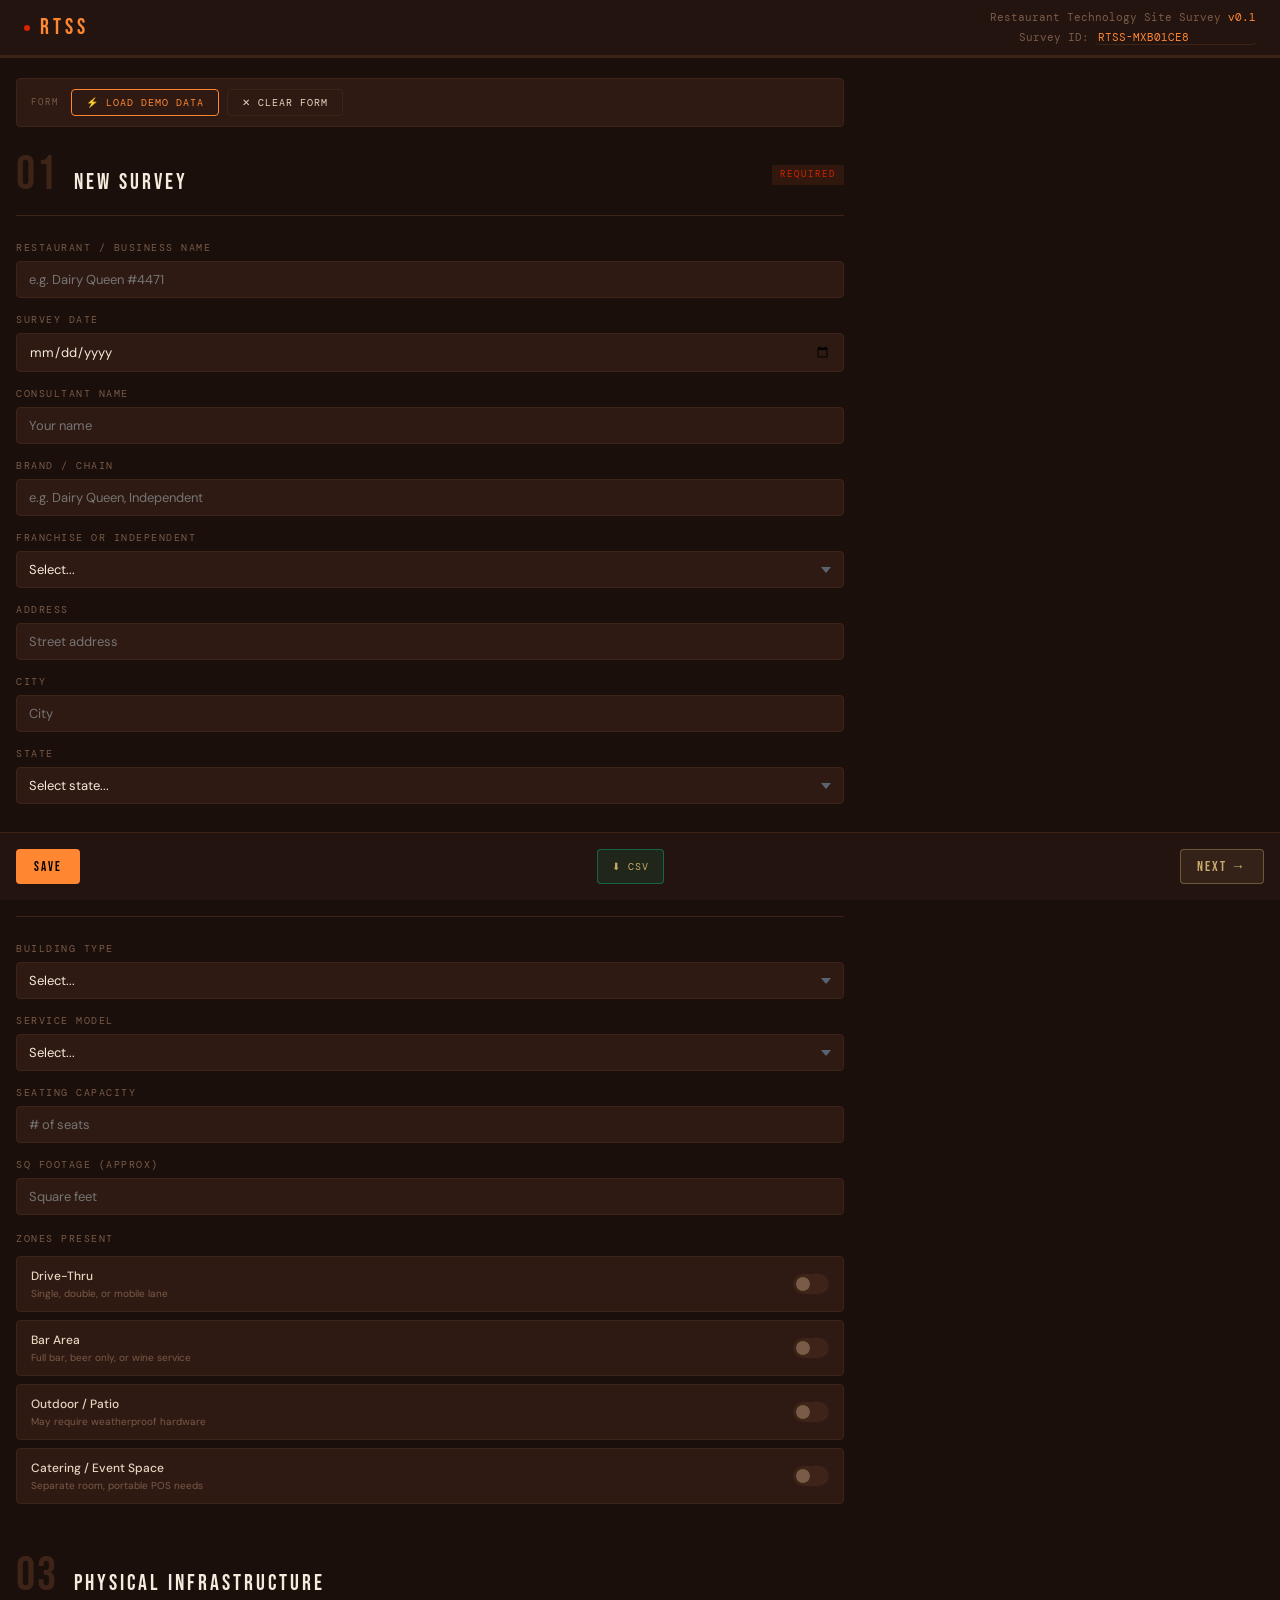
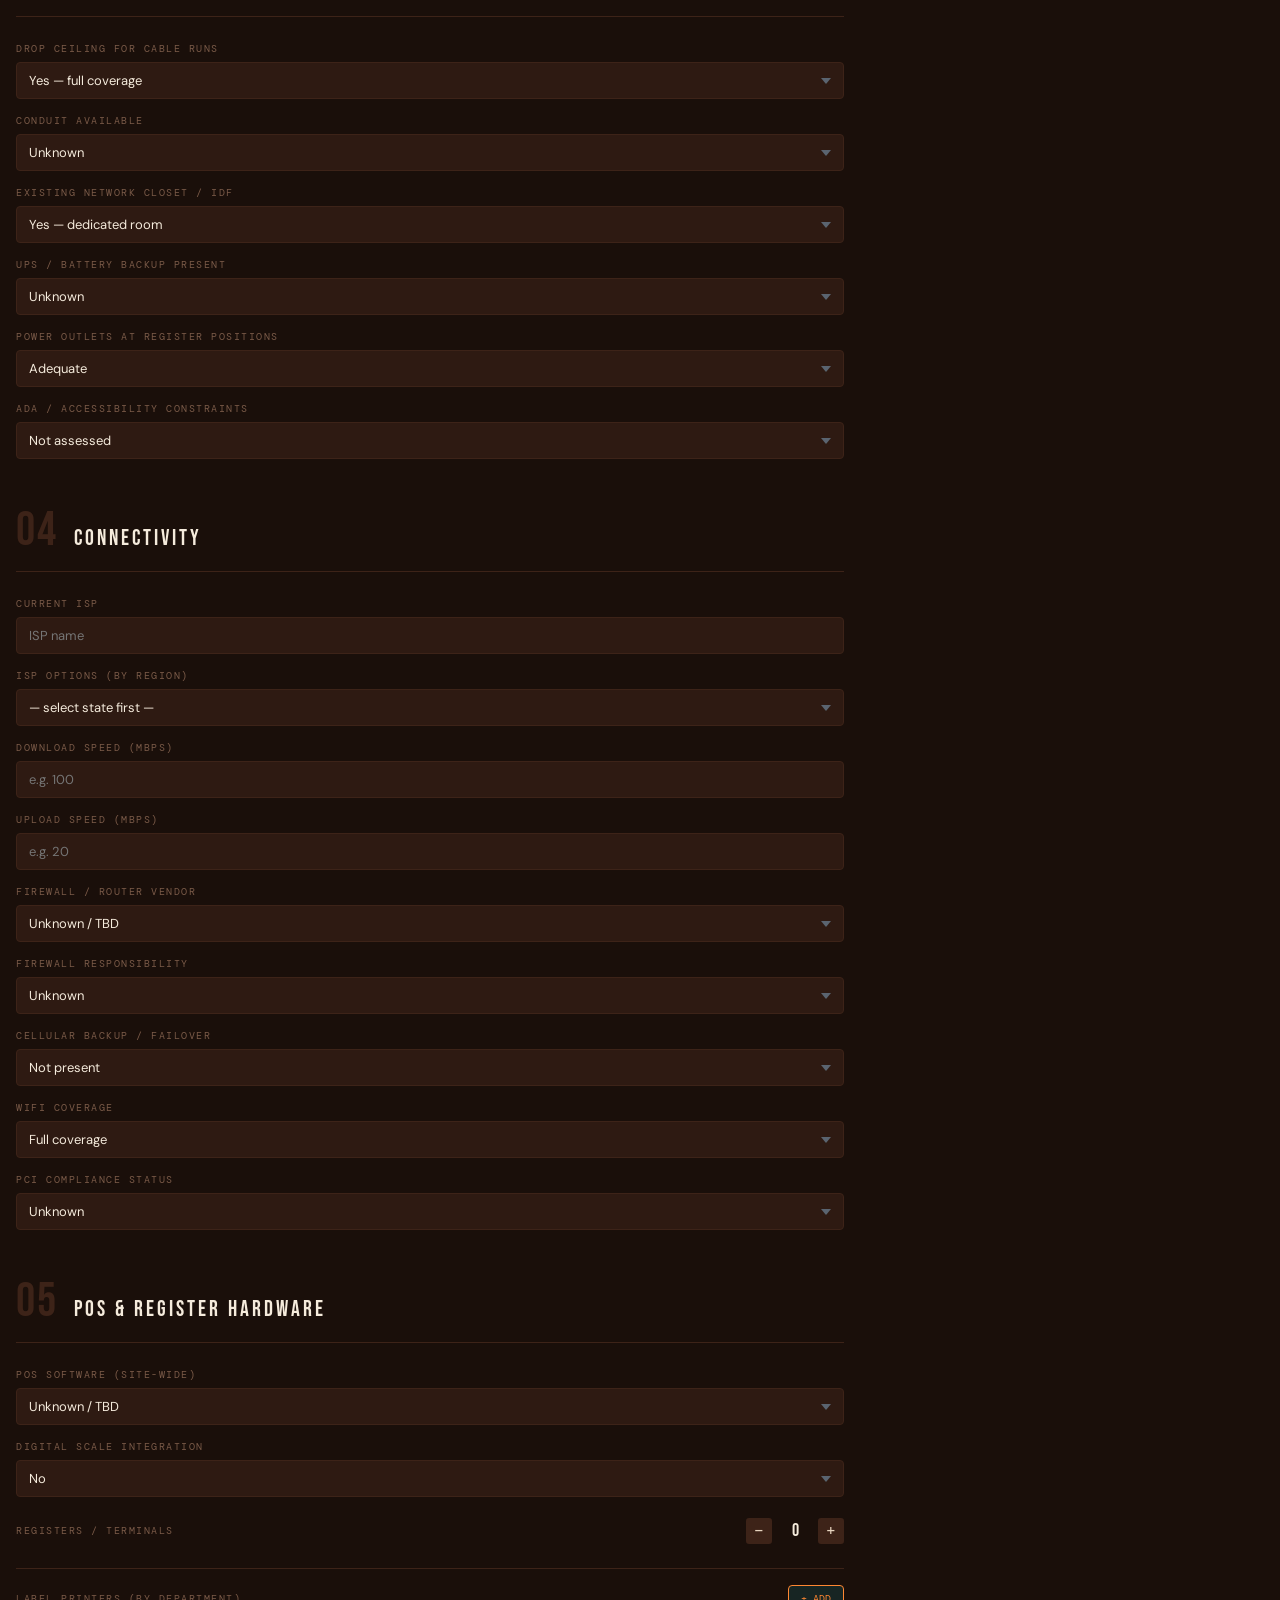
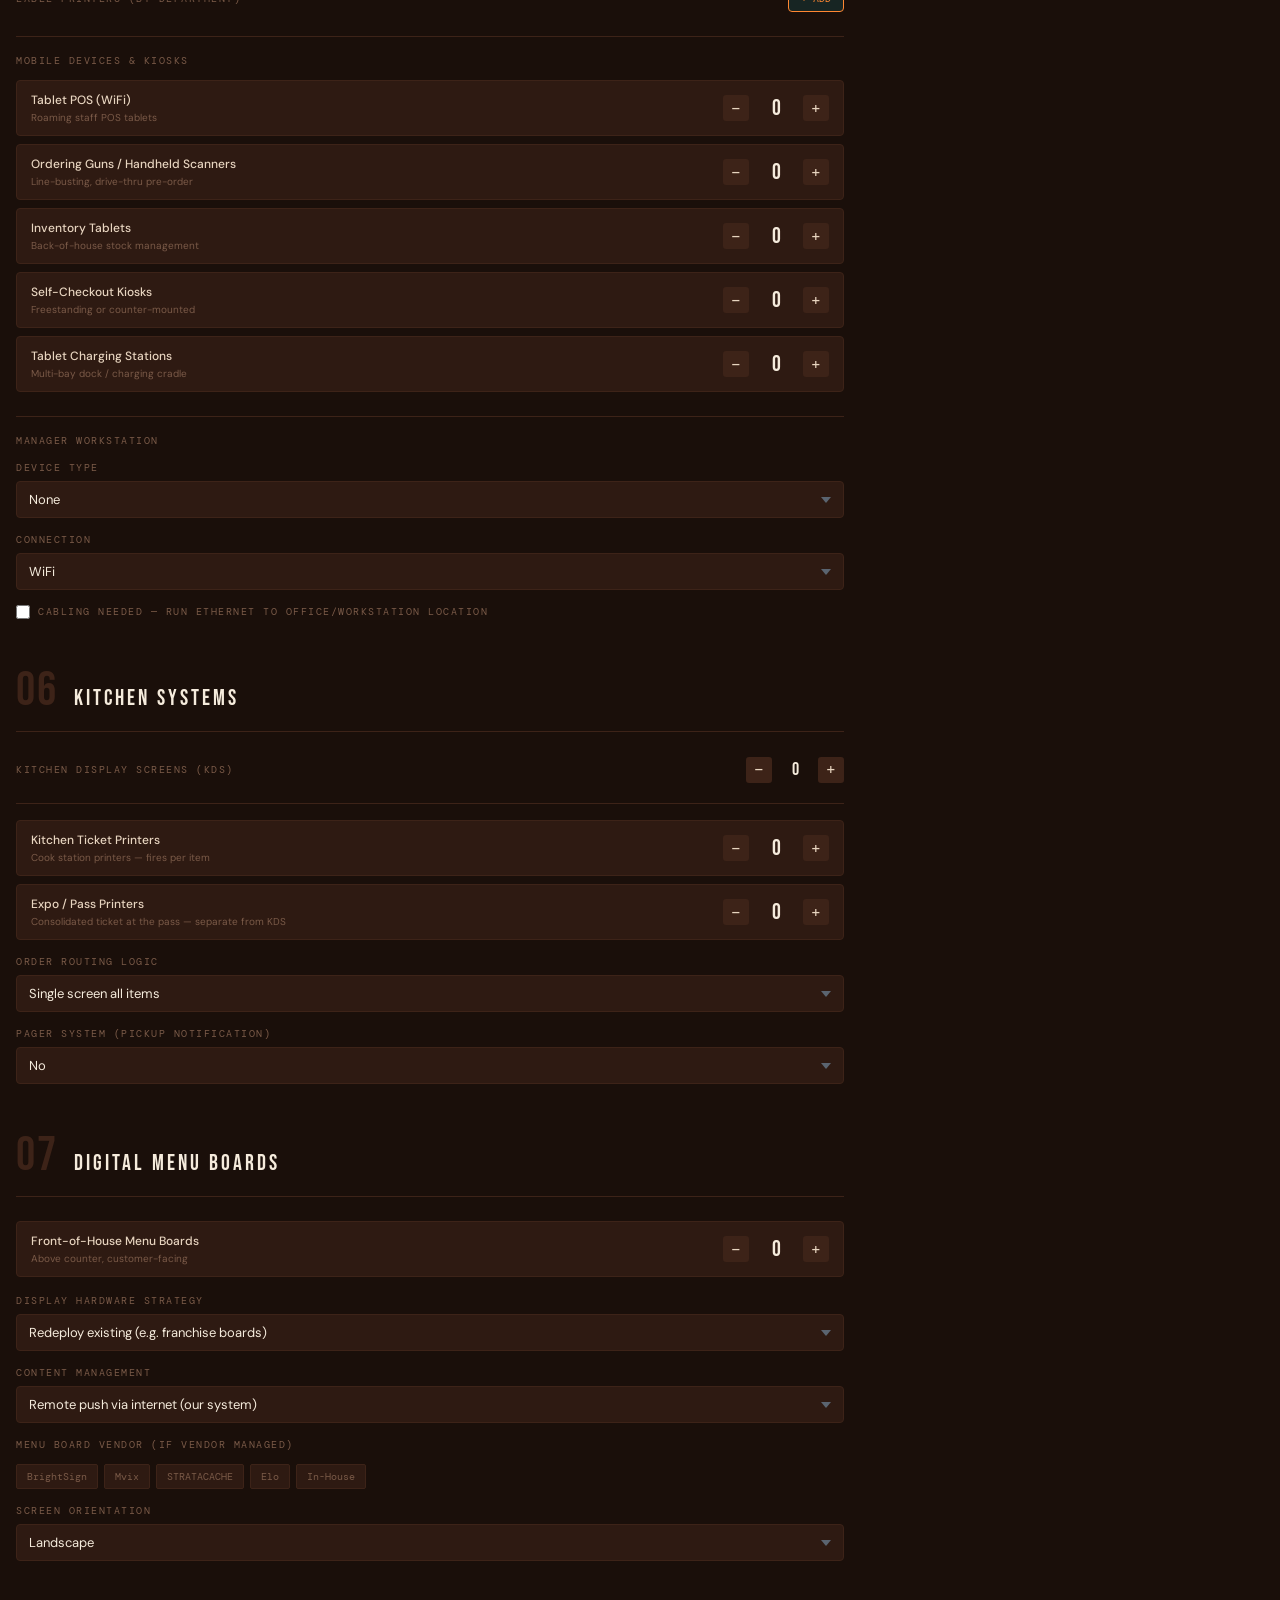
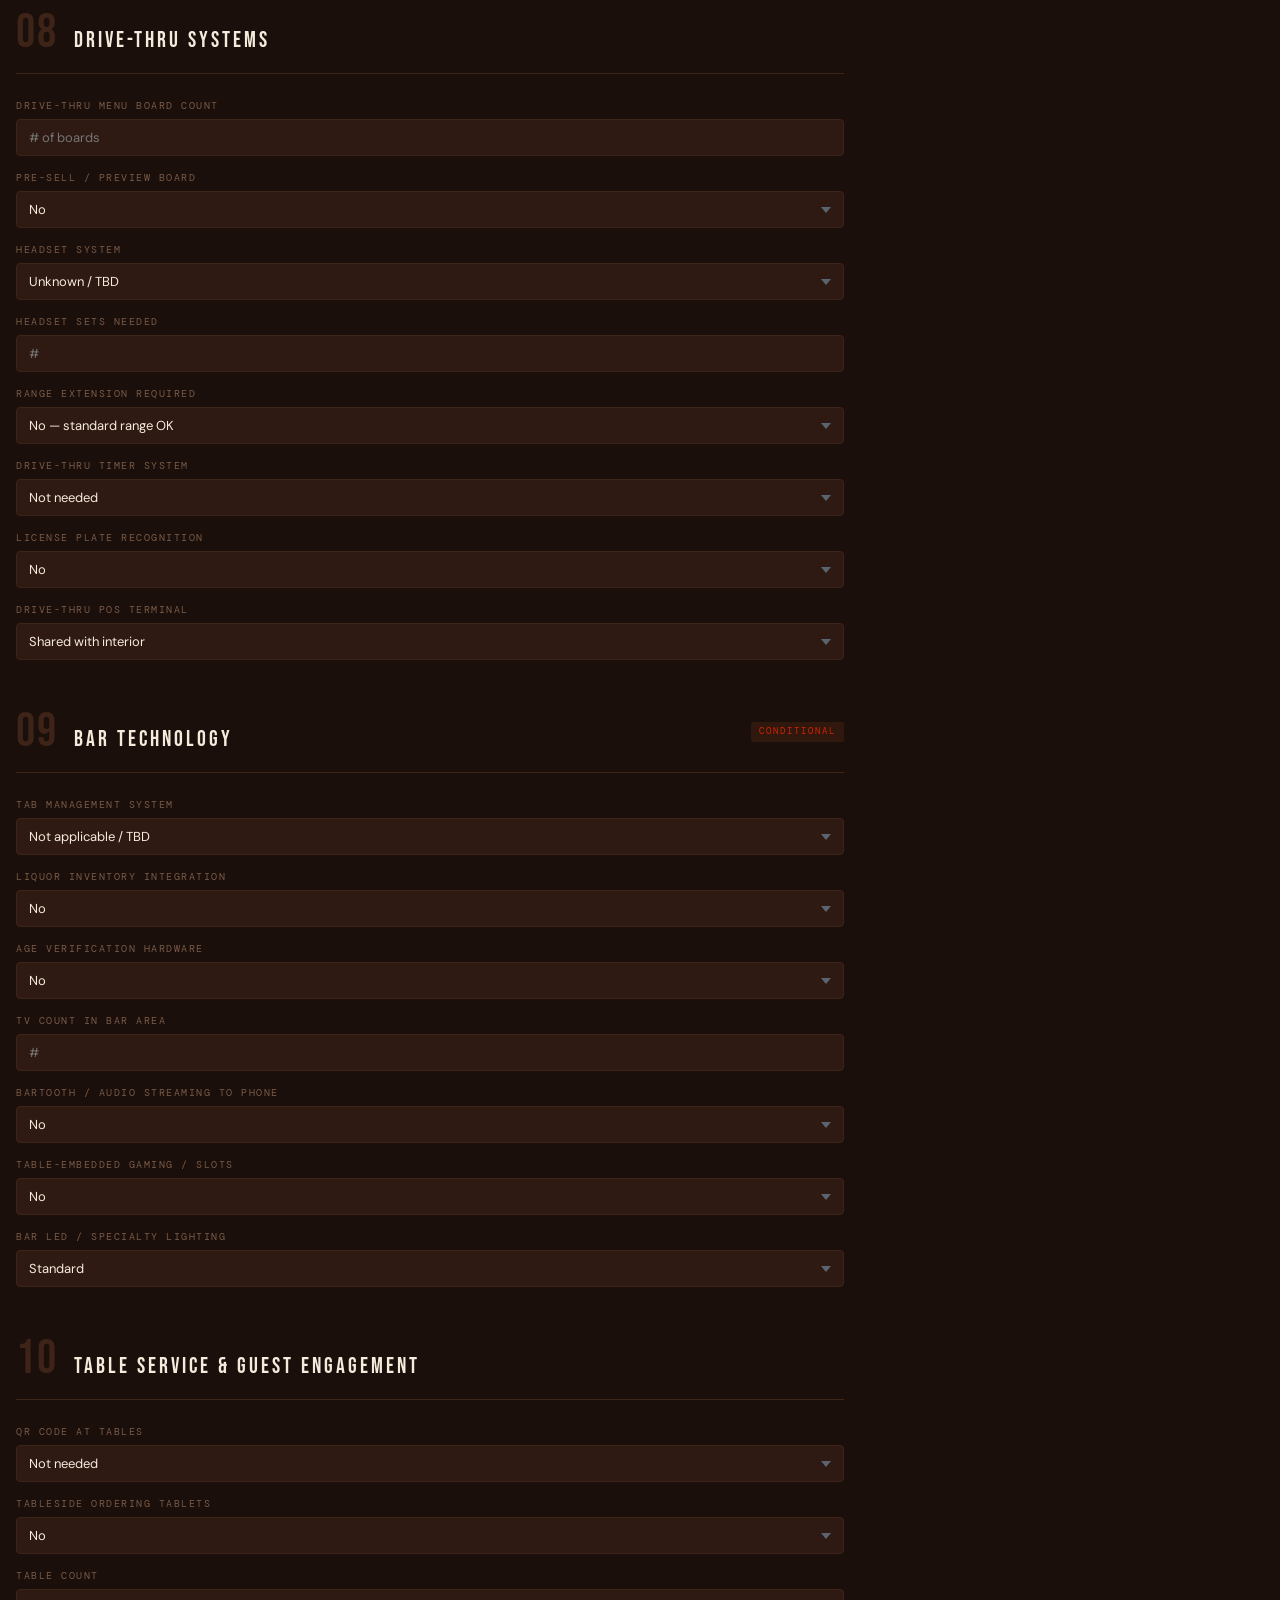
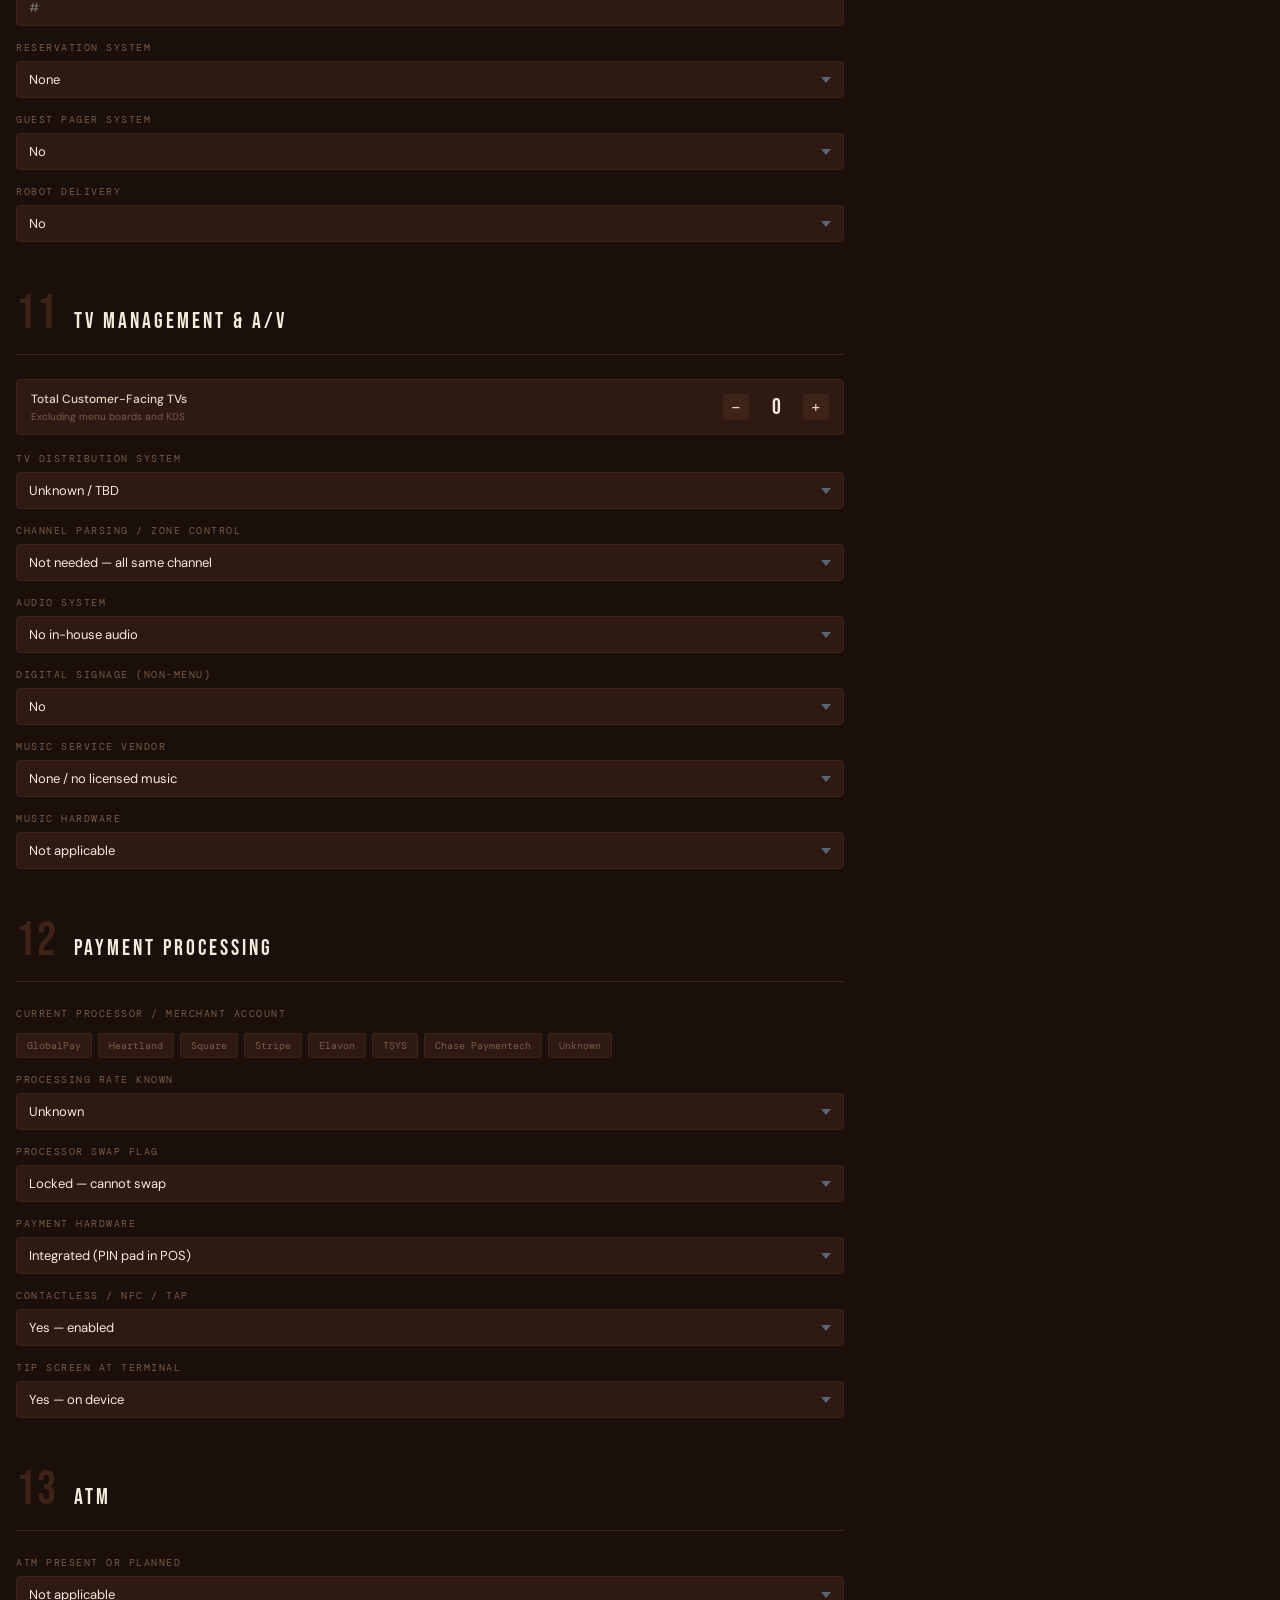
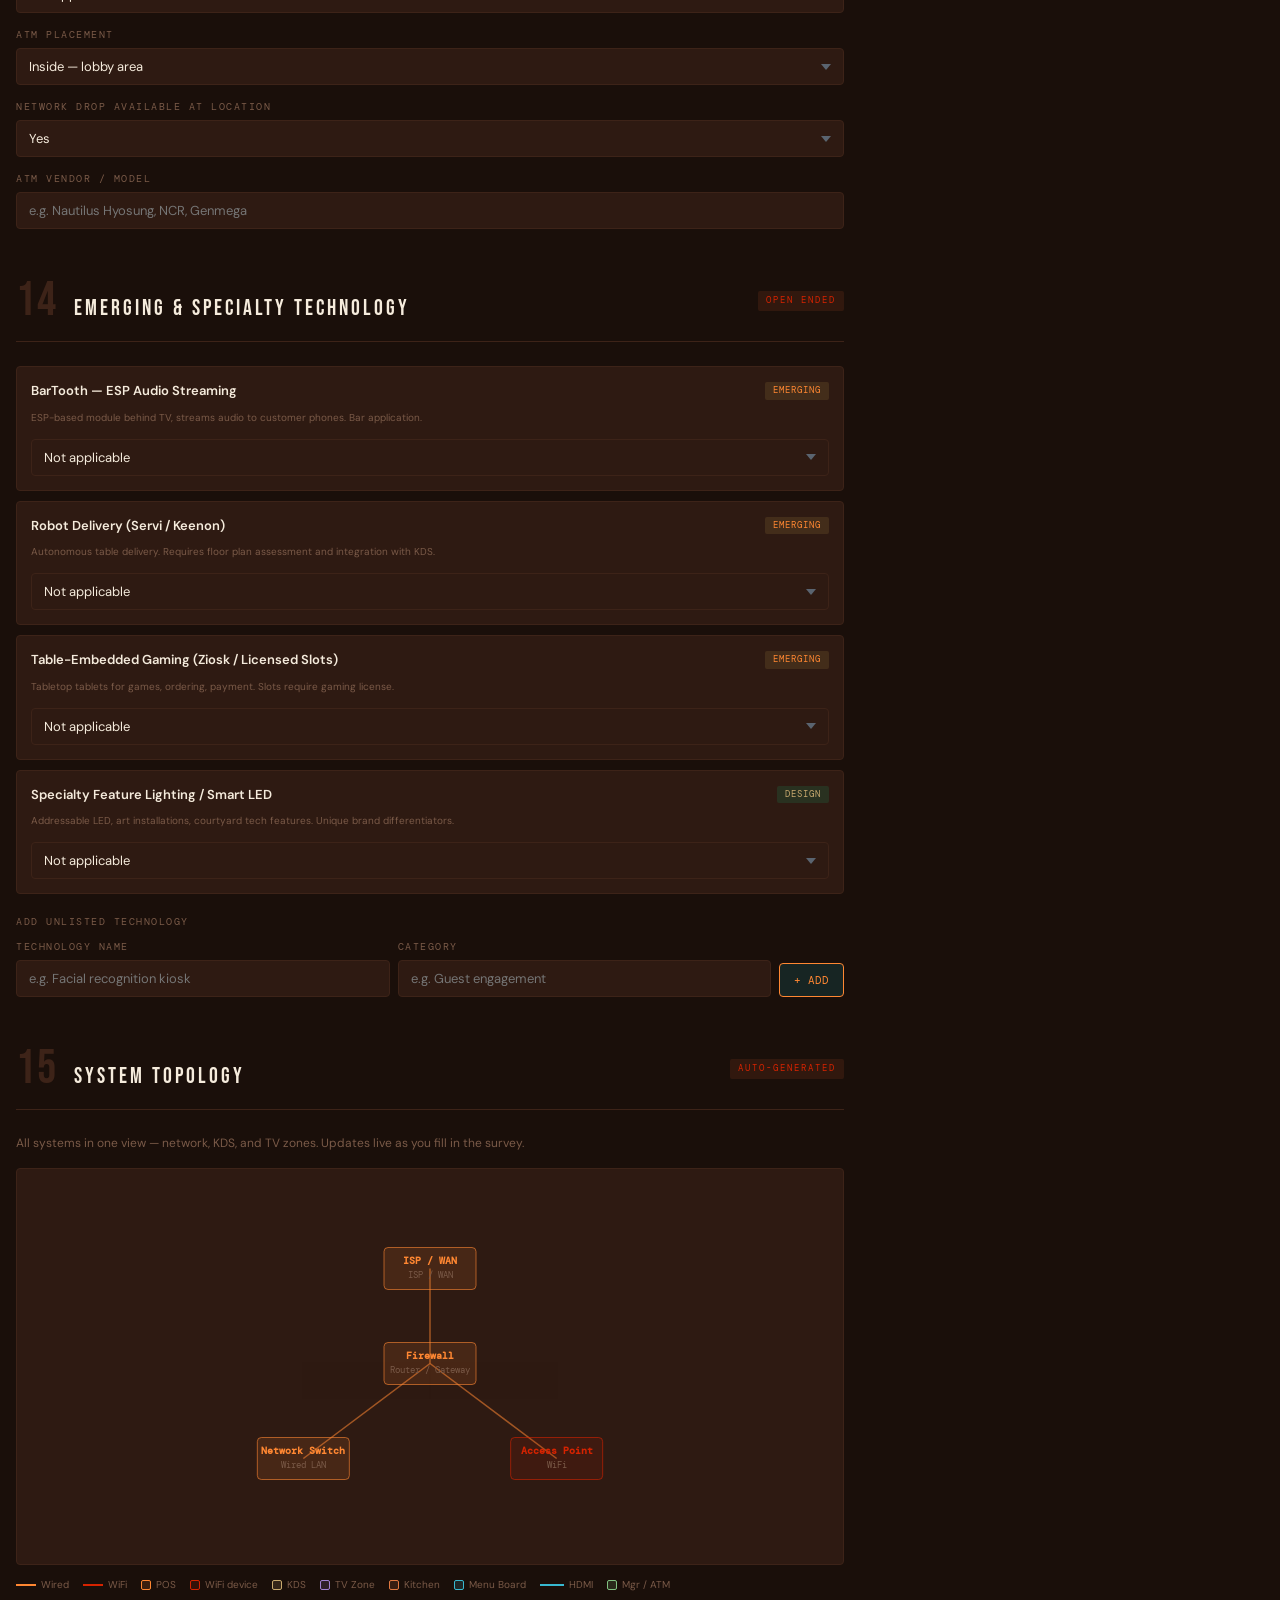
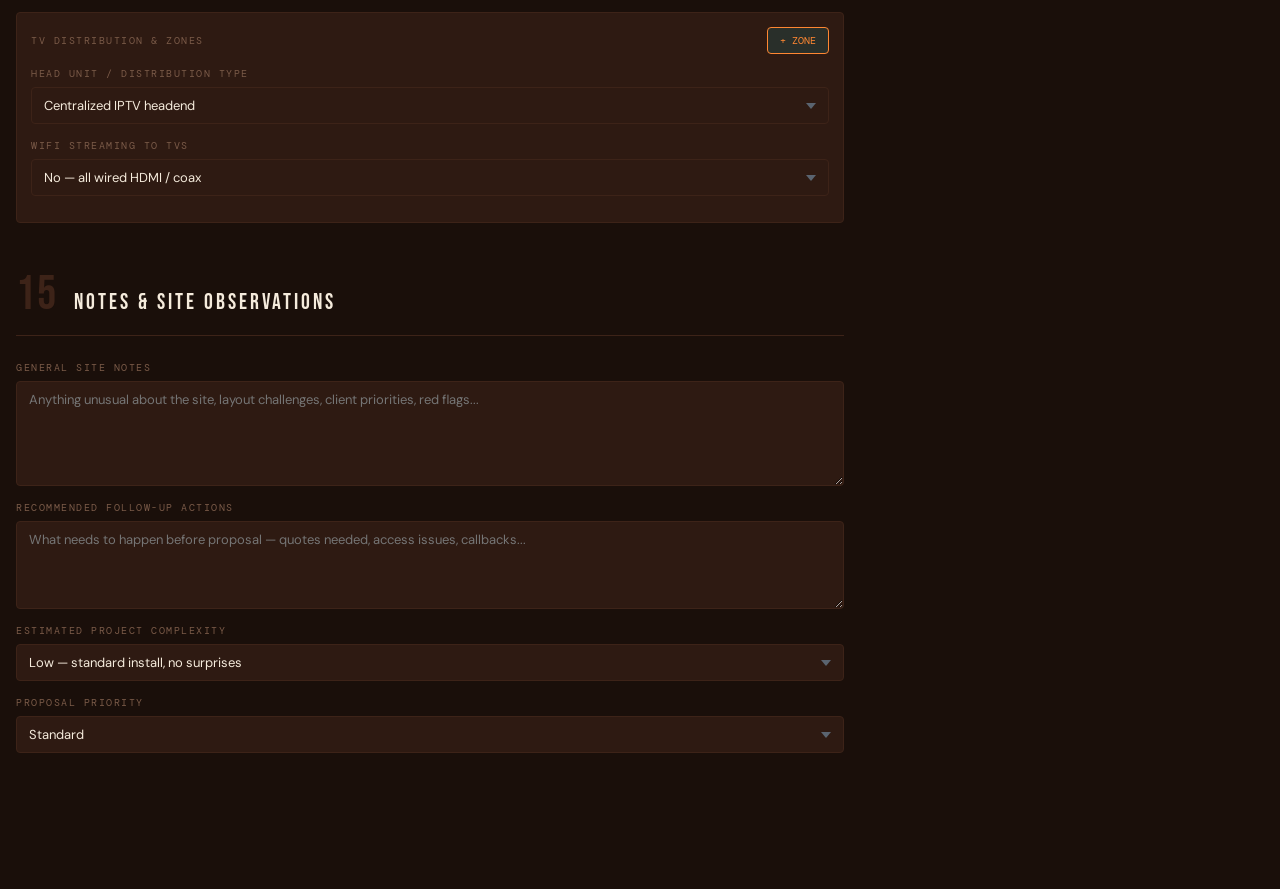
==== index.html @ ecf84bb7 "deploy" ====
<!DOCTYPE html>
<html lang="en">
<head>
<meta charset="UTF-8">
<meta name="viewport" content="width=device-width, initial-scale=1.0">
<title>RTSS — Restaurant Technology Site Survey</title>
<link href="https://fonts.googleapis.com/css2?family=Bebas+Neue&family=DM+Mono:wght@400;500&family=DM+Sans:wght@300;400;500&display=swap" rel="stylesheet">
<style>
  :root {
    --bg: #1a0f0a;
    --surface: #231410;
    --surface2: #2e1a12;
    --border: #3d2318;
    --accent: #FF8732;
    --accent2: #D62300;
    --text: #e8d5c0;
    --text-dim: #7a5a48;
    --text-bright: #F5EBDC;
    --green: #c8a96e;
    --yellow: #FF8732;
    --red: #D62300;
    --radius: 4px;
  }

  * { box-sizing: border-box; margin: 0; padding: 0; }

  body {
    background: var(--bg);
    color: var(--text);
    font-family: 'DM Sans', sans-serif;
    font-size: 14px;
    line-height: 1.5;
    min-height: 100vh;
  }

  /* HEADER */
  header {
    background: var(--surface);
    border-bottom: 1px solid var(--border);
    padding: 0 24px;
    display: flex;
    align-items: center;
    justify-content: space-between;
    height: 56px;
    position: sticky;
    top: 0;
    z-index: 100;
  }

  .logo {
    font-family: 'Bebas Neue', sans-serif;
    font-size: 22px;
    letter-spacing: 4px;
    color: var(--accent);
    display: flex;
    align-items: center;
    gap: 10px;
  }

  .logo-dot {
    width: 6px; height: 6px;
    background: var(--accent2);
    border-radius: 50%;
    animation: pulse 2s infinite;
  }

  @keyframes pulse {
    0%, 100% { opacity: 1; transform: scale(1); }
    50% { opacity: 0.4; transform: scale(0.7); }
  }

  .header-meta {
    font-family: 'DM Mono', monospace;
    font-size: 11px;
    color: var(--text-dim);
    text-align: right;
    line-height: 1.8;
  }

  .header-meta span { color: var(--accent); }

  /* PROGRESS */
  .progress-bar {
    height: 2px;
    background: var(--border);
    position: sticky;
    top: 56px;
    z-index: 99;
  }

  .progress-fill {
    height: 100%;
    background: linear-gradient(90deg, var(--accent), var(--accent2));
    width: 0%;
    transition: width 0.4s ease;
  }

  /* LAYOUT */
  .app {
    display: grid;
    grid-template-columns: 220px 1fr;
    min-height: calc(100vh - 58px);
  }

  /* SIDEBAR */
  .sidebar {
    background: var(--surface);
    border-right: 1px solid var(--border);
    padding: 20px 0;
    position: sticky;
    top: 58px;
    height: calc(100vh - 58px);
    overflow-y: auto;
  }

  .sidebar-label {
    font-family: 'DM Mono', monospace;
    font-size: 9px;
    letter-spacing: 3px;
    color: var(--text-dim);
    padding: 0 20px 12px;
    text-transform: uppercase;
  }

  .nav-item {
    display: flex;
    align-items: center;
    gap: 10px;
    padding: 9px 20px;
    cursor: pointer;
    transition: all 0.15s;
    border-left: 2px solid transparent;
    font-size: 12px;
    font-weight: 500;
    color: var(--text-dim);
    text-decoration: none;
  }

  .nav-item:hover { color: var(--text); background: var(--surface2); }
  .nav-item.active { color: var(--accent); border-left-color: var(--accent); background: rgba(0,229,255,0.04); }
  .nav-item.complete { color: var(--green); }
  .nav-item.complete .nav-dot { background: var(--green); }

  .nav-dot {
    width: 5px; height: 5px;
    border-radius: 50%;
    background: var(--border);
    flex-shrink: 0;
  }

  .nav-item.active .nav-dot { background: var(--accent); box-shadow: 0 0 6px var(--accent); }

  /* MAIN */
  main {
    padding: 32px 40px;
    max-width: 860px;
  }

  /* SECTION */
  .section {
    margin-bottom: 48px;
    scroll-margin-top: 80px;
  }

  .section-header {
    display: flex;
    align-items: flex-end;
    gap: 16px;
    margin-bottom: 24px;
    padding-bottom: 16px;
    border-bottom: 1px solid var(--border);
  }

  .section-num {
    font-family: 'Bebas Neue', sans-serif;
    font-size: 48px;
    line-height: 1;
    color: var(--border);
    letter-spacing: 2px;
  }

  .section-title {
    font-family: 'Bebas Neue', sans-serif;
    font-size: 22px;
    letter-spacing: 3px;
    color: var(--text-bright);
  }

  .section-tag {
    font-family: 'DM Mono', monospace;
    font-size: 9px;
    letter-spacing: 2px;
    color: var(--accent2);
    background: rgba(255,107,53,0.1);
    padding: 3px 8px;
    border-radius: 2px;
    margin-left: auto;
    align-self: center;
  }

  /* GRID */
  .field-grid {
    display: grid;
    grid-template-columns: 1fr 1fr;
    gap: 14px;
  }

  .field-grid.thirds { grid-template-columns: 1fr 1fr 1fr; }
  .field-grid.full { grid-template-columns: 1fr; }
  .span2 { grid-column: span 2; }

  /* FIELDS */
  .field {
    display: flex;
    flex-direction: column;
    gap: 6px;
  }

  label {
    font-family: 'DM Mono', monospace;
    font-size: 10px;
    letter-spacing: 1.5px;
    color: var(--text-dim);
    text-transform: uppercase;
  }

  input[type="text"],
  input[type="number"],
  input[type="date"],
  select,
  textarea {
    background: var(--surface2);
    border: 1px solid var(--border);
    border-radius: var(--radius);
    color: var(--text-bright);
    font-family: 'DM Sans', sans-serif;
    font-size: 13px;
    padding: 9px 12px;
    outline: none;
    transition: border-color 0.15s;
    width: 100%;
  }

  input:focus, select:focus, textarea:focus {
    border-color: var(--accent);
    box-shadow: 0 0 0 2px rgba(0,229,255,0.06);
  }

  select {
    appearance: none;
    background-image: url("data:image/svg+xml,%3Csvg xmlns='http://www.w3.org/2000/svg' width='10' height='6'%3E%3Cpath d='M0 0l5 6 5-6z' fill='%235a6470'/%3E%3C/svg%3E");
    background-repeat: no-repeat;
    background-position: right 12px center;
    cursor: pointer;
  }

  textarea { resize: vertical; min-height: 72px; }

  /* TOGGLE ROWS */
  .toggle-group {
    display: flex;
    flex-direction: column;
    gap: 8px;
  }

  .toggle-row {
    display: flex;
    align-items: center;
    justify-content: space-between;
    background: var(--surface2);
    border: 1px solid var(--border);
    border-radius: var(--radius);
    padding: 10px 14px;
    transition: border-color 0.15s;
  }

  .toggle-row.active { border-color: rgba(0,229,255,0.3); }

  .toggle-label {
    font-size: 12px;
    font-weight: 500;
    color: var(--text);
  }

  .toggle-sub {
    font-size: 10px;
    color: var(--text-dim);
    margin-top: 1px;
  }

  /* SWITCH */
  .switch {
    position: relative;
    width: 36px;
    height: 20px;
    flex-shrink: 0;
  }

  .switch input { opacity: 0; width: 0; height: 0; }

  .switch-track {
    position: absolute;
    inset: 0;
    background: var(--border);
    border-radius: 20px;
    cursor: pointer;
    transition: background 0.2s;
  }

  .switch-track::after {
    content: '';
    position: absolute;
    width: 14px; height: 14px;
    left: 3px; top: 3px;
    background: var(--text-dim);
    border-radius: 50%;
    transition: all 0.2s;
  }

  .switch input:checked + .switch-track { background: var(--accent); }
  .switch input:checked + .switch-track::after { transform: translateX(16px); background: #1a0f0a; }

  /* CONDITIONAL PANEL */
  .conditional {
    display: none;
    background: rgba(0,229,255,0.02);
    border: 1px solid rgba(0,229,255,0.1);
    border-radius: var(--radius);
    padding: 16px;
    margin-top: 8px;
    animation: slideIn 0.2s ease;
  }

  .conditional.show { display: block; }

  @keyframes slideIn {
    from { opacity: 0; transform: translateY(-6px); }
    to { opacity: 1; transform: translateY(0); }
  }

  .conditional-label {
    font-family: 'DM Mono', monospace;
    font-size: 9px;
    letter-spacing: 2px;
    color: var(--accent);
    margin-bottom: 12px;
  }

  /* COUNTER */
  .counter-row {
    display: flex;
    align-items: center;
    justify-content: space-between;
    background: var(--surface2);
    border: 1px solid var(--border);
    border-radius: var(--radius);
    padding: 10px 14px;
  }

  .counter-controls {
    display: flex;
    align-items: center;
    gap: 12px;
  }

  .counter-btn {
    width: 26px; height: 26px;
    background: var(--border);
    border: none;
    border-radius: 3px;
    color: var(--text);
    font-size: 16px;
    cursor: pointer;
    display: flex;
    align-items: center;
    justify-content: center;
    transition: background 0.15s;
    font-family: 'DM Mono', monospace;
  }

  .counter-btn:hover { background: var(--accent); color: #000; }

  .counter-val {
    font-family: 'Bebas Neue', sans-serif;
    font-size: 22px;
    color: var(--text-bright);
    min-width: 30px;
    text-align: center;
  }

  /* VENDOR BADGE */
  .vendor-options {
    display: flex;
    flex-wrap: wrap;
    gap: 6px;
    margin-top: 6px;
  }

  .vendor-chip {
    padding: 4px 10px;
    border-radius: 2px;
    background: var(--surface2);
    border: 1px solid var(--border);
    font-family: 'DM Mono', monospace;
    font-size: 10px;
    color: var(--text-dim);
    cursor: pointer;
    transition: all 0.15s;
    user-select: none;
  }

  .vendor-chip:hover { border-color: var(--text-dim); color: var(--text); }
  .vendor-chip.selected { background: rgba(0,229,255,0.08); border-color: var(--accent); color: var(--accent); }

  /* TAGS */
  .tag {
    display: inline-block;
    padding: 2px 8px;
    border-radius: 2px;
    font-family: 'DM Mono', monospace;
    font-size: 9px;
    letter-spacing: 1px;
  }

  .tag-new { background: rgba(0,255,157,0.1); color: var(--green); }
  .tag-emerging { background: rgba(255,209,102,0.1); color: var(--yellow); }

  /* EMERGING TECH */
  .emerging-card {
    background: var(--surface2);
    border: 1px solid var(--border);
    border-radius: var(--radius);
    padding: 14px;
    display: flex;
    flex-direction: column;
    gap: 8px;
  }

  .emerging-card-header {
    display: flex;
    align-items: center;
    justify-content: space-between;
  }

  .emerging-name {
    font-weight: 600;
    font-size: 13px;
    color: var(--text-bright);
  }

  /* CUSTOM TECH ENTRY */
  .custom-entry {
    display: grid;
    grid-template-columns: 1fr 1fr auto;
    gap: 8px;
    align-items: end;
  }

  .add-btn {
    background: rgba(0,229,255,0.1);
    border: 1px solid var(--accent);
    border-radius: var(--radius);
    color: var(--accent);
    font-family: 'DM Mono', monospace;
    font-size: 11px;
    padding: 9px 14px;
    cursor: pointer;
    transition: all 0.15s;
    white-space: nowrap;
  }

  .add-btn:hover { background: var(--accent); color: #000; }

  .actions {
    display: flex;
    gap: 8px;
    padding: 12px 24px;
    border-top: 1px solid var(--border);
    background: var(--surface);
    position: sticky;
    bottom: 0;
  }

  .btn-primary {
    background: var(--accent);
    color: #000;
    border: none;
    border-radius: var(--radius);
    font-family: 'Bebas Neue', sans-serif;
    font-size: 13px;
    letter-spacing: 2px;
    padding: 8px 18px;
    cursor: pointer;
    transition: all 0.15s;
  }

  .btn-primary:hover { background: #33ecff; transform: translateY(-1px); }

  .btn-secondary {
    background: transparent;
    color: var(--text);
    border: 1px solid var(--border);
    border-radius: var(--radius);
    font-family: 'DM Mono', monospace;
    font-size: 10px;
    letter-spacing: 1px;
    padding: 8px 14px;
    cursor: pointer;
    transition: all 0.15s;
  }

  .btn-secondary:hover { border-color: var(--text); }

  .btn-export {
    background: rgba(0,255,157,0.08);
    color: var(--green);
    border: 1px solid rgba(0,255,157,0.3);
    border-radius: var(--radius);
    font-family: 'DM Mono', monospace;
    font-size: 10px;
    letter-spacing: 1px;
    padding: 8px 14px;
    cursor: pointer;
    transition: all 0.15s;
    margin-left: auto;
  }

  .btn-export:hover { background: rgba(0,255,157,0.15); }

  /* DIVIDER */
  .field-divider {
    height: 1px;
    background: var(--border);
    margin: 4px 0;
    grid-column: span 2;
  }

  /* SCROLLBAR */
  ::-webkit-scrollbar { width: 4px; }
  ::-webkit-scrollbar-track { background: transparent; }
  ::-webkit-scrollbar-thumb { background: var(--border); border-radius: 2px; }

  /* STATUS ROW */
  .status-row {
    display: flex;
    align-items: center;
    gap: 20px;
    background: var(--surface2);
    border: 1px solid var(--border);
    border-radius: var(--radius);
    padding: 10px 16px;
    font-family: 'DM Mono', monospace;
    font-size: 10px;
    color: var(--text-dim);
  }

  .status-item { display: flex; align-items: center; gap: 6px; }
  .status-dot { width: 5px; height: 5px; border-radius: 50%; background: var(--text-dim); }
  .status-dot.live { background: var(--green); box-shadow: 0 0 6px var(--green); }

  /* TOPOLOGY TABS */
  .topo-tab {
    background: transparent;
    border: 1px solid var(--border);
    border-bottom: none;
    color: var(--text-dim);
    font-family: 'DM Mono', monospace;
    font-size: 10px;
    letter-spacing: 2px;
    padding: 8px 18px;
    cursor: pointer;
    transition: all 0.15s;
    margin-right: 4px;
    border-radius: 4px 4px 0 0;
  }
  .topo-tab:hover { color: var(--text); }
  .topo-tab.active {
    background: var(--surface2);
    border-color: var(--border);
    color: var(--accent);
    border-bottom: 1px solid var(--surface2);
    margin-bottom: -1px;
  }
  .topo-panel { padding-top: 0; }


  .device-card {
    background: var(--surface2);
    border: 1px solid var(--border);
    border-radius: var(--radius);
    margin-bottom: 10px;
    overflow: hidden;
  }

  .device-card-header {
    display: flex;
    align-items: center;
    justify-content: space-between;
    padding: 10px 14px;
    background: rgba(255,135,50,0.05);
    border-bottom: 1px solid var(--border);
    cursor: pointer;
    user-select: none;
  }

  .device-card-title {
    font-family: 'DM Mono', monospace;
    font-size: 11px;
    font-weight: 600;
    color: var(--accent);
    letter-spacing: 1px;
  }

  .device-card-body {
    padding: 14px;
    display: grid;
    grid-template-columns: 1fr 1fr;
    gap: 10px;
  }

  .device-card-body .full { grid-column: span 2; }

  .cb-row {
    display: flex;
    align-items: center;
    gap: 8px;
    font-size: 11px;
    color: var(--text);
    cursor: pointer;
    padding: 4px 0;
  }

  .cb-row input[type="checkbox"] {
    width: 13px; height: 13px;
    accent-color: var(--accent);
    flex-shrink: 0;
  }

  @media (max-width: 700px) {
    .device-card-body { grid-template-columns: 1fr; }
    .device-card-body .full { grid-column: span 1; }
  }


    .app { grid-template-columns: 1fr; }
    .sidebar { display: none; }
    main { padding: 20px 16px; }
    .field-grid { grid-template-columns: 1fr; }
    .field-grid.thirds { grid-template-columns: 1fr 1fr; }
    .span2 { grid-column: span 1; }
    .actions { padding: 16px; }
  }
</style>
</head>
<body>

<header>
  <div class="logo">
    <div class="logo-dot"></div>
    RTSS
  </div>
  <div class="header-meta">
    Restaurant Technology Site Survey <span>v0.1</span><br>
    Survey ID: <input id="surveyId" type="text" value="—" style="background:transparent;border:none;border-bottom:1px solid var(--border);color:var(--accent);font-family:'DM Mono',monospace;font-size:11px;width:160px;outline:none;padding:0 2px;" onfocus="this.select()" oninput="updateSurveyId(this.value)">
  </div>
</header>

<div class="progress-bar"><div class="progress-fill" id="progressFill"></div></div>

<div class="app">

  <!-- SIDEBAR NAV -->
  <nav class="sidebar">
    <div class="sidebar-label">Survey Sections</div>
    <a class="nav-item active" href="#s1" onclick="setActive(this)">
      <div class="nav-dot"></div> Site Identity
    </a>
    <a class="nav-item" href="#s2" onclick="setActive(this)">
      <div class="nav-dot"></div> Venue Type
    </a>
    <a class="nav-item" href="#s3" onclick="setActive(this)">
      <div class="nav-dot"></div> Infrastructure
    </a>
    <a class="nav-item" href="#s4" onclick="setActive(this)">
      <div class="nav-dot"></div> Connectivity
    </a>
    <a class="nav-item" href="#s5" onclick="setActive(this)">
      <div class="nav-dot"></div> POS & Registers
    </a>
    <a class="nav-item" href="#s6" onclick="setActive(this)">
      <div class="nav-dot"></div> Kitchen
    </a>
    <a class="nav-item" href="#s7" onclick="setActive(this)">
      <div class="nav-dot"></div> Menu Boards
    </a>
    <a class="nav-item" href="#s8" onclick="setActive(this)">
      <div class="nav-dot"></div> Drive-Thru
    </a>
    <a class="nav-item" href="#s9" onclick="setActive(this)">
      <div class="nav-dot"></div> Bar Systems
    </a>
    <a class="nav-item" href="#s10" onclick="setActive(this)">
      <div class="nav-dot"></div> Table Service
    </a>
    <a class="nav-item" href="#s11" onclick="setActive(this)">
      <div class="nav-dot"></div> TV & A/V
    </a>
    <a class="nav-item" href="#s12" onclick="setActive(this)">
      <div class="nav-dot"></div> Payments
    </a>
    <a class="nav-item" href="#s13" onclick="setActive(this)">
      <div class="nav-dot"></div> ATM
    </a>
    <a class="nav-item" href="#s14" onclick="setActive(this)">
      <div class="nav-dot"></div> Emerging Tech
    </a>
    <a class="nav-item" href="#s15" onclick="setActive(this)">
      <div class="nav-dot"></div> Topology
    </a>
    <a class="nav-item" href="#s16" onclick="setActive(this)">
      <div class="nav-dot"></div> Notes & Custom
    </a>
  </nav>

  <!-- MAIN FORM -->
  <main id="mainForm">

    <!-- TOOLBAR -->
    <div style="display:flex;gap:8px;align-items:center;margin-bottom:24px;padding:10px 14px;background:var(--surface2);border:1px solid var(--border);border-radius:var(--radius);">
      <span style="font-family:'DM Mono',monospace;font-size:9px;letter-spacing:2px;color:var(--text-dim);margin-right:4px;">FORM</span>
      <button class="btn-secondary" onclick="loadDemo()" style="font-size:10px;padding:6px 14px;border-color:var(--accent);color:var(--accent);">⚡ LOAD DEMO DATA</button>
      <button class="btn-secondary" onclick="clearForm()" style="font-size:10px;padding:6px 14px;">✕ CLEAR FORM</button>
    </div>


    <div class="section" id="s1">
      <div class="section-header">
        <div class="section-num">01</div>
        <div>
          <div class="section-title" id="siteNameTitle">NEW SURVEY</div>
        </div>
        <div class="section-tag">REQUIRED</div>
      </div>
      <div class="field-grid">
        <div class="field span2">
          <label>Restaurant / Business Name</label>
          <input type="text" placeholder="e.g. Dairy Queen #4471" onchange="updateProgress()">
        </div>
        <div class="field">
          <label>Survey Date</label>
          <input type="date" onchange="updateProgress()">
        </div>
        <div class="field">
          <label>Consultant Name</label>
          <input type="text" placeholder="Your name" onchange="updateProgress()">
        </div>
        <div class="field">
          <label>Brand / Chain</label>
          <input type="text" placeholder="e.g. Dairy Queen, Independent">
        </div>
        <div class="field">
          <label>Franchise or Independent</label>
          <select>
            <option value="">Select...</option>
            <option>Franchise</option>
            <option>Independent</option>
            <option>Corporate Owned</option>
          </select>
        </div>
        <div class="field span2">
          <label>Address</label>
          <input type="text" placeholder="Street address">
        </div>
        <div class="field">
          <label>City</label>
          <input type="text" placeholder="City">
        </div>
        <div class="field">
          <label>State</label>
          <select id="stateSelect" onchange="updateISP()">
            <option value="">Select state...</option>
            <option>AZ</option><option>CA</option><option>TX</option><option>FL</option>
            <option>NY</option><option>NV</option><option>CO</option><option>WA</option>
            <option>OR</option><option>IL</option><option>GA</option><option>NC</option>
            <option>Other</option>
          </select>
        </div>
      </div>
    </div>

    <!-- S2: VENUE TYPE -->
    <div class="section" id="s2">
      <div class="section-header">
        <div class="section-num">02</div>
        <div><div class="section-title">Venue Type & Classification</div></div>
      </div>
      <div class="field-grid">
        <div class="field">
          <label>Building Type</label>
          <select>
            <option value="">Select...</option>
            <option>Standalone Building</option>
            <option>Strip Mall / Inline</option>
            <option>Food Court</option>
            <option>Airport</option>
            <option>Military Base / Government Facility</option>
            <option>Hotel / Casino</option>
            <option>Stadium / Arena</option>
            <option>Healthcare Campus</option>
            <option>College / University</option>
            <option>Ghost Kitchen / Cloud Kitchen</option>
            <option>Other</option>
          </select>
        </div>
        <div class="field">
          <label>Service Model</label>
          <select>
            <option value="">Select...</option>
            <option>Quick Service (QSR)</option>
            <option>Fast Casual</option>
            <option>Full Service / Table Service</option>
            <option>Bar & Grill</option>
            <option>Fine Dining</option>
            <option>Cafe / Coffee Shop</option>
            <option>Food Truck</option>
            <option>Hybrid</option>
          </select>
        </div>
        <div class="field">
          <label>Seating Capacity</label>
          <input type="number" placeholder="# of seats">
        </div>
        <div class="field">
          <label>Sq Footage (approx)</label>
          <input type="number" placeholder="Square feet">
        </div>
      </div>

      <div style="margin-top:16px">
        <label style="display:block;margin-bottom:10px">Zones Present</label>
        <div class="toggle-group">
          <div class="toggle-row" id="tr-drivethru">
            <div>
              <div class="toggle-label">Drive-Thru</div>
              <div class="toggle-sub">Single, double, or mobile lane</div>
            </div>
            <label class="switch">
              <input type="checkbox" onchange="toggleConditional('dt-detail', this); toggleRow('tr-drivethru', this)">
              <div class="switch-track"></div>
            </label>
          </div>
          <div class="conditional" id="dt-detail">
            <div class="conditional-label">▸ DRIVE-THRU DETAIL</div>
            <div class="field-grid thirds">
              <div class="field">
                <label>Number of Lanes</label>
                <select><option>1</option><option>2</option><option>3+</option></select>
              </div>
              <div class="field">
                <label>Lane Type</label>
                <select><option>Standard</option><option>Double</option><option>Mobile Pre-Order</option></select>
              </div>
              <div class="field">
                <label>Est. Distance from Kitchen (ft)</label>
                <input type="number" placeholder="feet">
              </div>
            </div>
          </div>

          <div class="toggle-row" id="tr-bar">
            <div>
              <div class="toggle-label">Bar Area</div>
              <div class="toggle-sub">Full bar, beer only, or wine service</div>
            </div>
            <label class="switch">
              <input type="checkbox" onchange="toggleConditional('bar-detail', this); toggleRow('tr-bar', this)">
              <div class="switch-track"></div>
            </label>
          </div>
          <div class="conditional" id="bar-detail">
            <div class="conditional-label">▸ BAR DETAIL</div>
            <div class="field-grid">
              <div class="field">
                <label>Bar Seats</label>
                <input type="number" placeholder="#">
              </div>
              <div class="field">
                <label>Bar Type</label>
                <select><option>Full Liquor</option><option>Beer & Wine</option><option>Beer Only</option></select>
              </div>
            </div>
          </div>

          <div class="toggle-row" id="tr-patio">
            <div>
              <div class="toggle-label">Outdoor / Patio</div>
              <div class="toggle-sub">May require weatherproof hardware</div>
            </div>
            <label class="switch">
              <input type="checkbox" onchange="toggleRow('tr-patio', this)">
              <div class="switch-track"></div>
            </label>
          </div>

          <div class="toggle-row" id="tr-catering">
            <div>
              <div class="toggle-label">Catering / Event Space</div>
              <div class="toggle-sub">Separate room, portable POS needs</div>
            </div>
            <label class="switch">
              <input type="checkbox" onchange="toggleRow('tr-catering', this)">
              <div class="switch-track"></div>
            </label>
          </div>
        </div>
      </div>
    </div>

    <!-- S3: INFRASTRUCTURE -->
    <div class="section" id="s3">
      <div class="section-header">
        <div class="section-num">03</div>
        <div><div class="section-title">Physical Infrastructure</div></div>
      </div>
      <div class="field-grid">
        <div class="field">
          <label>Drop Ceiling for Cable Runs</label>
          <select>
            <option>Yes — full coverage</option>
            <option>Yes — partial</option>
            <option>No — open ceiling</option>
            <option>No — concrete/slab</option>
          </select>
        </div>
        <div class="field">
          <label>Conduit Available</label>
          <select>
            <option value="">Unknown</option>
            <option>Yes — existing runs</option>
            <option>Partial</option>
            <option>No — must run new</option>
          </select>
        </div>
        <div class="field">
          <label>Existing Network Closet / IDF</label>
          <select>
            <option>Yes — dedicated room</option>
            <option>Yes — wall mount only</option>
            <option>No</option>
          </select>
        </div>
        <div class="field">
          <label>UPS / Battery Backup Present</label>
          <select>
            <option value="">Unknown</option>
            <option>Yes</option>
            <option>No</option>
            <option>Needed</option>
          </select>
        </div>
        <div class="field">
          <label>Power Outlets at Register Positions</label>
          <select>
            <option>Adequate</option>
            <option>Partial — some positions need work</option>
            <option>None — full electrical needed</option>
          </select>
        </div>
        <div class="field">
          <label>ADA / Accessibility Constraints</label>
          <select>
            <option value="">Not assessed</option>
            <option>Yes — must account for</option>
            <option>No constraints noted</option>
          </select>
        </div>
      </div>
    </div>

    <!-- S4: CONNECTIVITY -->
    <div class="section" id="s4">
      <div class="section-header">
        <div class="section-num">04</div>
        <div><div class="section-title">Connectivity</div></div>
      </div>
      <div class="field-grid">
        <div class="field">
          <label>Current ISP</label>
          <input type="text" id="ispField" placeholder="ISP name">
        </div>
        <div class="field">
          <label>ISP Options (by region)</label>
          <select id="ispOptions">
            <option value="">— select state first —</option>
          </select>
        </div>
        <div class="field">
          <label>Download Speed (Mbps)</label>
          <input type="number" placeholder="e.g. 100">
        </div>
        <div class="field">
          <label>Upload Speed (Mbps)</label>
          <input type="number" placeholder="e.g. 20">
        </div>
        <div class="field">
          <label>Firewall / Router Vendor</label>
          <select>
            <option value="">Unknown / TBD</option>
            <option>Cisco Meraki</option>
            <option>Fortinet FortiGate</option>
            <option>Ubiquiti UniFi</option>
            <option>pfSense / OPNsense</option>
            <option>SonicWall</option>
            <option>Netgear</option>
            <option>TP-Link Omada</option>
            <option>ISP-provided modem/router</option>
            <option>Other</option>
          </select>
        </div>
        <div class="field">
          <label>Firewall Responsibility</label>
          <select>
            <option value="">Unknown</option>
            <option>We are providing &amp; installing</option>
            <option>Client owned — we configure</option>
            <option>ISP managed — hands off</option>
            <option>Client IT managed</option>
            <option>Needs replacement — we provide</option>
          </select>
        </div>
        <div class="field">
          <label>Cellular Backup / Failover</label>
          <select>
            <option>Not present</option>
            <option>Present — active</option>
            <option>Recommended — add</option>
          </select>
        </div>
        <div class="field">
          <label>WiFi Coverage</label>
          <select>
            <option>Full coverage</option>
            <option>Partial — gaps noted</option>
            <option>None — full deploy needed</option>
          </select>
        </div>
        <div class="field">
          <label>PCI Compliance Status</label>
          <select>
            <option value="">Unknown</option>
            <option>Compliant</option>
            <option>Non-compliant — needs remediation</option>
            <option>In progress</option>
          </select>
        </div>
      </div>
    </div>

    <!-- S5: POS & REGISTERS -->
    <div class="section" id="s5">
      <div class="section-header">
        <div class="section-num">05</div>
        <div><div class="section-title">POS & Register Hardware</div></div>
      </div>

      <!-- POS Software global -->
      <div class="field-grid" style="margin-bottom:20px">
        <div class="field">
          <label>POS Software (site-wide)</label>
          <select>
            <option value="">Unknown / TBD</option>
            <option>PAR Brink</option><option>Toast</option><option>Square for Restaurants</option>
            <option>Lightspeed</option><option>Revel</option><option>NCR Aloha</option>
            <option>Oracle MICROS</option><option>Heartland</option><option>Custom / Other</option>
          </select>
        </div>
        <div class="field">
          <label>Digital Scale Integration</label>
          <select>
            <option>No</option>
            <option>Yes — integrated to POS</option>
            <option>Yes — standalone</option>
          </select>
        </div>
      </div>

      <!-- Per-register builder -->
      <div style="display:flex;align-items:center;justify-content:space-between;margin-bottom:12px;">
        <label style="font-size:10px;letter-spacing:1.5px;color:var(--text-dim);text-transform:uppercase;">Registers / Terminals</label>
        <div style="display:flex;gap:8px;align-items:center;">
          <button class="counter-btn" onclick="removeReg()">−</button>
          <span class="counter-val" id="reg-val" style="font-size:18px;">0</span>
          <button class="counter-btn" onclick="addReg()">+</button>
        </div>
      </div>
      <div id="regList"></div>

      <!-- Label printers by department -->
      <div style="margin-top:24px;padding-top:16px;border-top:1px solid var(--border);">
        <div style="display:flex;align-items:center;justify-content:space-between;margin-bottom:12px;">
          <label style="font-size:10px;letter-spacing:1.5px;color:var(--text-dim);text-transform:uppercase;">Label Printers (by Department)</label>
          <button class="add-btn" onclick="addLabelPrinter()" style="font-size:10px;padding:6px 12px;">+ ADD</button>
        </div>
        <div id="labelPrinterList"></div>
      </div>

      <!-- Tablets, kiosks, ordering guns -->
      <div style="margin-top:24px;padding-top:16px;border-top:1px solid var(--border);">
        <label style="display:block;font-size:10px;letter-spacing:1.5px;color:var(--text-dim);text-transform:uppercase;margin-bottom:12px;">Mobile Devices & Kiosks</label>
        <div class="toggle-group">
          <div class="counter-row">
            <div><div class="toggle-label">Tablet POS (WiFi)</div><div class="toggle-sub">Roaming staff POS tablets</div></div>
            <div class="counter-controls">
              <button class="counter-btn" onclick="counter('tablet',-1);renderTopology()">−</button>
              <div class="counter-val" id="tablet-val">0</div>
              <button class="counter-btn" onclick="counter('tablet',1);renderTopology()">+</button>
            </div>
          </div>
          <div class="counter-row">
            <div><div class="toggle-label">Ordering Guns / Handheld Scanners</div><div class="toggle-sub">Line-busting, drive-thru pre-order</div></div>
            <div class="counter-controls">
              <button class="counter-btn" onclick="counter('ogun',-1)">−</button>
              <div class="counter-val" id="ogun-val">0</div>
              <button class="counter-btn" onclick="counter('ogun',1)">+</button>
            </div>
          </div>
          <div class="counter-row">
            <div><div class="toggle-label">Inventory Tablets</div><div class="toggle-sub">Back-of-house stock management</div></div>
            <div class="counter-controls">
              <button class="counter-btn" onclick="counter('invtab',-1)">−</button>
              <div class="counter-val" id="invtab-val">0</div>
              <button class="counter-btn" onclick="counter('invtab',1)">+</button>
            </div>
          </div>
          <div class="counter-row">
            <div><div class="toggle-label">Self-Checkout Kiosks</div><div class="toggle-sub">Freestanding or counter-mounted</div></div>
            <div class="counter-controls">
              <button class="counter-btn" onclick="counter('kiosk',-1);renderTopology()">−</button>
              <div class="counter-val" id="kiosk-val">0</div>
              <button class="counter-btn" onclick="counter('kiosk',1);renderTopology()">+</button>
            </div>
          </div>
          <div class="counter-row">
            <div><div class="toggle-label">Tablet Charging Stations</div><div class="toggle-sub">Multi-bay dock / charging cradle</div></div>
            <div class="counter-controls">
              <button class="counter-btn" onclick="counter('chgdock',-1)">−</button>
              <div class="counter-val" id="chgdock-val">0</div>
              <button class="counter-btn" onclick="counter('chgdock',1)">+</button>
            </div>
          </div>
        </div>
      </div>

      <!-- Manager workstation -->
      <div style="margin-top:24px;padding-top:16px;border-top:1px solid var(--border);">
        <label style="display:block;font-size:10px;letter-spacing:1.5px;color:var(--text-dim);text-transform:uppercase;margin-bottom:12px;">Manager Workstation</label>
        <div class="field-grid">
          <div class="field">
            <label>Device Type</label>
            <select>
              <option>None</option><option>Laptop</option><option>Desktop</option>
              <option>Tablet (back office)</option><option>Shared terminal</option>
            </select>
          </div>
          <div class="field">
            <label>Connection</label>
            <select>
              <option>WiFi</option><option>Wired (Ethernet)</option><option>N/A</option>
            </select>
          </div>
          <div class="field span2">
            <label style="display:flex;align-items:center;gap:8px;cursor:pointer;">
              <input type="checkbox" style="width:14px;height:14px;accent-color:var(--accent)">
              <span>Cabling needed — run Ethernet to office/workstation location</span>
            </label>
          </div>
        </div>
      </div>
    </div>

    <!-- S6: KITCHEN -->
    <div class="section" id="s6">
      <div class="section-header">
        <div class="section-num">06</div>
        <div><div class="section-title">Kitchen Systems</div></div>
      </div>

      <!-- Per-KDS builder -->
      <div style="display:flex;align-items:center;justify-content:space-between;margin-bottom:12px;">
        <label style="font-size:10px;letter-spacing:1.5px;color:var(--text-dim);text-transform:uppercase;">Kitchen Display Screens (KDS)</label>
        <div style="display:flex;gap:8px;align-items:center;">
          <button class="counter-btn" onclick="removeKds()">−</button>
          <span class="counter-val" id="kds-val" style="font-size:18px;">0</span>
          <button class="counter-btn" onclick="addKds()">+</button>
        </div>
      </div>
      <div id="kdsList"></div>

      <!-- Kitchen printers & other -->
      <div style="margin-top:20px;padding-top:16px;border-top:1px solid var(--border);">
        <div class="toggle-group">
          <div class="counter-row">
            <div>
              <div class="toggle-label">Kitchen Ticket Printers</div>
              <div class="toggle-sub">Cook station printers — fires per item</div>
            </div>
            <div class="counter-controls">
              <button class="counter-btn" onclick="counter('kprinter',-1)">−</button>
              <div class="counter-val" id="kprinter-val">0</div>
              <button class="counter-btn" onclick="counter('kprinter',1)">+</button>
            </div>
          </div>
          <div class="counter-row">
            <div>
              <div class="toggle-label">Expo / Pass Printers</div>
              <div class="toggle-sub">Consolidated ticket at the pass — separate from KDS</div>
            </div>
            <div class="counter-controls">
              <button class="counter-btn" onclick="counter('eprinter',-1); renderTopology()">−</button>
              <div class="counter-val" id="eprinter-val">0</div>
              <button class="counter-btn" onclick="counter('eprinter',1); renderTopology()">+</button>
            </div>
          </div>
        </div>
        <div class="field-grid" style="margin-top:14px">
          <div class="field">
            <label>Order Routing Logic</label>
            <select>
              <option>Single screen all items</option>
              <option>Station-based routing</option>
              <option>Course-based</option>
              <option>TBD</option>
            </select>
          </div>
          <div class="field">
            <label>Pager System (pickup notification)</label>
            <select>
              <option>No</option>
              <option>Yes — existing</option>
              <option>Yes — needs install</option>
            </select>
          </div>
        </div>
      </div>
    </div>

    <!-- S7: MENU BOARDS -->
    <div class="section" id="s7">
      <div class="section-header">
        <div class="section-num">07</div>
        <div><div class="section-title">Digital Menu Boards</div></div>
      </div>
      <div class="toggle-group" style="margin-bottom:16px">
        <div class="counter-row">
          <div>
            <div class="toggle-label">Front-of-House Menu Boards</div>
            <div class="toggle-sub">Above counter, customer-facing</div>
          </div>
          <div class="counter-controls">
            <button class="counter-btn" onclick="counter('foh',-1)">−</button>
            <div class="counter-val" id="foh-val">0</div>
            <button class="counter-btn" onclick="counter('foh',1)">+</button>
          </div>
        </div>
      </div>
      <div class="field-grid">
        <div class="field">
          <label>Display Hardware Strategy</label>
          <select>
            <option>Redeploy existing (e.g. franchise boards)</option>
            <option>Consumer display (Samsung, LG)</option>
            <option>Commercial display (BrightSign, etc.)</option>
            <option>TBD — assess on site</option>
          </select>
        </div>
        <div class="field">
          <label>Content Management</label>
          <select>
            <option>Remote push via internet (our system)</option>
            <option>Vendor managed</option>
            <option>On-site manual update</option>
            <option>TBD</option>
          </select>
        </div>
        <div class="field">
          <label>Menu Board Vendor (if vendor managed)</label>
          <div class="vendor-options">
            <div class="vendor-chip" onclick="toggleChip(this)">BrightSign</div>
            <div class="vendor-chip" onclick="toggleChip(this)">Mvix</div>
            <div class="vendor-chip" onclick="toggleChip(this)">STRATACACHE</div>
            <div class="vendor-chip" onclick="toggleChip(this)">Elo</div>
            <div class="vendor-chip" onclick="toggleChip(this)">In-House</div>
          </div>
        </div>
        <div class="field">
          <label>Screen Orientation</label>
          <select>
            <option>Landscape</option>
            <option>Portrait</option>
            <option>Mixed</option>
          </select>
        </div>
      </div>
    </div>

    <!-- S8: DRIVE-THRU -->
    <div class="section" id="s8">
      <div class="section-header">
        <div class="section-num">08</div>
        <div><div class="section-title">Drive-Thru Systems</div></div>
      </div>
      <div class="field-grid">
        <div class="field">
          <label>Drive-Thru Menu Board Count</label>
          <input type="number" placeholder="# of boards">
        </div>
        <div class="field">
          <label>Pre-sell / Preview Board</label>
          <select>
            <option>No</option>
            <option>Yes — existing</option>
            <option>Yes — install needed</option>
          </select>
        </div>
        <div class="field">
          <label>Headset System</label>
          <select>
            <option value="">Unknown / TBD</option>
            <option>HME</option>
            <option>Panasonic</option>
            <option>3M / Nexeo</option>
            <option>PAX</option>
            <option>Other</option>
          </select>
        </div>
        <div class="field">
          <label>Headset Sets Needed</label>
          <input type="number" placeholder="#">
        </div>
        <div class="field">
          <label>Range Extension Required</label>
          <select>
            <option>No — standard range OK</option>
            <option>Yes — Bluetooth extender</option>
            <option>Yes — in-house build (BeagleBone/RPi)</option>
            <option>Yes — vendor solution needed</option>
            <option>Assess on site</option>
          </select>
        </div>
        <div class="field">
          <label>Drive-Thru Timer System</label>
          <select>
            <option>Not needed</option>
            <option>Yes — existing</option>
            <option>Yes — install needed</option>
            <option>HME ZOOM</option>
            <option>Delphi</option>
          </select>
        </div>
        <div class="field">
          <label>License Plate Recognition</label>
          <select>
            <option>No</option>
            <option>Yes — existing</option>
            <option>Emerging — evaluate</option>
          </select>
        </div>
        <div class="field">
          <label>Drive-Thru POS Terminal</label>
          <select>
            <option>Shared with interior</option>
            <option>Dedicated terminal</option>
            <option>Tablet on window</option>
          </select>
        </div>
      </div>
    </div>

    <!-- S9: BAR -->
    <div class="section" id="s9">
      <div class="section-header">
        <div class="section-num">09</div>
        <div><div class="section-title">Bar Technology</div></div>
        <div class="section-tag">CONDITIONAL</div>
      </div>
      <div class="field-grid">
        <div class="field">
          <label>Tab Management System</label>
          <select>
            <option value="">Not applicable / TBD</option>
            <option>Integrated to POS</option>
            <option>Standalone tab system</option>
            <option>Tablet-based (e.g. Revel Bar)</option>
          </select>
        </div>
        <div class="field">
          <label>Liquor Inventory Integration</label>
          <select>
            <option>No</option>
            <option>Yes — PourMyBeer</option>
            <option>Yes — Berg Controls</option>
            <option>Yes — Other</option>
            <option>Recommended — add</option>
          </select>
        </div>
        <div class="field">
          <label>Age Verification Hardware</label>
          <select>
            <option>No</option>
            <option>Yes — ID scanner</option>
            <option>Yes — integrated to POS</option>
          </select>
        </div>
        <div class="field">
          <label>TV Count in Bar Area</label>
          <input type="number" placeholder="#">
        </div>
        <div class="field">
          <label>BarTooth / Audio Streaming to Phone</label>
          <select>
            <option>No</option>
            <option>Yes — BarTooth ESP system</option>
            <option>Evaluate — emerging</option>
          </select>
        </div>
        <div class="field">
          <label>Table-Embedded Gaming / Slots</label>
          <select>
            <option>No</option>
            <option>Yes — licensed gaming</option>
            <option>Yes — Ziosk-style tablet games</option>
          </select>
        </div>
        <div class="field">
          <label>Bar LED / Specialty Lighting</label>
          <select>
            <option>Standard</option>
            <option>Custom LED — existing</option>
            <option>Custom LED — design needed</option>
          </select>
        </div>
      </div>
    </div>

    <!-- S10: TABLE SERVICE -->
    <div class="section" id="s10">
      <div class="section-header">
        <div class="section-num">10</div>
        <div><div class="section-title">Table Service & Guest Engagement</div></div>
      </div>
      <div class="field-grid">
        <div class="field">
          <label>QR Code at Tables</label>
          <select>
            <option>Not needed</option>
            <option>Yes — menu viewing only</option>
            <option>Yes — ordering enabled</option>
            <option>Yes — ordering + tipping</option>
          </select>
        </div>
        <div class="field">
          <label>Tableside Ordering Tablets</label>
          <select>
            <option>No</option>
            <option>Yes — Ziosk</option>
            <option>Yes — Presto</option>
            <option>Yes — Custom</option>
            <option>Evaluate</option>
          </select>
        </div>
        <div class="field">
          <label>Table Count</label>
          <input type="number" placeholder="#">
        </div>
        <div class="field">
          <label>Reservation System</label>
          <select>
            <option>None</option>
            <option>OpenTable</option>
            <option>Resy</option>
            <option>Toast Tables</option>
            <option>Phone only</option>
            <option>Other</option>
          </select>
        </div>
        <div class="field">
          <label>Guest Pager System</label>
          <select>
            <option>No</option>
            <option>Yes — existing</option>
            <option>Yes — install</option>
            <option>App-based notification</option>
          </select>
        </div>
        <div class="field">
          <label>Robot Delivery</label>
          <select>
            <option>No</option>
            <option>Yes — Servi (Bear Robotics)</option>
            <option>Yes — Keenon</option>
            <option>Evaluate — emerging</option>
          </select>
        </div>
      </div>
    </div>

    <!-- S11: TV & AV -->
    <div class="section" id="s11">
      <div class="section-header">
        <div class="section-num">11</div>
        <div><div class="section-title">TV Management & A/V</div></div>
      </div>
      <div class="toggle-group" style="margin-bottom:16px">
        <div class="counter-row">
          <div>
            <div class="toggle-label">Total Customer-Facing TVs</div>
            <div class="toggle-sub">Excluding menu boards and KDS</div>
          </div>
          <div class="counter-controls">
            <button class="counter-btn" onclick="counter('tv',-1)">−</button>
            <div class="counter-val" id="tv-val">0</div>
            <button class="counter-btn" onclick="counter('tv',1)">+</button>
          </div>
        </div>
      </div>
      <div class="field-grid">
        <div class="field">
          <label>TV Distribution System</label>
          <select>
            <option value="">Unknown / TBD</option>
            <option>Cable box per TV</option>
            <option>Centralized headend (IPTV)</option>
            <option>Streaming sticks (Roku, Fire)</option>
            <option>Commercial IPTV (Sonifi, etc.)</option>
            <option>None — needs design</option>
          </select>
        </div>
        <div class="field">
          <label>Channel Parsing / Zone Control</label>
          <select>
            <option>Not needed — all same channel</option>
            <option>Yes — zones needed</option>
            <option>Yes — individual control per TV</option>
            <option>TBD</option>
          </select>
        </div>
        <div class="field">
          <label>Audio System</label>
          <select>
            <option>No in-house audio</option>
            <option>Yes — background music only</option>
            <option>Yes — full zoned audio</option>
            <option>Yes — tied to TV audio</option>
          </select>
        </div>
        <div class="field">
          <label>Digital Signage (non-menu)</label>
          <select>
            <option>No</option>
            <option>Yes — promotional content</option>
            <option>Yes — social media feed</option>
            <option>Yes — sports / event data</option>
          </select>
        </div>
        <div class="field">
          <label>Music Service Vendor</label>
          <select>
            <option>None / no licensed music</option>
            <option>Mood Media</option>
            <option>Stingray Business</option>
            <option>Rockbot</option>
            <option>PlayNetwork</option>
            <option>Soundtrack Your Brand</option>
            <option>Pandora for Business</option>
            <option>Self-managed (Spotify, etc.)</option>
            <option>Unknown</option>
          </select>
        </div>
        <div class="field">
          <label>Music Hardware</label>
          <select>
            <option>Not applicable</option>
            <option>Vendor-provided player (existing)</option>
            <option>Vendor-provided player (needs install)</option>
            <option>Streaming via existing device</option>
            <option>Unknown</option>
          </select>
        </div>
      </div>
    </div>

    <!-- S12: PAYMENTS -->
    <div class="section" id="s12">
      <div class="section-header">
        <div class="section-num">12</div>
        <div><div class="section-title">Payment Processing</div></div>
      </div>
      <div class="field-grid">
        <div class="field">
          <label>Current Processor / Merchant Account</label>
          <div class="vendor-options">
            <div class="vendor-chip" onclick="toggleChip(this)">GlobalPay</div>
            <div class="vendor-chip" onclick="toggleChip(this)">Heartland</div>
            <div class="vendor-chip" onclick="toggleChip(this)">Square</div>
            <div class="vendor-chip" onclick="toggleChip(this)">Stripe</div>
            <div class="vendor-chip" onclick="toggleChip(this)">Elavon</div>
            <div class="vendor-chip" onclick="toggleChip(this)">TSYS</div>
            <div class="vendor-chip" onclick="toggleChip(this)">Chase Paymentech</div>
            <div class="vendor-chip" onclick="toggleChip(this)">Unknown</div>
          </div>
        </div>
        <div class="field">
          <label>Processing Rate Known</label>
          <select>
            <option>Unknown</option>
            <option>Yes — below 2.5%</option>
            <option>Yes — 2.5–3%</option>
            <option>Yes — above 3%</option>
          </select>
        </div>
        <div class="field">
          <label>Processor Swap Flag</label>
          <select>
            <option>Locked — cannot swap</option>
            <option>Open — evaluate options</option>
            <option>Actively shopping</option>
          </select>
        </div>
        <div class="field">
          <label>Payment Hardware</label>
          <select>
            <option>Integrated (PIN pad in POS)</option>
            <option>Standalone terminal</option>
            <option>Mobile / tap reader</option>
            <option>Mixed</option>
          </select>
        </div>
        <div class="field">
          <label>Contactless / NFC / Tap</label>
          <select>
            <option>Yes — enabled</option>
            <option>Hardware capable but disabled</option>
            <option>Not capable — needs upgrade</option>
          </select>
        </div>
        <div class="field">
          <label>Tip Screen at Terminal</label>
          <select>
            <option>Yes — on device</option>
            <option>No</option>
            <option>QR-based tip only</option>
          </select>
        </div>
      </div>
    </div>

    <!-- S13: ATM -->
    <div class="section" id="s13">
      <div class="section-header">
        <div class="section-num">13</div>
        <div><div class="section-title">ATM</div></div>
      </div>
      <div class="field-grid">
        <div class="field">
          <label>ATM Present or Planned</label>
          <select>
            <option>Not applicable</option>
            <option>Present — 3rd party managed</option>
            <option>Present — self managed</option>
            <option>Planned — install needed</option>
          </select>
        </div>
        <div class="field">
          <label>ATM Placement</label>
          <select>
            <option>Inside — lobby area</option>
            <option>Inside — near entrance</option>
            <option>Outside — freestanding</option>
            <option>Drive-up ATM</option>
          </select>
        </div>
        <div class="field">
          <label>Network Drop Available at Location</label>
          <select>
            <option>Yes</option>
            <option>No — run needed</option>
            <option>Cellular modem instead</option>
          </select>
        </div>
        <div class="field">
          <label>ATM Vendor / Model</label>
          <input type="text" placeholder="e.g. Nautilus Hyosung, NCR, Genmega">
        </div>
      </div>
    </div>

    <!-- S14: EMERGING TECH -->
    <div class="section" id="s14">
      <div class="section-header">
        <div class="section-num">14</div>
        <div><div class="section-title">Emerging & Specialty Technology</div></div>
        <div class="section-tag">OPEN ENDED</div>
      </div>

      <div class="field-grid full" style="gap:10px;margin-bottom:20px">
        <div class="emerging-card">
          <div class="emerging-card-header">
            <div class="emerging-name">BarTooth — ESP Audio Streaming</div>
            <span class="tag tag-emerging">EMERGING</span>
          </div>
          <div class="toggle-sub">ESP-based module behind TV, streams audio to customer phones. Bar application.</div>
          <select style="margin-top:6px">
            <option>Not applicable</option>
            <option>Evaluate for this site</option>
            <option>Include in proposal</option>
            <option>Already planned</option>
          </select>
        </div>

        <div class="emerging-card">
          <div class="emerging-card-header">
            <div class="emerging-name">Robot Delivery (Servi / Keenon)</div>
            <span class="tag tag-emerging">EMERGING</span>
          </div>
          <div class="toggle-sub">Autonomous table delivery. Requires floor plan assessment and integration with KDS.</div>
          <select style="margin-top:6px">
            <option>Not applicable</option>
            <option>Evaluate for this site</option>
            <option>Include in proposal</option>
          </select>
        </div>

        <div class="emerging-card">
          <div class="emerging-card-header">
            <div class="emerging-name">Table-Embedded Gaming (Ziosk / Licensed Slots)</div>
            <span class="tag tag-emerging">EMERGING</span>
          </div>
          <div class="toggle-sub">Tabletop tablets for games, ordering, payment. Slots require gaming license.</div>
          <select style="margin-top:6px">
            <option>Not applicable</option>
            <option>Tablet games only — evaluate</option>
            <option>Licensed gaming — flag for legal review</option>
            <option>Include in proposal</option>
          </select>
        </div>

        <div class="emerging-card">
          <div class="emerging-card-header">
            <div class="emerging-name">Specialty Feature Lighting / Smart LED</div>
            <span class="tag tag-new">DESIGN</span>
          </div>
          <div class="toggle-sub">Addressable LED, art installations, courtyard tech features. Unique brand differentiators.</div>
          <select style="margin-top:6px">
            <option>Not applicable</option>
            <option>Client interest — note in proposal</option>
            <option>Design consultation needed</option>
          </select>
        </div>
      </div>

      <!-- CUSTOM TECH ENTRY -->
      <label style="display:block;margin-bottom:10px">Add Unlisted Technology</label>
      <div id="customTechList"></div>
      <div class="custom-entry" style="margin-top:8px">
        <div class="field">
          <label>Technology Name</label>
          <input type="text" id="customName" placeholder="e.g. Facial recognition kiosk">
        </div>
        <div class="field">
          <label>Category</label>
          <input type="text" id="customCat" placeholder="e.g. Guest engagement">
        </div>
        <button class="add-btn" onclick="addCustomTech()">+ ADD</button>
      </div>
    </div>

    <!-- S15: TOPOLOGY DIAGRAM -->
    <div class="section" id="s15">
      <div class="section-header">
        <div class="section-num">15</div>
        <div><div class="section-title">System Topology</div></div>
        <div class="section-tag">AUTO-GENERATED</div>
      </div>
      <p style="font-size:12px;color:var(--text-dim);margin-bottom:16px;">All systems in one view — network, KDS, and TV zones. Updates live as you fill in the survey.</p>

      <!-- COMBINED DIAGRAM -->
      <div style="background:var(--surface2);border:1px solid var(--border);border-radius:4px;padding:16px;overflow-x:auto;">
        <svg id="topoSvg" width="100%" style="font-family:'DM Mono',monospace;"></svg>
      </div>

      <!-- LEGEND -->
      <div style="display:flex;gap:14px;margin-top:12px;flex-wrap:wrap;">
        <span style="font-size:10px;color:var(--text-dim);display:flex;align-items:center;gap:5px;"><span style="display:inline-block;width:20px;height:2px;background:var(--accent);"></span>Wired</span>
        <span style="font-size:10px;color:var(--text-dim);display:flex;align-items:center;gap:5px;"><span style="display:inline-block;width:20px;height:2px;background:var(--accent2);border-top:2px dashed var(--accent2);"></span>WiFi</span>
        <span style="font-size:10px;color:var(--text-dim);display:flex;align-items:center;gap:5px;"><span style="display:inline-block;width:10px;height:10px;background:rgba(255,135,50,0.15);border:1px solid var(--accent);border-radius:2px;"></span>POS</span>
        <span style="font-size:10px;color:var(--text-dim);display:flex;align-items:center;gap:5px;"><span style="display:inline-block;width:10px;height:10px;background:rgba(214,35,0,0.15);border:1px solid var(--accent2);border-radius:2px;"></span>WiFi device</span>
        <span style="font-size:10px;color:var(--text-dim);display:flex;align-items:center;gap:5px;"><span style="display:inline-block;width:10px;height:10px;background:rgba(200,169,110,0.15);border:1px solid #c8a96e;border-radius:2px;"></span>KDS</span>
        <span style="font-size:10px;color:var(--text-dim);display:flex;align-items:center;gap:5px;"><span style="display:inline-block;width:10px;height:10px;background:rgba(160,128,208,0.15);border:1px solid #a080d0;border-radius:2px;"></span>TV Zone</span>
        <span style="font-size:10px;color:var(--text-dim);display:flex;align-items:center;gap:5px;"><span style="display:inline-block;width:10px;height:10px;background:rgba(224,120,64,0.15);border:1px solid #e07840;border-radius:2px;"></span>Kitchen</span>
        <span style="font-size:10px;color:var(--text-dim);display:flex;align-items:center;gap:5px;"><span style="display:inline-block;width:10px;height:10px;background:rgba(56,184,208,0.15);border:1px solid #38b8d0;border-radius:2px;"></span>Menu Board</span>
        <span style="font-size:10px;color:var(--text-dim);display:flex;align-items:center;gap:5px;"><span style="display:inline-block;width:24px;height:2px;background:#38b8d0;"></span>HDMI</span>
        <span style="font-size:10px;color:var(--text-dim);display:flex;align-items:center;gap:5px;"><span style="display:inline-block;width:10px;height:10px;background:rgba(128,192,128,0.15);border:1px solid #80c080;border-radius:2px;"></span>Mgr / ATM</span>
      </div>

      <!-- TV ZONE BUILDER -->
      <div style="margin-top:20px;padding:14px;background:var(--surface2);border:1px solid var(--border);border-radius:4px;">
        <div style="display:flex;align-items:center;justify-content:space-between;margin-bottom:12px;">
          <label style="font-size:10px;letter-spacing:1.5px;color:var(--text-dim);text-transform:uppercase;">TV Distribution & Zones</label>
          <button class="add-btn" onclick="addTvZone()" style="font-size:10px;padding:6px 12px;">+ ZONE</button>
        </div>
        <div class="field-grid" style="margin-bottom:12px;">
          <div class="field">
            <label>Head Unit / Distribution Type</label>
            <select id="tvHeadType" onchange="renderTopology()">
              <option value="iptv">Centralized IPTV headend</option>
              <option value="cable">Cable box per TV</option>
              <option value="stream">Streaming sticks (Roku / Fire)</option>
              <option value="commercial">Commercial IPTV (Sonifi, etc.)</option>
            </select>
          </div>
          <div class="field">
            <label>WiFi Streaming to TVs</label>
            <select id="tvWifi" onchange="renderTopology()">
              <option value="no">No — all wired HDMI / coax</option>
              <option value="some">Some TVs on WiFi</option>
              <option value="all">All TVs on WiFi</option>
            </select>
          </div>
        </div>
        <div id="tvZoneList"></div>
      </div>
    </div>

    <!-- S16: NOTES -->
    <div class="section" id="s16">
      <div class="section-header">
        <div class="section-num">15</div>
        <div><div class="section-title">Notes & Site Observations</div></div>
      </div>
      <div class="field-grid full">
        <div class="field">
          <label>General Site Notes</label>
          <textarea rows="5" placeholder="Anything unusual about the site, layout challenges, client priorities, red flags..."></textarea>
        </div>
        <div class="field">
          <label>Recommended Follow-Up Actions</label>
          <textarea rows="4" placeholder="What needs to happen before proposal — quotes needed, access issues, callbacks..."></textarea>
        </div>
        <div class="field">
          <label>Estimated Project Complexity</label>
          <select>
            <option>Low — standard install, no surprises</option>
            <option>Medium — a few custom elements</option>
            <option>High — significant integration or infrastructure work</option>
            <option>High+ — requires engineering</option>
          </select>
        </div>
        <div class="field">
          <label>Proposal Priority</label>
          <select>
            <option>Standard</option>
            <option>Urgent — client ready to move</option>
            <option>On hold</option>
          </select>
        </div>
      </div>
    </div>

  </main>
</div>

<!-- ACTIONS BAR -->
<div class="actions" id="actionsBar1">
  <button class="btn-primary" onclick="saveSurvey()">SAVE</button>
  <button class="btn-export" onclick="exportCSV()">⬇ CSV</button>
  <button class="btn-generate" onclick="generateProfile()">NEXT →</button>
</div>

<script>
  // Generate survey ID
  const sid = 'RTSS-' + Date.now().toString(36).toUpperCase();
  document.getElementById('surveyId').value = sid;
  let currentSid = sid;

  function updateSurveyId(val) {
    currentSid = val.trim() || sid;
    const title = document.getElementById('siteNameTitle');
    if (title) title.textContent = val.trim() ? val.trim().toUpperCase() : 'NEW SURVEY';
  }

  // Counter logic
  const counters = {};
  function counter(id, delta) {
    counters[id] = Math.max(0, (counters[id] || 0) + delta);
    document.getElementById(id + '-val').textContent = counters[id];
    updateProgress();
  }

  // Toggle conditional panels
  function toggleConditional(id, checkbox) {
    const panel = document.getElementById(id);
    if (panel) panel.classList.toggle('show', checkbox.checked);
  }

  function toggleRow(id, checkbox) {
    document.getElementById(id).classList.toggle('active', checkbox.checked);
    updateProgress();
  }

  // Vendor chips
  function toggleChip(el) {
    el.classList.toggle('selected');
  }

  // Nav active state
  function setActive(el) {
    document.querySelectorAll('.nav-item').forEach(i => i.classList.remove('active'));
    el.classList.add('active');
  }

  // Progress
  function updateProgress() {
    const inputs = document.querySelectorAll('input[type="text"], input[type="number"], input[type="date"]');
    let filled = 0;
    inputs.forEach(i => { if (i.value.trim()) filled++; });
    const pct = Math.min(100, Math.round((filled / inputs.length) * 100));
    document.getElementById('progressFill').style.width = pct + '%';
  }

  // ISP by state
  const ispMap = {
    AZ: ['Cox', 'CenturyLink / Lumen', 'T-Mobile Home', 'Starlink', 'Local WISP'],
    CA: ['AT&T', 'Comcast Xfinity', 'Spectrum', 'Sonic', 'Frontier'],
    TX: ['AT&T', 'Spectrum', 'Xfinity', 'Grande', 'Starlink'],
    FL: ['Xfinity', 'AT&T', 'Spectrum', 'Brightspeed'],
    NY: ['Spectrum', 'Verizon Fios', 'Optimum', 'RCN'],
    NV: ['Cox', 'CenturyLink', 'T-Mobile Home', 'Starlink'],
    CO: ['Xfinity', 'CenturyLink', 'Spectrum', 'Starlink'],
    WA: ['Xfinity', 'CenturyLink', 'Wave', 'Starlink'],
    OR: ['Xfinity', 'CenturyLink', 'Ziply Fiber'],
    IL: ['Xfinity', 'AT&T', 'RCN', 'Astound'],
    GA: ['Comcast', 'AT&T', 'Spectrum', 'Google Fiber'],
    NC: ['Spectrum', 'AT&T', 'Google Fiber', 'Brightspeed'],
  };

  function updateISP() {
    const state = document.getElementById('stateSelect').value;
    const sel = document.getElementById('ispOptions');
    sel.innerHTML = '<option value="">Select ISP...</option>';
    const list = ispMap[state] || ['Contact local ISP directory'];
    list.forEach(isp => {
      const o = document.createElement('option');
      o.textContent = isp;
      sel.appendChild(o);
    });
  }

  // Add custom tech
  function addCustomTech() {
    const name = document.getElementById('customName').value.trim();
    const cat = document.getElementById('customCat').value.trim();
    if (!name) return;
    const list = document.getElementById('customTechList');
    const card = document.createElement('div');
    card.className = 'emerging-card';
    card.style.marginBottom = '8px';
    card.innerHTML = `
      <div class="emerging-card-header">
        <div class="emerging-name">${name}</div>
        <span class="tag tag-new">${cat || 'CUSTOM'}</span>
      </div>
      <select style="margin-top:6px">
        <option>Evaluate for this site</option>
        <option>Include in proposal</option>
        <option>Research needed</option>
      </select>
    `;
    list.appendChild(card);
    document.getElementById('customName').value = '';
    document.getElementById('customCat').value = '';
  }

  // Collect all form data
  function collectData() {
    const data = { surveyId: sid, timestamp: new Date().toISOString() };
    document.querySelectorAll('input, select, textarea').forEach((el, i) => {
      const label = el.closest('.field')?.querySelector('label')?.textContent?.trim()
        || el.placeholder || 'field_' + i;
      if (el.type !== 'checkbox') {
        data[label] = el.value;
      } else {
        data[label] = el.checked ? 'Yes' : 'No';
      }
    });
    Object.entries(counters).forEach(([k, v]) => data['counter_' + k] = v);
    document.querySelectorAll('.vendor-chip.selected').forEach(c => {
      data['vendor_' + c.textContent] = 'selected';
    });
    return data;
  }

  // Save as JSON to local storage + download
  function saveSurvey() {
    const data = collectData();
    const json = JSON.stringify(data, null, 2);
    const blob = new Blob([json], { type: 'application/json' });
    const a = document.createElement('a');
    a.href = URL.createObjectURL(blob);
    a.download = currentSid + '.json';
    a.click();
    alert('Survey saved as ' + currentSid + '.json');
  }

  // Export CSV
  function exportCSV() {
    const data = collectData();
    const rows = [['Field', 'Value']];
    Object.entries(data).forEach(([k, v]) => rows.push([k, v]));
    const csv = rows.map(r => r.map(c => '"' + String(c).replace(/"/g,'""') + '"').join(',')).join('\n');
    const blob = new Blob([csv], { type: 'text/csv' });
    const a = document.createElement('a');
    a.href = URL.createObjectURL(blob);
    a.download = currentSid + '.csv';
    a.click();
  }

  // Clear
  function clearForm() {
    document.querySelectorAll('input, select, textarea').forEach(el => {
      if (el.id === 'surveyId') return; // keep survey ID
      if (el.type === 'checkbox') el.checked = false;
      else el.value = '';
    });
    Object.keys(counters).forEach(k => {
      counters[k] = 0;
      const el = document.getElementById(k + '-val');
      if (el) el.textContent = '0';
    });
    document.querySelectorAll('.vendor-chip').forEach(c => c.classList.remove('selected'));
    document.querySelectorAll('.conditional').forEach(c => c.classList.remove('show'));
    document.querySelectorAll('.toggle-row').forEach(r => r.classList.remove('active'));
    const ctl = document.getElementById('customTechList'); if (ctl) ctl.innerHTML = '';
    const rl  = document.getElementById('regList');        if (rl)  rl.innerHTML  = '';
    const kl  = document.getElementById('kdsList');        if (kl)  kl.innerHTML  = '';
    const ll  = document.getElementById('labelPrinterList'); if (ll) ll.innerHTML = '';
    const tl  = document.getElementById('tvZoneList');     if (tl)  tl.innerHTML  = '';
    regCount = 0; kdsCount = 0; lpCount = 0; tvZoneCount = 0;
    const sn = document.getElementById('siteNameTitle'); if (sn) sn.textContent = 'NEW SURVEY';
    updateProgress();
    renderTopology();
  }

  // ── DEMO DATA LOADER ──────────────────────────────────────────────
  const DEMO_NAMES = ['Burger King #4471','Dairy Queen #1882','Taco Bell #2209','Chili\'s Grill & Bar','Five Guys #0341','Whataburger #588'];
  const DEMO_STREETS = ['1420 W Beale St','5522 Stockton Hill Rd','800 E Andy Devine Ave','2301 Northern Ave'];
  const DEMO_CITIES = ['Kingman','Flagstaff','Prescott','Bullhead City','Lake Havasu City'];
  const DEMO_CONSULTANTS = ['D. Rivera','J. Thornton','M. Castillo','A. Nguyen'];
  const DEMO_ISPS = ['Cox Business','CenturyLink / Lumen','T-Mobile Business','Starlink'];
  const DEMO_KDS_ORDER = ['Grill','Fryer','Expo / Expediter','Drive-Thru Expo','Drinks','Sandwich / Assembly','Bacon / Meat','Lane 1'];
  const DEMO_TV_ZONES = [['Dining Room',4],['Bar',2],['Patio',2],['Lobby',1],['Waiting Area',2]];
  const DEMO_LABEL_DEPTS = ['Prep Kitchen','Deli','Bakery','Cold Side','Meat Station'];
  const pick = arr => arr[Math.floor(Math.random() * arr.length)];
  const rnd = (min,max) => Math.floor(Math.random()*(max-min+1))+min;

  function loadDemo() {
    // 1. Hard reset
    document.getElementById('regList').innerHTML = '';
    document.getElementById('kdsList').innerHTML = '';
    document.getElementById('labelPrinterList').innerHTML = '';
    document.getElementById('tvZoneList').innerHTML = '';
    regCount = 0; kdsCount = 0; lpCount = 0; tvZoneCount = 0;
    Object.keys(counters).forEach(k => {
      counters[k] = 0;
      const el = document.getElementById(k+'-val');
      if (el) el.textContent = '0';
    });
    document.querySelectorAll('.vendor-chip').forEach(c => c.classList.remove('selected'));
    document.querySelectorAll('.conditional').forEach(c => c.classList.remove('show'));
    document.querySelectorAll('.toggle-row').forEach(r => r.classList.remove('active'));

    // 2. Identity
    const name = pick(DEMO_NAMES);
    currentSid = 'DEMO-' + name.replace(/[^A-Z0-9]/gi,'').toUpperCase().slice(0,8);
    document.getElementById('surveyId').value = currentSid;
    document.getElementById('siteNameTitle').textContent = name.toUpperCase();

    // 3. Text inputs by placeholder
    const textMap = {
      'e.g. Dairy Queen #4471': name,
      'Your name': pick(DEMO_CONSULTANTS),
      'e.g. Dairy Queen, Independent': name.split(' ').slice(0,-1).join(' '),
      'Street address': pick(DEMO_STREETS),
      'City': pick(DEMO_CITIES),
      'ISP name': pick(DEMO_ISPS),
      'e.g. 100': rnd(150,500),
      'e.g. 20': rnd(20,50),
      '# of seats': rnd(24,80),
      'Square feet': rnd(1800,4500),
    };
    Object.entries(textMap).forEach(([ph, val]) => {
      const el = document.querySelector('[placeholder="' + ph + '"]');
      if (el) el.value = val;
    });
    const dateEl = document.querySelector('input[type="date"]');
    if (dateEl) dateEl.value = new Date().toISOString().split('T')[0];
    document.getElementById('stateSelect').value = 'AZ';
    updateISP();

    // 4. Randomize all static selects
    document.querySelectorAll('select').forEach(sel => {
      if (sel.id === 'ispOptions' || sel.id === 'stateSelect') return;
      const opts = Array.from(sel.options).filter(o => o.value !== '' && o.value !== undefined);
      if (opts.length > 0) sel.value = pick(opts).value;
    });

    // 5. Specific meaningful selects — S4 Connectivity
    const s4Sels = document.querySelectorAll('#s4 select');
    _optText(s4Sels[2], pick(['Cisco Meraki','Ubiquiti UniFi','Fortinet FortiGate','pfSense / OPNsense']));
    _optText(s4Sels[3], pick(['We are providing & installing','Client owned — we configure']));

    // 6. Enable drive-thru
    const dtCb = document.querySelector('#tr-drivethru input[type="checkbox"]');
    if (dtCb) { dtCb.checked = true; toggleConditional('dt-detail', dtCb); toggleRow('tr-drivethru', dtCb); }

    // 50% chance of bar
    const hasBar = Math.random() > 0.5;
    if (hasBar) {
      const barCb = document.querySelector('#tr-bar input[type="checkbox"]');
      if (barCb) { barCb.checked = true; toggleConditional('bar-detail', barCb); toggleRow('tr-bar', barCb); }
      // Fill bar detail
      setTimeout(() => {
        const barSels = document.querySelectorAll('#bar-detail select');
        if (barSels[0]) barSels[0].value = rnd(6,20);
        if (barSels[1]) _optText(barSels[1], pick(['Full Liquor','Beer & Wine']));
      }, 50);
    }

    // 7. Build registers (2–4)
    const numRegs = rnd(2,4);
    for (let i = 0; i < numRegs; i++) addReg();

    // 8. Build KDS (2–5)
    const numKds = rnd(2,5);
    for (let i = 0; i < numKds; i++) addKds();

    // 9. Counters — tablets (WiFi), kiosks, kitchen printers, ordering guns, etc.
    const numTablets  = rnd(1,3);
    const numKiosks   = rnd(0,2);
    const numKPrint   = rnd(1,3);
    const numOGuns    = rnd(0,2);
    const numInvTabs  = rnd(0,2);
    const numChgDock  = numTablets > 0 ? 1 : 0;

    const setCounter = (key, val) => {
      counters[key] = val;
      const el = document.getElementById(key+'-val');
      if (el) el.textContent = val;
    };
    setCounter('tablet',  numTablets);
    setCounter('kiosk',   numKiosks);
    setCounter('kprinter',numKPrint);
    setCounter('eprinter',1); // always demo one expo printer
    setCounter('ogun',    numOGuns);
    setCounter('invtab',  numInvTabs);
    setCounter('chgdock', numChgDock);
    setCounter('foh',     rnd(2,4));
    setCounter('tv',      rnd(4,10));
    setCounter('drawer',  numRegs);
    setCounter('rprinter',numRegs);

    // 10. TV zones (2–4)
    const numZones = rnd(2,4);
    for (let i = 0; i < numZones; i++) addTvZone();

    // 11. Label printers (1–3)
    const numLp = rnd(1,3);
    for (let i = 0; i < numLp; i++) addLabelPrinter();

    // 12. Payment vendor chip
    const chips = Array.from(document.querySelectorAll('.vendor-chip'));
    if (chips.length) pick(chips).classList.add('selected');

    // 13. Music vendor — S11
    const s11Sels = document.querySelectorAll('#s11 select');
    if (s11Sels[2]) _optText(s11Sels[2], pick(['Mood Media','Stingray Business','Rockbot','PlayNetwork']));
    if (s11Sels[3]) _optText(s11Sels[3], 'Vendor-provided player (existing)');

    // 14. Populate dynamic cards after DOM settles
    setTimeout(() => {
      // Registers
      const regTypes = ['Stationary Countertop','Stationary Countertop','Drive-Thru Window','Mobile / Tablet'];
      for (let i = 1; i <= numRegs; i++) {
        const body = document.getElementById('reg-body-'+i);
        if (!body) continue;
        const sels = body.querySelectorAll('select');
        // Terminal type
        _optText(sels[0], regTypes[i-1] || 'Stationary Countertop');
        // Receipt printer
        if (sels[1]) _optText(sels[1], 'Thermal — new');
        // Cash drawer
        if (sels[2]) _optText(sels[2], 'Below counter — bracket');
        // Customer display — none on drive-thru
        if (sels[3]) _optText(sels[3], i === numRegs && numRegs > 2 ? 'None' : 'Pole display');
        // QR scanner — host terminal gets one
        if (sels[4]) _optText(sels[4], i === 1 ? '2D / QR reader' : 'None');
        // Payment terminal
        if (sels[5]) _optText(sels[5], 'Standalone PIN pad');
        // Checkboxes — ethernet and PIN pad run needed, UPS needed
        const cbs = body.querySelectorAll('input[type="checkbox"]');
        if (cbs[0]) cbs[0].checked = true; // ethernet
        if (cbs[1]) cbs[1].checked = true; // PIN pad ethernet
        if (cbs[5]) cbs[5].checked = true; // UPS
        // Demo one obstruction on terminal 1
        if (i === 1 && cbs[6]) cbs[6].checked = true;
      }

      // KDS — designation, screen size, outlet, bracket, split screen on KDS 3 if exists
      const kdsScreenSizes = ['19"','19"','22"','17"','15"'];
      const kdsBrackets = ['C-bracket — wall mount','Tab-mount to back of monitor','Overhead / hood mount'];
      for (let i = 1; i <= numKds; i++) {
        const body = document.getElementById('kds-body-'+i);
        if (!body) continue;
        const sels = body.querySelectorAll('select');
        // Primary designation
        _optText(sels[0], DEMO_KDS_ORDER[i-1] || pick(DEMO_KDS_ORDER));
        // Split screen — demo it on KDS 3 (Expo split with Drinks)
        if (i === 3 && numKds >= 3) {
          _optText(sels[1], 'Yes — split screen (dual station)');
          const splitField = document.getElementById('kds-split-'+i);
          if (splitField) splitField.style.display = '';
          _optText(sels[2], 'Drinks'); // secondary
          _optText(sels[3], 'Touchscreen'); // interaction (now index 3)
          _optText(sels[4], pick(['Wall mount','Countertop stand']));
          _optText(sels[5], kdsScreenSizes[i-1] || '22"');
          if (sels[6]) _optText(sels[6], '2 available (screen + brain)');
          if (sels[7]) _optText(sels[7], kdsBrackets[(i-1) % kdsBrackets.length]);
        } else {
          // No split
          _optText(sels[1], 'No — single station');
          _optText(sels[2], i <= 2 ? 'Bump bar (USB — not a network device)' : 'Touchscreen');
          _optText(sels[3], pick(['Wall mount','Overhead / hood mount','Countertop stand']));
          _optText(sels[4], kdsScreenSizes[i-1] || '19"');
          if (sels[5]) _optText(sels[5], '2 available (screen + brain)');
          if (sels[6]) _optText(sels[6], kdsBrackets[(i-1) % kdsBrackets.length]);
        }
        // Checkboxes — ethernet needed, mounting hardware needed
        const cbs = body.querySelectorAll('input[type="checkbox"]');
        if (cbs[0]) cbs[0].checked = true; // ethernet
        if (cbs[1]) cbs[1].checked = true; // mounting hardware
      }

      // TV zones
      const usedNames = [];
      for (let i = 1; i <= numZones; i++) {
        const body = document.getElementById('tvz-body-'+i);
        if (!body) continue;
        const sels = body.querySelectorAll('select');
        const available = DEMO_TV_ZONES.filter(z => !usedNames.includes(z[0]));
        const zone = available.length ? available[0] : DEMO_TV_ZONES[0];
        usedNames.push(zone[0]);
        _optText(sels[0], zone[0]);
        const inp = body.querySelector('input[type="number"]');
        if (inp) inp.value = zone[1];
        if (sels[1]) sels[1].value = Math.random() > 0.3 ? 'wired' : 'wifi';
      }

      // Label printer depts
      const usedDepts = [];
      for (let i = 1; i <= numLp; i++) {
        const body = document.getElementById('lp-body-'+i);
        if (!body) continue;
        const available = DEMO_LABEL_DEPTS.filter(d => !usedDepts.includes(d));
        const dept = available.length ? available[0] : pick(DEMO_LABEL_DEPTS);
        usedDepts.push(dept);
        const inp = body.querySelector('input[type="text"]');
        if (inp) inp.value = dept;
      }

      renderTopology();
      updateProgress();
    }, 120);

    renderTopology();
    updateProgress();
    window.scrollTo({ top: 0, behavior: 'smooth' });
  }

  // Direct DOM helpers
  function _set(selector, value) { const el = document.querySelector(selector); if (el) el.value = value; }
  function _optVal(sel, value) { if (sel) sel.value = value; }
  function _optText(sel, text) { if (!sel) return; for (let o of sel.options) { if (o.text === text) { sel.value = o.value; return; } } }




  // ── PER-REGISTER BUILDER ─────────────────────────────────────────
  let regCount = 0;
  function addReg() {
    regCount++;
    counters['reg'] = regCount;
    document.getElementById('reg-val').textContent = regCount;
    const list = document.getElementById('regList');
    const isHost = regCount === 1;
    const card = document.createElement('div');
    card.className = 'device-card';
    card.id = 'reg-card-' + regCount;
    card.innerHTML = `
      <div class="device-card-header" onclick="toggleCard('reg-body-${regCount}')">
        <span class="device-card-title">TERMINAL ${regCount}${isHost ? ' — HOST' : ' — CLIENT'}</span>
        <span style="font-size:10px;color:var(--text-dim)">▾ expand</span>
      </div>
      <div class="device-card-body" id="reg-body-${regCount}">
        <div class="field">
          <label>Terminal Type</label>
          <select>
            <option>Stationary Countertop</option>
            <option>Drive-Thru Window</option>
            <option>Mobile / Tablet</option>
            <option>Kiosk</option>
          </select>
        </div>
        <div class="field">
          <label>Receipt Printer</label>
          <select>
            <option>None</option>
            <option>Thermal — new</option>
            <option>Thermal — existing</option>
            <option>Impact — new</option>
          </select>
        </div>
        <div class="field">
          <label>Cash Drawer Position</label>
          <select>
            <option>None</option>
            <option>Above counter</option>
            <option>Below counter — bracket</option>
            <option>Shelf mount</option>
          </select>
        </div>
        <div class="field">
          <label>Customer-Facing Display</label>
          <select>
            <option>None</option>
            <option>Pole display</option>
            <option>Second screen / monitor</option>
          </select>
        </div>
        <div class="field">
          <label>QR / Barcode Scanner</label>
          <select>
            <option>None</option>
            <option>1D barcode</option>
            <option>2D / QR reader</option>
            <option>Combo 1D + 2D</option>
          </select>
        </div>
        <div class="field">
          <label>Payment Terminal</label>
          <select>
            <option>Integrated in POS</option>
            <option>Standalone PIN pad</option>
            <option>Contactless reader</option>
            <option>None</option>
          </select>
        </div>
        <div class="full" style="display:flex;flex-direction:column;gap:6px;">
          <label class="cb-row"><input type="checkbox"> Ethernet run needed — POS terminal</label>
          <label class="cb-row"><input type="checkbox"> Ethernet run needed — PIN pad (dedicated drop)</label>
          <label class="cb-row"><input type="checkbox"> Receipt printer — power & USB run needed</label>
          <label class="cb-row"><input type="checkbox"> Cash drawer — connection to printer needed</label>
          <label class="cb-row"><input type="checkbox"> Customer display — video cable run needed</label>
          <label class="cb-row"><input type="checkbox"> UPS needed at this position</label>
          <label class="cb-row"><input type="checkbox"> ⚠ Obstructions present in cabling path</label>
        </div>
      </div>
    `;
    list.appendChild(card);
    renderTopology();
  }

  function removeReg() {
    if (regCount <= 0) return;
    const card = document.getElementById('reg-card-' + regCount);
    if (card) card.remove();
    regCount--;
    counters['reg'] = regCount;
    document.getElementById('reg-val').textContent = regCount;
    renderTopology();
  }

  // ── PER-KDS BUILDER ───────────────────────────────────────────────
  let kdsCount = 0;
  const KDS_DESIGNATIONS = [
    'Expo / Expediter','Grill','Fryer','Drinks','Eggs / Breakfast',
    'Bacon / Meat','Sandwich / Assembly','Drive-Thru Expo',
    'Lane 1','Lane 2','Prep','Salad / Cold Side','General Kitchen','TBD'
  ];

  function addKds() {
    kdsCount++;
    counters['kds'] = kdsCount;
    document.getElementById('kds-val').textContent = kdsCount;
    const list = document.getElementById('kdsList');
    const desigOpts = KDS_DESIGNATIONS.map(d => `<option>${d}</option>`).join('');
    const card = document.createElement('div');
    card.className = 'device-card';
    card.id = 'kds-card-' + kdsCount;
    card.innerHTML = `
      <div class="device-card-header" onclick="toggleCard('kds-body-${kdsCount}')">
        <span class="device-card-title">KDS ${kdsCount}</span>
        <span style="font-size:10px;color:var(--text-dim)">▾ expand</span>
      </div>
      <div class="device-card-body" id="kds-body-${kdsCount}">
        <div class="field">
          <label>Primary Designation</label>
          <select>${desigOpts}</select>
        </div>
        <div class="field">
          <label>Split Screen</label>
          <select onchange="toggleKdsSplit(this, ${kdsCount})">
            <option value="no">No — single station</option>
            <option value="yes">Yes — split screen (dual station)</option>
          </select>
        </div>
        <div class="field" id="kds-split-${kdsCount}" style="display:none;">
          <label>Secondary Designation (split)</label>
          <select>${desigOpts}</select>
        </div>
        <div class="field">
          <label>Interaction Method</label>
          <select>
            <option>Touchscreen</option>
            <option>Bump bar (USB — not a network device)</option>
            <option>Both</option>
          </select>
        </div>
        <div class="field">
          <label>Mount Type</label>
          <select>
            <option>Wall mount</option>
            <option>Overhead / hood mount</option>
            <option>Countertop stand</option>
            <option>Under-shelf mount</option>
            <option>Ceiling / drop mount</option>
            <option>Podium mount</option>
            <option>TBD</option>
          </select>
        </div>
        <div class="field">
          <label>Screen Size</label>
          <select>
            <option>TBD</option>
            <option>10" (tablet-based, e.g. Taco Bell Android)</option>
            <option>15"</option><option>17"</option><option>19"</option>
            <option>22"</option><option>27"</option>
          </select>
        </div>
        <div class="field">
          <label>Outlets at This Position</label>
          <select>
            <option>2 available (screen + brain)</option>
            <option>1 available — needs second</option>
            <option>0 — full electrical needed</option>
            <option>Unknown</option>
          </select>
        </div>
        <div class="field">
          <label>Brain / Controller Bracket</label>
          <select>
            <option>TBD</option>
            <option>C-bracket — wall mount</option>
            <option>Tab-mount to back of monitor</option>
            <option>Standalone enclosure</option>
            <option>N/A — integrated unit</option>
          </select>
        </div>
        <div class="full" style="display:flex;flex-direction:column;gap:6px;">
          <label class="cb-row"><input type="checkbox"> Ethernet cable run needed</label>
          <label class="cb-row"><input type="checkbox"> Mounting hardware needed</label>
          <label class="cb-row"><input type="checkbox"> ⚠ Obstructions present in cabling path</label>
        </div>
      </div>
    `;
    list.appendChild(card);
    renderTopology();
  }

  function toggleKdsSplit(sel, idx) {
    const splitField = document.getElementById('kds-split-'+idx);
    if (splitField) splitField.style.display = sel.value === 'yes' ? '' : 'none';
    renderTopology();
  }

  function removeKds() {
    if (kdsCount <= 0) return;
    const card = document.getElementById('kds-card-' + kdsCount);
    if (card) card.remove();
    kdsCount--;
    counters['kds'] = kdsCount;
    document.getElementById('kds-val').textContent = kdsCount;
    renderTopology();
  }

  // ── LABEL PRINTER BUILDER ─────────────────────────────────────────
  let lpCount = 0;
  function addLabelPrinter() {
    lpCount++;
    const list = document.getElementById('labelPrinterList');
    const card = document.createElement('div');
    card.className = 'device-card';
    card.id = 'lp-card-' + lpCount;
    card.innerHTML = `
      <div class="device-card-header" onclick="toggleCard('lp-body-${lpCount}')">
        <span class="device-card-title">LABEL PRINTER ${lpCount}</span>
        <span style="font-size:10px;color:var(--text-dim)">▾ expand</span>
      </div>
      <div class="device-card-body" id="lp-body-${lpCount}">
        <div class="field">
          <label>Department</label>
          <input type="text" placeholder="e.g. Deli, Bakery, Prep, Kitchen">
        </div>
        <div class="field">
          <label>Printer Type</label>
          <select>
            <option>Prep / date labels</option>
            <option>Weight / deli labels</option>
            <option>Barcode / UPC</option>
            <option>Linerless</option>
            <option>TBD</option>
          </select>
        </div>
        <div class="field">
          <label>Make / Model</label>
          <select>
            <option>TBD / Unknown</option>
            <option>Zebra ZD220</option>
            <option>Zebra ZD230</option>
            <option>Zebra ZD421</option>
            <option>Zebra ZD620</option>
            <option>Zebra GK420d</option>
            <option>Brother QL-820NWB</option>
            <option>Brother TD-4550DNWB</option>
            <option>Dymo LabelWriter 4XL</option>
            <option>Epson TM-L90</option>
            <option>Custom / Other</option>
          </select>
        </div>
        <div class="field">
          <label>Connection</label>
          <select>
            <option>USB</option>
            <option>Ethernet</option>
            <option>WiFi</option>
            <option>Bluetooth</option>
            <option>Unknown</option>
          </select>
        </div>
        <div class="full" style="display:flex;flex-direction:column;gap:6px;">
          <label class="cb-row"><input type="checkbox"> Cable run needed to this location</label>
        </div>
      </div>
    `;
    list.appendChild(card);
  }

  // ── CARD TOGGLE ───────────────────────────────────────────────────
  function toggleCard(bodyId) {
    const el = document.getElementById(bodyId);
    if (!el) return;
    el.style.display = el.style.display === 'none' ? '' : 'none';
  }


  // ── TOPOLOGY TABS ─────────────────────────────────────────────────
  function switchTopoTab(tab) {
    ['net','kds','tv'].forEach(t => {
      document.getElementById('topo-'+t).style.display = t === tab ? '' : 'none';
      document.getElementById('tab-'+t).classList.toggle('active', t === tab);
    });
    if (tab === 'kds') renderKdsTopo();
    if (tab === 'tv') renderTvTopo();
  }

  // ── KDS TOPOLOGY ──────────────────────────────────────────────────
  function renderKdsTopo() {
    const svg = document.getElementById('kdsSvg');
    if (!svg) return;
    const count = counters['kds'] || 0;
    const headMode = document.getElementById('kdsHeadUnit')?.value || 'yes';
    const C = { wired:'#FF8732', wifi:'#D62300', dim:'#7a5a48', fill:'rgba(255,135,50,0.10)', wifiFill:'rgba(214,35,0,0.10)' };
    const W = 680, NW = 92, NH = 44;

    if (count === 0) {
      svg.setAttribute('viewBox',`0 0 ${W} 140`); svg.setAttribute('height',140);
      svg.innerHTML = `<text x="${W/2}" y="70" text-anchor="middle" font-size="12" fill="${C.dim}" font-family="DM Mono,monospace">Add KDS screens in Section 06 to generate diagram</text>`;
      return;
    }

    const hasHead = headMode !== 'switch';
    const isWifi = headMode === 'wifi';
    const rows = [];
    rows.push([{ id:'sw', label:'Network Switch', sub:'LAN', type:'wired' }]);
    if (hasHead) rows.push([{ id:'head', label:'KDS Controller', sub:'Head Unit', type:'wired' }]);

    const screens = [];
    for (let i = 1; i <= count; i++) {
      const body = document.getElementById('kds-body-'+i);
      let desig = 'KDS '+i;
      if (body) { const sel = body.querySelector('select'); if (sel) desig = sel.value || 'KDS '+i; }
      screens.push({ id:'kds-s'+i, label:'KDS '+i, sub: desig.length > 13 ? desig.slice(0,13)+'…' : desig, type: isWifi ? 'wifi' : 'wired' });
    }
    rows.push(screens);

    const svgH = Math.max(200, rows.length * 100 + 60);
    svg.setAttribute('viewBox',`0 0 ${W} ${svgH}`); svg.setAttribute('height', svgH);
    const nodes = {};
    rows.forEach((row, ri) => {
      const y = 40 + ri * 100;
      row.forEach((n, ci) => { nodes[n.id] = { ...n, x: (W/(row.length+1))*(ci+1), y }; });
    });

    let html = '';
    const srcId = hasHead ? 'head' : 'sw';
    screens.forEach(s => {
      const from = nodes[hasHead ? 'head' : 'sw'], to = nodes[s.id];
      if (!from || !to) return;
      const col = isWifi ? C.wifi : C.wired;
      const dash = isWifi ? 'stroke-dasharray="6,4"' : '';
      html += `<line x1="${from.x}" y1="${from.y}" x2="${to.x}" y2="${to.y}" stroke="${col}" stroke-width="1.5" opacity="0.6" ${dash}/>`;
    });
    if (hasHead) {
      const sw = nodes['sw'], hd = nodes['head'];
      if (sw && hd) html += `<line x1="${sw.x}" y1="${sw.y}" x2="${hd.x}" y2="${hd.y}" stroke="${C.wired}" stroke-width="1.5" opacity="0.6"/>`;
    }

    Object.values(nodes).forEach(n => {
      const fill = n.type==='wifi' ? C.wifiFill : C.fill;
      const stroke = (n.type==='wifi' ? C.wifi : C.wired)+'99';
      const tc = n.type==='wifi' ? C.wifi : C.wired;
      html += `<rect x="${n.x-NW/2}" y="${n.y-NH/2}" width="${NW}" height="${NH}" rx="4" fill="${fill}" stroke="${stroke}" stroke-width="1"/>
        <text x="${n.x}" y="${n.y-5}" text-anchor="middle" font-size="10" font-weight="600" fill="${tc}" font-family="DM Mono,monospace">${n.label}</text>
        <text x="${n.x}" y="${n.y+9}" text-anchor="middle" font-size="9" fill="${C.dim}" font-family="DM Mono,monospace">${n.sub}</text>`;
    });
    svg.innerHTML = html;
  }

  // ── TV ZONE BUILDER ───────────────────────────────────────────────
  let tvZoneCount = 0;
  const TV_ZONES = ['Bar','Dining Room','Patio','Lobby','Drive-Thru','Waiting Area','Private Dining','Other'];

  function addTvZone() {
    tvZoneCount++;
    const list = document.getElementById('tvZoneList');
    const zoneOpts = TV_ZONES.map(z=>`<option>${z}</option>`).join('');
    const card = document.createElement('div');
    card.className = 'device-card';
    card.id = 'tvz-card-'+tvZoneCount;
    card.innerHTML = `
      <div class="device-card-header" onclick="toggleCard('tvz-body-${tvZoneCount}')">
        <span class="device-card-title">ZONE ${tvZoneCount}</span>
        <span style="font-size:10px;color:var(--text-dim)">▾ expand</span>
      </div>
      <div class="device-card-body" id="tvz-body-${tvZoneCount}">
        <div class="field"><label>Zone Name</label><select onchange="renderTopology()">${zoneOpts}</select></div>
        <div class="field"><label>TV Count</label><input type="number" min="1" value="1" placeholder="#" oninput="renderTopology()"></div>
        <div class="field"><label>Connection</label><select onchange="renderTopology()">
          <option value="wired">Wired (HDMI / coax)</option>
          <option value="wifi">WiFi stream</option>
          <option value="mixed">Mixed</option>
        </select></div>
        <div class="field"><label>Channel / Content</label><select>
          <option>Shared — same as all</option>
          <option>Zone-specific channel</option>
          <option>Individual per TV</option>
        </select></div>
        <div class="full" style="display:flex;flex-direction:column;gap:6px;">
          <label class="cb-row"><input type="checkbox"> Cable runs needed in this zone</label>
        </div>
      </div>`;
    list.appendChild(card);
    renderTopology();
  }

  // ── COMBINED TOPOLOGY RENDERER ────────────────────────────────────
  function renderTopology() {
    const svg = document.getElementById('topoSvg');
    if (!svg) return;

    const regs      = counters['reg']      || 0;
    const kdsCount  = counters['kds']      || 0;
    const tablets   = counters['tablet']   || 0;
    const kiosks    = counters['kiosk']    || 0;
    const kprinters = counters['kprinter'] || 0;
    const eprinters = counters['eprinter'] || 0;
    const foh       = counters['foh']      || 0;
    const oguns     = counters['ogun']     || 0;

    const C = {
      wired:      '#FF8732',
      wifi:       '#D62300',
      kds:        '#c8a96e',
      tv:         '#a080d0',
      kitchen:    '#e07840',
      menu:       '#60a8d0',
      hdmi:       '#38b8d0',
      mgr:        '#80c080',
      dim:        '#7a5a48',
      posFill:    'rgba(255,135,50,0.12)',
      wifiFill:   'rgba(214,35,0,0.10)',
      kdsFill:    'rgba(200,169,110,0.12)',
      tvFill:     'rgba(160,128,208,0.12)',
      kitchenFill:'rgba(224,120,64,0.12)',
      menuFill:   'rgba(56,184,208,0.12)',
      mgrFill:    'rgba(128,192,128,0.12)',
    };

    const W = 760, ROW_H = 95, PAD = 36, NW = 92, NH = 42;

    // ── READ FIREWALL VENDOR ──
    const fwVendor = (() => {
      const s4Sels = document.querySelectorAll('#s4 select');
      return s4Sels[2]?.value || 'Firewall';
    })();
    const fwLabel = fwVendor.length > 12 ? fwVendor.slice(0,12)+'…' : fwVendor;

    // ── READ ISP NAME ──
    const ispName = (() => {
      const f = document.getElementById('ispField');
      return (f?.value?.trim()) || 'ISP / WAN';
    })();
    const ispLabel = ispName.length > 12 ? ispName.slice(0,12)+'…' : ispName;

    // ── READ POS SOFTWARE ──
    const posSoftware = (() => {
      const s5 = document.getElementById('s5');
      if (!s5) return '';
      const sel = s5.querySelector('select');
      return sel?.value || '';
    })();
    const posShort = posSoftware.length > 10 ? posSoftware.slice(0,10)+'…' : posSoftware;

    // ── COLLECT TV ZONES ──
    const tvZones = [];
    for (let i = 1; i <= tvZoneCount; i++) {
      const body = document.getElementById('tvz-body-'+i);
      if (!body) continue;
      const sels = body.querySelectorAll('select');
      const inp  = body.querySelector('input[type="number"]');
      tvZones.push({
        name:  sels[0]?.value || 'Zone '+i,
        count: parseInt(inp?.value || '1'),
        conn:  sels[1]?.value || 'wired'
      });
    }

    // ── COLLECT KDS DESIGNATIONS ──
    const kdsScreens = [];
    for (let i = 1; i <= kdsCount; i++) {
      const body = document.getElementById('kds-body-'+i);
      let label = 'KDS '+i;
      let sub = 'KDS '+i;
      if (body) {
        const sels = body.querySelectorAll('select');
        const primary = sels[0]?.value || 'KDS '+i;
        const splitToggle = sels[1]?.value || 'no';
        const isSplit = splitToggle === 'yes';
        if (isSplit) {
          const secondary = sels[2]?.value || '?';
          const p = primary.length > 7 ? primary.slice(0,7)+'…' : primary;
          const s = secondary.length > 7 ? secondary.slice(0,7)+'…' : secondary;
          sub = '⊞ ' + p + ' / ' + s;
        } else {
          sub = primary.length > 13 ? primary.slice(0,13)+'…' : primary;
        }
      }
      kdsScreens.push({ id:'kds-'+i, label, sub });
    }

    // ── COLLECT REG TYPES ──
    const regTypes = [];
    for (let i = 1; i <= regs; i++) {
      const body = document.getElementById('reg-body-'+i);
      const sel  = body ? body.querySelector('select') : null;
      regTypes.push(sel ? sel.value : '');
    }

    // ── CHECK FOR ATM ──
    const atmSel = document.querySelector('#s13 select');
    const hasATM = atmSel && (atmSel.value.includes('present') || atmSel.value.includes('Planned') || atmSel.value.includes('install'));

    // ── CHECK MANAGER WORKSTATION ──
    const mgrSels = document.querySelectorAll('#s5 select');
    // Manager workstation is the first select after the mobile devices section
    let mgrType = 'None';
    document.querySelectorAll('.field').forEach(f => {
      const lbl = f.querySelector('label');
      if (lbl && lbl.textContent.trim() === 'Device Type') {
        const s = f.querySelector('select');
        if (s) mgrType = s.value;
      }
    });
    const hasMgr = mgrType && mgrType !== 'None';

    // ── BUILD ROWS ──
    const allRows = [];

    // Row 0: ISP — show actual ISP name
    allRows.push([{ id:'isp', label: ispLabel, sub:'ISP / WAN', color:C.wired, fill:C.posFill }]);

    // Row 1: Router/Firewall — show vendor name
    allRows.push([{ id:'router', label: fwLabel || 'Firewall', sub:'Router / Gateway', color:C.wired, fill:C.posFill }]);

    // Row 2: Switch + AP
    allRows.push([
      { id:'switch', label:'Network Switch', sub:'Wired LAN', color:C.wired, fill:C.posFill },
      { id:'ap',     label:'Access Point',   sub:'WiFi',      color:C.wifi,  fill:C.wifiFill }
    ]);

    // Row 3: POS terminals — differentiate drive-thru vs counter, show software name
    if (regs > 0) {
      const posRow = [];
      for (let i = 1; i <= regs; i++) {
        const type = regTypes[i-1] || '';
        const isDT = type.toLowerCase().includes('drive');
        posRow.push({
          id: 'pos-'+i,
          label: i === 1 ? 'POS Host' : isDT ? 'DT Term' : 'POS '+i,
          sub: posShort || (isDT ? 'Drive-Thru' : 'Terminal '+i),
          color: C.wired,
          fill: isDT ? 'rgba(255,135,50,0.20)' : C.posFill
        });
      }
      allRows.push(posRow);
    }

    // Row 4: KDS — direct to switch
    if (kdsScreens.length > 0) {
      allRows.push(kdsScreens.map(k => ({ ...k, color:C.kds, fill:C.kdsFill })));
    }

    // Row 5: Kitchen printers + expo printers + menu boards (wired, from switch)
    const kitchenRow = [];
    for (let i = 1; i <= kprinters; i++) {
      kitchenRow.push({ id:'kprint-'+i, label:'Kitch Prt '+i, sub:'Station', color:C.kitchen, fill:C.kitchenFill });
    }
    for (let i = 1; i <= eprinters; i++) {
      kitchenRow.push({ id:'eprint-'+i, label:'Expo Prt '+i, sub:'Pass/Expo', color:C.kds, fill:C.kdsFill });
    }
    for (let i = 1; i <= foh; i++) {
      kitchenRow.push({ id:'menu-'+i, label:'Menu Board '+i, sub:'FOH Display', color:C.menu, fill:C.menuFill });
    }
    if (kitchenRow.length) allRows.push(kitchenRow);

    // Row 6: WiFi devices (tablets) + wired kiosks + ordering guns + ATM + manager
    const miscRow = [];
    for (let i = 1; i <= tablets; i++) {
      miscRow.push({ id:'tab-'+i, label:'Tablet '+i, sub:'WiFi POS', color:C.wifi, fill:C.wifiFill });
    }
    for (let i = 1; i <= kiosks; i++) {
      miscRow.push({ id:'kiosk-'+i, label:'Kiosk '+i, sub:'Wired', color:C.wired, fill:C.posFill });
    }
    for (let i = 1; i <= oguns; i++) {
      miscRow.push({ id:'ogun-'+i, label:'Order Gun '+i, sub:'WiFi', color:C.wifi, fill:C.wifiFill });
    }
    if (hasATM) miscRow.push({ id:'atm', label:'ATM', sub:'Wired', color:C.wired, fill:C.posFill });
    if (hasMgr) miscRow.push({ id:'mgr', label:'Mgr Station', sub: mgrType.split(' ')[0], color:C.mgr, fill:C.mgrFill });
    if (miscRow.length) allRows.push(miscRow);

    // Row 7+: TV head unit + zones
    const tvHeadType = document.getElementById('tvHeadType')?.value || 'iptv';
    const tvHeadLabels = { iptv:'IPTV Headend', cable:'Cable Source', stream:'Streaming Hub', commercial:'Commercial IPTV' };
    if (tvZones.length > 0) {
      allRows.push([{ id:'tvhead', label: tvHeadLabels[tvHeadType]||'TV Head Unit', sub:'Distribution', color:C.tv, fill:C.tvFill }]);
      allRows.push(tvZones.map((z,i) => ({
        id:'tvz-'+i,
        label: z.name,
        sub: z.count+' TV'+(z.count>1?'s':''),
        color: z.conn==='wifi' ? C.wifi : C.tv,
        fill:  z.conn==='wifi' ? C.wifiFill : C.tvFill,
        conn:  z.conn
      })));
    }

    // ── POSITION NODES ──
    const svgH = Math.max(340, allRows.length * ROW_H + PAD * 2);
    svg.setAttribute('viewBox', `0 0 ${W} ${svgH}`);
    svg.setAttribute('height', svgH);

    const nodes = {};
    allRows.forEach((row, ri) => {
      const y = PAD + ri * ROW_H + ROW_H / 2;
      row.forEach((n, ci) => {
        nodes[n.id] = { ...n, x: (W / (row.length + 1)) * (ci + 1), y };
      });
    });

    // ── BUILD EDGES ──
    let html = '';
    const edge = (a, b, type) => {
      const fn = nodes[a], to = nodes[b];
      if (!fn || !to) return;
      const col  = type === 'wifi'    ? C.wifi
                 : type === 'kds'     ? C.kds
                 : type === 'tv'      ? C.tv
                 : type === 'kitchen' ? C.kitchen
                 : type === 'hdmi'    ? C.hdmi
                 : type === 'menu'    ? C.menu
                 : type === 'mgr'     ? C.mgr
                 : C.wired;
      const dash = type === 'wifi' ? 'stroke-dasharray="6,4"' : '';
      html += `<line x1="${fn.x}" y1="${fn.y}" x2="${to.x}" y2="${to.y}" stroke="${col}" stroke-width="1.5" opacity="0.55" ${dash}/>`;
    };

    edge('isp','router','wired');
    edge('router','switch','wired');
    edge('router','ap','wired');

    // POS from switch
    for (let i = 1; i <= regs; i++) edge('switch','pos-'+i,'wired');

    // KDS direct from switch
    kdsScreens.forEach(k => edge('switch', k.id, 'kds'));

    // Kitchen printers + expo printers + menu boards from switch
    for (let i = 1; i <= kprinters; i++) edge('switch','kprint-'+i,'kitchen');
    for (let i = 1; i <= eprinters; i++) edge('switch','eprint-'+i,'kds');
    for (let i = 1; i <= foh; i++)       edge('switch','menu-'+i,'hdmi'); // HDMI distribution

    // Misc row connections
    for (let i = 1; i <= tablets; i++) edge('ap','tab-'+i,'wifi');
    for (let i = 1; i <= kiosks; i++)  edge('switch','kiosk-'+i,'wired'); // kiosks wired
    for (let i = 1; i <= oguns; i++)   edge('ap','ogun-'+i,'wifi');
    if (hasATM) edge('switch','atm','wired');
    if (hasMgr) edge('switch','mgr','mgr');

    // TV
    if (tvZones.length > 0) {
      edge('switch','tvhead','tv');
      tvZones.forEach((z,i) => edge('tvhead','tvz-'+i, z.conn==='wifi'?'wifi':'tv'));
    }

    // ── DRAW NODES ──
    if (Object.keys(nodes).length === 0) {
      svg.innerHTML = `<text x="${W/2}" y="160" text-anchor="middle" font-size="12" fill="${C.dim}" font-family="DM Mono,monospace">Add registers, KDS, TV zones, or tablets to build diagram</text>`;
      return;
    }

    Object.values(nodes).forEach(n => {
      html += `
        <rect x="${n.x-NW/2}" y="${n.y-NH/2}" width="${NW}" height="${NH}" rx="4" fill="${n.fill}" stroke="${n.color}99" stroke-width="1"/>
        <text x="${n.x}" y="${n.y-5}" text-anchor="middle" font-size="10" font-weight="600" fill="${n.color}" font-family="DM Mono,monospace">${n.label}</text>
        <text x="${n.x}" y="${n.y+9}" text-anchor="middle" font-size="9" fill="${C.dim}" font-family="DM Mono,monospace">${n.sub}</text>`;
    });

    svg.innerHTML = html;
  }

  // Initial render
  renderTopology();

  const sections = document.querySelectorAll('.section');
  const navItems = document.querySelectorAll('.nav-item');
  window.addEventListener('scroll', () => {
    let current = '';
    sections.forEach(s => {
      if (window.scrollY >= s.offsetTop - 100) current = s.id;
    });
    navItems.forEach(n => {
      n.classList.toggle('active', n.getAttribute('href') === '#' + current);
    });
  });
</script>
<!-- ═══════════════════════════════════════════════════════════════
     FORM 2 — INTEGRATION PROFILE
═══════════════════════════════════════════════════════════════ -->
<div id="page2" style="display:none;">

  <!-- FORM 2 HEADER -->
  <header style="background:var(--p2-surface);border-bottom:1px solid var(--p2-border);">
    <div class="logo" style="color:var(--p2-accent);">
      <div class="logo-dot" style="background:var(--p2-accent2);"></div>
      RTSS
    </div>
    <div style="text-align:center;">
      <div style="font-family:'Bebas Neue',sans-serif;font-size:13px;letter-spacing:3px;color:var(--p2-accent);">INTEGRATION PROFILE</div>
      <div id="p2SiteName" style="font-family:'Bebas Neue',sans-serif;font-size:16px;letter-spacing:2px;color:var(--p2-bright);line-height:1.1;">—</div>
    </div>
    <div class="header-meta">
      Phase 2 of 2 <span style="color:var(--p2-accent);">v0.1</span><br>
      ID: <span id="p2SurveyId" style="color:var(--p2-accent);">—</span>
    </div>
  </header>

  <div class="progress-bar" style="background:var(--p2-border);">
    <div id="p2ProgressFill" style="height:100%;background:linear-gradient(90deg,var(--p2-accent),var(--p2-accent2));width:0%;transition:width 0.4s;"></div>
  </div>

  <div class="app" style="background:var(--p2-bg);">

    <!-- FORM 2 SIDEBAR -->
    <nav class="sidebar" style="background:var(--p2-surface);border-right-color:var(--p2-border);">
      <div class="sidebar-label">Profile Sections</div>
      <div id="p2Nav"></div>
    </nav>

    <!-- FORM 2 MAIN -->
    <main id="p2Main" style="background:var(--p2-bg);"></main>

  </div>

  <!-- FORM 2 ACTIONS -->
  <div class="actions" style="background:var(--p2-surface);border-top-color:var(--p2-border);">
    <button class="btn-secondary" onclick="goBack()" style="border-color:var(--p2-border);color:var(--p2-text);">← BACK</button>
    <button class="btn-primary" onclick="saveProfile()" style="background:var(--p2-accent);color:#1a0a00;">SAVE</button>
    <button class="btn-export" onclick="exportBoth()" style="background:rgba(200,169,110,0.08);color:var(--p2-accent);border-color:rgba(200,169,110,0.3);">⬇ CSV</button>
    <button class="btn-generate" onclick="goToP3()" style="background:rgba(200,169,110,0.1);color:var(--p2-accent);border:1px solid rgba(200,169,110,0.4);border-radius:var(--radius);font-family:'Bebas Neue',sans-serif;font-size:14px;letter-spacing:2px;padding:8px 16px;cursor:pointer;">NEXT →</button>
  </div>

</div>

<style>
  /* ── FORM 2 COLOR TOKENS ── */
  :root {
    --p2-bg:      #0f1108;
    --p2-surface: #181a0e;
    --p2-surface2:#201f10;
    --p2-border:  #302e14;
    --p2-accent:  #c8a96e;
    --p2-accent2: #8a7a30;
    --p2-text:    #ddd4b0;
    --p2-dim:     #5a5430;
    --p2-bright:  #f0e8c8;
  }

  #page2 { min-height: 100vh; }

  /* version flag toggle */
  .ver-row {
    display: flex;
    gap: 8px;
    align-items: center;
    margin-top: 4px;
  }
  .ver-input {
    flex: 1;
    background: var(--p2-surface2);
    border: 1px solid var(--p2-border);
    border-radius: var(--radius);
    color: var(--p2-bright);
    font-family: 'DM Mono', monospace;
    font-size: 12px;
    padding: 7px 10px;
    outline: none;
  }
  .ver-input:focus { border-color: var(--p2-accent); }

  .ver-flag {
    display: flex;
    border-radius: var(--radius);
    overflow: hidden;
    border: 1px solid var(--p2-border);
    flex-shrink: 0;
  }
  .ver-flag button {
    background: var(--p2-surface2);
    border: none;
    font-size: 11px;
    padding: 6px 8px;
    cursor: pointer;
    color: var(--p2-dim);
    transition: all 0.15s;
    font-family: 'DM Mono', monospace;
  }
  .ver-flag button.active-current  { background: rgba(100,180,80,0.2);  color: #80d060; }
  .ver-flag button.active-outdated { background: rgba(214,35,0,0.2);    color: #ff6644; }
  .ver-flag button.active-unknown  { background: rgba(200,169,110,0.15);color: var(--p2-accent); }

  /* P2 section styles */
  .p2-section {
    margin-bottom: 48px;
    scroll-margin-top: 80px;
  }
  .p2-section-header {
    display: flex;
    align-items: flex-end;
    gap: 16px;
    margin-bottom: 20px;
    padding-bottom: 14px;
    border-bottom: 1px solid var(--p2-border);
  }
  .p2-section-num {
    font-family: 'Bebas Neue', sans-serif;
    font-size: 44px;
    line-height: 1;
    color: var(--p2-border);
  }
  .p2-section-title {
    font-family: 'Bebas Neue', sans-serif;
    font-size: 20px;
    letter-spacing: 3px;
    color: var(--p2-bright);
  }
  .p2-section-sub {
    font-family: 'DM Mono', monospace;
    font-size: 9px;
    letter-spacing: 2px;
    color: var(--p2-accent);
    margin-left: auto;
    align-self: center;
  }

  /* P2 device card */
  .p2-card {
    background: var(--p2-surface2);
    border: 1px solid var(--p2-border);
    border-radius: var(--radius);
    margin-bottom: 12px;
    overflow: hidden;
  }
  .p2-card-header {
    display: flex;
    align-items: center;
    justify-content: space-between;
    padding: 10px 14px;
    background: rgba(200,169,110,0.04);
    border-bottom: 1px solid var(--p2-border);
    cursor: pointer;
    user-select: none;
  }
  .p2-card-title {
    font-family: 'DM Mono', monospace;
    font-size: 11px;
    font-weight: 600;
    color: var(--p2-accent);
    letter-spacing: 1px;
  }
  .p2-card-body {
    padding: 14px;
    display: grid;
    grid-template-columns: 1fr 1fr;
    gap: 10px;
  }
  .p2-card-body .full { grid-column: span 2; }

  /* P2 fields */
  .p2-field { display: flex; flex-direction: column; gap: 5px; }
  .p2-field label {
    font-family: 'DM Mono', monospace;
    font-size: 9px;
    letter-spacing: 1.5px;
    color: var(--p2-dim);
    text-transform: uppercase;
  }
  .p2-field input[type="text"],
  .p2-field select,
  .p2-field textarea {
    background: var(--p2-surface2);
    border: 1px solid var(--p2-border);
    border-radius: var(--radius);
    color: var(--p2-bright);
    font-family: 'DM Sans', sans-serif;
    font-size: 13px;
    padding: 8px 10px;
    outline: none;
    transition: border-color 0.15s;
    width: 100%;
  }
  .p2-field input:focus,
  .p2-field select:focus,
  .p2-field textarea:focus { border-color: var(--p2-accent); }
  .p2-field select {
    appearance: none;
    background-image: url("data:image/svg+xml,%3Csvg xmlns='http://www.w3.org/2000/svg' width='10' height='6'%3E%3Cpath d='M0 0l5 6 5-6z' fill='%235a5430'/%3E%3C/svg%3E");
    background-repeat: no-repeat;
    background-position: right 10px center;
    cursor: pointer;
  }
  .p2-field textarea { resize: vertical; min-height: 72px; }

  /* tribal knowledge block */
  .tribal-block {
    background: rgba(200,169,110,0.04);
    border: 1px solid var(--p2-border);
    border-left: 3px solid var(--p2-accent2);
    border-radius: var(--radius);
    padding: 14px;
    margin-top: 20px;
  }
  .tribal-label {
    font-family: 'DM Mono', monospace;
    font-size: 9px;
    letter-spacing: 2px;
    color: var(--p2-accent);
    margin-bottom: 8px;
  }
  .tribal-block textarea {
    width: 100%;
    background: transparent;
    border: none;
    color: var(--p2-text);
    font-family: 'DM Sans', sans-serif;
    font-size: 13px;
    resize: vertical;
    min-height: 60px;
    outline: none;
  }

  /* P2 nav items */
  #p2Nav .nav-item {
    border-left-color: transparent;
    color: var(--p2-dim);
  }
  #p2Nav .nav-item:hover { color: var(--p2-text); }
  #p2Nav .nav-item.active {
    color: var(--p2-accent);
    border-left-color: var(--p2-accent);
    background: rgba(200,169,110,0.04);
  }
  #p2Nav .nav-dot { background: var(--p2-border); }
  #p2Nav .nav-item.active .nav-dot { background: var(--p2-accent); box-shadow: 0 0 6px var(--p2-accent); }

  .btn-generate {
    margin-left: auto;
    background: rgba(200,169,110,0.1);
    color: #c8a96e;
    border: 1px solid rgba(200,169,110,0.4);
    border-radius: var(--radius);
    font-family: 'Bebas Neue', sans-serif;
    font-size: 14px;
    letter-spacing: 2px;
    padding: 8px 16px;
    cursor: pointer;
    transition: all 0.15s;
  }
  .btn-generate:hover { background: rgba(200,169,110,0.2); }

  @media (max-width: 700px) {
    .p2-card-body { grid-template-columns: 1fr; }
    .p2-card-body .full { grid-column: span 1; }
  }
</style>

<script>
// ══════════════════════════════════════════════════════════════════
// FORM 2 ENGINE
// ══════════════════════════════════════════════════════════════════

// ── Page switching ────────────────────────────────────────────────
function goBack() {
  document.getElementById('page2').style.display = 'none';
  document.getElementById('actionsBar1').style.display = 'flex';
  document.querySelector('.app').style.display = 'grid';
  document.querySelector('header').style.display = 'flex';
  document.querySelector('.progress-bar').style.display = 'block';
  window.scrollTo({ top: 0, behavior: 'smooth' });
}

function generateProfile() {
  // Read Form 1 state
  const f1 = readForm1State();

  // Build Form 2
  buildForm2(f1);

  // Switch pages
  document.querySelector('header').style.display = 'none';
  document.querySelector('.progress-bar').style.display = 'none';
  document.querySelector('.app').style.display = 'none';
  document.getElementById('actionsBar1').style.display = 'none';
  document.getElementById('page2').style.display = 'block';
  document.getElementById('p2SurveyId').textContent = currentSid;
  document.getElementById('p2SiteName').textContent = f1.siteName;
  window.scrollTo({ top: 0, behavior: 'smooth' });
}

// ── Read Form 1 state ─────────────────────────────────────────────
function readForm1State() {
  return {
    siteName:    document.getElementById('siteNameTitle')?.textContent || 'Unknown Site',
    surveyId:    currentSid,
    regs:        regCount,
    kds:         kdsCount,
    tablets:     counters['tablet'] || 0,
    kiosks:      counters['kiosk']  || 0,
    labelPrinters: lpCount,
    tvZones:     tvZoneCount,
    hasBar:      document.querySelector('#tr-bar input[type="checkbox"]')?.checked || false,
    hasDriveThru:document.querySelector('#tr-drivethru input[type="checkbox"]')?.checked || false,
    hasATM:      (document.querySelector('#s13 select')?.value || '').toLowerCase().includes('planned') ||
                 (document.querySelector('#s13 select')?.value || '').toLowerCase().includes('present'),
    firewallVendor: document.querySelector('#s4 select')?.value || '',
    processorChip: (() => {
      const sel = document.querySelector('.vendor-chip.selected');
      return sel ? sel.textContent.trim() : '';
    })(),
    kdsDesignations: (() => {
      const out = [];
      for (let i = 1; i <= kdsCount; i++) {
        const b = document.getElementById('kds-body-'+i);
        const s = b ? b.querySelector('select') : null;
        out.push(s ? s.value : 'KDS '+i);
      }
      return out;
    })(),
    regTypes: (() => {
      const out = [];
      for (let i = 1; i <= regCount; i++) {
        const b = document.getElementById('reg-body-'+i);
        const s = b ? b.querySelector('select') : null;
        out.push(s ? s.value : 'Terminal '+i);
      }
      return out;
    })(),
    labelDepts: (() => {
      const out = [];
      for (let i = 1; i <= lpCount; i++) {
        const b = document.getElementById('lp-body-'+i);
        const inp = b ? b.querySelector('input[type="text"]') : null;
        out.push(inp ? (inp.value || 'Label Printer '+i) : 'Label Printer '+i);
      }
      return out;
    })(),
  };
}

// ── Build Form 2 ──────────────────────────────────────────────────
let p2SectionCount = 0;

function buildForm2(f1) {
  const nav  = document.getElementById('p2Nav');
  const main = document.getElementById('p2Main');
  nav.innerHTML = '';
  main.innerHTML = '';
  p2SectionCount = 0;

  // Helper: add a section
  const addSection = (id, title, sub, buildFn) => {
    p2SectionCount++;
    const num = String(p2SectionCount).padStart(2,'0');

    // Nav item
    nav.innerHTML += `<a class="nav-item" href="#p2-${id}" onclick="p2SetActive(this)">
      <div class="nav-dot"></div> ${title}
    </a>`;

    // Section container
    const sec = document.createElement('div');
    sec.className = 'p2-section';
    sec.id = 'p2-' + id;
    sec.innerHTML = `
      <div class="p2-section-header">
        <div class="p2-section-num">${num}</div>
        <div><div class="p2-section-title">${title}</div></div>
        ${sub ? `<div class="p2-section-sub">${sub}</div>` : ''}
      </div>`;
    buildFn(sec);
    main.appendChild(sec);
  };

  // ── REGISTERS ──
  if (f1.regs > 0) {
    addSection('registers', 'POS Software & OS', `${f1.regs} TERMINAL${f1.regs>1?'S':''}`, sec => {
      for (let i = 1; i <= f1.regs; i++) {
        const isHost = i === 1;
        const type = f1.regTypes[i-1] || 'Terminal '+i;
        sec.appendChild(p2Card(
          `p2reg-${i}`,
          `TERMINAL ${i}${isHost?' — HOST':''} · ${type.toUpperCase()}`,
          [
            p2Field('Hardware Make & Model', 'text', 'e.g. PAX A920, Epson TM-T88VI'),
            p2Field('Operating System', 'select', '', ['Windows 10','Windows 11','Android','Linux','iOS','Proprietary','Unknown']),
            p2VerField('POS Software & Version'),
            p2Field('License Type', 'select', '', ['SaaS / Subscription','Per-terminal license','Site license','Unknown']),
            p2Field('Cloud or On-Premise', 'select', '', ['Cloud','On-premise','Hybrid','Unknown']),
            p2Field('Remote Access', 'select', '', ['None','TeamViewer','AnyDesk','Built-in MDM','RDP','Unknown']),
            p2Field('Admin Credentials Documented', 'select', '', ['Yes','No','Unknown']),
            p2Field('Peripheral Comm Method', 'select', '', ['USB','Serial / COM port','Ethernet','Bluetooth','Mixed','Unknown']),
            p2Field('Known Issues', 'text', 'Brief description or none'),
          ]
        ));
      }
      sec.appendChild(tribalBlock('registers'));
    });
  }

  // ── KDS ──
  if (f1.kds > 0) {
    addSection('kds', 'KDS Software & Config', `${f1.kds} SCREEN${f1.kds>1?'S':''}`, sec => {
      for (let i = 1; i <= f1.kds; i++) {
        const desig = f1.kdsDesignations[i-1] || 'KDS '+i;
        sec.appendChild(p2Card(
          `p2kds-${i}`,
          `KDS ${i} · ${desig.toUpperCase()}`,
          [
            p2Field('Hardware Make & Model', 'text', 'e.g. Epson DM-D70, PAR EverServ'),
            p2Field('Operating System', 'select', '', ['Android','Windows','Linux','Proprietary','Unknown']),
            p2VerField('KDS Software & Version'),
            p2Field('Software Source', 'select', '', ['Standalone KDS app','Driven by POS','Cloud-managed','Local config only','Unknown']),
            p2Field('Config Managed Via', 'select', '', ['Cloud portal','Local settings','POS back-office','Unknown']),
            p2Field('Bump Bar Model', 'text', 'Model or N/A'),
            p2Field('Driver Notes', 'text', 'Any driver quirks or N/A'),
          ]
        ));
      }
      sec.appendChild(tribalBlock('kds', 'Brain bracket type varies by model. Some units (e.g. Epson) use a C-bracket screwed to wall near the screen. Others have mounting tabs and attach directly to the VESA mount behind the monitor. Confirm model before ordering hardware. Each KDS screen requires 2 outlets — one for the display, one for the controller/brain.'));
    });
  }

  // ── RECEIPT PRINTERS ──
  const numPrinters = counters['rprinter'] || 0;
  if (numPrinters > 0) {
    addSection('printers', 'Receipt Printers', `${numPrinters} UNIT${numPrinters>1?'S':''}`, sec => {
      for (let i = 1; i <= numPrinters; i++) {
        sec.appendChild(p2Card(
          `p2rp-${i}`,
          `RECEIPT PRINTER ${i}`,
          [
            p2Field('Make & Model', 'text', 'e.g. Epson TM-T88VI, Star TSP143'),
            p2Field('Connection Type', 'select', '', ['USB','Serial / COM','Ethernet','Bluetooth','Unknown']),
            p2Field('Driver Source', 'select', '', ['Manufacturer stock','POS-bundled driver','Custom driver','Plug-and-play / no driver','Unknown']),
            p2Field('Paper Width', 'select', '', ['80mm','58mm','Unknown']),
            p2Field('Shared or Dedicated', 'select', '', ['Dedicated to one terminal','Shared across terminals','Unknown']),
          ]
        ));
      }
      sec.appendChild(tribalBlock('printers'));
    });
  }

  // ── LABEL PRINTERS ──
  if (f1.labelPrinters > 0) {
    addSection('labelprinters', 'Label Printers', `${f1.labelPrinters} UNIT${f1.labelPrinters>1?'S':''}`, sec => {
      for (let i = 1; i <= f1.labelPrinters; i++) {
        const dept = f1.labelDepts[i-1] || 'Label Printer '+i;
        sec.appendChild(p2Card(
          `p2lp-${i}`,
          `LABEL PRINTER ${i} · ${dept.toUpperCase()}`,
          [
            p2Field('Make & Model', 'text', 'e.g. Zebra ZD220, Brother QL-820'),
            p2Field('Connection Type', 'select', '', ['USB','Ethernet','Bluetooth','WiFi','Unknown']),
            p2Field('Print Software', 'select', '', ['ZPL native','Manufacturer utility','Custom app','POS-managed','None / standalone','Unknown']),
            p2VerField('Firmware Version'),
            p2Field('Label Format / Size', 'text', 'e.g. 4x2 in, 2x1 in'),
          ]
        ));
      }
      sec.appendChild(tribalBlock('labelprinters'));
    });
  }

  // ── BARCODE / QR SCANNERS ──
  addSection('scanners', 'Barcode & QR Scanners', '', sec => {
    sec.appendChild(p2Card('p2scan-1', 'SCANNER CONFIG', [
      p2Field('Make & Model', 'text', 'e.g. Honeywell Voyager, Zebra DS2208'),
      p2Field('Connection Type', 'select', '', ['USB HID (plug-and-play)','Serial / COM','Bluetooth','Unknown']),
      p2Field('Driver Required', 'select', '', ['No — plug-and-play HID','Yes — manufacturer driver','Yes — custom driver','Unknown']),
      p2Field('What It Scans', 'select', '', ['Product UPC / barcode','Loyalty QR codes','ID verification','Inventory','Multiple uses','Unknown']),
      p2Field('Configured In', 'select', '', ['Integrated to POS','Standalone operation','Both','Unknown']),
    ]));
    sec.appendChild(tribalBlock('scanners'));
  });

  // ── TABLETS ──
  if (f1.tablets > 0) {
    addSection('tablets', 'Tablet Software & MDM', `${f1.tablets} DEVICE${f1.tablets>1?'S':''}`, sec => {
      for (let i = 1; i <= f1.tablets; i++) {
        sec.appendChild(p2Card(
          `p2tab-${i}`,
          `TABLET ${i}`,
          [
            p2Field('Make & Model', 'text', 'e.g. iPad 10th Gen, Samsung Galaxy Tab A8'),
            p2Field('Grade', 'select', '', ['Consumer grade','White-label Android','Commercial / rugged','Apple iPad','Unknown']),
            p2Field('OS & Version', 'text', 'e.g. iOS 17.2, Android 13'),
            p2Field('MDM Enrolled', 'select', '', ['No MDM','Jamf','Microsoft Intune','Google MDM','Custom MDM','Unknown']),
            p2VerField('App Installed & Version'),
            p2Field('Cellular Capable', 'select', '', ['WiFi only','WiFi + Cellular','Unknown']),
            p2Field('Mount / Case Type', 'text', 'e.g. Infinite Peripherals, OtterBox, none'),
          ]
        ));
      }
      sec.appendChild(tribalBlock('tablets'));
    });
  }

  // ── NETWORK / FIREWALL ──
  addSection('network', 'Network & Firewall Config', '', sec => {
    sec.appendChild(p2Card('p2net-1', `FIREWALL · ${(f1.firewallVendor||'UNKNOWN').toUpperCase()}`, [
      p2Field('Make & Model', 'text', f1.firewallVendor || 'e.g. Cisco Meraki MX67'),
      p2VerField('Firmware Version'),
      p2Field('Managed By', 'select', '', ['Us — full control','Client IT team','ISP managed','MSP','Unknown']),
      p2Field('Remote Access Method', 'text', 'e.g. Meraki dashboard, SSH, VPN'),
      p2Field('VLAN Segmentation', 'select', '', ['Yes — in place','No','Recommended — not yet done','Unknown']),
      p2Field('PCI Network Segment Isolated', 'select', '', ['Yes','No','Unknown']),
    ]));
    sec.appendChild(p2Card('p2sw-1', 'SWITCH & ACCESS POINT', [
      p2Field('Switch Make & Model', 'text', 'e.g. Cisco SG110, Netgear GS308'),
      p2Field('Ports Used / Total', 'text', 'e.g. 8 of 16'),
      p2Field('AP Make & Model', 'text', 'e.g. Meraki MR36, Ubiquiti UAP-AC-Lite'),
      p2Field('WiFi Standard', 'select', '', ['WiFi 5 (802.11ac)','WiFi 6 (802.11ax)','WiFi 4 (802.11n)','Unknown']),
      p2VerField('AP Firmware Version'),
    ]));
    sec.appendChild(tribalBlock('network'));
  });

  // ── MENU BOARDS ──
  if (counters['foh'] > 0) {
    addSection('menuboards', 'Menu Board CMS & Players', `${counters['foh']} BOARD${counters['foh']>1?'S':''}`, sec => {
      sec.appendChild(p2Card('p2mb-1', 'MEDIA PLAYER / CMS', [
        p2Field('Media Player Hardware', 'text', 'e.g. BrightSign XT1144, Amazon Fire Stick, custom SBC'),
        p2Field('Player OS', 'select', '', ['BrightOS','Android','Windows','Raspberry Pi OS','Proprietary','Unknown']),
        p2VerField('CMS Platform & Version'),
        p2Field('Content Update Method', 'select', '', ['Remote push via cloud','USB manual update','Scheduled pull','On-site manual','Unknown']),
        p2Field('CMS Login Documented', 'select', '', ['Yes','No','Unknown']),
        p2Field('Who Manages Content', 'select', '', ['Us','Client','Franchisor / corporate','Third-party agency','Unknown']),
      ]));
      sec.appendChild(tribalBlock('menuboards'));
    });
  }

  // ── TV DISTRIBUTION ──
  if (f1.tvZones > 0) {
    addSection('tvdist', 'TV Distribution Software', `${f1.tvZones} ZONE${f1.tvZones>1?'S':''}`, sec => {
      sec.appendChild(p2Card('p2tv-1', 'HEAD UNIT & DISTRIBUTION', [
        p2Field('Head Unit Make & Model', 'text', 'e.g. Amino A140, ZeeVee ZvPro, Roku Overplay'),
        p2VerField('Firmware / Software Version'),
        p2Field('Channel Management Platform', 'text', 'e.g. Philo, DirecTV for Business, custom IPTV'),
        p2Field('Who Controls Content', 'select', '', ['Us','Client','Cable provider','Corporate / franchisor','Unknown']),
        p2Field('Login Credentials Documented', 'select', '', ['Yes','No','Unknown']),
      ]));
      sec.appendChild(tribalBlock('tvdist'));
    });
  }

  // ── PAYMENT TERMINALS / PIN PADS ──
  addSection('pinpads', 'Payment Terminals & PIN Pads', '', sec => {
    sec.appendChild(p2Card('p2pin-1', 'PIN PAD / PAYMENT TERMINAL', [
      p2Field('Make & Model', 'text', 'e.g. Verifone VX805, Ingenico iPP320, PAX S300, Dejavoo Z11'),
      p2VerField('Proprietary Firmware Version'),
      p2Field('Firmware Managed By', 'select', '', ['Processor — do not touch','Us — we update','Client IT','Locked — unknown','Unknown']),
      p2Field('Encryption Method', 'select', '', ['P2PE','E2EE','SRED','Unknown']),
      p2Field('Key Injection By', 'select', '', ['Processor','Reseller / us','Unknown']),
      p2Field('Key Injection Date', 'text', 'Date or unknown'),
      p2Field('PCI Scope', 'select', '', ['In scope','Out of scope — P2PE listed','Unknown']),
      p2Field('Integrated to POS', 'select', '', ['Yes — fully integrated','Standalone','Semi-integrated','Unknown']),
    ]));
    sec.appendChild(tribalBlock('pinpads',
      'DEFAULT MANAGEMENT PASSWORDS BY VENDOR:\n' +
      '• Verifone VX-series: Admin menu → hold 1+5+Enter | Default password: 1 alpha alpha 66831\n' +
      '• Verifone MX-series: Maintenance menu password often "1 ZZZ 66831" or processor-set\n' +
      '• Ingenico iPP / iSC-series: Manager password default "1234" or "01483624" — varies by injection\n' +
      '• PAX S300 / A920: Admin default "9876543210" — often changed by processor at injection\n' +
      '• Dejavoo Z-series: Management password default "1234" — processor may override\n' +
      '• Clover: No traditional PIN pad password — managed via Clover dashboard\n\n' +
      'NOTE: Passwords are frequently changed at key injection. If defaults do not work, contact the processor or key injection vendor. Do not attempt repeated failed entries — some devices lock or wipe after failed attempts.'
    ));
  });

  // ── MERCHANT ACCOUNT ──
  addSection('merchant', 'Merchant Account', 'CRITICAL', sec => {
    sec.appendChild(p2Card('p2merch-1', `PROCESSOR · ${(f1.processorChip||'TBD').toUpperCase()}`, [
      p2Field('Processor Name', 'text', f1.processorChip || 'e.g. GlobalPay, Heartland, Elavon'),
      p2Field('Merchant ID (MID)', 'text', 'MID or unknown'),
      p2Field('Gateway (if separate)', 'text', 'e.g. Authorize.net, NMI, none'),
      p2Field('Processing Model', 'select', '', ['Interchange plus','Flat rate','Tiered','Subscription','Unknown']),
      p2Field('Effective Rate (if known)', 'text', 'e.g. 2.4% or unknown'),
      p2Field('Contract Status', 'select', '', ['Month to month','Under contract','Contract end date known','Unknown']),
      p2Field('Contract End Date', 'text', 'Date or N/A'),
      p2Field('Early Termination Fee', 'select', '', ['None','Yes — amount known','Yes — amount unknown','Unknown']),
      p2Field('Account Owned By', 'select', '', ['Franchisee','Franchisor / corporate','Independent owner','Unknown']),
      p2Field('Equipment Rental vs Owned', 'select', '', ['Client owns all equipment','Processor renting terminals','Mixed','Unknown']),
      p2Field('Statement Reviewed On Site', 'select', '', ['Yes','No','Client refused','Unknown']),
      p2Field('Processor Change Feasible', 'select', '', ['Yes — open to switch','No — franchise mandated','No — under contract','Needs evaluation','Unknown']),
    ]));
    sec.appendChild(tribalBlock('merchant'));
  });

  // ── DRIVE-THRU ──
  if (f1.hasDriveThru) {
    addSection('drivethru', 'Drive-Thru Systems', '', sec => {
      sec.appendChild(p2Card('p2dt-1', 'HEADSET SYSTEM', [
        p2Field('Make & Model', 'text', 'e.g. HME ZOOM, 3M Nexteo, Panasonic'),
        p2VerField('Firmware Version'),
        p2Field('Base Station Software', 'select', '', ['Manufacturer stock','Custom config','Cloud-managed','Unknown']),
        p2Field('Timer System', 'text', 'e.g. HME ZOOM, Delphi, none'),
        p2Field('Range Extension Method', 'select', '', ['None needed','Vendor extender','In-house build (SBC)','Unknown']),
      ]));
      sec.appendChild(tribalBlock('drivethru'));
    });
  }

  // ── ATM ──
  if (f1.hasATM) {
    addSection('atm', 'ATM Software & Install', '', sec => {
      sec.appendChild(p2Card('p2atm-1', 'ATM CONFIG', [
        p2Field('Make & Model', 'text', 'e.g. Nautilus Hyosung NH-2700, Genmega G2500'),
        p2VerField('Software / Firmware Version'),
        p2Field('Installation Type', 'select', '', ['Freestanding — not secured','Freestanding — bolted to floor','Through-wall / in-wall install','Cabinet / alcove mount','Unknown']),
        p2Field('Floor Material at Install Point', 'select', '', ['Concrete','Tile over concrete','Wood subfloor','Unknown']),
        p2Field('Managed By', 'select', '', ['Us','Third-party ATM company','Client','Unknown']),
        p2Field('Network Connection', 'select', '', ['Ethernet — dedicated drop','Ethernet — shared','Cellular modem','Unknown']),
        p2Field('Processor / Network', 'text', 'e.g. Cardtronics, Vantiv, unknown'),
      ]));
      sec.appendChild(tribalBlock('atm'));
    });
  }

  // ── OPEN QUESTIONS ──
  addSection('openq', 'Open Questions & Flags', '', sec => {
    const oc = document.createElement('div');
    oc.innerHTML = `
      <div class="p2-field full" style="margin-bottom:14px;">
        <label>Items needing follow-up before proposal</label>
        <textarea class="p2-field textarea" rows="4" placeholder="Credentials to obtain, vendor calls needed, access issues..."></textarea>
      </div>
      <div class="p2-field full" style="margin-bottom:14px;">
        <label>Software or integration gaps identified</label>
        <textarea rows="4" placeholder="Systems that don't talk to each other, missing middleware, API availability unknown..."></textarea>
      </div>
      <div class="p2-field full">
        <label>Recommended next steps</label>
        <textarea rows="4" placeholder="What happens after this survey — proposal, discovery call, pilot install..."></textarea>
      </div>`;
    oc.querySelectorAll('textarea').forEach(t => {
      t.style.cssText = 'width:100%;background:var(--p2-surface2);border:1px solid var(--p2-border);border-radius:4px;color:var(--p2-bright);font-family:DM Sans,sans-serif;font-size:13px;padding:10px;outline:none;resize:vertical;';
    });
    sec.appendChild(oc);
  });
}

// ── Form 2 component builders ──────────────────────────────────────
function p2Card(id, title, fields) {
  const card = document.createElement('div');
  card.className = 'p2-card';
  card.innerHTML = `
    <div class="p2-card-header" onclick="p2ToggleCard('${id}-body')">
      <span class="p2-card-title">${title}</span>
      <span style="font-size:10px;color:var(--p2-dim)">▾ expand</span>
    </div>
    <div class="p2-card-body" id="${id}-body"></div>`;
  const body = card.querySelector('.p2-card-body');
  fields.forEach(f => { if (f) body.appendChild(f); });
  return card;
}

function p2Field(labelText, type, placeholder, options) {
  const div = document.createElement('div');
  div.className = 'p2-field';
  if (type === 'select') {
    const opts = (options || []).map(o => `<option>${o}</option>`).join('');
    div.innerHTML = `<label>${labelText}</label><select>${opts}</select>`;
  } else {
    div.innerHTML = `<label>${labelText}</label><input type="${type}" placeholder="${placeholder||''}">`;
  }
  return div;
}

function p2VerField(labelText) {
  const div = document.createElement('div');
  div.className = 'p2-field full';
  div.innerHTML = `<label>${labelText}</label>
    <div class="ver-row">
      <input type="text" class="ver-input" placeholder="Version number or unknown">
      <div class="ver-flag">
        <button onclick="setVerFlag(this,'current')"  title="Current">✓</button>
        <button onclick="setVerFlag(this,'outdated')" title="Outdated">!</button>
        <button onclick="setVerFlag(this,'unknown')"  title="Unknown">?</button>
      </div>
    </div>`;
  return div;
}

function tribalBlock(sectionId, prefill) {
  const div = document.createElement('div');
  div.className = 'tribal-block';
  div.innerHTML = `
    <div class="tribal-label">▸ TRIBAL KNOWLEDGE — ${sectionId.toUpperCase()}</div>
    <textarea placeholder="Configuration quirks, undocumented settings, who set it up, anything the next tech needs to know...">${prefill ? prefill.replace(/</g,'&lt;') : ''}</textarea>`;
  return div;
}

function p2ObstructionField() {
  const div = document.createElement('div');
  div.className = 'p2-field full';
  div.innerHTML = `
    <label style="display:flex;align-items:center;gap:8px;cursor:pointer;font-size:11px;letter-spacing:0.5px;color:var(--p2-dim);text-transform:none;">
      <input type="checkbox" style="width:13px;height:13px;accent-color:var(--p2-accent);flex-shrink:0;">
      <span style="color:var(--p2-text);">⚠ Obstructions present in cabling path</span>
    </label>
    <input type="text" placeholder="Describe obstruction — conduit blocked, wall too thick, equipment in the way..." style="margin-top:6px;">`;
  return div;
}

function setVerFlag(btn, state) {
  const group = btn.closest('.ver-flag');
  group.querySelectorAll('button').forEach(b => {
    b.className = '';
  });
  btn.className = `active-${state}`;
}

function p2ToggleCard(bodyId) {
  const el = document.getElementById(bodyId);
  if (el) el.style.display = el.style.display === 'none' ? '' : 'none';
}

function p2SetActive(el) {
  document.querySelectorAll('#p2Nav .nav-item').forEach(i => i.classList.remove('active'));
  el.classList.add('active');
}

// ── Save / Export ──────────────────────────────────────────────────
function saveProfile() {
  const data = { surveyId: currentSid, phase: 2, timestamp: new Date().toISOString(), sections: {} };
  document.querySelectorAll('#p2Main .p2-section').forEach(sec => {
    const title = sec.querySelector('.p2-section-title')?.textContent || sec.id;
    const sData = {};
    sec.querySelectorAll('input, select, textarea').forEach((el, i) => {
      const lbl = el.closest('.p2-field')?.querySelector('label')?.textContent?.trim() || 'field_'+i;
      sData[lbl] = el.type === 'checkbox' ? el.checked : el.value;
    });
    sec.querySelectorAll('.ver-flag button.active-current, .ver-flag button.active-outdated, .ver-flag button.active-unknown').forEach(btn => {
      const row = btn.closest('.ver-row');
      const inp = row?.querySelector('.ver-input');
      const flag = btn.className.replace('active-','');
      if (inp) sData[inp.placeholder + '_flag'] = flag;
    });
    data.sections[title] = sData;
  });
  const blob = new Blob([JSON.stringify(data, null, 2)], { type: 'application/json' });
  const a = document.createElement('a');
  a.href = URL.createObjectURL(blob);
  a.download = currentSid + '-profile.json';
  a.click();
}

function exportBoth() {
  saveSurvey();
  setTimeout(() => saveProfile(), 600);
}

// P2 scroll spy
window.addEventListener('scroll', () => {
  if (document.getElementById('page2').style.display === 'none') return;
  const secs = document.querySelectorAll('.p2-section');
  const navs = document.querySelectorAll('#p2Nav .nav-item');
  let current = '';
  secs.forEach(s => { if (window.scrollY >= s.offsetTop - 100) current = s.id; });
  navs.forEach(n => { n.classList.toggle('active', n.getAttribute('href') === '#' + current); });
});
</script>
<!-- ═══════════════════════════════════════════════════════════════
     FORM 3 — MATERIALS & CABLING
═══════════════════════════════════════════════════════════════ -->
<div id="page3" style="display:none;">

  <header style="background:#0a100a;border-bottom:1px solid #1a2e1a;">
    <div class="logo" style="color:#6dbf6d;">
      <div class="logo-dot" style="background:#3a8a3a;"></div>
      RTSS
    </div>
    <div style="text-align:center;">
      <div style="font-family:'Bebas Neue',sans-serif;font-size:13px;letter-spacing:3px;color:#6dbf6d;">MATERIALS & CABLING</div>
      <div id="p3SiteName" style="font-family:'Bebas Neue',sans-serif;font-size:16px;letter-spacing:2px;color:#d4f0d4;line-height:1.1;">—</div>
    </div>
    <div class="header-meta">
      Phase 3 of 3 <span style="color:#6dbf6d;">v0.1</span><br>
      ID: <span id="p3SurveyId" style="color:#6dbf6d;">—</span>
    </div>
  </header>

  <div style="background:#0a100a;min-height:100vh;padding:28px 32px;max-width:900px;margin:0 auto;">

    <!-- ASSUMPTIONS BANNER -->
    <div style="background:#111e11;border:1px solid #1a2e1a;border-left:3px solid #6dbf6d;border-radius:4px;padding:14px 18px;margin-bottom:28px;font-family:'DM Mono',monospace;font-size:11px;color:#4a7a4a;line-height:1.8;">
      <div style="color:#6dbf6d;letter-spacing:2px;font-size:9px;margin-bottom:8px;">▸ CALCULATION ASSUMPTIONS</div>
      Standard run = <span style="color:#d4f0d4;">100 ft per drop</span> &nbsp;·&nbsp;
      Max typical run = <span style="color:#d4f0d4;">150 ft</span> &nbsp;·&nbsp;
      Each drop = <span style="color:#d4f0d4;">2 patch cables</span> (switch→panel + biscuit→device) &nbsp;·&nbsp;
      Each drop = <span style="color:#d4f0d4;">1 wall plate / biscuit</span> &nbsp;·&nbsp;
      Each drop = <span style="color:#d4f0d4;">2 keystones</span> &nbsp;·&nbsp;
      Spools: <span style="color:#d4f0d4;">300 ft or 1000 ft</span><br>
      Registers = <span style="color:#d4f0d4;">2 drops each</span> (POS + PIN pad) &nbsp;·&nbsp;
      Tablets = <span style="color:#d4f0d4;">WiFi — no drops</span> &nbsp;·&nbsp;
      Kiosks = <span style="color:#d4f0d4;">1 drop</span> (wired, override if WiFi)
    </div>

    <!-- DROP TABLE -->
    <div style="margin-bottom:28px;">
      <div style="font-family:'Bebas Neue',sans-serif;font-size:20px;letter-spacing:3px;color:#d4f0d4;margin-bottom:16px;padding-bottom:12px;border-bottom:1px solid #1a2e1a;">
        01 &nbsp; ETHERNET DROPS
      </div>
      <div id="p3DropTable"></div>

      <!-- Manual add row -->
      <div style="margin-top:12px;display:flex;gap:8px;align-items:flex-end;">
        <div style="flex:2;">
          <label style="font-family:'DM Mono',monospace;font-size:9px;letter-spacing:1.5px;color:#3a5a3a;display:block;margin-bottom:4px;">CUSTOM DROP LABEL</label>
          <input type="text" id="p3CustomLabel" placeholder="e.g. Office workstation, ATM" style="width:100%;background:#111e11;border:1px solid #1a2e1a;border-radius:4px;color:#d4f0d4;font-family:'DM Sans',sans-serif;font-size:13px;padding:8px 10px;outline:none;">
        </div>
        <div style="flex:1;">
          <label style="font-family:'DM Mono',monospace;font-size:9px;letter-spacing:1.5px;color:#3a5a3a;display:block;margin-bottom:4px;">QTY</label>
          <input type="number" id="p3CustomQty" min="1" value="1" style="width:100%;background:#111e11;border:1px solid #1a2e1a;border-radius:4px;color:#d4f0d4;font-family:'DM Mono',monospace;font-size:13px;padding:8px 10px;outline:none;">
        </div>
        <button onclick="p3AddCustomDrop()" style="background:rgba(109,191,109,0.1);border:1px solid rgba(109,191,109,0.4);border-radius:4px;color:#6dbf6d;font-family:'DM Mono',monospace;font-size:11px;padding:9px 14px;cursor:pointer;white-space:nowrap;">+ ADD</button>
      </div>
    </div>

    <!-- TOTALS -->
    <div style="margin-bottom:28px;">
      <div style="font-family:'Bebas Neue',sans-serif;font-size:20px;letter-spacing:3px;color:#d4f0d4;margin-bottom:16px;padding-bottom:12px;border-bottom:1px solid #1a2e1a;">
        02 &nbsp; MATERIAL TOTALS
      </div>
      <div id="p3Totals" style="display:grid;grid-template-columns:1fr 1fr;gap:12px;"></div>
    </div>

    <!-- SPOOL CALCULATOR -->
    <div style="margin-bottom:28px;">
      <div style="font-family:'Bebas Neue',sans-serif;font-size:20px;letter-spacing:3px;color:#d4f0d4;margin-bottom:16px;padding-bottom:12px;border-bottom:1px solid #1a2e1a;">
        03 &nbsp; SPOOL RECOMMENDATION
      </div>
      <div id="p3Spools" style="background:#111e11;border:1px solid #1a2e1a;border-radius:4px;padding:18px;font-family:'DM Mono',monospace;font-size:12px;color:#4a7a4a;line-height:2;"></div>
    </div>

    <!-- TERMINATION HARDWARE -->
    <div style="margin-bottom:28px;">
      <div style="font-family:'Bebas Neue',sans-serif;font-size:20px;letter-spacing:3px;color:#d4f0d4;margin-bottom:16px;padding-bottom:12px;border-bottom:1px solid #1a2e1a;">
        04 &nbsp; TERMINATION HARDWARE
      </div>
      <p style="font-family:'DM Mono',monospace;font-size:10px;color:#3a5a3a;margin-bottom:14px;line-height:1.8;">Calculated from total drops. Adjust quantities if needed.</p>
      <div id="p3Termination" style="display:grid;grid-template-columns:1fr 1fr;gap:10px;"></div>
    </div>

    <!-- PATCH CABLES -->
    <div style="margin-bottom:28px;">
      <div style="font-family:'Bebas Neue',sans-serif;font-size:20px;letter-spacing:3px;color:#d4f0d4;margin-bottom:16px;padding-bottom:12px;border-bottom:1px solid #1a2e1a;">
        05 &nbsp; PATCH CABLES
      </div>
      <p style="font-family:'DM Mono',monospace;font-size:10px;color:#3a5a3a;margin-bottom:14px;line-height:1.8;">2 per drop — one switch→panel, one biscuit→device. Lengths are estimates; adjust on site.</p>
      <div id="p3PatchCables" style="display:grid;grid-template-columns:1fr 1fr;gap:10px;"></div>
    </div>

    <!-- RACK EQUIPMENT -->
    <div style="margin-bottom:28px;">
      <div style="font-family:'Bebas Neue',sans-serif;font-size:20px;letter-spacing:3px;color:#d4f0d4;margin-bottom:16px;padding-bottom:12px;border-bottom:1px solid #1a2e1a;">
        06 &nbsp; RACK EQUIPMENT
      </div>
      <div style="display:grid;grid-template-columns:1fr 1fr;gap:10px;margin-bottom:16px;" id="p3RackItems"></div>
      <div style="display:grid;grid-template-columns:1fr 1fr;gap:12px;">
        <div>
          <label style="font-family:'DM Mono',monospace;font-size:9px;letter-spacing:1.5px;color:#3a5a3a;display:block;margin-bottom:6px;">RACK STATUS</label>
          <select style="width:100%;background:#111e11;border:1px solid #1a2e1a;border-radius:4px;color:#d4f0d4;font-family:'DM Sans',sans-serif;font-size:13px;padding:8px 10px;outline:none;appearance:none;">
            <option>Yes — existing rack, reuse</option>
            <option>No — wall mount only</option>
            <option>New rack needed — purchase</option>
            <option>Unknown</option>
          </select>
        </div>
        <div>
          <label style="font-family:'DM Mono',monospace;font-size:9px;letter-spacing:1.5px;color:#3a5a3a;display:block;margin-bottom:6px;">RACK SIZE</label>
          <select style="width:100%;background:#111e11;border:1px solid #1a2e1a;border-radius:4px;color:#d4f0d4;font-family:'DM Sans',sans-serif;font-size:13px;padding:8px 10px;outline:none;appearance:none;">
            <option>4U wall mount</option>
            <option>6U wall mount</option>
            <option>9U wall mount</option>
            <option>12U wall mount</option>
            <option>12U floor standing</option>
            <option>18U floor standing</option>
            <option>24U floor standing</option>
            <option>TBD</option>
          </select>
        </div>
        <div>
          <label style="font-family:'DM Mono',monospace;font-size:9px;letter-spacing:1.5px;color:#3a5a3a;display:block;margin-bottom:6px;">WALL MATERIAL AT RACK</label>
          <select style="width:100%;background:#111e11;border:1px solid #1a2e1a;border-radius:4px;color:#d4f0d4;font-family:'DM Sans',sans-serif;font-size:13px;padding:8px 10px;outline:none;appearance:none;">
            <option>Drywall — wood stud</option>
            <option>Drywall — metal stud</option>
            <option>Drywall — no stud (anchor needed)</option>
            <option>Concrete block / CMU</option>
            <option>Brick</option>
            <option>Unknown</option>
          </select>
        </div>
        <div>
          <label style="font-family:'DM Mono',monospace;font-size:9px;letter-spacing:1.5px;color:#3a5a3a;display:block;margin-bottom:6px;">ELECTRICIAN NEEDED</label>
          <select style="width:100%;background:#111e11;border:1px solid #1a2e1a;border-radius:4px;color:#d4f0d4;font-family:'DM Sans',sans-serif;font-size:13px;padding:8px 10px;outline:none;appearance:none;">
            <option>No — existing outlets sufficient</option>
            <option>Yes — minor work</option>
            <option>Yes — significant work</option>
            <option>Unknown</option>
          </select>
        </div>
        <div style="grid-column:span 2;">
          <label style="font-family:'DM Mono',monospace;font-size:9px;letter-spacing:1.5px;color:#3a5a3a;display:block;margin-bottom:6px;">RACK NOTES</label>
          <textarea rows="2" placeholder="Rack brand preference, UPS model, special mounting requirements..." style="width:100%;background:#111e11;border:1px solid #1a2e1a;border-radius:4px;color:#d4f0d4;font-family:'DM Sans',sans-serif;font-size:13px;padding:10px;outline:none;resize:vertical;"></textarea>
        </div>
      </div>
    </div>

    <!-- INSTALLATION ACCESSORIES -->
    <div style="margin-bottom:28px;">
      <div style="font-family:'Bebas Neue',sans-serif;font-size:20px;letter-spacing:3px;color:#d4f0d4;margin-bottom:16px;padding-bottom:12px;border-bottom:1px solid #1a2e1a;">
        07 &nbsp; INSTALLATION ACCESSORIES
      </div>
      <p style="font-family:'DM Mono',monospace;font-size:10px;color:#3a5a3a;margin-bottom:14px;line-height:1.8;">Standard kit per install. Adjust quantities for larger sites.</p>
      <div id="p3Accessories" style="display:grid;grid-template-columns:1fr 1fr;gap:10px;"></div>
    </div>

    <!-- OBSTRUCTIONS -->
    <div style="margin-bottom:28px;">
      <div style="font-family:'Bebas Neue',sans-serif;font-size:20px;letter-spacing:3px;color:#d4f0d4;margin-bottom:16px;padding-bottom:12px;border-bottom:1px solid #1a2e1a;">
        08 &nbsp; OBSTRUCTIONS & CABLING NOTES
      </div>
      <div id="p3ObsList"></div>
      <button onclick="p3AddObs()" style="margin-top:8px;background:rgba(109,191,109,0.08);border:1px solid rgba(109,191,109,0.3);border-radius:4px;color:#6dbf6d;font-family:'DM Mono',monospace;font-size:11px;padding:8px 14px;cursor:pointer;">+ ADD OBSTRUCTION</button>
      <div style="margin-top:16px;">
        <label style="font-family:'DM Mono',monospace;font-size:9px;letter-spacing:1.5px;color:#3a5a3a;display:block;margin-bottom:6px;">GENERAL CABLING NOTES</label>
        <textarea rows="4" placeholder="Ceiling type, conduit availability, unusual routing, anything affecting the cable run plan..." style="width:100%;background:#111e11;border:1px solid #1a2e1a;border-radius:4px;color:#d4f0d4;font-family:'DM Sans',sans-serif;font-size:13px;padding:10px;outline:none;resize:vertical;"></textarea>
      </div>
    </div>

  </div>

  <!-- PAGE 3 ACTIONS -->
  <div class="actions" style="background:#0a100a;border-top:1px solid #1a2e1a;">
    <button class="btn-secondary" onclick="goBackToP2()" style="border-color:#1a2e1a;color:#4a7a4a;">← BACK</button>
    <button class="btn-primary" onclick="saveP3()" style="background:#6dbf6d;color:#0a100a;">SAVE</button>
    <button class="btn-export" onclick="exportAll()" style="background:rgba(109,191,109,0.08);color:#6dbf6d;border-color:rgba(109,191,109,0.3);">⬇ CSV</button>
  </div>
</div>

<style>
  .p3-drop-row {
    display: grid;
    grid-template-columns: 1fr 55px 80px;
    gap: 8px;
    align-items: center;
    background: #111e11;
    border: 1px solid #1a2e1a;
    border-radius: 4px;
    padding: 10px 14px;
    margin-bottom: 6px;
    font-family: 'DM Mono', monospace;
    font-size: 11px;
  }
  .p3-drop-label { color: #d4f0d4; font-weight: 600; overflow: hidden; text-overflow: ellipsis; white-space: nowrap; }
  .p3-drop-qty   { color: #6dbf6d; text-align: center; }
  .p3-override   { background: #0a100a; border: 1px solid #1a2e1a; border-radius: 3px; color: #d4f0d4; font-family: 'DM Mono', monospace; font-size: 11px; padding: 4px 6px; width: 100%; text-align: center; outline: none; }
  .p3-override:focus { border-color: #6dbf6d; }
  .p3-total-card {
    background: #111e11;
    border: 1px solid #1a2e1a;
    border-radius: 4px;
    padding: 16px;
    text-align: center;
  }
  .p3-total-num  { font-family: 'Bebas Neue', sans-serif; font-size: 36px; color: #6dbf6d; line-height: 1; }
  .p3-total-label{ font-family: 'DM Mono', monospace; font-size: 9px; letter-spacing: 2px; color: #3a5a3a; margin-top: 4px; }
  .p3-mat-card {
    background: #111e11;
    border: 1px solid #1a2e1a;
    border-radius: 4px;
    padding: 12px 14px;
  }

  .p3-obs-row {
    display: grid;
    grid-template-columns: 1fr 1fr;
    gap: 8px;
    background: #111e11;
    border: 1px solid #1a2e1a;
    border-left: 3px solid #8a5a1a;
    border-radius: 4px;
    padding: 12px;
    margin-bottom: 8px;
  }
</style>

<script>
// ══════════════════════════════════════════════════════════════════
// PAGE 3 ENGINE
// ══════════════════════════════════════════════════════════════════

let p3Drops = [];   // { label, qty, ftEach (override or 100) }
let p3ObsCount = 0;

// ── Navigate to Page 3 ────────────────────────────────────────────
function goToP3() {
  const f1 = readForm1State();
  buildP3Drops(f1);
  document.getElementById('p3SiteName').textContent = f1.siteName;
  document.getElementById('p3SurveyId').textContent = currentSid;
  document.getElementById('page2').style.display = 'none';
  document.getElementById('page3').style.display = 'block';
  window.scrollTo({ top: 0, behavior: 'smooth' });
}

function goBackToP2() {
  document.getElementById('page3').style.display = 'none';
  document.getElementById('page2').style.display = 'block';
  window.scrollTo({ top: 0, behavior: 'smooth' });
}

// ── Build drop list from Form 1 state ────────────────────────────
function buildP3Drops(f1) {
  p3Drops = [];

  // Registers: 2 drops each (terminal + PIN pad) + 1 spare per position
  if (f1.regs > 0) {
    for (let i = 1; i <= f1.regs; i++) {
      const type = f1.regTypes[i-1] || 'Terminal '+i;
      p3Drops.push({ label: `Terminal ${i} (${type}) — POS`, qty: 1, ftEach: 100, fixed: false });
      p3Drops.push({ label: `Terminal ${i} (${type}) — PIN Pad`, qty: 1, ftEach: 100, fixed: false });
    }
    p3Drops.push({ label: `Register area — spare drop`, qty: 1, ftEach: 100, fixed: false });
  }

  // KDS: 1 drop each
  if (f1.kds > 0) {
    for (let i = 1; i <= f1.kds; i++) {
      const desig = f1.kdsDesignations[i-1] || 'KDS '+i;
      p3Drops.push({ label: `KDS ${i} — ${desig}`, qty: 1, ftEach: 100, fixed: false });
    }
  }

  // Tablets: WiFi only — no ethernet drops
  // (tablets use WiFi; PIN pads on tablets connect via USB/Bluetooth to tablet)

  // Kiosks: 1 drop each (wired, may vary)
  if (f1.kiosks > 0) {
    for (let i = 1; i <= f1.kiosks; i++) {
      p3Drops.push({ label: `Kiosk ${i} — Ethernet`, qty: 1, ftEach: 100, fixed: false });
    }
  }

  // Kitchen printers: 1 drop each
  const kp = counters['kprinter'] || 0;
  for (let i = 1; i <= kp; i++) {
    p3Drops.push({ label: `Kitchen Printer ${i} — Station`, qty: 1, ftEach: 100, fixed: false });
  }

  // Expo / pass printers: 1 drop each
  const ep = counters['eprinter'] || 0;
  for (let i = 1; i <= ep; i++) {
    p3Drops.push({ label: `Expo Printer ${i} — Pass`, qty: 1, ftEach: 100, fixed: false });
  }

  // Menu boards: 1 drop each
  const foh = counters['foh'] || 0;
  for (let i = 1; i <= foh; i++) {
    p3Drops.push({ label: `Menu Board ${i}`, qty: 1, ftEach: 100, fixed: false });
  }

  // Manager workstation
  p3Drops.push({ label: 'Manager Workstation', qty: 1, ftEach: 100, fixed: false });

  // ATM
  if (f1.hasATM) {
    p3Drops.push({ label: 'ATM', qty: 1, ftEach: 100, fixed: false });
  }

  renderP3();
}

// ── Render drop table ─────────────────────────────────────────────
function renderP3() {
  const table = document.getElementById('p3DropTable');
  if (!table) return;

  table.innerHTML = `<div style="display:grid;grid-template-columns:1fr 55px 80px;gap:8px;padding:6px 14px;font-family:'DM Mono',monospace;font-size:9px;letter-spacing:1.5px;color:#3a5a3a;">
    <span>DROP</span><span style="text-align:center">QTY</span><span style="text-align:center">FT EACH</span>
  </div>`;

  p3Drops.forEach((drop, idx) => {
    const row = document.createElement('div');
    row.className = 'p3-drop-row';
    row.innerHTML = `
      <span class="p3-drop-label" title="${drop.label}">${drop.label}</span>
      <span class="p3-drop-qty">${drop.qty}</span>
      <input class="p3-override" type="number" value="${drop.ftEach}" min="0"
        onchange="p3SetFt(${idx}, this.value)" title="Set to 0 to exclude this drop">`;
    table.appendChild(row);
  });

  calcP3Totals();
}

function p3SetFt(idx, val) {
  p3Drops[idx].ftEach = parseInt(val) || 0;
  calcP3Totals();
}

// ── Custom drop ───────────────────────────────────────────────────
function p3AddCustomDrop() {
  const label = document.getElementById('p3CustomLabel').value.trim();
  const qty   = parseInt(document.getElementById('p3CustomQty').value) || 1;
  if (!label) return;
  p3Drops.push({ label, qty, ftEach: 100, fixed: false });
  document.getElementById('p3CustomLabel').value = '';
  document.getElementById('p3CustomQty').value = '1';
  renderP3();
}

// ── Calculate totals ──────────────────────────────────────────────
function calcP3Totals() {
  const totalDrops = p3Drops.reduce((s, d) => s + d.qty, 0);
  const totalFt    = p3Drops.reduce((s, d) => s + d.qty * d.ftEach, 0);
  const patchPanels = Math.ceil(totalDrops / 24) || 1;

  // Helper to render a list of item cards into a container
  const renderItems = (id, items) => {
    const el = document.getElementById(id);
    if (!el) return;
    el.innerHTML = items.map(item => `
      <div class="p3-mat-card">
        <div style="display:flex;justify-content:space-between;align-items:flex-start;margin-bottom:6px;">
          <div style="font-family:'DM Mono',monospace;font-size:10px;font-weight:600;color:#d4f0d4;line-height:1.4;">${item.name}</div>
          <div style="font-family:'Bebas Neue',sans-serif;font-size:22px;color:#6dbf6d;line-height:1;margin-left:8px;flex-shrink:0;">${item.qty}</div>
        </div>
        <div style="font-family:'DM Mono',monospace;font-size:9px;color:#3a5a3a;line-height:1.5;">${item.note}</div>
      </div>`).join('');
  };

  // ── SECTION 02: MATERIAL TOTALS ──
  const totalsEl = document.getElementById('p3Totals');
  if (totalsEl) totalsEl.innerHTML = [
    { num: totalDrops,       label: 'TOTAL DROPS' },
    { num: totalFt + ' ft', label: 'TOTAL CABLE FOOTAGE' },
  ].map(t => `
    <div class="p3-total-card">
      <div class="p3-total-num">${t.num}</div>
      <div class="p3-total-label">${t.label}</div>
    </div>`).join('');

  // Spool calc
  const spoolsEl = document.getElementById('p3Spools');
  if (spoolsEl) spoolsEl.innerHTML = calcSpools(totalFt);

  // ── SECTION 04: TERMINATION HARDWARE ──
  renderItems('p3Termination', [
    {
      name: 'Panduit Single-Port Keystone Faceplate',
      qty: totalDrops,
      note: '1 per drop — biscuit at device end or wall plate at structured location'
    },
    {
      name: 'Panduit Blank Keystone (filler)',
      qty: Math.ceil(totalDrops * 0.5),
      note: 'Estimate — fills unused ports on multi-port faceplates'
    },
    {
      name: 'Cat6 Keystone Jack (Panduit NK688MBL or equiv)',
      qty: totalDrops * 2,
      note: '2 per drop — one at device end, one at patch panel port'
    },
    {
      name: 'Panduit Mini-Com Surface Mount Box (1-port)',
      qty: Math.round(totalDrops * 0.6),
      note: 'Estimate for ceiling/surface drops where wall plate is not applicable'
    },
    {
      name: 'Patch Panel (24-port, 1U)',
      qty: patchPanels,
      note: `1 panel per 24 drops — ${totalDrops} drops needs ${patchPanels} panel${patchPanels > 1 ? 's' : ''}`
    },
  ]);

  // ── SECTION 05: PATCH CABLES ──
  const shortPatch = totalDrops;   // device end — biscuit to peripheral (~3-6 ft)
  const longPatch  = totalDrops;   // rack end — switch port to patch panel (~1-3 ft)
  renderItems('p3PatchCables', [
    {
      name: 'Patch Cable — Short (3 ft) — Device End',
      qty: shortPatch,
      note: 'Biscuit/faceplate to peripheral. 1 per drop.'
    },
    {
      name: 'Patch Cable — Short (1 ft) — Rack End',
      qty: longPatch,
      note: 'Patch panel port to switch port. 1 per drop.'
    },
    {
      name: 'Patch Cable — Spare Assortment (3 ft / 6 ft)',
      qty: Math.ceil(totalDrops * 0.2),
      note: 'Recommended spare bundle (~20% of total drops)'
    },
  ]);

  // ── SECTION 06: RACK EQUIPMENT ──
  const kdsCount  = counters['kds']      || 0;
  const regCount  = counters['reg']      || 0;
  const upsCount  = regCount;  // 1 UPS per register position
  renderItems('p3RackItems', [
    {
      name: 'Rack-Mount Power Strip (1U, 8-outlet)',
      qty: patchPanels,
      note: '1 per rack — powers switch, patch panel, and accessories'
    },
    {
      name: 'UPS / Battery Backup',
      qty: upsCount,
      note: `1 per register position — ${upsCount} register${upsCount !== 1 ? 's' : ''} on site`
    },
    {
      name: 'Rack-Mount Switch (24-port)',
      qty: patchPanels,
      note: 'Size to match patch panel — 1 per 24-port panel'
    },
    {
      name: '1U Rack Shelf (for non-rack-mount equipment)',
      qty: 1,
      note: 'For router, media players, or other devices without rack ears'
    },
    {
      name: 'Rack Mounting Screws & Cage Nuts (bag)',
      qty: 1,
      note: 'Standard M6 cage nuts and screws for all rack-mount equipment'
    },
  ]);

  // ── SECTION 07: INSTALLATION ACCESSORIES ──
  const kdsMountCount = kdsCount; // each KDS may need large washers for mounting
  renderItems('p3Accessories', [
    {
      name: 'Sticky-Back Zip Tie Mounts (self-adhesive saddles)',
      qty: Math.max(20, totalDrops * 3),
      note: 'Cable management along runs — estimate 3 per drop'
    },
    {
      name: 'Zip Ties — 8 inch (bag of 100)',
      qty: Math.ceil(totalDrops / 20),
      note: 'General bundling — estimate 1 bag per 20 drops'
    },
    {
      name: 'Velcro Cable Ties (reusable, bag of 25)',
      qty: 1,
      note: 'Rack cable management and device-side bundling'
    },
    {
      name: 'Double-Sided Tape Roll (foam, heavy duty)',
      qty: 1,
      note: 'Mounting small components, cable guides, adhesive biscuits'
    },
    {
      name: 'Drywall Screws — Assortment (1.5" and 2.5")',
      qty: 1,
      note: 'General mounting — bracket backs, shelf supports, cable guides'
    },
    {
      name: 'Lag Bolts with Large Washers (for KDS mounts)',
      qty: kdsCount * 2,
      note: `2 per KDS screen — ${kdsCount} screen${kdsCount !== 1 ? 's' : ''} on site. Large washer prevents pull-through on drywall.`
    },
    {
      name: 'Concrete / Masonry Anchors (assortment)',
      qty: 1,
      note: 'For CMU block, brick, or concrete walls at rack or KDS positions'
    },
    {
      name: 'Toggle Bolts (for hollow drywall without stud)',
      qty: 1,
      note: 'Pack of 10 — for wall plates, brackets, or cable guides mid-wall'
    },
    {
      name: 'Cable Raceway / Surface Duct (6 ft sections)',
      qty: Math.ceil(totalDrops * 0.3),
      note: 'Estimate for exposed runs — adjust based on ceiling type'
    },
    {
      name: 'Low-Voltage Mounting Brackets (for in-wall keystone)',
      qty: Math.round(totalDrops * 0.4),
      note: 'For drops that terminate inside the wall with a keystone faceplate'
    },
  ]);
}

function calcSpools(totalFt) {
  const spool1000 = Math.ceil(totalFt / 1000);
  const spool300  = Math.ceil(totalFt / 300);
  const waste1000 = (spool1000 * 1000) - totalFt;
  const waste300  = (spool300 * 300) - totalFt;

  const rec = waste1000 < waste300 || totalFt > 600
    ? `<span style="color:#d4f0d4;">${spool1000} × 1000 ft spool${spool1000>1?'s':''}</span> &nbsp;·&nbsp; ${waste1000} ft leftover`
    : `<span style="color:#d4f0d4;">${spool300} × 300 ft spool${spool300>1?'s':''}</span> &nbsp;·&nbsp; ${waste300} ft leftover`;

  return `
    Total footage needed: <span style="color:#d4f0d4;">${totalFt} ft</span><br>
    Option A — 300 ft spools: <span style="color:#d4f0d4;">${spool300} spool${spool300>1?'s':''}</span> (${waste300} ft leftover)<br>
    Option B — 1000 ft spools: <span style="color:#d4f0d4;">${spool1000} spool${spool1000>1?'s':''}</span> (${waste1000} ft leftover)<br><br>
    <span style="color:#6dbf6d;">▸ RECOMMENDATION: ${rec}</span><br>
    <span style="color:#3a5a3a;font-size:10px;">Cable comes in 300 ft and 1000 ft spools. Each run terminated with keystones at both ends. No splices.</span>`;
}

// ── Obstruction rows ──────────────────────────────────────────────
function p3AddObs() {
  p3ObsCount++;
  const list = document.getElementById('p3ObsList');
  const row = document.createElement('div');
  row.className = 'p3-obs-row';
  row.id = 'p3obs-'+p3ObsCount;
  row.innerHTML = `
    <div>
      <label style="font-family:'DM Mono',monospace;font-size:9px;letter-spacing:1.5px;color:#5a3a1a;display:block;margin-bottom:4px;">LOCATION / RUN AFFECTED</label>
      <input type="text" placeholder="e.g. Front counter to KDS 2" style="width:100%;background:#0a100a;border:1px solid #1a2e1a;border-radius:3px;color:#d4f0d4;font-family:'DM Sans',sans-serif;font-size:12px;padding:7px 9px;outline:none;">
    </div>
    <div>
      <label style="font-family:'DM Mono',monospace;font-size:9px;letter-spacing:1.5px;color:#5a3a1a;display:block;margin-bottom:4px;">OBSTRUCTION DESCRIPTION</label>
      <input type="text" placeholder="e.g. Concrete wall, HVAC duct blocking path" style="width:100%;background:#0a100a;border:1px solid #1a2e1a;border-radius:3px;color:#d4f0d4;font-family:'DM Sans',sans-serif;font-size:12px;padding:7px 9px;outline:none;">
    </div>`;
  list.appendChild(row);
}

// ── Save / Export ──────────────────────────────────────────────────
function saveP3() {
  const data = {
    surveyId: currentSid,
    phase: 3,
    timestamp: new Date().toISOString(),
    drops: p3Drops,
    totals: {
      drops: p3Drops.reduce((s,d)=>s+d.qty,0),
      footage: p3Drops.reduce((s,d)=>s+d.qty*d.ftEach,0),
    }
  };
  const blob = new Blob([JSON.stringify(data,null,2)],{type:'application/json'});
  const a = document.createElement('a');
  a.href = URL.createObjectURL(blob);
  a.download = currentSid + '-materials.json';
  a.click();
}

function exportAll() {
  saveSurvey();
  setTimeout(() => saveProfile(), 400);
  setTimeout(() => saveP3(), 800);
}

// Add Page 3 button to Form 2 actions
document.addEventListener('DOMContentLoaded', () => {
  const p2Actions = document.querySelector('#page2 .actions');
  if (p2Actions) {
    const p3Btn = document.createElement('button');
    p3Btn.textContent = 'MATERIALS & CABLING →';
    p3Btn.style.cssText = 'margin-left:auto;background:rgba(109,191,109,0.1);color:#6dbf6d;border:1px solid rgba(109,191,109,0.4);border-radius:4px;font-family:Bebas Neue,sans-serif;font-size:14px;letter-spacing:2px;padding:8px 16px;cursor:pointer;';
    p3Btn.onclick = goToP3;
    p2Actions.appendChild(p3Btn);
  }
});
</script>
</body>
</html>
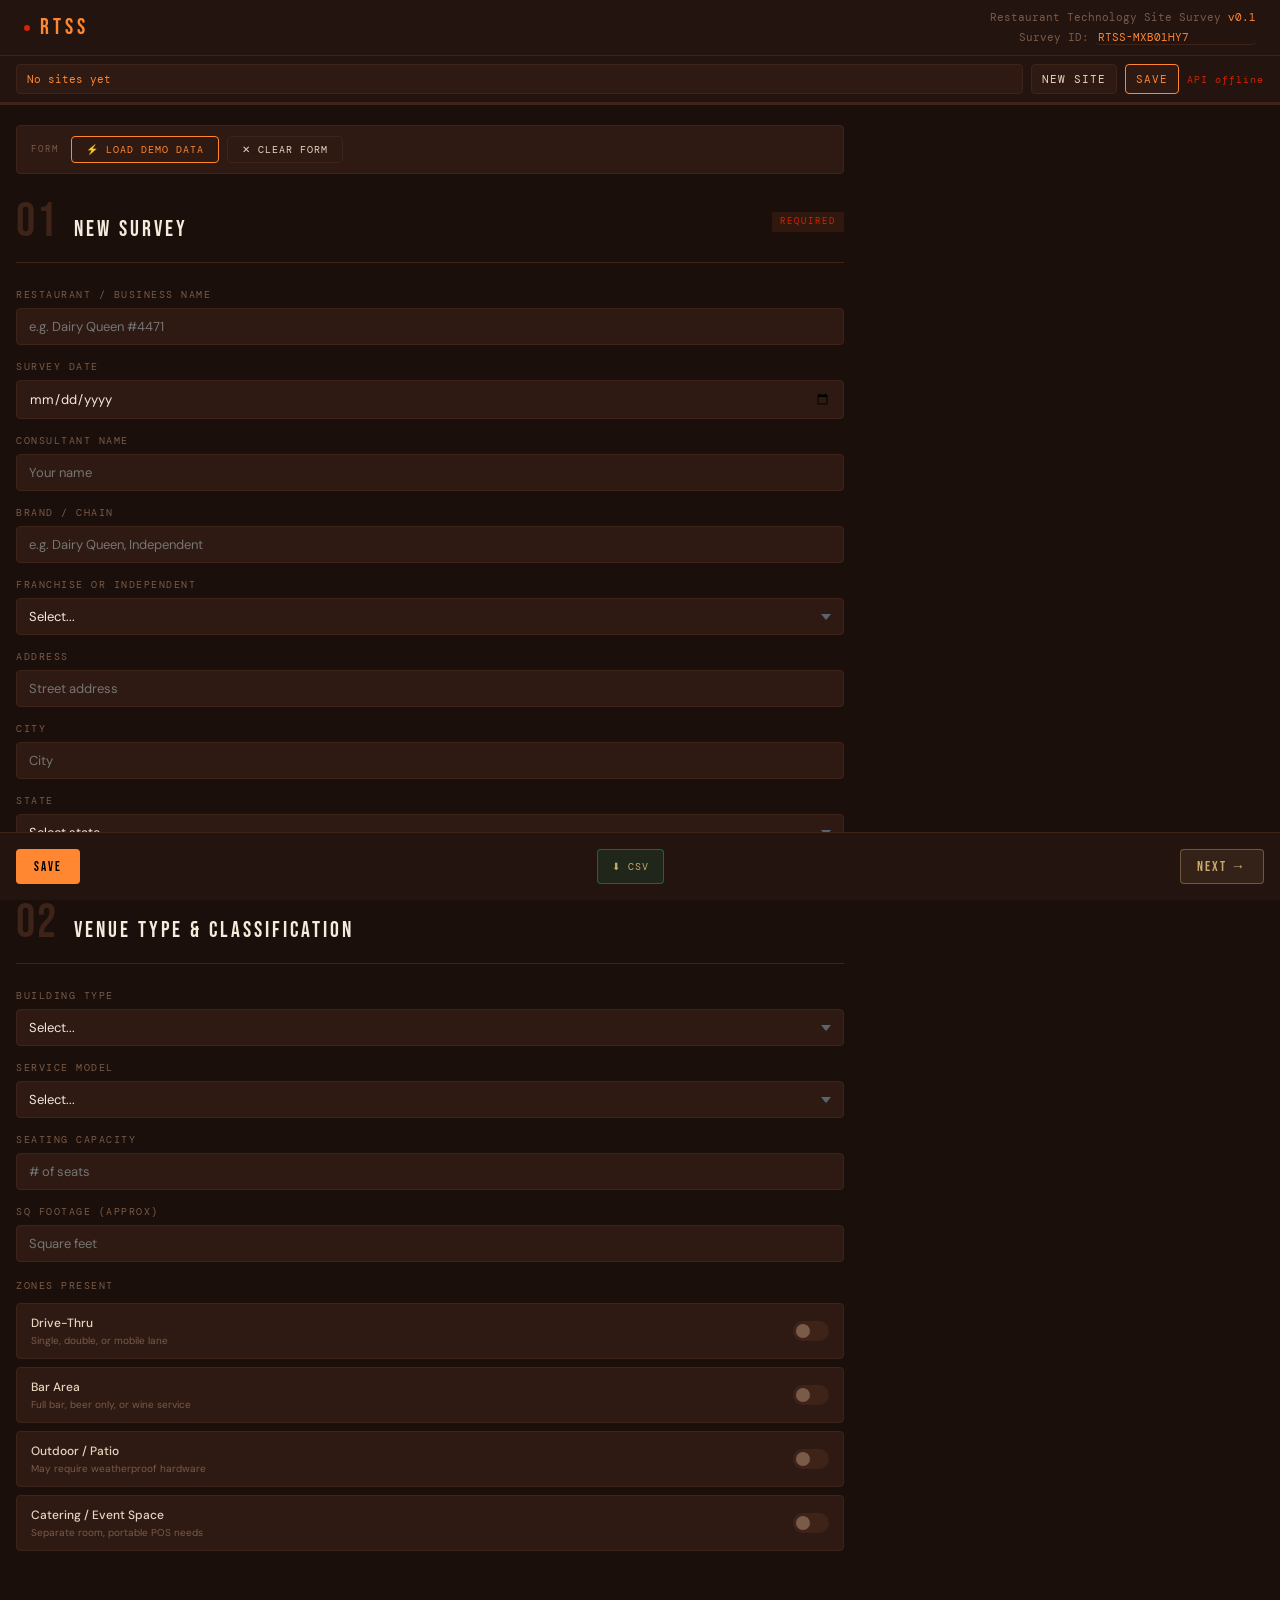
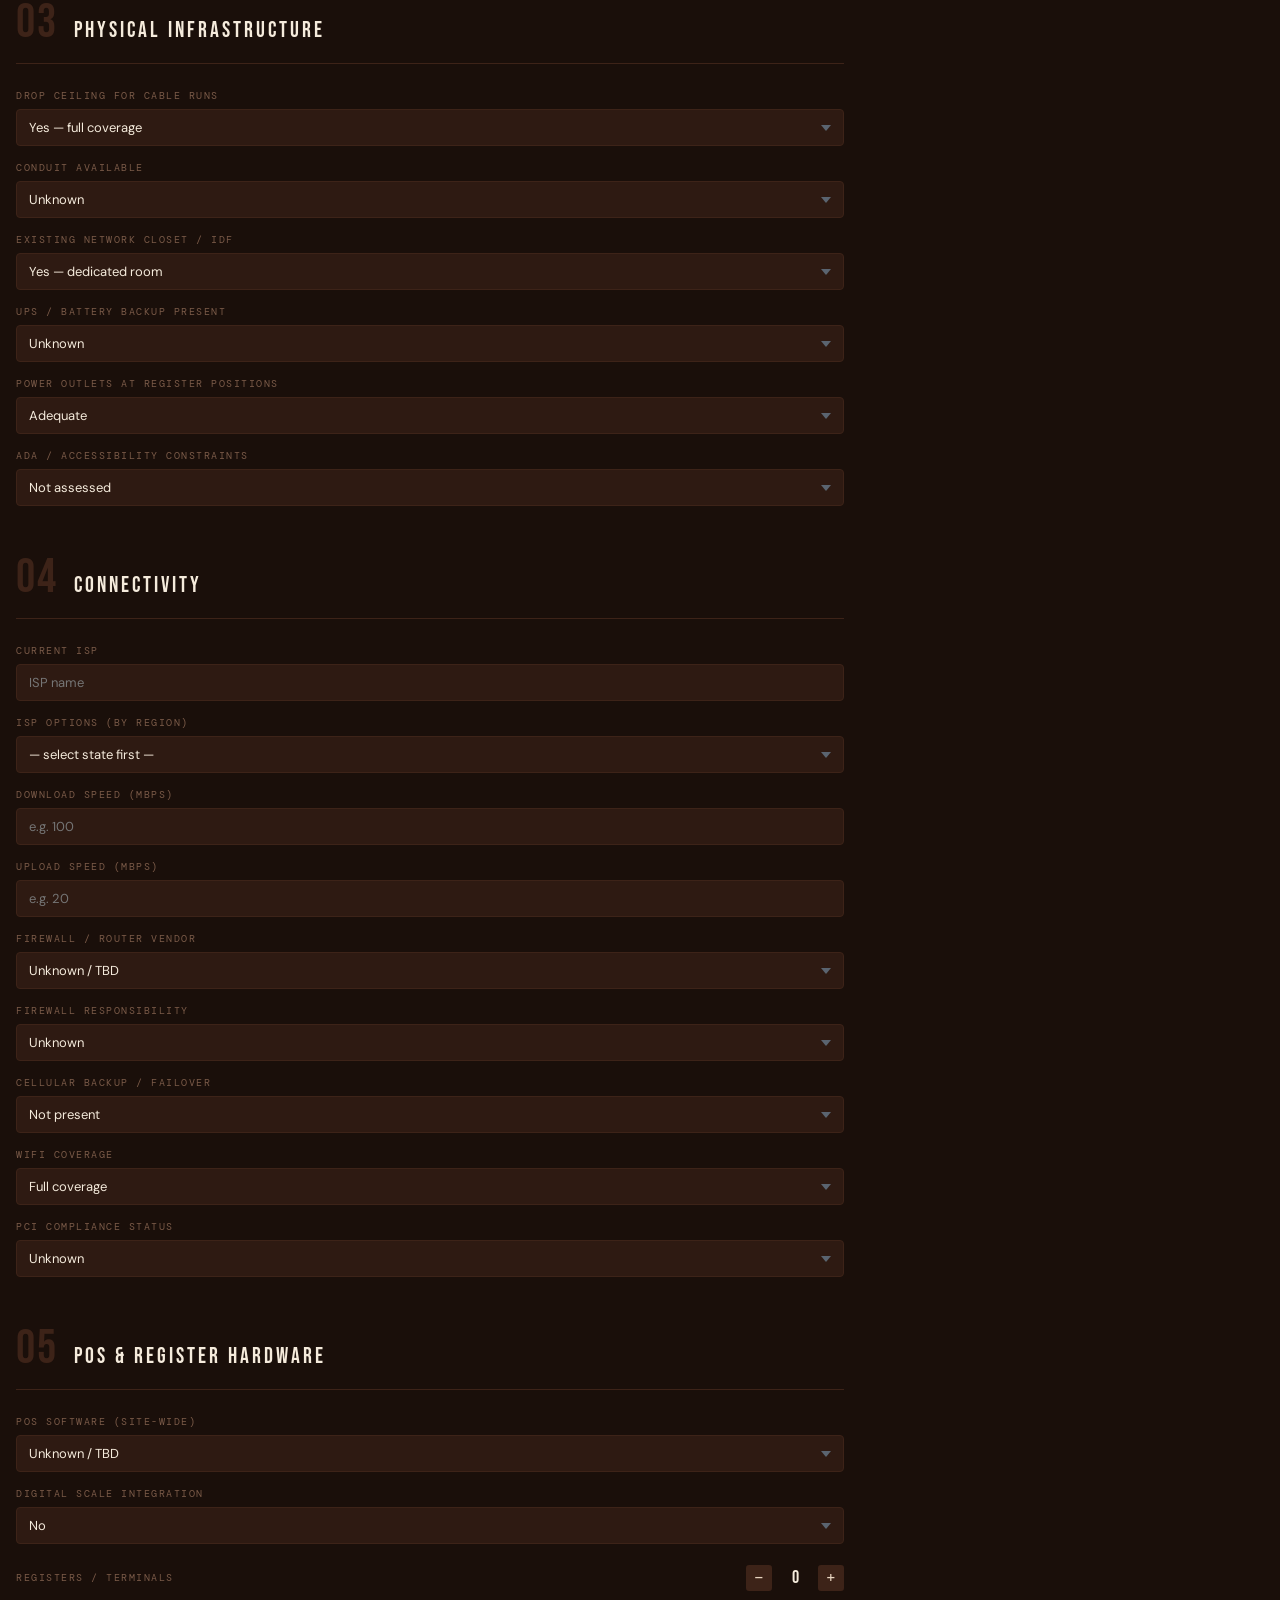
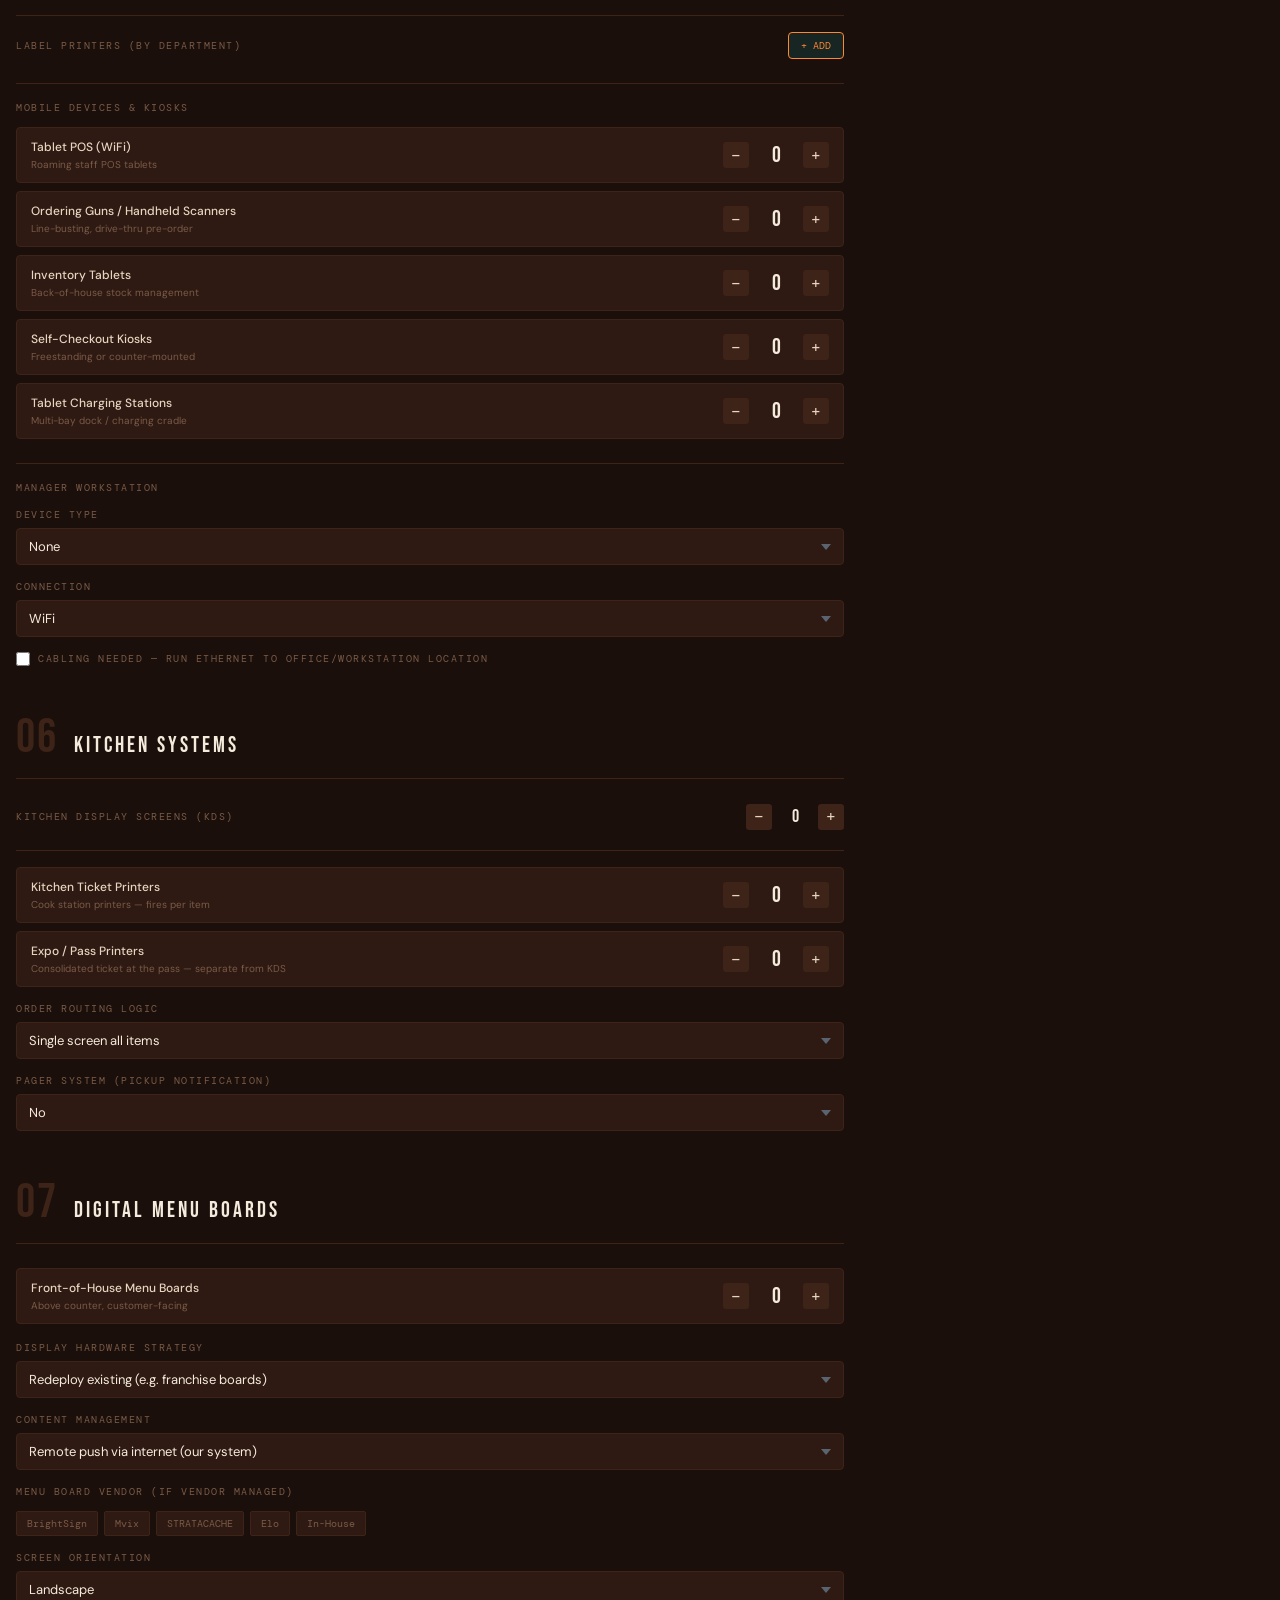
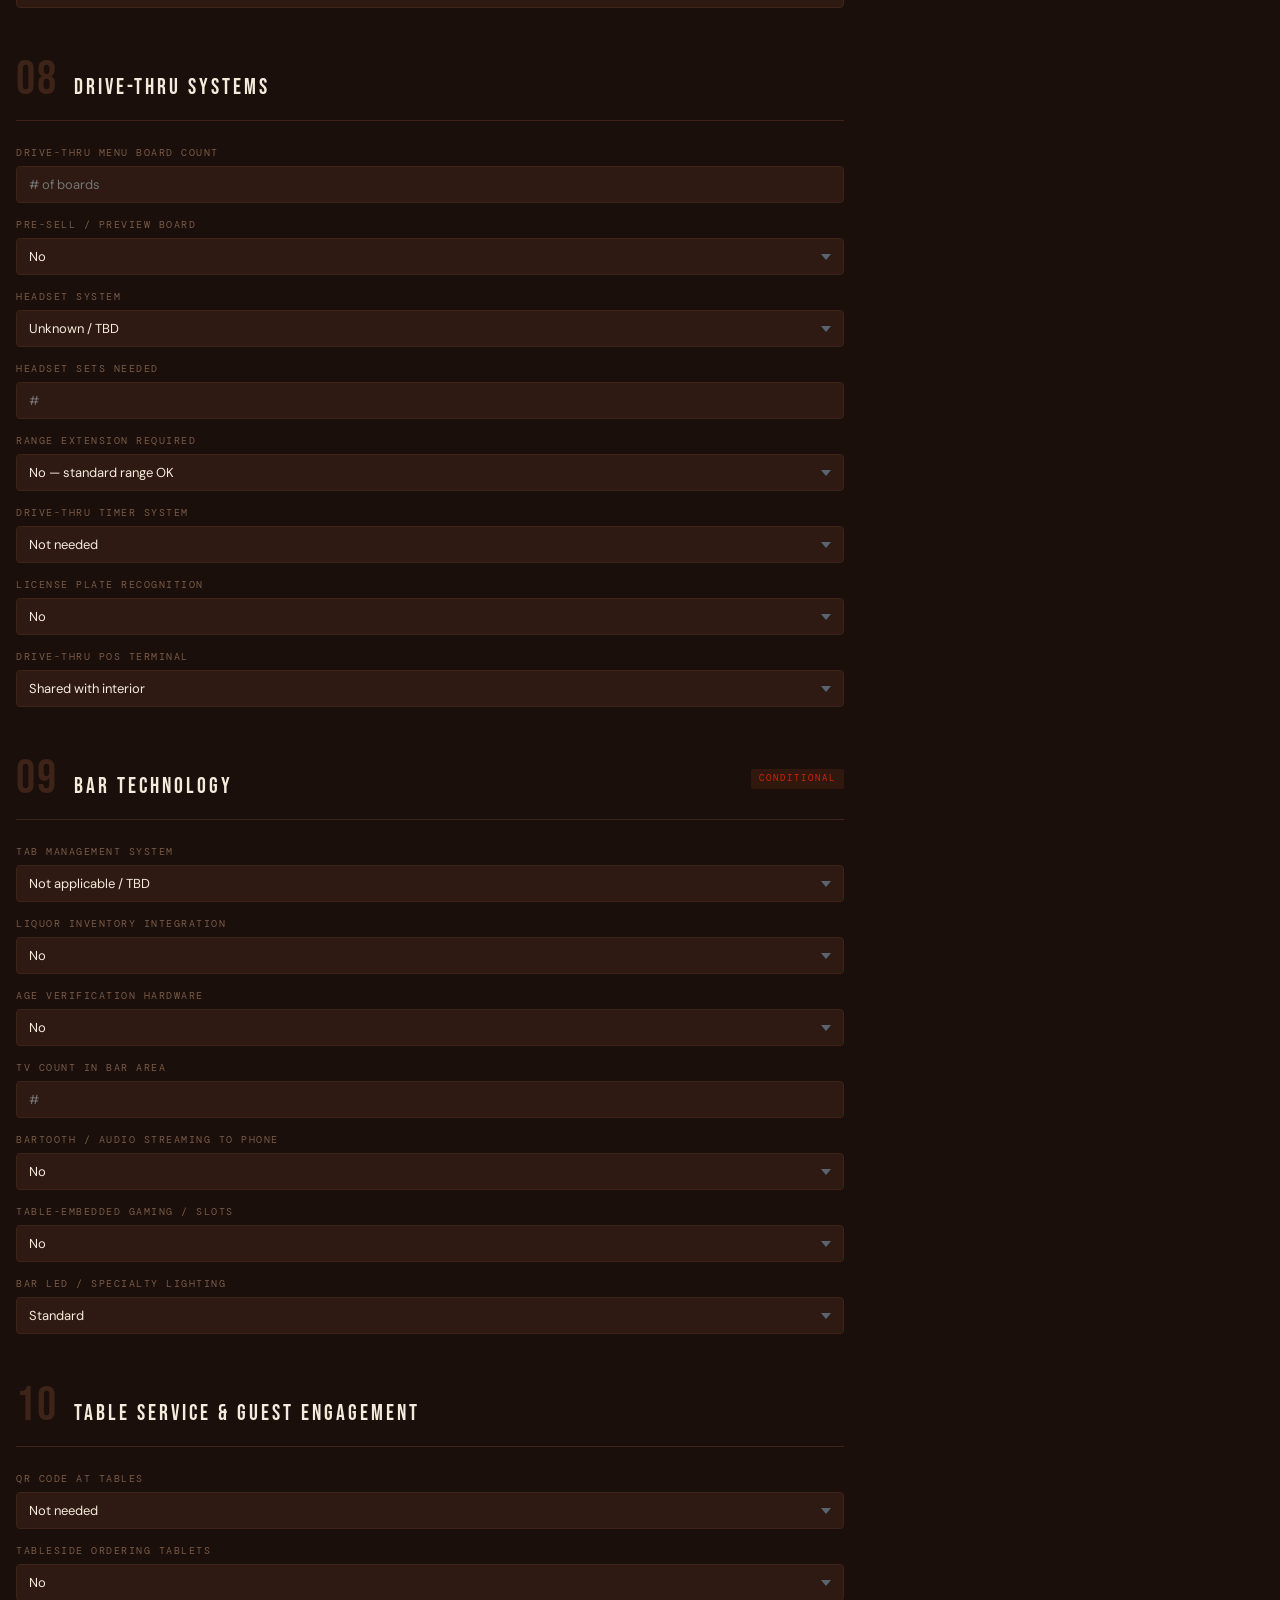
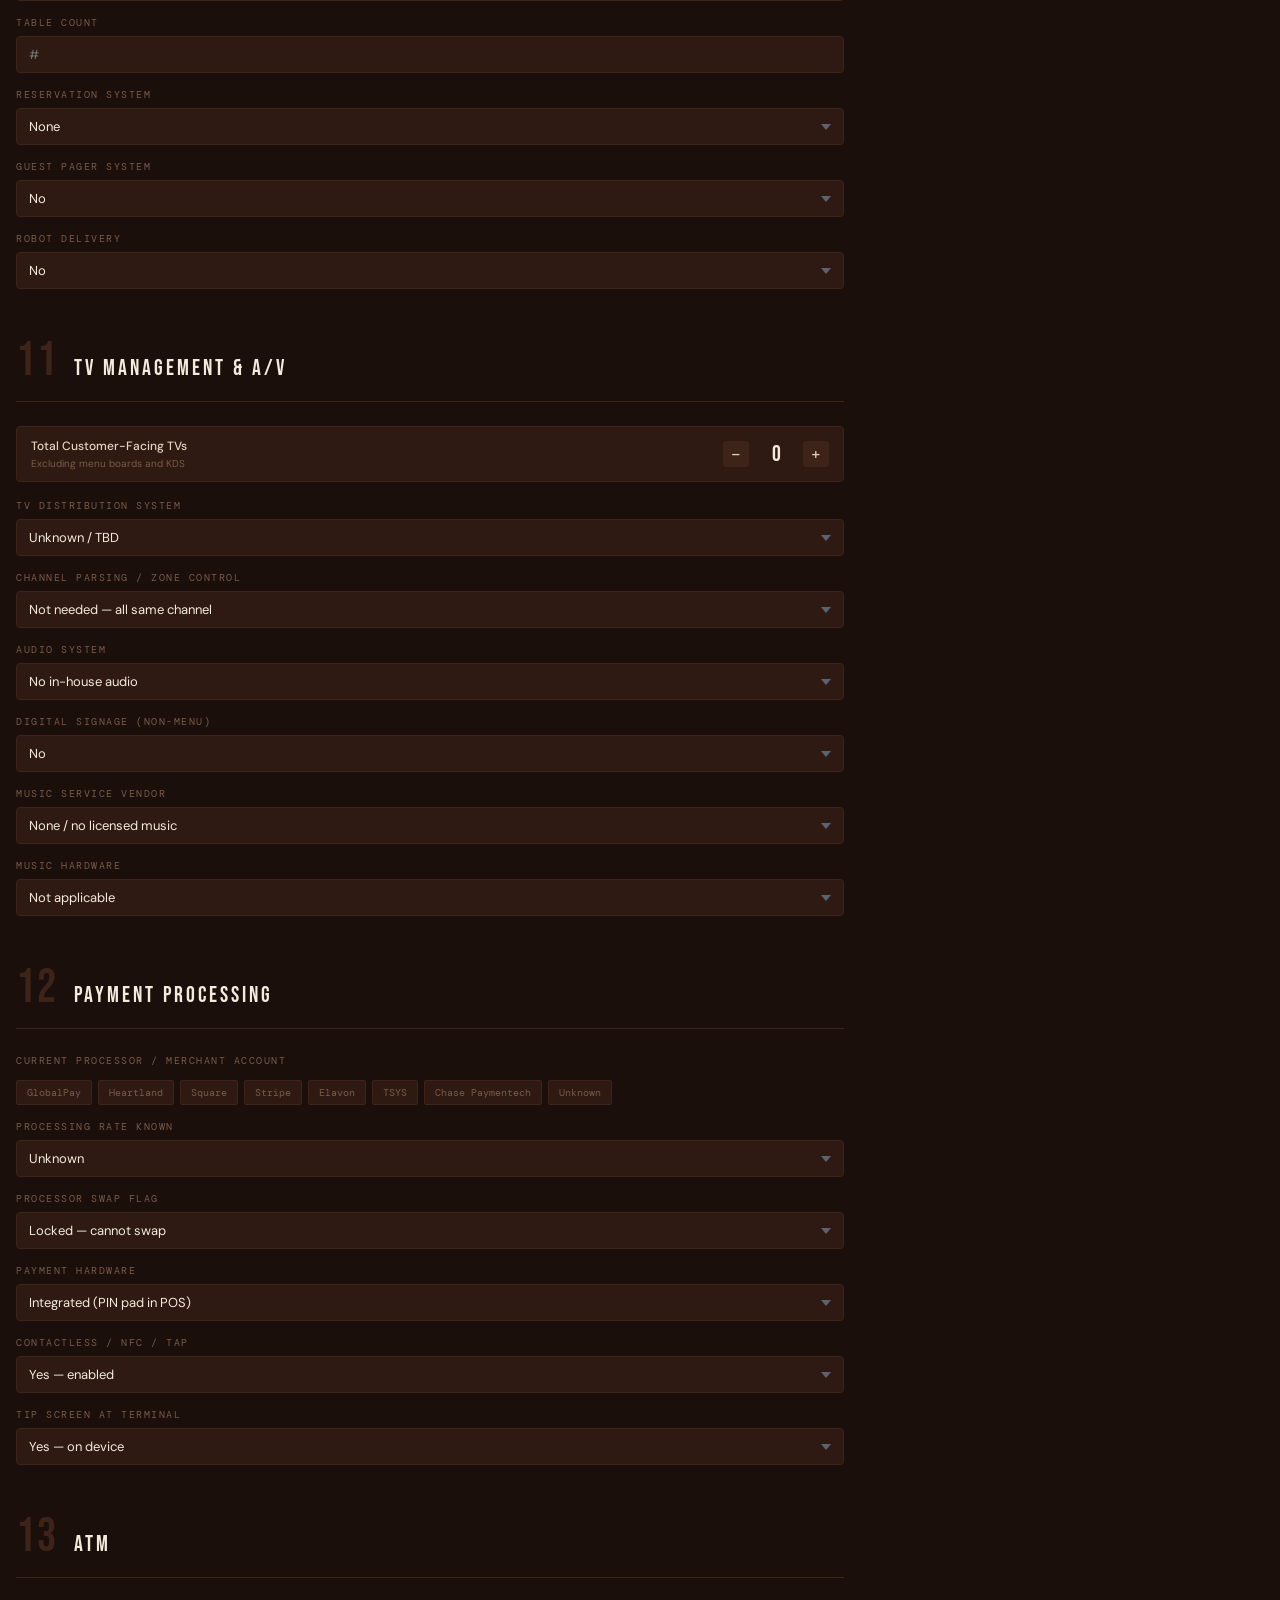
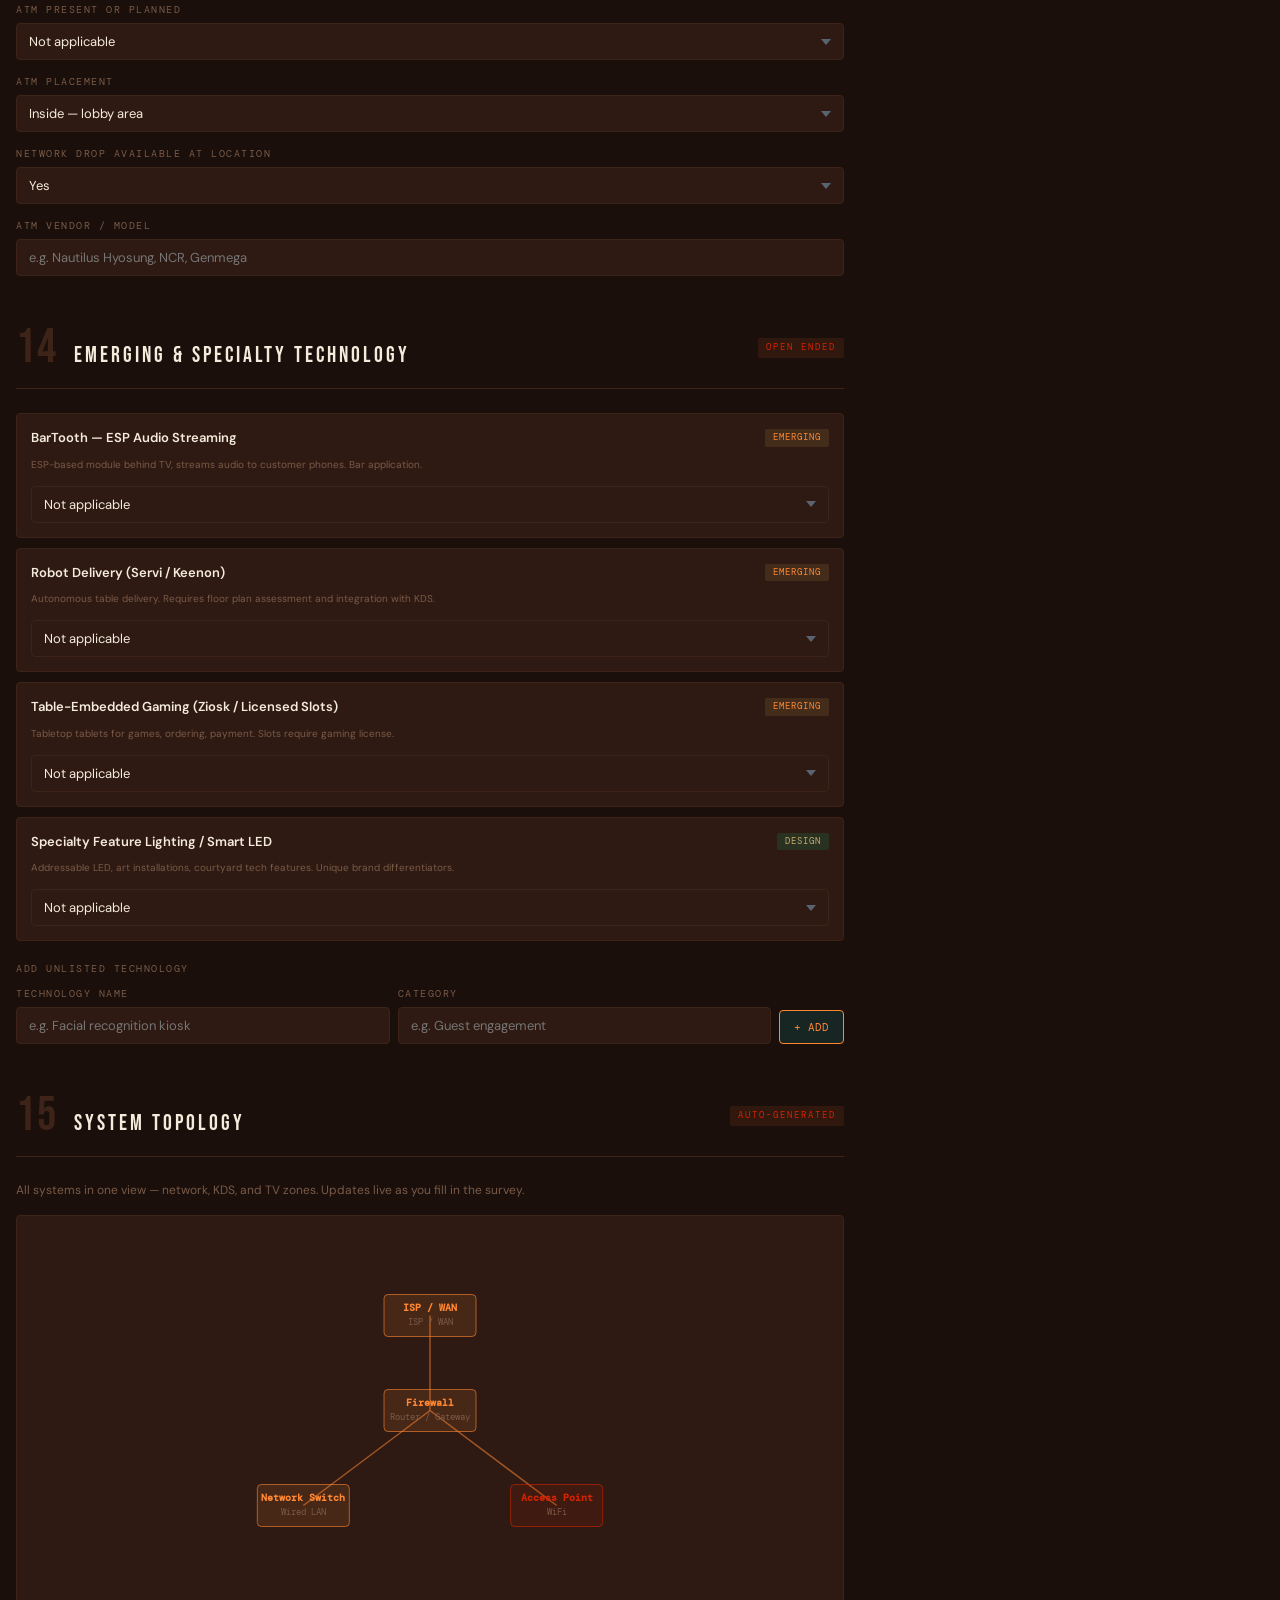
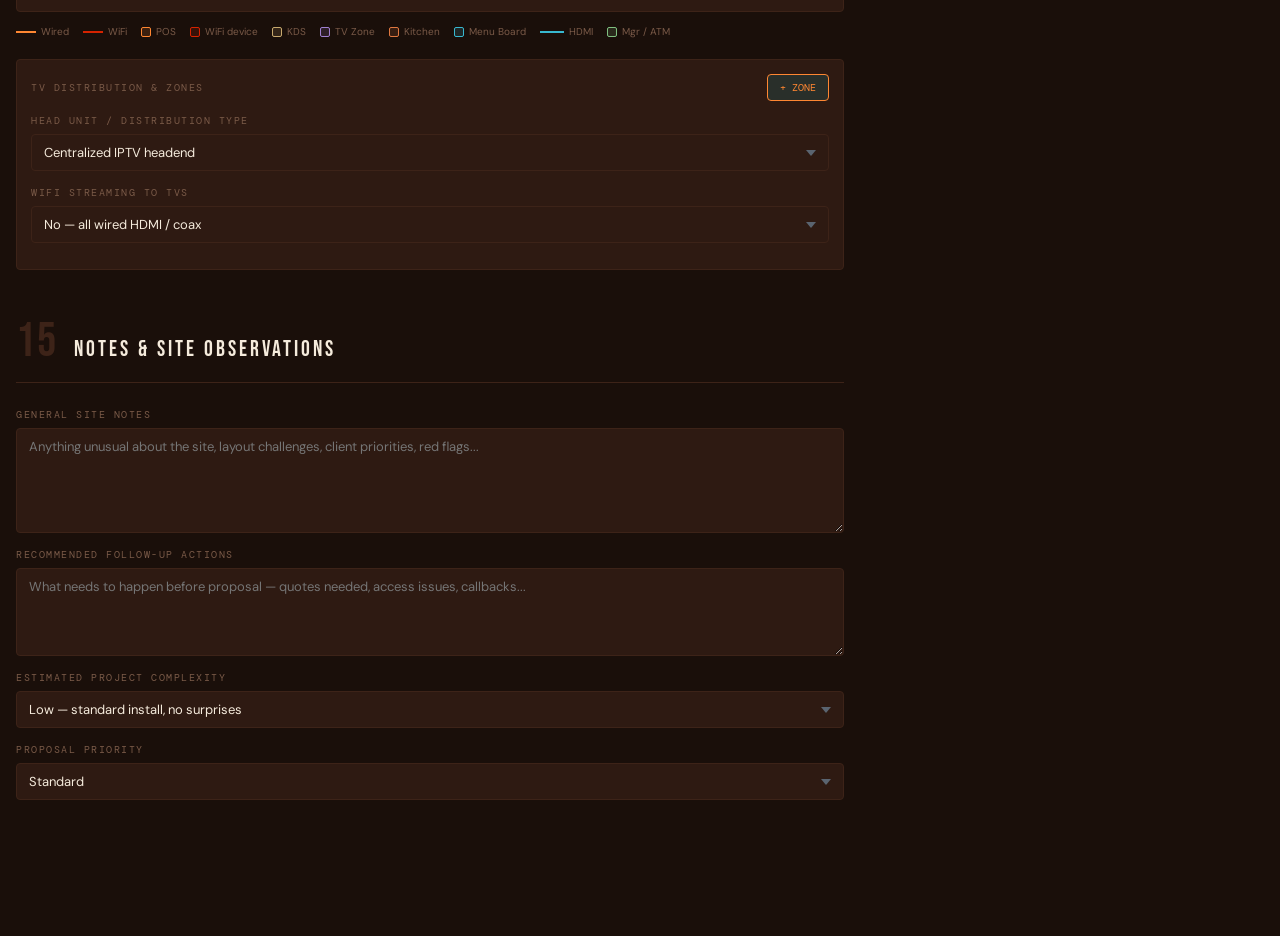
==== commit 062d9339: "RTSS: cloud sync on the live page, remove broken double injection index.html now loads rie-sync.js: " ====
--- a/index.html
+++ b/index.html
@@ -4346,5 +4346,6 @@
   }
 });
 </script>
+<script src="rie-sync.js"></script>
 </body>
 </html>
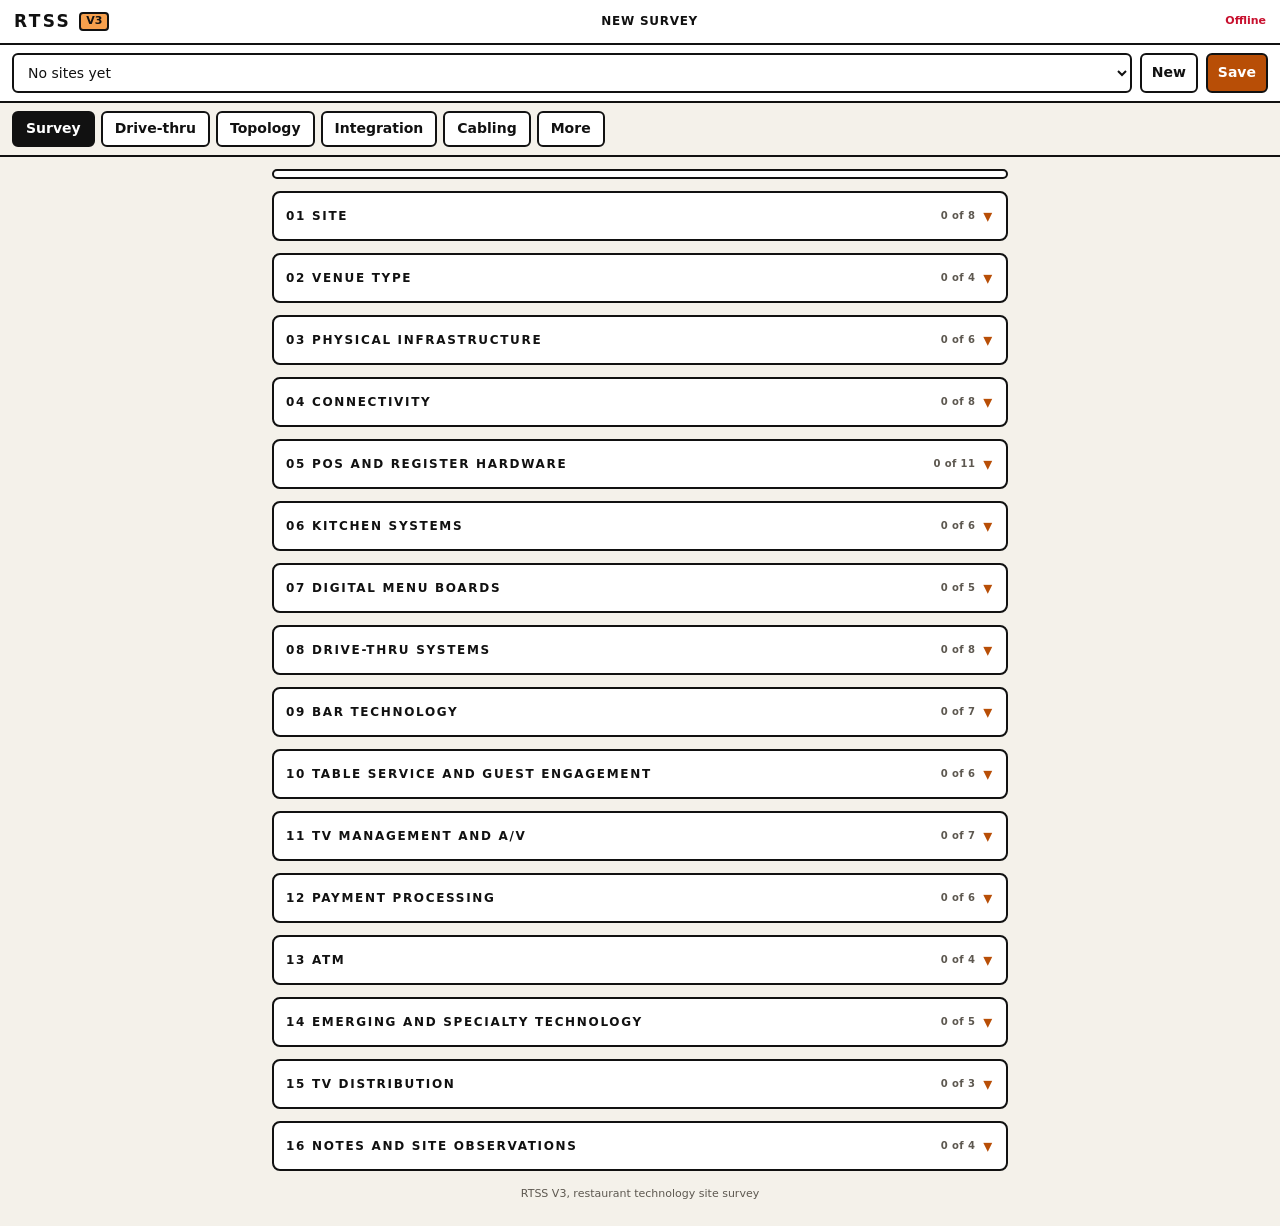
==== commit ba792d04: "RTSS V3: ground-up rebuild with a drive-thru sun model Light theme, schema-driven survey, one saved " ====
--- a/index.html
+++ b/index.html
@@ -1,4351 +1,38 @@
 <!DOCTYPE html>
+<!-- RTSS v3 : restaurant technology site survey with a drive-thru sun model -->
 <html lang="en">
 <head>
 <meta charset="UTF-8">
 <meta name="viewport" content="width=device-width, initial-scale=1.0">
-<title>RTSS — Restaurant Technology Site Survey</title>
-<link href="https://fonts.googleapis.com/css2?family=Bebas+Neue&family=DM+Mono:wght@400;500&family=DM+Sans:wght@300;400;500&display=swap" rel="stylesheet">
-<style>
-  :root {
-    --bg: #1a0f0a;
-    --surface: #231410;
-    --surface2: #2e1a12;
-    --border: #3d2318;
-    --accent: #FF8732;
-    --accent2: #D62300;
-    --text: #e8d5c0;
-    --text-dim: #7a5a48;
-    --text-bright: #F5EBDC;
-    --green: #c8a96e;
-    --yellow: #FF8732;
-    --red: #D62300;
-    --radius: 4px;
-  }
-
-  * { box-sizing: border-box; margin: 0; padding: 0; }
-
-  body {
-    background: var(--bg);
-    color: var(--text);
-    font-family: 'DM Sans', sans-serif;
-    font-size: 14px;
-    line-height: 1.5;
-    min-height: 100vh;
-  }
-
-  /* HEADER */
-  header {
-    background: var(--surface);
-    border-bottom: 1px solid var(--border);
-    padding: 0 24px;
-    display: flex;
-    align-items: center;
-    justify-content: space-between;
-    height: 56px;
-    position: sticky;
-    top: 0;
-    z-index: 100;
-  }
-
-  .logo {
-    font-family: 'Bebas Neue', sans-serif;
-    font-size: 22px;
-    letter-spacing: 4px;
-    color: var(--accent);
-    display: flex;
-    align-items: center;
-    gap: 10px;
-  }
-
-  .logo-dot {
-    width: 6px; height: 6px;
-    background: var(--accent2);
-    border-radius: 50%;
-    animation: pulse 2s infinite;
-  }
-
-  @keyframes pulse {
-    0%, 100% { opacity: 1; transform: scale(1); }
-    50% { opacity: 0.4; transform: scale(0.7); }
-  }
-
-  .header-meta {
-    font-family: 'DM Mono', monospace;
-    font-size: 11px;
-    color: var(--text-dim);
-    text-align: right;
-    line-height: 1.8;
-  }
-
-  .header-meta span { color: var(--accent); }
-
-  /* PROGRESS */
-  .progress-bar {
-    height: 2px;
-    background: var(--border);
-    position: sticky;
-    top: 56px;
-    z-index: 99;
-  }
-
-  .progress-fill {
-    height: 100%;
-    background: linear-gradient(90deg, var(--accent), var(--accent2));
-    width: 0%;
-    transition: width 0.4s ease;
-  }
-
-  /* LAYOUT */
-  .app {
-    display: grid;
-    grid-template-columns: 220px 1fr;
-    min-height: calc(100vh - 58px);
-  }
-
-  /* SIDEBAR */
-  .sidebar {
-    background: var(--surface);
-    border-right: 1px solid var(--border);
-    padding: 20px 0;
-    position: sticky;
-    top: 58px;
-    height: calc(100vh - 58px);
-    overflow-y: auto;
-  }
-
-  .sidebar-label {
-    font-family: 'DM Mono', monospace;
-    font-size: 9px;
-    letter-spacing: 3px;
-    color: var(--text-dim);
-    padding: 0 20px 12px;
-    text-transform: uppercase;
-  }
-
-  .nav-item {
-    display: flex;
-    align-items: center;
-    gap: 10px;
-    padding: 9px 20px;
-    cursor: pointer;
-    transition: all 0.15s;
-    border-left: 2px solid transparent;
-    font-size: 12px;
-    font-weight: 500;
-    color: var(--text-dim);
-    text-decoration: none;
-  }
-
-  .nav-item:hover { color: var(--text); background: var(--surface2); }
-  .nav-item.active { color: var(--accent); border-left-color: var(--accent); background: rgba(0,229,255,0.04); }
-  .nav-item.complete { color: var(--green); }
-  .nav-item.complete .nav-dot { background: var(--green); }
-
-  .nav-dot {
-    width: 5px; height: 5px;
-    border-radius: 50%;
-    background: var(--border);
-    flex-shrink: 0;
-  }
-
-  .nav-item.active .nav-dot { background: var(--accent); box-shadow: 0 0 6px var(--accent); }
-
-  /* MAIN */
-  main {
-    padding: 32px 40px;
-    max-width: 860px;
-  }
-
-  /* SECTION */
-  .section {
-    margin-bottom: 48px;
-    scroll-margin-top: 80px;
-  }
-
-  .section-header {
-    display: flex;
-    align-items: flex-end;
-    gap: 16px;
-    margin-bottom: 24px;
-    padding-bottom: 16px;
-    border-bottom: 1px solid var(--border);
-  }
-
-  .section-num {
-    font-family: 'Bebas Neue', sans-serif;
-    font-size: 48px;
-    line-height: 1;
-    color: var(--border);
-    letter-spacing: 2px;
-  }
-
-  .section-title {
-    font-family: 'Bebas Neue', sans-serif;
-    font-size: 22px;
-    letter-spacing: 3px;
-    color: var(--text-bright);
-  }
-
-  .section-tag {
-    font-family: 'DM Mono', monospace;
-    font-size: 9px;
-    letter-spacing: 2px;
-    color: var(--accent2);
-    background: rgba(255,107,53,0.1);
-    padding: 3px 8px;
-    border-radius: 2px;
-    margin-left: auto;
-    align-self: center;
-  }
-
-  /* GRID */
-  .field-grid {
-    display: grid;
-    grid-template-columns: 1fr 1fr;
-    gap: 14px;
-  }
-
-  .field-grid.thirds { grid-template-columns: 1fr 1fr 1fr; }
-  .field-grid.full { grid-template-columns: 1fr; }
-  .span2 { grid-column: span 2; }
-
-  /* FIELDS */
-  .field {
-    display: flex;
-    flex-direction: column;
-    gap: 6px;
-  }
-
-  label {
-    font-family: 'DM Mono', monospace;
-    font-size: 10px;
-    letter-spacing: 1.5px;
-    color: var(--text-dim);
-    text-transform: uppercase;
-  }
-
-  input[type="text"],
-  input[type="number"],
-  input[type="date"],
-  select,
-  textarea {
-    background: var(--surface2);
-    border: 1px solid var(--border);
-    border-radius: var(--radius);
-    color: var(--text-bright);
-    font-family: 'DM Sans', sans-serif;
-    font-size: 13px;
-    padding: 9px 12px;
-    outline: none;
-    transition: border-color 0.15s;
-    width: 100%;
-  }
-
-  input:focus, select:focus, textarea:focus {
-    border-color: var(--accent);
-    box-shadow: 0 0 0 2px rgba(0,229,255,0.06);
-  }
-
-  select {
-    appearance: none;
-    background-image: url("data:image/svg+xml,%3Csvg xmlns='http://www.w3.org/2000/svg' width='10' height='6'%3E%3Cpath d='M0 0l5 6 5-6z' fill='%235a6470'/%3E%3C/svg%3E");
-    background-repeat: no-repeat;
-    background-position: right 12px center;
-    cursor: pointer;
-  }
-
-  textarea { resize: vertical; min-height: 72px; }
-
-  /* TOGGLE ROWS */
-  .toggle-group {
-    display: flex;
-    flex-direction: column;
-    gap: 8px;
-  }
-
-  .toggle-row {
-    display: flex;
-    align-items: center;
-    justify-content: space-between;
-    background: var(--surface2);
-    border: 1px solid var(--border);
-    border-radius: var(--radius);
-    padding: 10px 14px;
-    transition: border-color 0.15s;
-  }
-
-  .toggle-row.active { border-color: rgba(0,229,255,0.3); }
-
-  .toggle-label {
-    font-size: 12px;
-    font-weight: 500;
-    color: var(--text);
-  }
-
-  .toggle-sub {
-    font-size: 10px;
-    color: var(--text-dim);
-    margin-top: 1px;
-  }
-
-  /* SWITCH */
-  .switch {
-    position: relative;
-    width: 36px;
-    height: 20px;
-    flex-shrink: 0;
-  }
-
-  .switch input { opacity: 0; width: 0; height: 0; }
-
-  .switch-track {
-    position: absolute;
-    inset: 0;
-    background: var(--border);
-    border-radius: 20px;
-    cursor: pointer;
-    transition: background 0.2s;
-  }
-
-  .switch-track::after {
-    content: '';
-    position: absolute;
-    width: 14px; height: 14px;
-    left: 3px; top: 3px;
-    background: var(--text-dim);
-    border-radius: 50%;
-    transition: all 0.2s;
-  }
-
-  .switch input:checked + .switch-track { background: var(--accent); }
-  .switch input:checked + .switch-track::after { transform: translateX(16px); background: #1a0f0a; }
-
-  /* CONDITIONAL PANEL */
-  .conditional {
-    display: none;
-    background: rgba(0,229,255,0.02);
-    border: 1px solid rgba(0,229,255,0.1);
-    border-radius: var(--radius);
-    padding: 16px;
-    margin-top: 8px;
-    animation: slideIn 0.2s ease;
-  }
-
-  .conditional.show { display: block; }
-
-  @keyframes slideIn {
-    from { opacity: 0; transform: translateY(-6px); }
-    to { opacity: 1; transform: translateY(0); }
-  }
-
-  .conditional-label {
-    font-family: 'DM Mono', monospace;
-    font-size: 9px;
-    letter-spacing: 2px;
-    color: var(--accent);
-    margin-bottom: 12px;
-  }
-
-  /* COUNTER */
-  .counter-row {
-    display: flex;
-    align-items: center;
-    justify-content: space-between;
-    background: var(--surface2);
-    border: 1px solid var(--border);
-    border-radius: var(--radius);
-    padding: 10px 14px;
-  }
-
-  .counter-controls {
-    display: flex;
-    align-items: center;
-    gap: 12px;
-  }
-
-  .counter-btn {
-    width: 26px; height: 26px;
-    background: var(--border);
-    border: none;
-    border-radius: 3px;
-    color: var(--text);
-    font-size: 16px;
-    cursor: pointer;
-    display: flex;
-    align-items: center;
-    justify-content: center;
-    transition: background 0.15s;
-    font-family: 'DM Mono', monospace;
-  }
-
-  .counter-btn:hover { background: var(--accent); color: #000; }
-
-  .counter-val {
-    font-family: 'Bebas Neue', sans-serif;
-    font-size: 22px;
-    color: var(--text-bright);
-    min-width: 30px;
-    text-align: center;
-  }
-
-  /* VENDOR BADGE */
-  .vendor-options {
-    display: flex;
-    flex-wrap: wrap;
-    gap: 6px;
-    margin-top: 6px;
-  }
-
-  .vendor-chip {
-    padding: 4px 10px;
-    border-radius: 2px;
-    background: var(--surface2);
-    border: 1px solid var(--border);
-    font-family: 'DM Mono', monospace;
-    font-size: 10px;
-    color: var(--text-dim);
-    cursor: pointer;
-    transition: all 0.15s;
-    user-select: none;
-  }
-
-  .vendor-chip:hover { border-color: var(--text-dim); color: var(--text); }
-  .vendor-chip.selected { background: rgba(0,229,255,0.08); border-color: var(--accent); color: var(--accent); }
-
-  /* TAGS */
-  .tag {
-    display: inline-block;
-    padding: 2px 8px;
-    border-radius: 2px;
-    font-family: 'DM Mono', monospace;
-    font-size: 9px;
-    letter-spacing: 1px;
-  }
-
-  .tag-new { background: rgba(0,255,157,0.1); color: var(--green); }
-  .tag-emerging { background: rgba(255,209,102,0.1); color: var(--yellow); }
-
-  /* EMERGING TECH */
-  .emerging-card {
-    background: var(--surface2);
-    border: 1px solid var(--border);
-    border-radius: var(--radius);
-    padding: 14px;
-    display: flex;
-    flex-direction: column;
-    gap: 8px;
-  }
-
-  .emerging-card-header {
-    display: flex;
-    align-items: center;
-    justify-content: space-between;
-  }
-
-  .emerging-name {
-    font-weight: 600;
-    font-size: 13px;
-    color: var(--text-bright);
-  }
-
-  /* CUSTOM TECH ENTRY */
-  .custom-entry {
-    display: grid;
-    grid-template-columns: 1fr 1fr auto;
-    gap: 8px;
-    align-items: end;
-  }
-
-  .add-btn {
-    background: rgba(0,229,255,0.1);
-    border: 1px solid var(--accent);
-    border-radius: var(--radius);
-    color: var(--accent);
-    font-family: 'DM Mono', monospace;
-    font-size: 11px;
-    padding: 9px 14px;
-    cursor: pointer;
-    transition: all 0.15s;
-    white-space: nowrap;
-  }
-
-  .add-btn:hover { background: var(--accent); color: #000; }
-
-  .actions {
-    display: flex;
-    gap: 8px;
-    padding: 12px 24px;
-    border-top: 1px solid var(--border);
-    background: var(--surface);
-    position: sticky;
-    bottom: 0;
-  }
-
-  .btn-primary {
-    background: var(--accent);
-    color: #000;
-    border: none;
-    border-radius: var(--radius);
-    font-family: 'Bebas Neue', sans-serif;
-    font-size: 13px;
-    letter-spacing: 2px;
-    padding: 8px 18px;
-    cursor: pointer;
-    transition: all 0.15s;
-  }
-
-  .btn-primary:hover { background: #33ecff; transform: translateY(-1px); }
-
-  .btn-secondary {
-    background: transparent;
-    color: var(--text);
-    border: 1px solid var(--border);
-    border-radius: var(--radius);
-    font-family: 'DM Mono', monospace;
-    font-size: 10px;
-    letter-spacing: 1px;
-    padding: 8px 14px;
-    cursor: pointer;
-    transition: all 0.15s;
-  }
-
-  .btn-secondary:hover { border-color: var(--text); }
-
-  .btn-export {
-    background: rgba(0,255,157,0.08);
-    color: var(--green);
-    border: 1px solid rgba(0,255,157,0.3);
-    border-radius: var(--radius);
-    font-family: 'DM Mono', monospace;
-    font-size: 10px;
-    letter-spacing: 1px;
-    padding: 8px 14px;
-    cursor: pointer;
-    transition: all 0.15s;
-    margin-left: auto;
-  }
-
-  .btn-export:hover { background: rgba(0,255,157,0.15); }
-
-  /* DIVIDER */
-  .field-divider {
-    height: 1px;
-    background: var(--border);
-    margin: 4px 0;
-    grid-column: span 2;
-  }
-
-  /* SCROLLBAR */
-  ::-webkit-scrollbar { width: 4px; }
-  ::-webkit-scrollbar-track { background: transparent; }
-  ::-webkit-scrollbar-thumb { background: var(--border); border-radius: 2px; }
-
-  /* STATUS ROW */
-  .status-row {
-    display: flex;
-    align-items: center;
-    gap: 20px;
-    background: var(--surface2);
-    border: 1px solid var(--border);
-    border-radius: var(--radius);
-    padding: 10px 16px;
-    font-family: 'DM Mono', monospace;
-    font-size: 10px;
-    color: var(--text-dim);
-  }
-
-  .status-item { display: flex; align-items: center; gap: 6px; }
-  .status-dot { width: 5px; height: 5px; border-radius: 50%; background: var(--text-dim); }
-  .status-dot.live { background: var(--green); box-shadow: 0 0 6px var(--green); }
-
-  /* TOPOLOGY TABS */
-  .topo-tab {
-    background: transparent;
-    border: 1px solid var(--border);
-    border-bottom: none;
-    color: var(--text-dim);
-    font-family: 'DM Mono', monospace;
-    font-size: 10px;
-    letter-spacing: 2px;
-    padding: 8px 18px;
-    cursor: pointer;
-    transition: all 0.15s;
-    margin-right: 4px;
-    border-radius: 4px 4px 0 0;
-  }
-  .topo-tab:hover { color: var(--text); }
-  .topo-tab.active {
-    background: var(--surface2);
-    border-color: var(--border);
-    color: var(--accent);
-    border-bottom: 1px solid var(--surface2);
-    margin-bottom: -1px;
-  }
-  .topo-panel { padding-top: 0; }
-
-
-  .device-card {
-    background: var(--surface2);
-    border: 1px solid var(--border);
-    border-radius: var(--radius);
-    margin-bottom: 10px;
-    overflow: hidden;
-  }
-
-  .device-card-header {
-    display: flex;
-    align-items: center;
-    justify-content: space-between;
-    padding: 10px 14px;
-    background: rgba(255,135,50,0.05);
-    border-bottom: 1px solid var(--border);
-    cursor: pointer;
-    user-select: none;
-  }
-
-  .device-card-title {
-    font-family: 'DM Mono', monospace;
-    font-size: 11px;
-    font-weight: 600;
-    color: var(--accent);
-    letter-spacing: 1px;
-  }
-
-  .device-card-body {
-    padding: 14px;
-    display: grid;
-    grid-template-columns: 1fr 1fr;
-    gap: 10px;
-  }
-
-  .device-card-body .full { grid-column: span 2; }
-
-  .cb-row {
-    display: flex;
-    align-items: center;
-    gap: 8px;
-    font-size: 11px;
-    color: var(--text);
-    cursor: pointer;
-    padding: 4px 0;
-  }
-
-  .cb-row input[type="checkbox"] {
-    width: 13px; height: 13px;
-    accent-color: var(--accent);
-    flex-shrink: 0;
-  }
-
-  @media (max-width: 700px) {
-    .device-card-body { grid-template-columns: 1fr; }
-    .device-card-body .full { grid-column: span 1; }
-  }
-
-
-    .app { grid-template-columns: 1fr; }
-    .sidebar { display: none; }
-    main { padding: 20px 16px; }
-    .field-grid { grid-template-columns: 1fr; }
-    .field-grid.thirds { grid-template-columns: 1fr 1fr; }
-    .span2 { grid-column: span 1; }
-    .actions { padding: 16px; }
-  }
-</style>
+<meta name="color-scheme" content="light">
+<title>RTSS V3</title>
+<link rel="stylesheet" href="css/app.css">
+<script type="importmap">
+{ "imports": {
+  "three": "https://cdn.jsdelivr.net/npm/three@0.160.0/build/three.module.js",
+  "three/addons/": "https://cdn.jsdelivr.net/npm/three@0.160.0/examples/jsm/"
+} }
+</script>
 </head>
 <body>
-
 <header>
-  <div class="logo">
-    <div class="logo-dot"></div>
-    RTSS
-  </div>
-  <div class="header-meta">
-    Restaurant Technology Site Survey <span>v0.1</span><br>
-    Survey ID: <input id="surveyId" type="text" value="—" style="background:transparent;border:none;border-bottom:1px solid var(--border);color:var(--accent);font-family:'DM Mono',monospace;font-size:11px;width:160px;outline:none;padding:0 2px;" onfocus="this.select()" oninput="updateSurveyId(this.value)">
-  </div>
+  <div class="brand"><h1>RTSS</h1><span class="badge">V3</span></div>
+  <div class="sub" id="siteTitle">New survey</div>
+  <span id="status" role="status">Starting</span>
 </header>
-
-<div class="progress-bar"><div class="progress-fill" id="progressFill"></div></div>
-
-<div class="app">
-
-  <!-- SIDEBAR NAV -->
-  <nav class="sidebar">
-    <div class="sidebar-label">Survey Sections</div>
-    <a class="nav-item active" href="#s1" onclick="setActive(this)">
-      <div class="nav-dot"></div> Site Identity
-    </a>
-    <a class="nav-item" href="#s2" onclick="setActive(this)">
-      <div class="nav-dot"></div> Venue Type
-    </a>
-    <a class="nav-item" href="#s3" onclick="setActive(this)">
-      <div class="nav-dot"></div> Infrastructure
-    </a>
-    <a class="nav-item" href="#s4" onclick="setActive(this)">
-      <div class="nav-dot"></div> Connectivity
-    </a>
-    <a class="nav-item" href="#s5" onclick="setActive(this)">
-      <div class="nav-dot"></div> POS & Registers
-    </a>
-    <a class="nav-item" href="#s6" onclick="setActive(this)">
-      <div class="nav-dot"></div> Kitchen
-    </a>
-    <a class="nav-item" href="#s7" onclick="setActive(this)">
-      <div class="nav-dot"></div> Menu Boards
-    </a>
-    <a class="nav-item" href="#s8" onclick="setActive(this)">
-      <div class="nav-dot"></div> Drive-Thru
-    </a>
-    <a class="nav-item" href="#s9" onclick="setActive(this)">
-      <div class="nav-dot"></div> Bar Systems
-    </a>
-    <a class="nav-item" href="#s10" onclick="setActive(this)">
-      <div class="nav-dot"></div> Table Service
-    </a>
-    <a class="nav-item" href="#s11" onclick="setActive(this)">
-      <div class="nav-dot"></div> TV & A/V
-    </a>
-    <a class="nav-item" href="#s12" onclick="setActive(this)">
-      <div class="nav-dot"></div> Payments
-    </a>
-    <a class="nav-item" href="#s13" onclick="setActive(this)">
-      <div class="nav-dot"></div> ATM
-    </a>
-    <a class="nav-item" href="#s14" onclick="setActive(this)">
-      <div class="nav-dot"></div> Emerging Tech
-    </a>
-    <a class="nav-item" href="#s15" onclick="setActive(this)">
-      <div class="nav-dot"></div> Topology
-    </a>
-    <a class="nav-item" href="#s16" onclick="setActive(this)">
-      <div class="nav-dot"></div> Notes & Custom
-    </a>
-  </nav>
-
-  <!-- MAIN FORM -->
-  <main id="mainForm">
-
-    <!-- TOOLBAR -->
-    <div style="display:flex;gap:8px;align-items:center;margin-bottom:24px;padding:10px 14px;background:var(--surface2);border:1px solid var(--border);border-radius:var(--radius);">
-      <span style="font-family:'DM Mono',monospace;font-size:9px;letter-spacing:2px;color:var(--text-dim);margin-right:4px;">FORM</span>
-      <button class="btn-secondary" onclick="loadDemo()" style="font-size:10px;padding:6px 14px;border-color:var(--accent);color:var(--accent);">⚡ LOAD DEMO DATA</button>
-      <button class="btn-secondary" onclick="clearForm()" style="font-size:10px;padding:6px 14px;">✕ CLEAR FORM</button>
-    </div>
-
-
-    <div class="section" id="s1">
-      <div class="section-header">
-        <div class="section-num">01</div>
-        <div>
-          <div class="section-title" id="siteNameTitle">NEW SURVEY</div>
-        </div>
-        <div class="section-tag">REQUIRED</div>
-      </div>
-      <div class="field-grid">
-        <div class="field span2">
-          <label>Restaurant / Business Name</label>
-          <input type="text" placeholder="e.g. Dairy Queen #4471" onchange="updateProgress()">
-        </div>
-        <div class="field">
-          <label>Survey Date</label>
-          <input type="date" onchange="updateProgress()">
-        </div>
-        <div class="field">
-          <label>Consultant Name</label>
-          <input type="text" placeholder="Your name" onchange="updateProgress()">
-        </div>
-        <div class="field">
-          <label>Brand / Chain</label>
-          <input type="text" placeholder="e.g. Dairy Queen, Independent">
-        </div>
-        <div class="field">
-          <label>Franchise or Independent</label>
-          <select>
-            <option value="">Select...</option>
-            <option>Franchise</option>
-            <option>Independent</option>
-            <option>Corporate Owned</option>
-          </select>
-        </div>
-        <div class="field span2">
-          <label>Address</label>
-          <input type="text" placeholder="Street address">
-        </div>
-        <div class="field">
-          <label>City</label>
-          <input type="text" placeholder="City">
-        </div>
-        <div class="field">
-          <label>State</label>
-          <select id="stateSelect" onchange="updateISP()">
-            <option value="">Select state...</option>
-            <option>AZ</option><option>CA</option><option>TX</option><option>FL</option>
-            <option>NY</option><option>NV</option><option>CO</option><option>WA</option>
-            <option>OR</option><option>IL</option><option>GA</option><option>NC</option>
-            <option>Other</option>
-          </select>
-        </div>
-      </div>
-    </div>
-
-    <!-- S2: VENUE TYPE -->
-    <div class="section" id="s2">
-      <div class="section-header">
-        <div class="section-num">02</div>
-        <div><div class="section-title">Venue Type & Classification</div></div>
-      </div>
-      <div class="field-grid">
-        <div class="field">
-          <label>Building Type</label>
-          <select>
-            <option value="">Select...</option>
-            <option>Standalone Building</option>
-            <option>Strip Mall / Inline</option>
-            <option>Food Court</option>
-            <option>Airport</option>
-            <option>Military Base / Government Facility</option>
-            <option>Hotel / Casino</option>
-            <option>Stadium / Arena</option>
-            <option>Healthcare Campus</option>
-            <option>College / University</option>
-            <option>Ghost Kitchen / Cloud Kitchen</option>
-            <option>Other</option>
-          </select>
-        </div>
-        <div class="field">
-          <label>Service Model</label>
-          <select>
-            <option value="">Select...</option>
-            <option>Quick Service (QSR)</option>
-            <option>Fast Casual</option>
-            <option>Full Service / Table Service</option>
-            <option>Bar & Grill</option>
-            <option>Fine Dining</option>
-            <option>Cafe / Coffee Shop</option>
-            <option>Food Truck</option>
-            <option>Hybrid</option>
-          </select>
-        </div>
-        <div class="field">
-          <label>Seating Capacity</label>
-          <input type="number" placeholder="# of seats">
-        </div>
-        <div class="field">
-          <label>Sq Footage (approx)</label>
-          <input type="number" placeholder="Square feet">
-        </div>
-      </div>
-
-      <div style="margin-top:16px">
-        <label style="display:block;margin-bottom:10px">Zones Present</label>
-        <div class="toggle-group">
-          <div class="toggle-row" id="tr-drivethru">
-            <div>
-              <div class="toggle-label">Drive-Thru</div>
-              <div class="toggle-sub">Single, double, or mobile lane</div>
-            </div>
-            <label class="switch">
-              <input type="checkbox" onchange="toggleConditional('dt-detail', this); toggleRow('tr-drivethru', this)">
-              <div class="switch-track"></div>
-            </label>
-          </div>
-          <div class="conditional" id="dt-detail">
-            <div class="conditional-label">▸ DRIVE-THRU DETAIL</div>
-            <div class="field-grid thirds">
-              <div class="field">
-                <label>Number of Lanes</label>
-                <select><option>1</option><option>2</option><option>3+</option></select>
-              </div>
-              <div class="field">
-                <label>Lane Type</label>
-                <select><option>Standard</option><option>Double</option><option>Mobile Pre-Order</option></select>
-              </div>
-              <div class="field">
-                <label>Est. Distance from Kitchen (ft)</label>
-                <input type="number" placeholder="feet">
-              </div>
-            </div>
-          </div>
-
-          <div class="toggle-row" id="tr-bar">
-            <div>
-              <div class="toggle-label">Bar Area</div>
-              <div class="toggle-sub">Full bar, beer only, or wine service</div>
-            </div>
-            <label class="switch">
-              <input type="checkbox" onchange="toggleConditional('bar-detail', this); toggleRow('tr-bar', this)">
-              <div class="switch-track"></div>
-            </label>
-          </div>
-          <div class="conditional" id="bar-detail">
-            <div class="conditional-label">▸ BAR DETAIL</div>
-            <div class="field-grid">
-              <div class="field">
-                <label>Bar Seats</label>
-                <input type="number" placeholder="#">
-              </div>
-              <div class="field">
-                <label>Bar Type</label>
-                <select><option>Full Liquor</option><option>Beer & Wine</option><option>Beer Only</option></select>
-              </div>
-            </div>
-          </div>
-
-          <div class="toggle-row" id="tr-patio">
-            <div>
-              <div class="toggle-label">Outdoor / Patio</div>
-              <div class="toggle-sub">May require weatherproof hardware</div>
-            </div>
-            <label class="switch">
-              <input type="checkbox" onchange="toggleRow('tr-patio', this)">
-              <div class="switch-track"></div>
-            </label>
-          </div>
-
-          <div class="toggle-row" id="tr-catering">
-            <div>
-              <div class="toggle-label">Catering / Event Space</div>
-              <div class="toggle-sub">Separate room, portable POS needs</div>
-            </div>
-            <label class="switch">
-              <input type="checkbox" onchange="toggleRow('tr-catering', this)">
-              <div class="switch-track"></div>
-            </label>
-          </div>
-        </div>
-      </div>
-    </div>
-
-    <!-- S3: INFRASTRUCTURE -->
-    <div class="section" id="s3">
-      <div class="section-header">
-        <div class="section-num">03</div>
-        <div><div class="section-title">Physical Infrastructure</div></div>
-      </div>
-      <div class="field-grid">
-        <div class="field">
-          <label>Drop Ceiling for Cable Runs</label>
-          <select>
-            <option>Yes — full coverage</option>
-            <option>Yes — partial</option>
-            <option>No — open ceiling</option>
-            <option>No — concrete/slab</option>
-          </select>
-        </div>
-        <div class="field">
-          <label>Conduit Available</label>
-          <select>
-            <option value="">Unknown</option>
-            <option>Yes — existing runs</option>
-            <option>Partial</option>
-            <option>No — must run new</option>
-          </select>
-        </div>
-        <div class="field">
-          <label>Existing Network Closet / IDF</label>
-          <select>
-            <option>Yes — dedicated room</option>
-            <option>Yes — wall mount only</option>
-            <option>No</option>
-          </select>
-        </div>
-        <div class="field">
-          <label>UPS / Battery Backup Present</label>
-          <select>
-            <option value="">Unknown</option>
-            <option>Yes</option>
-            <option>No</option>
-            <option>Needed</option>
-          </select>
-        </div>
-        <div class="field">
-          <label>Power Outlets at Register Positions</label>
-          <select>
-            <option>Adequate</option>
-            <option>Partial — some positions need work</option>
-            <option>None — full electrical needed</option>
-          </select>
-        </div>
-        <div class="field">
-          <label>ADA / Accessibility Constraints</label>
-          <select>
-            <option value="">Not assessed</option>
-            <option>Yes — must account for</option>
-            <option>No constraints noted</option>
-          </select>
-        </div>
-      </div>
-    </div>
-
-    <!-- S4: CONNECTIVITY -->
-    <div class="section" id="s4">
-      <div class="section-header">
-        <div class="section-num">04</div>
-        <div><div class="section-title">Connectivity</div></div>
-      </div>
-      <div class="field-grid">
-        <div class="field">
-          <label>Current ISP</label>
-          <input type="text" id="ispField" placeholder="ISP name">
-        </div>
-        <div class="field">
-          <label>ISP Options (by region)</label>
-          <select id="ispOptions">
-            <option value="">— select state first —</option>
-          </select>
-        </div>
-        <div class="field">
-          <label>Download Speed (Mbps)</label>
-          <input type="number" placeholder="e.g. 100">
-        </div>
-        <div class="field">
-          <label>Upload Speed (Mbps)</label>
-          <input type="number" placeholder="e.g. 20">
-        </div>
-        <div class="field">
-          <label>Firewall / Router Vendor</label>
-          <select>
-            <option value="">Unknown / TBD</option>
-            <option>Cisco Meraki</option>
-            <option>Fortinet FortiGate</option>
-            <option>Ubiquiti UniFi</option>
-            <option>pfSense / OPNsense</option>
-            <option>SonicWall</option>
-            <option>Netgear</option>
-            <option>TP-Link Omada</option>
-            <option>ISP-provided modem/router</option>
-            <option>Other</option>
-          </select>
-        </div>
-        <div class="field">
-          <label>Firewall Responsibility</label>
-          <select>
-            <option value="">Unknown</option>
-            <option>We are providing &amp; installing</option>
-            <option>Client owned — we configure</option>
-            <option>ISP managed — hands off</option>
-            <option>Client IT managed</option>
-            <option>Needs replacement — we provide</option>
-          </select>
-        </div>
-        <div class="field">
-          <label>Cellular Backup / Failover</label>
-          <select>
-            <option>Not present</option>
-            <option>Present — active</option>
-            <option>Recommended — add</option>
-          </select>
-        </div>
-        <div class="field">
-          <label>WiFi Coverage</label>
-          <select>
-            <option>Full coverage</option>
-            <option>Partial — gaps noted</option>
-            <option>None — full deploy needed</option>
-          </select>
-        </div>
-        <div class="field">
-          <label>PCI Compliance Status</label>
-          <select>
-            <option value="">Unknown</option>
-            <option>Compliant</option>
-            <option>Non-compliant — needs remediation</option>
-            <option>In progress</option>
-          </select>
-        </div>
-      </div>
-    </div>
-
-    <!-- S5: POS & REGISTERS -->
-    <div class="section" id="s5">
-      <div class="section-header">
-        <div class="section-num">05</div>
-        <div><div class="section-title">POS & Register Hardware</div></div>
-      </div>
-
-      <!-- POS Software global -->
-      <div class="field-grid" style="margin-bottom:20px">
-        <div class="field">
-          <label>POS Software (site-wide)</label>
-          <select>
-            <option value="">Unknown / TBD</option>
-            <option>PAR Brink</option><option>Toast</option><option>Square for Restaurants</option>
-            <option>Lightspeed</option><option>Revel</option><option>NCR Aloha</option>
-            <option>Oracle MICROS</option><option>Heartland</option><option>Custom / Other</option>
-          </select>
-        </div>
-        <div class="field">
-          <label>Digital Scale Integration</label>
-          <select>
-            <option>No</option>
-            <option>Yes — integrated to POS</option>
-            <option>Yes — standalone</option>
-          </select>
-        </div>
-      </div>
-
-      <!-- Per-register builder -->
-      <div style="display:flex;align-items:center;justify-content:space-between;margin-bottom:12px;">
-        <label style="font-size:10px;letter-spacing:1.5px;color:var(--text-dim);text-transform:uppercase;">Registers / Terminals</label>
-        <div style="display:flex;gap:8px;align-items:center;">
-          <button class="counter-btn" onclick="removeReg()">−</button>
-          <span class="counter-val" id="reg-val" style="font-size:18px;">0</span>
-          <button class="counter-btn" onclick="addReg()">+</button>
-        </div>
-      </div>
-      <div id="regList"></div>
-
-      <!-- Label printers by department -->
-      <div style="margin-top:24px;padding-top:16px;border-top:1px solid var(--border);">
-        <div style="display:flex;align-items:center;justify-content:space-between;margin-bottom:12px;">
-          <label style="font-size:10px;letter-spacing:1.5px;color:var(--text-dim);text-transform:uppercase;">Label Printers (by Department)</label>
-          <button class="add-btn" onclick="addLabelPrinter()" style="font-size:10px;padding:6px 12px;">+ ADD</button>
-        </div>
-        <div id="labelPrinterList"></div>
-      </div>
-
-      <!-- Tablets, kiosks, ordering guns -->
-      <div style="margin-top:24px;padding-top:16px;border-top:1px solid var(--border);">
-        <label style="display:block;font-size:10px;letter-spacing:1.5px;color:var(--text-dim);text-transform:uppercase;margin-bottom:12px;">Mobile Devices & Kiosks</label>
-        <div class="toggle-group">
-          <div class="counter-row">
-            <div><div class="toggle-label">Tablet POS (WiFi)</div><div class="toggle-sub">Roaming staff POS tablets</div></div>
-            <div class="counter-controls">
-              <button class="counter-btn" onclick="counter('tablet',-1);renderTopology()">−</button>
-              <div class="counter-val" id="tablet-val">0</div>
-              <button class="counter-btn" onclick="counter('tablet',1);renderTopology()">+</button>
-            </div>
-          </div>
-          <div class="counter-row">
-            <div><div class="toggle-label">Ordering Guns / Handheld Scanners</div><div class="toggle-sub">Line-busting, drive-thru pre-order</div></div>
-            <div class="counter-controls">
-              <button class="counter-btn" onclick="counter('ogun',-1)">−</button>
-              <div class="counter-val" id="ogun-val">0</div>
-              <button class="counter-btn" onclick="counter('ogun',1)">+</button>
-            </div>
-          </div>
-          <div class="counter-row">
-            <div><div class="toggle-label">Inventory Tablets</div><div class="toggle-sub">Back-of-house stock management</div></div>
-            <div class="counter-controls">
-              <button class="counter-btn" onclick="counter('invtab',-1)">−</button>
-              <div class="counter-val" id="invtab-val">0</div>
-              <button class="counter-btn" onclick="counter('invtab',1)">+</button>
-            </div>
-          </div>
-          <div class="counter-row">
-            <div><div class="toggle-label">Self-Checkout Kiosks</div><div class="toggle-sub">Freestanding or counter-mounted</div></div>
-            <div class="counter-controls">
-              <button class="counter-btn" onclick="counter('kiosk',-1);renderTopology()">−</button>
-              <div class="counter-val" id="kiosk-val">0</div>
-              <button class="counter-btn" onclick="counter('kiosk',1);renderTopology()">+</button>
-            </div>
-          </div>
-          <div class="counter-row">
-            <div><div class="toggle-label">Tablet Charging Stations</div><div class="toggle-sub">Multi-bay dock / charging cradle</div></div>
-            <div class="counter-controls">
-              <button class="counter-btn" onclick="counter('chgdock',-1)">−</button>
-              <div class="counter-val" id="chgdock-val">0</div>
-              <button class="counter-btn" onclick="counter('chgdock',1)">+</button>
-            </div>
-          </div>
-        </div>
-      </div>
-
-      <!-- Manager workstation -->
-      <div style="margin-top:24px;padding-top:16px;border-top:1px solid var(--border);">
-        <label style="display:block;font-size:10px;letter-spacing:1.5px;color:var(--text-dim);text-transform:uppercase;margin-bottom:12px;">Manager Workstation</label>
-        <div class="field-grid">
-          <div class="field">
-            <label>Device Type</label>
-            <select>
-              <option>None</option><option>Laptop</option><option>Desktop</option>
-              <option>Tablet (back office)</option><option>Shared terminal</option>
-            </select>
-          </div>
-          <div class="field">
-            <label>Connection</label>
-            <select>
-              <option>WiFi</option><option>Wired (Ethernet)</option><option>N/A</option>
-            </select>
-          </div>
-          <div class="field span2">
-            <label style="display:flex;align-items:center;gap:8px;cursor:pointer;">
-              <input type="checkbox" style="width:14px;height:14px;accent-color:var(--accent)">
-              <span>Cabling needed — run Ethernet to office/workstation location</span>
-            </label>
-          </div>
-        </div>
-      </div>
-    </div>
-
-    <!-- S6: KITCHEN -->
-    <div class="section" id="s6">
-      <div class="section-header">
-        <div class="section-num">06</div>
-        <div><div class="section-title">Kitchen Systems</div></div>
-      </div>
-
-      <!-- Per-KDS builder -->
-      <div style="display:flex;align-items:center;justify-content:space-between;margin-bottom:12px;">
-        <label style="font-size:10px;letter-spacing:1.5px;color:var(--text-dim);text-transform:uppercase;">Kitchen Display Screens (KDS)</label>
-        <div style="display:flex;gap:8px;align-items:center;">
-          <button class="counter-btn" onclick="removeKds()">−</button>
-          <span class="counter-val" id="kds-val" style="font-size:18px;">0</span>
-          <button class="counter-btn" onclick="addKds()">+</button>
-        </div>
-      </div>
-      <div id="kdsList"></div>
-
-      <!-- Kitchen printers & other -->
-      <div style="margin-top:20px;padding-top:16px;border-top:1px solid var(--border);">
-        <div class="toggle-group">
-          <div class="counter-row">
-            <div>
-              <div class="toggle-label">Kitchen Ticket Printers</div>
-              <div class="toggle-sub">Cook station printers — fires per item</div>
-            </div>
-            <div class="counter-controls">
-              <button class="counter-btn" onclick="counter('kprinter',-1)">−</button>
-              <div class="counter-val" id="kprinter-val">0</div>
-              <button class="counter-btn" onclick="counter('kprinter',1)">+</button>
-            </div>
-          </div>
-          <div class="counter-row">
-            <div>
-              <div class="toggle-label">Expo / Pass Printers</div>
-              <div class="toggle-sub">Consolidated ticket at the pass — separate from KDS</div>
-            </div>
-            <div class="counter-controls">
-              <button class="counter-btn" onclick="counter('eprinter',-1); renderTopology()">−</button>
-              <div class="counter-val" id="eprinter-val">0</div>
-              <button class="counter-btn" onclick="counter('eprinter',1); renderTopology()">+</button>
-            </div>
-          </div>
-        </div>
-        <div class="field-grid" style="margin-top:14px">
-          <div class="field">
-            <label>Order Routing Logic</label>
-            <select>
-              <option>Single screen all items</option>
-              <option>Station-based routing</option>
-              <option>Course-based</option>
-              <option>TBD</option>
-            </select>
-          </div>
-          <div class="field">
-            <label>Pager System (pickup notification)</label>
-            <select>
-              <option>No</option>
-              <option>Yes — existing</option>
-              <option>Yes — needs install</option>
-            </select>
-          </div>
-        </div>
-      </div>
-    </div>
-
-    <!-- S7: MENU BOARDS -->
-    <div class="section" id="s7">
-      <div class="section-header">
-        <div class="section-num">07</div>
-        <div><div class="section-title">Digital Menu Boards</div></div>
-      </div>
-      <div class="toggle-group" style="margin-bottom:16px">
-        <div class="counter-row">
-          <div>
-            <div class="toggle-label">Front-of-House Menu Boards</div>
-            <div class="toggle-sub">Above counter, customer-facing</div>
-          </div>
-          <div class="counter-controls">
-            <button class="counter-btn" onclick="counter('foh',-1)">−</button>
-            <div class="counter-val" id="foh-val">0</div>
-            <button class="counter-btn" onclick="counter('foh',1)">+</button>
-          </div>
-        </div>
-      </div>
-      <div class="field-grid">
-        <div class="field">
-          <label>Display Hardware Strategy</label>
-          <select>
-            <option>Redeploy existing (e.g. franchise boards)</option>
-            <option>Consumer display (Samsung, LG)</option>
-            <option>Commercial display (BrightSign, etc.)</option>
-            <option>TBD — assess on site</option>
-          </select>
-        </div>
-        <div class="field">
-          <label>Content Management</label>
-          <select>
-            <option>Remote push via internet (our system)</option>
-            <option>Vendor managed</option>
-            <option>On-site manual update</option>
-            <option>TBD</option>
-          </select>
-        </div>
-        <div class="field">
-          <label>Menu Board Vendor (if vendor managed)</label>
-          <div class="vendor-options">
-            <div class="vendor-chip" onclick="toggleChip(this)">BrightSign</div>
-            <div class="vendor-chip" onclick="toggleChip(this)">Mvix</div>
-            <div class="vendor-chip" onclick="toggleChip(this)">STRATACACHE</div>
-            <div class="vendor-chip" onclick="toggleChip(this)">Elo</div>
-            <div class="vendor-chip" onclick="toggleChip(this)">In-House</div>
-          </div>
-        </div>
-        <div class="field">
-          <label>Screen Orientation</label>
-          <select>
-            <option>Landscape</option>
-            <option>Portrait</option>
-            <option>Mixed</option>
-          </select>
-        </div>
-      </div>
-    </div>
-
-    <!-- S8: DRIVE-THRU -->
-    <div class="section" id="s8">
-      <div class="section-header">
-        <div class="section-num">08</div>
-        <div><div class="section-title">Drive-Thru Systems</div></div>
-      </div>
-      <div class="field-grid">
-        <div class="field">
-          <label>Drive-Thru Menu Board Count</label>
-          <input type="number" placeholder="# of boards">
-        </div>
-        <div class="field">
-          <label>Pre-sell / Preview Board</label>
-          <select>
-            <option>No</option>
-            <option>Yes — existing</option>
-            <option>Yes — install needed</option>
-          </select>
-        </div>
-        <div class="field">
-          <label>Headset System</label>
-          <select>
-            <option value="">Unknown / TBD</option>
-            <option>HME</option>
-            <option>Panasonic</option>
-            <option>3M / Nexeo</option>
-            <option>PAX</option>
-            <option>Other</option>
-          </select>
-        </div>
-        <div class="field">
-          <label>Headset Sets Needed</label>
-          <input type="number" placeholder="#">
-        </div>
-        <div class="field">
-          <label>Range Extension Required</label>
-          <select>
-            <option>No — standard range OK</option>
-            <option>Yes — Bluetooth extender</option>
-            <option>Yes — in-house build (BeagleBone/RPi)</option>
-            <option>Yes — vendor solution needed</option>
-            <option>Assess on site</option>
-          </select>
-        </div>
-        <div class="field">
-          <label>Drive-Thru Timer System</label>
-          <select>
-            <option>Not needed</option>
-            <option>Yes — existing</option>
-            <option>Yes — install needed</option>
-            <option>HME ZOOM</option>
-            <option>Delphi</option>
-          </select>
-        </div>
-        <div class="field">
-          <label>License Plate Recognition</label>
-          <select>
-            <option>No</option>
-            <option>Yes — existing</option>
-            <option>Emerging — evaluate</option>
-          </select>
-        </div>
-        <div class="field">
-          <label>Drive-Thru POS Terminal</label>
-          <select>
-            <option>Shared with interior</option>
-            <option>Dedicated terminal</option>
-            <option>Tablet on window</option>
-          </select>
-        </div>
-      </div>
-    </div>
-
-    <!-- S9: BAR -->
-    <div class="section" id="s9">
-      <div class="section-header">
-        <div class="section-num">09</div>
-        <div><div class="section-title">Bar Technology</div></div>
-        <div class="section-tag">CONDITIONAL</div>
-      </div>
-      <div class="field-grid">
-        <div class="field">
-          <label>Tab Management System</label>
-          <select>
-            <option value="">Not applicable / TBD</option>
-            <option>Integrated to POS</option>
-            <option>Standalone tab system</option>
-            <option>Tablet-based (e.g. Revel Bar)</option>
-          </select>
-        </div>
-        <div class="field">
-          <label>Liquor Inventory Integration</label>
-          <select>
-            <option>No</option>
-            <option>Yes — PourMyBeer</option>
-            <option>Yes — Berg Controls</option>
-            <option>Yes — Other</option>
-            <option>Recommended — add</option>
-          </select>
-        </div>
-        <div class="field">
-          <label>Age Verification Hardware</label>
-          <select>
-            <option>No</option>
-            <option>Yes — ID scanner</option>
-            <option>Yes — integrated to POS</option>
-          </select>
-        </div>
-        <div class="field">
-          <label>TV Count in Bar Area</label>
-          <input type="number" placeholder="#">
-        </div>
-        <div class="field">
-          <label>BarTooth / Audio Streaming to Phone</label>
-          <select>
-            <option>No</option>
-            <option>Yes — BarTooth ESP system</option>
-            <option>Evaluate — emerging</option>
-          </select>
-        </div>
-        <div class="field">
-          <label>Table-Embedded Gaming / Slots</label>
-          <select>
-            <option>No</option>
-            <option>Yes — licensed gaming</option>
-            <option>Yes — Ziosk-style tablet games</option>
-          </select>
-        </div>
-        <div class="field">
-          <label>Bar LED / Specialty Lighting</label>
-          <select>
-            <option>Standard</option>
-            <option>Custom LED — existing</option>
-            <option>Custom LED — design needed</option>
-          </select>
-        </div>
-      </div>
-    </div>
-
-    <!-- S10: TABLE SERVICE -->
-    <div class="section" id="s10">
-      <div class="section-header">
-        <div class="section-num">10</div>
-        <div><div class="section-title">Table Service & Guest Engagement</div></div>
-      </div>
-      <div class="field-grid">
-        <div class="field">
-          <label>QR Code at Tables</label>
-          <select>
-            <option>Not needed</option>
-            <option>Yes — menu viewing only</option>
-            <option>Yes — ordering enabled</option>
-            <option>Yes — ordering + tipping</option>
-          </select>
-        </div>
-        <div class="field">
-          <label>Tableside Ordering Tablets</label>
-          <select>
-            <option>No</option>
-            <option>Yes — Ziosk</option>
-            <option>Yes — Presto</option>
-            <option>Yes — Custom</option>
-            <option>Evaluate</option>
-          </select>
-        </div>
-        <div class="field">
-          <label>Table Count</label>
-          <input type="number" placeholder="#">
-        </div>
-        <div class="field">
-          <label>Reservation System</label>
-          <select>
-            <option>None</option>
-            <option>OpenTable</option>
-            <option>Resy</option>
-            <option>Toast Tables</option>
-            <option>Phone only</option>
-            <option>Other</option>
-          </select>
-        </div>
-        <div class="field">
-          <label>Guest Pager System</label>
-          <select>
-            <option>No</option>
-            <option>Yes — existing</option>
-            <option>Yes — install</option>
-            <option>App-based notification</option>
-          </select>
-        </div>
-        <div class="field">
-          <label>Robot Delivery</label>
-          <select>
-            <option>No</option>
-            <option>Yes — Servi (Bear Robotics)</option>
-            <option>Yes — Keenon</option>
-            <option>Evaluate — emerging</option>
-          </select>
-        </div>
-      </div>
-    </div>
-
-    <!-- S11: TV & AV -->
-    <div class="section" id="s11">
-      <div class="section-header">
-        <div class="section-num">11</div>
-        <div><div class="section-title">TV Management & A/V</div></div>
-      </div>
-      <div class="toggle-group" style="margin-bottom:16px">
-        <div class="counter-row">
-          <div>
-            <div class="toggle-label">Total Customer-Facing TVs</div>
-            <div class="toggle-sub">Excluding menu boards and KDS</div>
-          </div>
-          <div class="counter-controls">
-            <button class="counter-btn" onclick="counter('tv',-1)">−</button>
-            <div class="counter-val" id="tv-val">0</div>
-            <button class="counter-btn" onclick="counter('tv',1)">+</button>
-          </div>
-        </div>
-      </div>
-      <div class="field-grid">
-        <div class="field">
-          <label>TV Distribution System</label>
-          <select>
-            <option value="">Unknown / TBD</option>
-            <option>Cable box per TV</option>
-            <option>Centralized headend (IPTV)</option>
-            <option>Streaming sticks (Roku, Fire)</option>
-            <option>Commercial IPTV (Sonifi, etc.)</option>
-            <option>None — needs design</option>
-          </select>
-        </div>
-        <div class="field">
-          <label>Channel Parsing / Zone Control</label>
-          <select>
-            <option>Not needed — all same channel</option>
-            <option>Yes — zones needed</option>
-            <option>Yes — individual control per TV</option>
-            <option>TBD</option>
-          </select>
-        </div>
-        <div class="field">
-          <label>Audio System</label>
-          <select>
-            <option>No in-house audio</option>
-            <option>Yes — background music only</option>
-            <option>Yes — full zoned audio</option>
-            <option>Yes — tied to TV audio</option>
-          </select>
-        </div>
-        <div class="field">
-          <label>Digital Signage (non-menu)</label>
-          <select>
-            <option>No</option>
-            <option>Yes — promotional content</option>
-            <option>Yes — social media feed</option>
-            <option>Yes — sports / event data</option>
-          </select>
-        </div>
-        <div class="field">
-          <label>Music Service Vendor</label>
-          <select>
-            <option>None / no licensed music</option>
-            <option>Mood Media</option>
-            <option>Stingray Business</option>
-            <option>Rockbot</option>
-            <option>PlayNetwork</option>
-            <option>Soundtrack Your Brand</option>
-            <option>Pandora for Business</option>
-            <option>Self-managed (Spotify, etc.)</option>
-            <option>Unknown</option>
-          </select>
-        </div>
-        <div class="field">
-          <label>Music Hardware</label>
-          <select>
-            <option>Not applicable</option>
-            <option>Vendor-provided player (existing)</option>
-            <option>Vendor-provided player (needs install)</option>
-            <option>Streaming via existing device</option>
-            <option>Unknown</option>
-          </select>
-        </div>
-      </div>
-    </div>
-
-    <!-- S12: PAYMENTS -->
-    <div class="section" id="s12">
-      <div class="section-header">
-        <div class="section-num">12</div>
-        <div><div class="section-title">Payment Processing</div></div>
-      </div>
-      <div class="field-grid">
-        <div class="field">
-          <label>Current Processor / Merchant Account</label>
-          <div class="vendor-options">
-            <div class="vendor-chip" onclick="toggleChip(this)">GlobalPay</div>
-            <div class="vendor-chip" onclick="toggleChip(this)">Heartland</div>
-            <div class="vendor-chip" onclick="toggleChip(this)">Square</div>
-            <div class="vendor-chip" onclick="toggleChip(this)">Stripe</div>
-            <div class="vendor-chip" onclick="toggleChip(this)">Elavon</div>
-            <div class="vendor-chip" onclick="toggleChip(this)">TSYS</div>
-            <div class="vendor-chip" onclick="toggleChip(this)">Chase Paymentech</div>
-            <div class="vendor-chip" onclick="toggleChip(this)">Unknown</div>
-          </div>
-        </div>
-        <div class="field">
-          <label>Processing Rate Known</label>
-          <select>
-            <option>Unknown</option>
-            <option>Yes — below 2.5%</option>
-            <option>Yes — 2.5–3%</option>
-            <option>Yes — above 3%</option>
-          </select>
-        </div>
-        <div class="field">
-          <label>Processor Swap Flag</label>
-          <select>
-            <option>Locked — cannot swap</option>
-            <option>Open — evaluate options</option>
-            <option>Actively shopping</option>
-          </select>
-        </div>
-        <div class="field">
-          <label>Payment Hardware</label>
-          <select>
-            <option>Integrated (PIN pad in POS)</option>
-            <option>Standalone terminal</option>
-            <option>Mobile / tap reader</option>
-            <option>Mixed</option>
-          </select>
-        </div>
-        <div class="field">
-          <label>Contactless / NFC / Tap</label>
-          <select>
-            <option>Yes — enabled</option>
-            <option>Hardware capable but disabled</option>
-            <option>Not capable — needs upgrade</option>
-          </select>
-        </div>
-        <div class="field">
-          <label>Tip Screen at Terminal</label>
-          <select>
-            <option>Yes — on device</option>
-            <option>No</option>
-            <option>QR-based tip only</option>
-          </select>
-        </div>
-      </div>
-    </div>
-
-    <!-- S13: ATM -->
-    <div class="section" id="s13">
-      <div class="section-header">
-        <div class="section-num">13</div>
-        <div><div class="section-title">ATM</div></div>
-      </div>
-      <div class="field-grid">
-        <div class="field">
-          <label>ATM Present or Planned</label>
-          <select>
-            <option>Not applicable</option>
-            <option>Present — 3rd party managed</option>
-            <option>Present — self managed</option>
-            <option>Planned — install needed</option>
-          </select>
-        </div>
-        <div class="field">
-          <label>ATM Placement</label>
-          <select>
-            <option>Inside — lobby area</option>
-            <option>Inside — near entrance</option>
-            <option>Outside — freestanding</option>
-            <option>Drive-up ATM</option>
-          </select>
-        </div>
-        <div class="field">
-          <label>Network Drop Available at Location</label>
-          <select>
-            <option>Yes</option>
-            <option>No — run needed</option>
-            <option>Cellular modem instead</option>
-          </select>
-        </div>
-        <div class="field">
-          <label>ATM Vendor / Model</label>
-          <input type="text" placeholder="e.g. Nautilus Hyosung, NCR, Genmega">
-        </div>
-      </div>
-    </div>
-
-    <!-- S14: EMERGING TECH -->
-    <div class="section" id="s14">
-      <div class="section-header">
-        <div class="section-num">14</div>
-        <div><div class="section-title">Emerging & Specialty Technology</div></div>
-        <div class="section-tag">OPEN ENDED</div>
-      </div>
-
-      <div class="field-grid full" style="gap:10px;margin-bottom:20px">
-        <div class="emerging-card">
-          <div class="emerging-card-header">
-            <div class="emerging-name">BarTooth — ESP Audio Streaming</div>
-            <span class="tag tag-emerging">EMERGING</span>
-          </div>
-          <div class="toggle-sub">ESP-based module behind TV, streams audio to customer phones. Bar application.</div>
-          <select style="margin-top:6px">
-            <option>Not applicable</option>
-            <option>Evaluate for this site</option>
-            <option>Include in proposal</option>
-            <option>Already planned</option>
-          </select>
-        </div>
-
-        <div class="emerging-card">
-          <div class="emerging-card-header">
-            <div class="emerging-name">Robot Delivery (Servi / Keenon)</div>
-            <span class="tag tag-emerging">EMERGING</span>
-          </div>
-          <div class="toggle-sub">Autonomous table delivery. Requires floor plan assessment and integration with KDS.</div>
-          <select style="margin-top:6px">
-            <option>Not applicable</option>
-            <option>Evaluate for this site</option>
-            <option>Include in proposal</option>
-          </select>
-        </div>
-
-        <div class="emerging-card">
-          <div class="emerging-card-header">
-            <div class="emerging-name">Table-Embedded Gaming (Ziosk / Licensed Slots)</div>
-            <span class="tag tag-emerging">EMERGING</span>
-          </div>
-          <div class="toggle-sub">Tabletop tablets for games, ordering, payment. Slots require gaming license.</div>
-          <select style="margin-top:6px">
-            <option>Not applicable</option>
-            <option>Tablet games only — evaluate</option>
-            <option>Licensed gaming — flag for legal review</option>
-            <option>Include in proposal</option>
-          </select>
-        </div>
-
-        <div class="emerging-card">
-          <div class="emerging-card-header">
-            <div class="emerging-name">Specialty Feature Lighting / Smart LED</div>
-            <span class="tag tag-new">DESIGN</span>
-          </div>
-          <div class="toggle-sub">Addressable LED, art installations, courtyard tech features. Unique brand differentiators.</div>
-          <select style="margin-top:6px">
-            <option>Not applicable</option>
-            <option>Client interest — note in proposal</option>
-            <option>Design consultation needed</option>
-          </select>
-        </div>
-      </div>
-
-      <!-- CUSTOM TECH ENTRY -->
-      <label style="display:block;margin-bottom:10px">Add Unlisted Technology</label>
-      <div id="customTechList"></div>
-      <div class="custom-entry" style="margin-top:8px">
-        <div class="field">
-          <label>Technology Name</label>
-          <input type="text" id="customName" placeholder="e.g. Facial recognition kiosk">
-        </div>
-        <div class="field">
-          <label>Category</label>
-          <input type="text" id="customCat" placeholder="e.g. Guest engagement">
-        </div>
-        <button class="add-btn" onclick="addCustomTech()">+ ADD</button>
-      </div>
-    </div>
-
-    <!-- S15: TOPOLOGY DIAGRAM -->
-    <div class="section" id="s15">
-      <div class="section-header">
-        <div class="section-num">15</div>
-        <div><div class="section-title">System Topology</div></div>
-        <div class="section-tag">AUTO-GENERATED</div>
-      </div>
-      <p style="font-size:12px;color:var(--text-dim);margin-bottom:16px;">All systems in one view — network, KDS, and TV zones. Updates live as you fill in the survey.</p>
-
-      <!-- COMBINED DIAGRAM -->
-      <div style="background:var(--surface2);border:1px solid var(--border);border-radius:4px;padding:16px;overflow-x:auto;">
-        <svg id="topoSvg" width="100%" style="font-family:'DM Mono',monospace;"></svg>
-      </div>
-
-      <!-- LEGEND -->
-      <div style="display:flex;gap:14px;margin-top:12px;flex-wrap:wrap;">
-        <span style="font-size:10px;color:var(--text-dim);display:flex;align-items:center;gap:5px;"><span style="display:inline-block;width:20px;height:2px;background:var(--accent);"></span>Wired</span>
-        <span style="font-size:10px;color:var(--text-dim);display:flex;align-items:center;gap:5px;"><span style="display:inline-block;width:20px;height:2px;background:var(--accent2);border-top:2px dashed var(--accent2);"></span>WiFi</span>
-        <span style="font-size:10px;color:var(--text-dim);display:flex;align-items:center;gap:5px;"><span style="display:inline-block;width:10px;height:10px;background:rgba(255,135,50,0.15);border:1px solid var(--accent);border-radius:2px;"></span>POS</span>
-        <span style="font-size:10px;color:var(--text-dim);display:flex;align-items:center;gap:5px;"><span style="display:inline-block;width:10px;height:10px;background:rgba(214,35,0,0.15);border:1px solid var(--accent2);border-radius:2px;"></span>WiFi device</span>
-        <span style="font-size:10px;color:var(--text-dim);display:flex;align-items:center;gap:5px;"><span style="display:inline-block;width:10px;height:10px;background:rgba(200,169,110,0.15);border:1px solid #c8a96e;border-radius:2px;"></span>KDS</span>
-        <span style="font-size:10px;color:var(--text-dim);display:flex;align-items:center;gap:5px;"><span style="display:inline-block;width:10px;height:10px;background:rgba(160,128,208,0.15);border:1px solid #a080d0;border-radius:2px;"></span>TV Zone</span>
-        <span style="font-size:10px;color:var(--text-dim);display:flex;align-items:center;gap:5px;"><span style="display:inline-block;width:10px;height:10px;background:rgba(224,120,64,0.15);border:1px solid #e07840;border-radius:2px;"></span>Kitchen</span>
-        <span style="font-size:10px;color:var(--text-dim);display:flex;align-items:center;gap:5px;"><span style="display:inline-block;width:10px;height:10px;background:rgba(56,184,208,0.15);border:1px solid #38b8d0;border-radius:2px;"></span>Menu Board</span>
-        <span style="font-size:10px;color:var(--text-dim);display:flex;align-items:center;gap:5px;"><span style="display:inline-block;width:24px;height:2px;background:#38b8d0;"></span>HDMI</span>
-        <span style="font-size:10px;color:var(--text-dim);display:flex;align-items:center;gap:5px;"><span style="display:inline-block;width:10px;height:10px;background:rgba(128,192,128,0.15);border:1px solid #80c080;border-radius:2px;"></span>Mgr / ATM</span>
-      </div>
-
-      <!-- TV ZONE BUILDER -->
-      <div style="margin-top:20px;padding:14px;background:var(--surface2);border:1px solid var(--border);border-radius:4px;">
-        <div style="display:flex;align-items:center;justify-content:space-between;margin-bottom:12px;">
-          <label style="font-size:10px;letter-spacing:1.5px;color:var(--text-dim);text-transform:uppercase;">TV Distribution & Zones</label>
-          <button class="add-btn" onclick="addTvZone()" style="font-size:10px;padding:6px 12px;">+ ZONE</button>
-        </div>
-        <div class="field-grid" style="margin-bottom:12px;">
-          <div class="field">
-            <label>Head Unit / Distribution Type</label>
-            <select id="tvHeadType" onchange="renderTopology()">
-              <option value="iptv">Centralized IPTV headend</option>
-              <option value="cable">Cable box per TV</option>
-              <option value="stream">Streaming sticks (Roku / Fire)</option>
-              <option value="commercial">Commercial IPTV (Sonifi, etc.)</option>
-            </select>
-          </div>
-          <div class="field">
-            <label>WiFi Streaming to TVs</label>
-            <select id="tvWifi" onchange="renderTopology()">
-              <option value="no">No — all wired HDMI / coax</option>
-              <option value="some">Some TVs on WiFi</option>
-              <option value="all">All TVs on WiFi</option>
-            </select>
-          </div>
-        </div>
-        <div id="tvZoneList"></div>
-      </div>
-    </div>
-
-    <!-- S16: NOTES -->
-    <div class="section" id="s16">
-      <div class="section-header">
-        <div class="section-num">15</div>
-        <div><div class="section-title">Notes & Site Observations</div></div>
-      </div>
-      <div class="field-grid full">
-        <div class="field">
-          <label>General Site Notes</label>
-          <textarea rows="5" placeholder="Anything unusual about the site, layout challenges, client priorities, red flags..."></textarea>
-        </div>
-        <div class="field">
-          <label>Recommended Follow-Up Actions</label>
-          <textarea rows="4" placeholder="What needs to happen before proposal — quotes needed, access issues, callbacks..."></textarea>
-        </div>
-        <div class="field">
-          <label>Estimated Project Complexity</label>
-          <select>
-            <option>Low — standard install, no surprises</option>
-            <option>Medium — a few custom elements</option>
-            <option>High — significant integration or infrastructure work</option>
-            <option>High+ — requires engineering</option>
-          </select>
-        </div>
-        <div class="field">
-          <label>Proposal Priority</label>
-          <select>
-            <option>Standard</option>
-            <option>Urgent — client ready to move</option>
-            <option>On hold</option>
-          </select>
-        </div>
-      </div>
-    </div>
-
-  </main>
+<div id="sitebar">
+  <select id="site" aria-label="Site"></select>
+  <button type="button" id="newBtn">New</button>
+  <button type="button" id="saveBtn" class="primary">Save</button>
 </div>
-
-<!-- ACTIONS BAR -->
-<div class="actions" id="actionsBar1">
-  <button class="btn-primary" onclick="saveSurvey()">SAVE</button>
-  <button class="btn-export" onclick="exportCSV()">⬇ CSV</button>
-  <button class="btn-generate" onclick="generateProfile()">NEXT →</button>
-</div>
-
-<script>
-  // Generate survey ID
-  const sid = 'RTSS-' + Date.now().toString(36).toUpperCase();
-  document.getElementById('surveyId').value = sid;
-  let currentSid = sid;
-
-  function updateSurveyId(val) {
-    currentSid = val.trim() || sid;
-    const title = document.getElementById('siteNameTitle');
-    if (title) title.textContent = val.trim() ? val.trim().toUpperCase() : 'NEW SURVEY';
-  }
-
-  // Counter logic
-  const counters = {};
-  function counter(id, delta) {
-    counters[id] = Math.max(0, (counters[id] || 0) + delta);
-    document.getElementById(id + '-val').textContent = counters[id];
-    updateProgress();
-  }
-
-  // Toggle conditional panels
-  function toggleConditional(id, checkbox) {
-    const panel = document.getElementById(id);
-    if (panel) panel.classList.toggle('show', checkbox.checked);
-  }
-
-  function toggleRow(id, checkbox) {
-    document.getElementById(id).classList.toggle('active', checkbox.checked);
-    updateProgress();
-  }
-
-  // Vendor chips
-  function toggleChip(el) {
-    el.classList.toggle('selected');
-  }
-
-  // Nav active state
-  function setActive(el) {
-    document.querySelectorAll('.nav-item').forEach(i => i.classList.remove('active'));
-    el.classList.add('active');
-  }
-
-  // Progress
-  function updateProgress() {
-    const inputs = document.querySelectorAll('input[type="text"], input[type="number"], input[type="date"]');
-    let filled = 0;
-    inputs.forEach(i => { if (i.value.trim()) filled++; });
-    const pct = Math.min(100, Math.round((filled / inputs.length) * 100));
-    document.getElementById('progressFill').style.width = pct + '%';
-  }
-
-  // ISP by state
-  const ispMap = {
-    AZ: ['Cox', 'CenturyLink / Lumen', 'T-Mobile Home', 'Starlink', 'Local WISP'],
-    CA: ['AT&T', 'Comcast Xfinity', 'Spectrum', 'Sonic', 'Frontier'],
-    TX: ['AT&T', 'Spectrum', 'Xfinity', 'Grande', 'Starlink'],
-    FL: ['Xfinity', 'AT&T', 'Spectrum', 'Brightspeed'],
-    NY: ['Spectrum', 'Verizon Fios', 'Optimum', 'RCN'],
-    NV: ['Cox', 'CenturyLink', 'T-Mobile Home', 'Starlink'],
-    CO: ['Xfinity', 'CenturyLink', 'Spectrum', 'Starlink'],
-    WA: ['Xfinity', 'CenturyLink', 'Wave', 'Starlink'],
-    OR: ['Xfinity', 'CenturyLink', 'Ziply Fiber'],
-    IL: ['Xfinity', 'AT&T', 'RCN', 'Astound'],
-    GA: ['Comcast', 'AT&T', 'Spectrum', 'Google Fiber'],
-    NC: ['Spectrum', 'AT&T', 'Google Fiber', 'Brightspeed'],
-  };
-
-  function updateISP() {
-    const state = document.getElementById('stateSelect').value;
-    const sel = document.getElementById('ispOptions');
-    sel.innerHTML = '<option value="">Select ISP...</option>';
-    const list = ispMap[state] || ['Contact local ISP directory'];
-    list.forEach(isp => {
-      const o = document.createElement('option');
-      o.textContent = isp;
-      sel.appendChild(o);
-    });
-  }
-
-  // Add custom tech
-  function addCustomTech() {
-    const name = document.getElementById('customName').value.trim();
-    const cat = document.getElementById('customCat').value.trim();
-    if (!name) return;
-    const list = document.getElementById('customTechList');
-    const card = document.createElement('div');
-    card.className = 'emerging-card';
-    card.style.marginBottom = '8px';
-    card.innerHTML = `
-      <div class="emerging-card-header">
-        <div class="emerging-name">${name}</div>
-        <span class="tag tag-new">${cat || 'CUSTOM'}</span>
-      </div>
-      <select style="margin-top:6px">
-        <option>Evaluate for this site</option>
-        <option>Include in proposal</option>
-        <option>Research needed</option>
-      </select>
-    `;
-    list.appendChild(card);
-    document.getElementById('customName').value = '';
-    document.getElementById('customCat').value = '';
-  }
-
-  // Collect all form data
-  function collectData() {
-    const data = { surveyId: sid, timestamp: new Date().toISOString() };
-    document.querySelectorAll('input, select, textarea').forEach((el, i) => {
-      const label = el.closest('.field')?.querySelector('label')?.textContent?.trim()
-        || el.placeholder || 'field_' + i;
-      if (el.type !== 'checkbox') {
-        data[label] = el.value;
-      } else {
-        data[label] = el.checked ? 'Yes' : 'No';
-      }
-    });
-    Object.entries(counters).forEach(([k, v]) => data['counter_' + k] = v);
-    document.querySelectorAll('.vendor-chip.selected').forEach(c => {
-      data['vendor_' + c.textContent] = 'selected';
-    });
-    return data;
-  }
-
-  // Save as JSON to local storage + download
-  function saveSurvey() {
-    const data = collectData();
-    const json = JSON.stringify(data, null, 2);
-    const blob = new Blob([json], { type: 'application/json' });
-    const a = document.createElement('a');
-    a.href = URL.createObjectURL(blob);
-    a.download = currentSid + '.json';
-    a.click();
-    alert('Survey saved as ' + currentSid + '.json');
-  }
-
-  // Export CSV
-  function exportCSV() {
-    const data = collectData();
-    const rows = [['Field', 'Value']];
-    Object.entries(data).forEach(([k, v]) => rows.push([k, v]));
-    const csv = rows.map(r => r.map(c => '"' + String(c).replace(/"/g,'""') + '"').join(',')).join('\n');
-    const blob = new Blob([csv], { type: 'text/csv' });
-    const a = document.createElement('a');
-    a.href = URL.createObjectURL(blob);
-    a.download = currentSid + '.csv';
-    a.click();
-  }
-
-  // Clear
-  function clearForm() {
-    document.querySelectorAll('input, select, textarea').forEach(el => {
-      if (el.id === 'surveyId') return; // keep survey ID
-      if (el.type === 'checkbox') el.checked = false;
-      else el.value = '';
-    });
-    Object.keys(counters).forEach(k => {
-      counters[k] = 0;
-      const el = document.getElementById(k + '-val');
-      if (el) el.textContent = '0';
-    });
-    document.querySelectorAll('.vendor-chip').forEach(c => c.classList.remove('selected'));
-    document.querySelectorAll('.conditional').forEach(c => c.classList.remove('show'));
-    document.querySelectorAll('.toggle-row').forEach(r => r.classList.remove('active'));
-    const ctl = document.getElementById('customTechList'); if (ctl) ctl.innerHTML = '';
-    const rl  = document.getElementById('regList');        if (rl)  rl.innerHTML  = '';
-    const kl  = document.getElementById('kdsList');        if (kl)  kl.innerHTML  = '';
-    const ll  = document.getElementById('labelPrinterList'); if (ll) ll.innerHTML = '';
-    const tl  = document.getElementById('tvZoneList');     if (tl)  tl.innerHTML  = '';
-    regCount = 0; kdsCount = 0; lpCount = 0; tvZoneCount = 0;
-    const sn = document.getElementById('siteNameTitle'); if (sn) sn.textContent = 'NEW SURVEY';
-    updateProgress();
-    renderTopology();
-  }
-
-  // ── DEMO DATA LOADER ──────────────────────────────────────────────
-  const DEMO_NAMES = ['Burger King #4471','Dairy Queen #1882','Taco Bell #2209','Chili\'s Grill & Bar','Five Guys #0341','Whataburger #588'];
-  const DEMO_STREETS = ['1420 W Beale St','5522 Stockton Hill Rd','800 E Andy Devine Ave','2301 Northern Ave'];
-  const DEMO_CITIES = ['Kingman','Flagstaff','Prescott','Bullhead City','Lake Havasu City'];
-  const DEMO_CONSULTANTS = ['D. Rivera','J. Thornton','M. Castillo','A. Nguyen'];
-  const DEMO_ISPS = ['Cox Business','CenturyLink / Lumen','T-Mobile Business','Starlink'];
-  const DEMO_KDS_ORDER = ['Grill','Fryer','Expo / Expediter','Drive-Thru Expo','Drinks','Sandwich / Assembly','Bacon / Meat','Lane 1'];
-  const DEMO_TV_ZONES = [['Dining Room',4],['Bar',2],['Patio',2],['Lobby',1],['Waiting Area',2]];
-  const DEMO_LABEL_DEPTS = ['Prep Kitchen','Deli','Bakery','Cold Side','Meat Station'];
-  const pick = arr => arr[Math.floor(Math.random() * arr.length)];
-  const rnd = (min,max) => Math.floor(Math.random()*(max-min+1))+min;
-
-  function loadDemo() {
-    // 1. Hard reset
-    document.getElementById('regList').innerHTML = '';
-    document.getElementById('kdsList').innerHTML = '';
-    document.getElementById('labelPrinterList').innerHTML = '';
-    document.getElementById('tvZoneList').innerHTML = '';
-    regCount = 0; kdsCount = 0; lpCount = 0; tvZoneCount = 0;
-    Object.keys(counters).forEach(k => {
-      counters[k] = 0;
-      const el = document.getElementById(k+'-val');
-      if (el) el.textContent = '0';
-    });
-    document.querySelectorAll('.vendor-chip').forEach(c => c.classList.remove('selected'));
-    document.querySelectorAll('.conditional').forEach(c => c.classList.remove('show'));
-    document.querySelectorAll('.toggle-row').forEach(r => r.classList.remove('active'));
-
-    // 2. Identity
-    const name = pick(DEMO_NAMES);
-    currentSid = 'DEMO-' + name.replace(/[^A-Z0-9]/gi,'').toUpperCase().slice(0,8);
-    document.getElementById('surveyId').value = currentSid;
-    document.getElementById('siteNameTitle').textContent = name.toUpperCase();
-
-    // 3. Text inputs by placeholder
-    const textMap = {
-      'e.g. Dairy Queen #4471': name,
-      'Your name': pick(DEMO_CONSULTANTS),
-      'e.g. Dairy Queen, Independent': name.split(' ').slice(0,-1).join(' '),
-      'Street address': pick(DEMO_STREETS),
-      'City': pick(DEMO_CITIES),
-      'ISP name': pick(DEMO_ISPS),
-      'e.g. 100': rnd(150,500),
-      'e.g. 20': rnd(20,50),
-      '# of seats': rnd(24,80),
-      'Square feet': rnd(1800,4500),
-    };
-    Object.entries(textMap).forEach(([ph, val]) => {
-      const el = document.querySelector('[placeholder="' + ph + '"]');
-      if (el) el.value = val;
-    });
-    const dateEl = document.querySelector('input[type="date"]');
-    if (dateEl) dateEl.value = new Date().toISOString().split('T')[0];
-    document.getElementById('stateSelect').value = 'AZ';
-    updateISP();
-
-    // 4. Randomize all static selects
-    document.querySelectorAll('select').forEach(sel => {
-      if (sel.id === 'ispOptions' || sel.id === 'stateSelect') return;
-      const opts = Array.from(sel.options).filter(o => o.value !== '' && o.value !== undefined);
-      if (opts.length > 0) sel.value = pick(opts).value;
-    });
-
-    // 5. Specific meaningful selects — S4 Connectivity
-    const s4Sels = document.querySelectorAll('#s4 select');
-    _optText(s4Sels[2], pick(['Cisco Meraki','Ubiquiti UniFi','Fortinet FortiGate','pfSense / OPNsense']));
-    _optText(s4Sels[3], pick(['We are providing & installing','Client owned — we configure']));
-
-    // 6. Enable drive-thru
-    const dtCb = document.querySelector('#tr-drivethru input[type="checkbox"]');
-    if (dtCb) { dtCb.checked = true; toggleConditional('dt-detail', dtCb); toggleRow('tr-drivethru', dtCb); }
-
-    // 50% chance of bar
-    const hasBar = Math.random() > 0.5;
-    if (hasBar) {
-      const barCb = document.querySelector('#tr-bar input[type="checkbox"]');
-      if (barCb) { barCb.checked = true; toggleConditional('bar-detail', barCb); toggleRow('tr-bar', barCb); }
-      // Fill bar detail
-      setTimeout(() => {
-        const barSels = document.querySelectorAll('#bar-detail select');
-        if (barSels[0]) barSels[0].value = rnd(6,20);
-        if (barSels[1]) _optText(barSels[1], pick(['Full Liquor','Beer & Wine']));
-      }, 50);
-    }
-
-    // 7. Build registers (2–4)
-    const numRegs = rnd(2,4);
-    for (let i = 0; i < numRegs; i++) addReg();
-
-    // 8. Build KDS (2–5)
-    const numKds = rnd(2,5);
-    for (let i = 0; i < numKds; i++) addKds();
-
-    // 9. Counters — tablets (WiFi), kiosks, kitchen printers, ordering guns, etc.
-    const numTablets  = rnd(1,3);
-    const numKiosks   = rnd(0,2);
-    const numKPrint   = rnd(1,3);
-    const numOGuns    = rnd(0,2);
-    const numInvTabs  = rnd(0,2);
-    const numChgDock  = numTablets > 0 ? 1 : 0;
-
-    const setCounter = (key, val) => {
-      counters[key] = val;
-      const el = document.getElementById(key+'-val');
-      if (el) el.textContent = val;
-    };
-    setCounter('tablet',  numTablets);
-    setCounter('kiosk',   numKiosks);
-    setCounter('kprinter',numKPrint);
-    setCounter('eprinter',1); // always demo one expo printer
-    setCounter('ogun',    numOGuns);
-    setCounter('invtab',  numInvTabs);
-    setCounter('chgdock', numChgDock);
-    setCounter('foh',     rnd(2,4));
-    setCounter('tv',      rnd(4,10));
-    setCounter('drawer',  numRegs);
-    setCounter('rprinter',numRegs);
-
-    // 10. TV zones (2–4)
-    const numZones = rnd(2,4);
-    for (let i = 0; i < numZones; i++) addTvZone();
-
-    // 11. Label printers (1–3)
-    const numLp = rnd(1,3);
-    for (let i = 0; i < numLp; i++) addLabelPrinter();
-
-    // 12. Payment vendor chip
-    const chips = Array.from(document.querySelectorAll('.vendor-chip'));
-    if (chips.length) pick(chips).classList.add('selected');
-
-    // 13. Music vendor — S11
-    const s11Sels = document.querySelectorAll('#s11 select');
-    if (s11Sels[2]) _optText(s11Sels[2], pick(['Mood Media','Stingray Business','Rockbot','PlayNetwork']));
-    if (s11Sels[3]) _optText(s11Sels[3], 'Vendor-provided player (existing)');
-
-    // 14. Populate dynamic cards after DOM settles
-    setTimeout(() => {
-      // Registers
-      const regTypes = ['Stationary Countertop','Stationary Countertop','Drive-Thru Window','Mobile / Tablet'];
-      for (let i = 1; i <= numRegs; i++) {
-        const body = document.getElementById('reg-body-'+i);
-        if (!body) continue;
-        const sels = body.querySelectorAll('select');
-        // Terminal type
-        _optText(sels[0], regTypes[i-1] || 'Stationary Countertop');
-        // Receipt printer
-        if (sels[1]) _optText(sels[1], 'Thermal — new');
-        // Cash drawer
-        if (sels[2]) _optText(sels[2], 'Below counter — bracket');
-        // Customer display — none on drive-thru
-        if (sels[3]) _optText(sels[3], i === numRegs && numRegs > 2 ? 'None' : 'Pole display');
-        // QR scanner — host terminal gets one
-        if (sels[4]) _optText(sels[4], i === 1 ? '2D / QR reader' : 'None');
-        // Payment terminal
-        if (sels[5]) _optText(sels[5], 'Standalone PIN pad');
-        // Checkboxes — ethernet and PIN pad run needed, UPS needed
-        const cbs = body.querySelectorAll('input[type="checkbox"]');
-        if (cbs[0]) cbs[0].checked = true; // ethernet
-        if (cbs[1]) cbs[1].checked = true; // PIN pad ethernet
-        if (cbs[5]) cbs[5].checked = true; // UPS
-        // Demo one obstruction on terminal 1
-        if (i === 1 && cbs[6]) cbs[6].checked = true;
-      }
-
-      // KDS — designation, screen size, outlet, bracket, split screen on KDS 3 if exists
-      const kdsScreenSizes = ['19"','19"','22"','17"','15"'];
-      const kdsBrackets = ['C-bracket — wall mount','Tab-mount to back of monitor','Overhead / hood mount'];
-      for (let i = 1; i <= numKds; i++) {
-        const body = document.getElementById('kds-body-'+i);
-        if (!body) continue;
-        const sels = body.querySelectorAll('select');
-        // Primary designation
-        _optText(sels[0], DEMO_KDS_ORDER[i-1] || pick(DEMO_KDS_ORDER));
-        // Split screen — demo it on KDS 3 (Expo split with Drinks)
-        if (i === 3 && numKds >= 3) {
-          _optText(sels[1], 'Yes — split screen (dual station)');
-          const splitField = document.getElementById('kds-split-'+i);
-          if (splitField) splitField.style.display = '';
-          _optText(sels[2], 'Drinks'); // secondary
-          _optText(sels[3], 'Touchscreen'); // interaction (now index 3)
-          _optText(sels[4], pick(['Wall mount','Countertop stand']));
-          _optText(sels[5], kdsScreenSizes[i-1] || '22"');
-          if (sels[6]) _optText(sels[6], '2 available (screen + brain)');
-          if (sels[7]) _optText(sels[7], kdsBrackets[(i-1) % kdsBrackets.length]);
-        } else {
-          // No split
-          _optText(sels[1], 'No — single station');
-          _optText(sels[2], i <= 2 ? 'Bump bar (USB — not a network device)' : 'Touchscreen');
-          _optText(sels[3], pick(['Wall mount','Overhead / hood mount','Countertop stand']));
-          _optText(sels[4], kdsScreenSizes[i-1] || '19"');
-          if (sels[5]) _optText(sels[5], '2 available (screen + brain)');
-          if (sels[6]) _optText(sels[6], kdsBrackets[(i-1) % kdsBrackets.length]);
-        }
-        // Checkboxes — ethernet needed, mounting hardware needed
-        const cbs = body.querySelectorAll('input[type="checkbox"]');
-        if (cbs[0]) cbs[0].checked = true; // ethernet
-        if (cbs[1]) cbs[1].checked = true; // mounting hardware
-      }
-
-      // TV zones
-      const usedNames = [];
-      for (let i = 1; i <= numZones; i++) {
-        const body = document.getElementById('tvz-body-'+i);
-        if (!body) continue;
-        const sels = body.querySelectorAll('select');
-        const available = DEMO_TV_ZONES.filter(z => !usedNames.includes(z[0]));
-        const zone = available.length ? available[0] : DEMO_TV_ZONES[0];
-        usedNames.push(zone[0]);
-        _optText(sels[0], zone[0]);
-        const inp = body.querySelector('input[type="number"]');
-        if (inp) inp.value = zone[1];
-        if (sels[1]) sels[1].value = Math.random() > 0.3 ? 'wired' : 'wifi';
-      }
-
-      // Label printer depts
-      const usedDepts = [];
-      for (let i = 1; i <= numLp; i++) {
-        const body = document.getElementById('lp-body-'+i);
-        if (!body) continue;
-        const available = DEMO_LABEL_DEPTS.filter(d => !usedDepts.includes(d));
-        const dept = available.length ? available[0] : pick(DEMO_LABEL_DEPTS);
-        usedDepts.push(dept);
-        const inp = body.querySelector('input[type="text"]');
-        if (inp) inp.value = dept;
-      }
-
-      renderTopology();
-      updateProgress();
-    }, 120);
-
-    renderTopology();
-    updateProgress();
-    window.scrollTo({ top: 0, behavior: 'smooth' });
-  }
-
-  // Direct DOM helpers
-  function _set(selector, value) { const el = document.querySelector(selector); if (el) el.value = value; }
-  function _optVal(sel, value) { if (sel) sel.value = value; }
-  function _optText(sel, text) { if (!sel) return; for (let o of sel.options) { if (o.text === text) { sel.value = o.value; return; } } }
-
-
-
-
-  // ── PER-REGISTER BUILDER ─────────────────────────────────────────
-  let regCount = 0;
-  function addReg() {
-    regCount++;
-    counters['reg'] = regCount;
-    document.getElementById('reg-val').textContent = regCount;
-    const list = document.getElementById('regList');
-    const isHost = regCount === 1;
-    const card = document.createElement('div');
-    card.className = 'device-card';
-    card.id = 'reg-card-' + regCount;
-    card.innerHTML = `
-      <div class="device-card-header" onclick="toggleCard('reg-body-${regCount}')">
-        <span class="device-card-title">TERMINAL ${regCount}${isHost ? ' — HOST' : ' — CLIENT'}</span>
-        <span style="font-size:10px;color:var(--text-dim)">▾ expand</span>
-      </div>
-      <div class="device-card-body" id="reg-body-${regCount}">
-        <div class="field">
-          <label>Terminal Type</label>
-          <select>
-            <option>Stationary Countertop</option>
-            <option>Drive-Thru Window</option>
-            <option>Mobile / Tablet</option>
-            <option>Kiosk</option>
-          </select>
-        </div>
-        <div class="field">
-          <label>Receipt Printer</label>
-          <select>
-            <option>None</option>
-            <option>Thermal — new</option>
-            <option>Thermal — existing</option>
-            <option>Impact — new</option>
-          </select>
-        </div>
-        <div class="field">
-          <label>Cash Drawer Position</label>
-          <select>
-            <option>None</option>
-            <option>Above counter</option>
-            <option>Below counter — bracket</option>
-            <option>Shelf mount</option>
-          </select>
-        </div>
-        <div class="field">
-          <label>Customer-Facing Display</label>
-          <select>
-            <option>None</option>
-            <option>Pole display</option>
-            <option>Second screen / monitor</option>
-          </select>
-        </div>
-        <div class="field">
-          <label>QR / Barcode Scanner</label>
-          <select>
-            <option>None</option>
-            <option>1D barcode</option>
-            <option>2D / QR reader</option>
-            <option>Combo 1D + 2D</option>
-          </select>
-        </div>
-        <div class="field">
-          <label>Payment Terminal</label>
-          <select>
-            <option>Integrated in POS</option>
-            <option>Standalone PIN pad</option>
-            <option>Contactless reader</option>
-            <option>None</option>
-          </select>
-        </div>
-        <div class="full" style="display:flex;flex-direction:column;gap:6px;">
-          <label class="cb-row"><input type="checkbox"> Ethernet run needed — POS terminal</label>
-          <label class="cb-row"><input type="checkbox"> Ethernet run needed — PIN pad (dedicated drop)</label>
-          <label class="cb-row"><input type="checkbox"> Receipt printer — power & USB run needed</label>
-          <label class="cb-row"><input type="checkbox"> Cash drawer — connection to printer needed</label>
-          <label class="cb-row"><input type="checkbox"> Customer display — video cable run needed</label>
-          <label class="cb-row"><input type="checkbox"> UPS needed at this position</label>
-          <label class="cb-row"><input type="checkbox"> ⚠ Obstructions present in cabling path</label>
-        </div>
-      </div>
-    `;
-    list.appendChild(card);
-    renderTopology();
-  }
-
-  function removeReg() {
-    if (regCount <= 0) return;
-    const card = document.getElementById('reg-card-' + regCount);
-    if (card) card.remove();
-    regCount--;
-    counters['reg'] = regCount;
-    document.getElementById('reg-val').textContent = regCount;
-    renderTopology();
-  }
-
-  // ── PER-KDS BUILDER ───────────────────────────────────────────────
-  let kdsCount = 0;
-  const KDS_DESIGNATIONS = [
-    'Expo / Expediter','Grill','Fryer','Drinks','Eggs / Breakfast',
-    'Bacon / Meat','Sandwich / Assembly','Drive-Thru Expo',
-    'Lane 1','Lane 2','Prep','Salad / Cold Side','General Kitchen','TBD'
-  ];
-
-  function addKds() {
-    kdsCount++;
-    counters['kds'] = kdsCount;
-    document.getElementById('kds-val').textContent = kdsCount;
-    const list = document.getElementById('kdsList');
-    const desigOpts = KDS_DESIGNATIONS.map(d => `<option>${d}</option>`).join('');
-    const card = document.createElement('div');
-    card.className = 'device-card';
-    card.id = 'kds-card-' + kdsCount;
-    card.innerHTML = `
-      <div class="device-card-header" onclick="toggleCard('kds-body-${kdsCount}')">
-        <span class="device-card-title">KDS ${kdsCount}</span>
-        <span style="font-size:10px;color:var(--text-dim)">▾ expand</span>
-      </div>
-      <div class="device-card-body" id="kds-body-${kdsCount}">
-        <div class="field">
-          <label>Primary Designation</label>
-          <select>${desigOpts}</select>
-        </div>
-        <div class="field">
-          <label>Split Screen</label>
-          <select onchange="toggleKdsSplit(this, ${kdsCount})">
-            <option value="no">No — single station</option>
-            <option value="yes">Yes — split screen (dual station)</option>
-          </select>
-        </div>
-        <div class="field" id="kds-split-${kdsCount}" style="display:none;">
-          <label>Secondary Designation (split)</label>
-          <select>${desigOpts}</select>
-        </div>
-        <div class="field">
-          <label>Interaction Method</label>
-          <select>
-            <option>Touchscreen</option>
-            <option>Bump bar (USB — not a network device)</option>
-            <option>Both</option>
-          </select>
-        </div>
-        <div class="field">
-          <label>Mount Type</label>
-          <select>
-            <option>Wall mount</option>
-            <option>Overhead / hood mount</option>
-            <option>Countertop stand</option>
-            <option>Under-shelf mount</option>
-            <option>Ceiling / drop mount</option>
-            <option>Podium mount</option>
-            <option>TBD</option>
-          </select>
-        </div>
-        <div class="field">
-          <label>Screen Size</label>
-          <select>
-            <option>TBD</option>
-            <option>10" (tablet-based, e.g. Taco Bell Android)</option>
-            <option>15"</option><option>17"</option><option>19"</option>
-            <option>22"</option><option>27"</option>
-          </select>
-        </div>
-        <div class="field">
-          <label>Outlets at This Position</label>
-          <select>
-            <option>2 available (screen + brain)</option>
-            <option>1 available — needs second</option>
-            <option>0 — full electrical needed</option>
-            <option>Unknown</option>
-          </select>
-        </div>
-        <div class="field">
-          <label>Brain / Controller Bracket</label>
-          <select>
-            <option>TBD</option>
-            <option>C-bracket — wall mount</option>
-            <option>Tab-mount to back of monitor</option>
-            <option>Standalone enclosure</option>
-            <option>N/A — integrated unit</option>
-          </select>
-        </div>
-        <div class="full" style="display:flex;flex-direction:column;gap:6px;">
-          <label class="cb-row"><input type="checkbox"> Ethernet cable run needed</label>
-          <label class="cb-row"><input type="checkbox"> Mounting hardware needed</label>
-          <label class="cb-row"><input type="checkbox"> ⚠ Obstructions present in cabling path</label>
-        </div>
-      </div>
-    `;
-    list.appendChild(card);
-    renderTopology();
-  }
-
-  function toggleKdsSplit(sel, idx) {
-    const splitField = document.getElementById('kds-split-'+idx);
-    if (splitField) splitField.style.display = sel.value === 'yes' ? '' : 'none';
-    renderTopology();
-  }
-
-  function removeKds() {
-    if (kdsCount <= 0) return;
-    const card = document.getElementById('kds-card-' + kdsCount);
-    if (card) card.remove();
-    kdsCount--;
-    counters['kds'] = kdsCount;
-    document.getElementById('kds-val').textContent = kdsCount;
-    renderTopology();
-  }
-
-  // ── LABEL PRINTER BUILDER ─────────────────────────────────────────
-  let lpCount = 0;
-  function addLabelPrinter() {
-    lpCount++;
-    const list = document.getElementById('labelPrinterList');
-    const card = document.createElement('div');
-    card.className = 'device-card';
-    card.id = 'lp-card-' + lpCount;
-    card.innerHTML = `
-      <div class="device-card-header" onclick="toggleCard('lp-body-${lpCount}')">
-        <span class="device-card-title">LABEL PRINTER ${lpCount}</span>
-        <span style="font-size:10px;color:var(--text-dim)">▾ expand</span>
-      </div>
-      <div class="device-card-body" id="lp-body-${lpCount}">
-        <div class="field">
-          <label>Department</label>
-          <input type="text" placeholder="e.g. Deli, Bakery, Prep, Kitchen">
-        </div>
-        <div class="field">
-          <label>Printer Type</label>
-          <select>
-            <option>Prep / date labels</option>
-            <option>Weight / deli labels</option>
-            <option>Barcode / UPC</option>
-            <option>Linerless</option>
-            <option>TBD</option>
-          </select>
-        </div>
-        <div class="field">
-          <label>Make / Model</label>
-          <select>
-            <option>TBD / Unknown</option>
-            <option>Zebra ZD220</option>
-            <option>Zebra ZD230</option>
-            <option>Zebra ZD421</option>
-            <option>Zebra ZD620</option>
-            <option>Zebra GK420d</option>
-            <option>Brother QL-820NWB</option>
-            <option>Brother TD-4550DNWB</option>
-            <option>Dymo LabelWriter 4XL</option>
-            <option>Epson TM-L90</option>
-            <option>Custom / Other</option>
-          </select>
-        </div>
-        <div class="field">
-          <label>Connection</label>
-          <select>
-            <option>USB</option>
-            <option>Ethernet</option>
-            <option>WiFi</option>
-            <option>Bluetooth</option>
-            <option>Unknown</option>
-          </select>
-        </div>
-        <div class="full" style="display:flex;flex-direction:column;gap:6px;">
-          <label class="cb-row"><input type="checkbox"> Cable run needed to this location</label>
-        </div>
-      </div>
-    `;
-    list.appendChild(card);
-  }
-
-  // ── CARD TOGGLE ───────────────────────────────────────────────────
-  function toggleCard(bodyId) {
-    const el = document.getElementById(bodyId);
-    if (!el) return;
-    el.style.display = el.style.display === 'none' ? '' : 'none';
-  }
-
-
-  // ── TOPOLOGY TABS ─────────────────────────────────────────────────
-  function switchTopoTab(tab) {
-    ['net','kds','tv'].forEach(t => {
-      document.getElementById('topo-'+t).style.display = t === tab ? '' : 'none';
-      document.getElementById('tab-'+t).classList.toggle('active', t === tab);
-    });
-    if (tab === 'kds') renderKdsTopo();
-    if (tab === 'tv') renderTvTopo();
-  }
-
-  // ── KDS TOPOLOGY ──────────────────────────────────────────────────
-  function renderKdsTopo() {
-    const svg = document.getElementById('kdsSvg');
-    if (!svg) return;
-    const count = counters['kds'] || 0;
-    const headMode = document.getElementById('kdsHeadUnit')?.value || 'yes';
-    const C = { wired:'#FF8732', wifi:'#D62300', dim:'#7a5a48', fill:'rgba(255,135,50,0.10)', wifiFill:'rgba(214,35,0,0.10)' };
-    const W = 680, NW = 92, NH = 44;
-
-    if (count === 0) {
-      svg.setAttribute('viewBox',`0 0 ${W} 140`); svg.setAttribute('height',140);
-      svg.innerHTML = `<text x="${W/2}" y="70" text-anchor="middle" font-size="12" fill="${C.dim}" font-family="DM Mono,monospace">Add KDS screens in Section 06 to generate diagram</text>`;
-      return;
-    }
-
-    const hasHead = headMode !== 'switch';
-    const isWifi = headMode === 'wifi';
-    const rows = [];
-    rows.push([{ id:'sw', label:'Network Switch', sub:'LAN', type:'wired' }]);
-    if (hasHead) rows.push([{ id:'head', label:'KDS Controller', sub:'Head Unit', type:'wired' }]);
-
-    const screens = [];
-    for (let i = 1; i <= count; i++) {
-      const body = document.getElementById('kds-body-'+i);
-      let desig = 'KDS '+i;
-      if (body) { const sel = body.querySelector('select'); if (sel) desig = sel.value || 'KDS '+i; }
-      screens.push({ id:'kds-s'+i, label:'KDS '+i, sub: desig.length > 13 ? desig.slice(0,13)+'…' : desig, type: isWifi ? 'wifi' : 'wired' });
-    }
-    rows.push(screens);
-
-    const svgH = Math.max(200, rows.length * 100 + 60);
-    svg.setAttribute('viewBox',`0 0 ${W} ${svgH}`); svg.setAttribute('height', svgH);
-    const nodes = {};
-    rows.forEach((row, ri) => {
-      const y = 40 + ri * 100;
-      row.forEach((n, ci) => { nodes[n.id] = { ...n, x: (W/(row.length+1))*(ci+1), y }; });
-    });
-
-    let html = '';
-    const srcId = hasHead ? 'head' : 'sw';
-    screens.forEach(s => {
-      const from = nodes[hasHead ? 'head' : 'sw'], to = nodes[s.id];
-      if (!from || !to) return;
-      const col = isWifi ? C.wifi : C.wired;
-      const dash = isWifi ? 'stroke-dasharray="6,4"' : '';
-      html += `<line x1="${from.x}" y1="${from.y}" x2="${to.x}" y2="${to.y}" stroke="${col}" stroke-width="1.5" opacity="0.6" ${dash}/>`;
-    });
-    if (hasHead) {
-      const sw = nodes['sw'], hd = nodes['head'];
-      if (sw && hd) html += `<line x1="${sw.x}" y1="${sw.y}" x2="${hd.x}" y2="${hd.y}" stroke="${C.wired}" stroke-width="1.5" opacity="0.6"/>`;
-    }
-
-    Object.values(nodes).forEach(n => {
-      const fill = n.type==='wifi' ? C.wifiFill : C.fill;
-      const stroke = (n.type==='wifi' ? C.wifi : C.wired)+'99';
-      const tc = n.type==='wifi' ? C.wifi : C.wired;
-      html += `<rect x="${n.x-NW/2}" y="${n.y-NH/2}" width="${NW}" height="${NH}" rx="4" fill="${fill}" stroke="${stroke}" stroke-width="1"/>
-        <text x="${n.x}" y="${n.y-5}" text-anchor="middle" font-size="10" font-weight="600" fill="${tc}" font-family="DM Mono,monospace">${n.label}</text>
-        <text x="${n.x}" y="${n.y+9}" text-anchor="middle" font-size="9" fill="${C.dim}" font-family="DM Mono,monospace">${n.sub}</text>`;
-    });
-    svg.innerHTML = html;
-  }
-
-  // ── TV ZONE BUILDER ───────────────────────────────────────────────
-  let tvZoneCount = 0;
-  const TV_ZONES = ['Bar','Dining Room','Patio','Lobby','Drive-Thru','Waiting Area','Private Dining','Other'];
-
-  function addTvZone() {
-    tvZoneCount++;
-    const list = document.getElementById('tvZoneList');
-    const zoneOpts = TV_ZONES.map(z=>`<option>${z}</option>`).join('');
-    const card = document.createElement('div');
-    card.className = 'device-card';
-    card.id = 'tvz-card-'+tvZoneCount;
-    card.innerHTML = `
-      <div class="device-card-header" onclick="toggleCard('tvz-body-${tvZoneCount}')">
-        <span class="device-card-title">ZONE ${tvZoneCount}</span>
-        <span style="font-size:10px;color:var(--text-dim)">▾ expand</span>
-      </div>
-      <div class="device-card-body" id="tvz-body-${tvZoneCount}">
-        <div class="field"><label>Zone Name</label><select onchange="renderTopology()">${zoneOpts}</select></div>
-        <div class="field"><label>TV Count</label><input type="number" min="1" value="1" placeholder="#" oninput="renderTopology()"></div>
-        <div class="field"><label>Connection</label><select onchange="renderTopology()">
-          <option value="wired">Wired (HDMI / coax)</option>
-          <option value="wifi">WiFi stream</option>
-          <option value="mixed">Mixed</option>
-        </select></div>
-        <div class="field"><label>Channel / Content</label><select>
-          <option>Shared — same as all</option>
-          <option>Zone-specific channel</option>
-          <option>Individual per TV</option>
-        </select></div>
-        <div class="full" style="display:flex;flex-direction:column;gap:6px;">
-          <label class="cb-row"><input type="checkbox"> Cable runs needed in this zone</label>
-        </div>
-      </div>`;
-    list.appendChild(card);
-    renderTopology();
-  }
-
-  // ── COMBINED TOPOLOGY RENDERER ────────────────────────────────────
-  function renderTopology() {
-    const svg = document.getElementById('topoSvg');
-    if (!svg) return;
-
-    const regs      = counters['reg']      || 0;
-    const kdsCount  = counters['kds']      || 0;
-    const tablets   = counters['tablet']   || 0;
-    const kiosks    = counters['kiosk']    || 0;
-    const kprinters = counters['kprinter'] || 0;
-    const eprinters = counters['eprinter'] || 0;
-    const foh       = counters['foh']      || 0;
-    const oguns     = counters['ogun']     || 0;
-
-    const C = {
-      wired:      '#FF8732',
-      wifi:       '#D62300',
-      kds:        '#c8a96e',
-      tv:         '#a080d0',
-      kitchen:    '#e07840',
-      menu:       '#60a8d0',
-      hdmi:       '#38b8d0',
-      mgr:        '#80c080',
-      dim:        '#7a5a48',
-      posFill:    'rgba(255,135,50,0.12)',
-      wifiFill:   'rgba(214,35,0,0.10)',
-      kdsFill:    'rgba(200,169,110,0.12)',
-      tvFill:     'rgba(160,128,208,0.12)',
-      kitchenFill:'rgba(224,120,64,0.12)',
-      menuFill:   'rgba(56,184,208,0.12)',
-      mgrFill:    'rgba(128,192,128,0.12)',
-    };
-
-    const W = 760, ROW_H = 95, PAD = 36, NW = 92, NH = 42;
-
-    // ── READ FIREWALL VENDOR ──
-    const fwVendor = (() => {
-      const s4Sels = document.querySelectorAll('#s4 select');
-      return s4Sels[2]?.value || 'Firewall';
-    })();
-    const fwLabel = fwVendor.length > 12 ? fwVendor.slice(0,12)+'…' : fwVendor;
-
-    // ── READ ISP NAME ──
-    const ispName = (() => {
-      const f = document.getElementById('ispField');
-      return (f?.value?.trim()) || 'ISP / WAN';
-    })();
-    const ispLabel = ispName.length > 12 ? ispName.slice(0,12)+'…' : ispName;
-
-    // ── READ POS SOFTWARE ──
-    const posSoftware = (() => {
-      const s5 = document.getElementById('s5');
-      if (!s5) return '';
-      const sel = s5.querySelector('select');
-      return sel?.value || '';
-    })();
-    const posShort = posSoftware.length > 10 ? posSoftware.slice(0,10)+'…' : posSoftware;
-
-    // ── COLLECT TV ZONES ──
-    const tvZones = [];
-    for (let i = 1; i <= tvZoneCount; i++) {
-      const body = document.getElementById('tvz-body-'+i);
-      if (!body) continue;
-      const sels = body.querySelectorAll('select');
-      const inp  = body.querySelector('input[type="number"]');
-      tvZones.push({
-        name:  sels[0]?.value || 'Zone '+i,
-        count: parseInt(inp?.value || '1'),
-        conn:  sels[1]?.value || 'wired'
-      });
-    }
-
-    // ── COLLECT KDS DESIGNATIONS ──
-    const kdsScreens = [];
-    for (let i = 1; i <= kdsCount; i++) {
-      const body = document.getElementById('kds-body-'+i);
-      let label = 'KDS '+i;
-      let sub = 'KDS '+i;
-      if (body) {
-        const sels = body.querySelectorAll('select');
-        const primary = sels[0]?.value || 'KDS '+i;
-        const splitToggle = sels[1]?.value || 'no';
-        const isSplit = splitToggle === 'yes';
-        if (isSplit) {
-          const secondary = sels[2]?.value || '?';
-          const p = primary.length > 7 ? primary.slice(0,7)+'…' : primary;
-          const s = secondary.length > 7 ? secondary.slice(0,7)+'…' : secondary;
-          sub = '⊞ ' + p + ' / ' + s;
-        } else {
-          sub = primary.length > 13 ? primary.slice(0,13)+'…' : primary;
-        }
-      }
-      kdsScreens.push({ id:'kds-'+i, label, sub });
-    }
-
-    // ── COLLECT REG TYPES ──
-    const regTypes = [];
-    for (let i = 1; i <= regs; i++) {
-      const body = document.getElementById('reg-body-'+i);
-      const sel  = body ? body.querySelector('select') : null;
-      regTypes.push(sel ? sel.value : '');
-    }
-
-    // ── CHECK FOR ATM ──
-    const atmSel = document.querySelector('#s13 select');
-    const hasATM = atmSel && (atmSel.value.includes('present') || atmSel.value.includes('Planned') || atmSel.value.includes('install'));
-
-    // ── CHECK MANAGER WORKSTATION ──
-    const mgrSels = document.querySelectorAll('#s5 select');
-    // Manager workstation is the first select after the mobile devices section
-    let mgrType = 'None';
-    document.querySelectorAll('.field').forEach(f => {
-      const lbl = f.querySelector('label');
-      if (lbl && lbl.textContent.trim() === 'Device Type') {
-        const s = f.querySelector('select');
-        if (s) mgrType = s.value;
-      }
-    });
-    const hasMgr = mgrType && mgrType !== 'None';
-
-    // ── BUILD ROWS ──
-    const allRows = [];
-
-    // Row 0: ISP — show actual ISP name
-    allRows.push([{ id:'isp', label: ispLabel, sub:'ISP / WAN', color:C.wired, fill:C.posFill }]);
-
-    // Row 1: Router/Firewall — show vendor name
-    allRows.push([{ id:'router', label: fwLabel || 'Firewall', sub:'Router / Gateway', color:C.wired, fill:C.posFill }]);
-
-    // Row 2: Switch + AP
-    allRows.push([
-      { id:'switch', label:'Network Switch', sub:'Wired LAN', color:C.wired, fill:C.posFill },
-      { id:'ap',     label:'Access Point',   sub:'WiFi',      color:C.wifi,  fill:C.wifiFill }
-    ]);
-
-    // Row 3: POS terminals — differentiate drive-thru vs counter, show software name
-    if (regs > 0) {
-      const posRow = [];
-      for (let i = 1; i <= regs; i++) {
-        const type = regTypes[i-1] || '';
-        const isDT = type.toLowerCase().includes('drive');
-        posRow.push({
-          id: 'pos-'+i,
-          label: i === 1 ? 'POS Host' : isDT ? 'DT Term' : 'POS '+i,
-          sub: posShort || (isDT ? 'Drive-Thru' : 'Terminal '+i),
-          color: C.wired,
-          fill: isDT ? 'rgba(255,135,50,0.20)' : C.posFill
-        });
-      }
-      allRows.push(posRow);
-    }
-
-    // Row 4: KDS — direct to switch
-    if (kdsScreens.length > 0) {
-      allRows.push(kdsScreens.map(k => ({ ...k, color:C.kds, fill:C.kdsFill })));
-    }
-
-    // Row 5: Kitchen printers + expo printers + menu boards (wired, from switch)
-    const kitchenRow = [];
-    for (let i = 1; i <= kprinters; i++) {
-      kitchenRow.push({ id:'kprint-'+i, label:'Kitch Prt '+i, sub:'Station', color:C.kitchen, fill:C.kitchenFill });
-    }
-    for (let i = 1; i <= eprinters; i++) {
-      kitchenRow.push({ id:'eprint-'+i, label:'Expo Prt '+i, sub:'Pass/Expo', color:C.kds, fill:C.kdsFill });
-    }
-    for (let i = 1; i <= foh; i++) {
-      kitchenRow.push({ id:'menu-'+i, label:'Menu Board '+i, sub:'FOH Display', color:C.menu, fill:C.menuFill });
-    }
-    if (kitchenRow.length) allRows.push(kitchenRow);
-
-    // Row 6: WiFi devices (tablets) + wired kiosks + ordering guns + ATM + manager
-    const miscRow = [];
-    for (let i = 1; i <= tablets; i++) {
-      miscRow.push({ id:'tab-'+i, label:'Tablet '+i, sub:'WiFi POS', color:C.wifi, fill:C.wifiFill });
-    }
-    for (let i = 1; i <= kiosks; i++) {
-      miscRow.push({ id:'kiosk-'+i, label:'Kiosk '+i, sub:'Wired', color:C.wired, fill:C.posFill });
-    }
-    for (let i = 1; i <= oguns; i++) {
-      miscRow.push({ id:'ogun-'+i, label:'Order Gun '+i, sub:'WiFi', color:C.wifi, fill:C.wifiFill });
-    }
-    if (hasATM) miscRow.push({ id:'atm', label:'ATM', sub:'Wired', color:C.wired, fill:C.posFill });
-    if (hasMgr) miscRow.push({ id:'mgr', label:'Mgr Station', sub: mgrType.split(' ')[0], color:C.mgr, fill:C.mgrFill });
-    if (miscRow.length) allRows.push(miscRow);
-
-    // Row 7+: TV head unit + zones
-    const tvHeadType = document.getElementById('tvHeadType')?.value || 'iptv';
-    const tvHeadLabels = { iptv:'IPTV Headend', cable:'Cable Source', stream:'Streaming Hub', commercial:'Commercial IPTV' };
-    if (tvZones.length > 0) {
-      allRows.push([{ id:'tvhead', label: tvHeadLabels[tvHeadType]||'TV Head Unit', sub:'Distribution', color:C.tv, fill:C.tvFill }]);
-      allRows.push(tvZones.map((z,i) => ({
-        id:'tvz-'+i,
-        label: z.name,
-        sub: z.count+' TV'+(z.count>1?'s':''),
-        color: z.conn==='wifi' ? C.wifi : C.tv,
-        fill:  z.conn==='wifi' ? C.wifiFill : C.tvFill,
-        conn:  z.conn
-      })));
-    }
-
-    // ── POSITION NODES ──
-    const svgH = Math.max(340, allRows.length * ROW_H + PAD * 2);
-    svg.setAttribute('viewBox', `0 0 ${W} ${svgH}`);
-    svg.setAttribute('height', svgH);
-
-    const nodes = {};
-    allRows.forEach((row, ri) => {
-      const y = PAD + ri * ROW_H + ROW_H / 2;
-      row.forEach((n, ci) => {
-        nodes[n.id] = { ...n, x: (W / (row.length + 1)) * (ci + 1), y };
-      });
-    });
-
-    // ── BUILD EDGES ──
-    let html = '';
-    const edge = (a, b, type) => {
-      const fn = nodes[a], to = nodes[b];
-      if (!fn || !to) return;
-      const col  = type === 'wifi'    ? C.wifi
-                 : type === 'kds'     ? C.kds
-                 : type === 'tv'      ? C.tv
-                 : type === 'kitchen' ? C.kitchen
-                 : type === 'hdmi'    ? C.hdmi
-                 : type === 'menu'    ? C.menu
-                 : type === 'mgr'     ? C.mgr
-                 : C.wired;
-      const dash = type === 'wifi' ? 'stroke-dasharray="6,4"' : '';
-      html += `<line x1="${fn.x}" y1="${fn.y}" x2="${to.x}" y2="${to.y}" stroke="${col}" stroke-width="1.5" opacity="0.55" ${dash}/>`;
-    };
-
-    edge('isp','router','wired');
-    edge('router','switch','wired');
-    edge('router','ap','wired');
-
-    // POS from switch
-    for (let i = 1; i <= regs; i++) edge('switch','pos-'+i,'wired');
-
-    // KDS direct from switch
-    kdsScreens.forEach(k => edge('switch', k.id, 'kds'));
-
-    // Kitchen printers + expo printers + menu boards from switch
-    for (let i = 1; i <= kprinters; i++) edge('switch','kprint-'+i,'kitchen');
-    for (let i = 1; i <= eprinters; i++) edge('switch','eprint-'+i,'kds');
-    for (let i = 1; i <= foh; i++)       edge('switch','menu-'+i,'hdmi'); // HDMI distribution
-
-    // Misc row connections
-    for (let i = 1; i <= tablets; i++) edge('ap','tab-'+i,'wifi');
-    for (let i = 1; i <= kiosks; i++)  edge('switch','kiosk-'+i,'wired'); // kiosks wired
-    for (let i = 1; i <= oguns; i++)   edge('ap','ogun-'+i,'wifi');
-    if (hasATM) edge('switch','atm','wired');
-    if (hasMgr) edge('switch','mgr','mgr');
-
-    // TV
-    if (tvZones.length > 0) {
-      edge('switch','tvhead','tv');
-      tvZones.forEach((z,i) => edge('tvhead','tvz-'+i, z.conn==='wifi'?'wifi':'tv'));
-    }
-
-    // ── DRAW NODES ──
-    if (Object.keys(nodes).length === 0) {
-      svg.innerHTML = `<text x="${W/2}" y="160" text-anchor="middle" font-size="12" fill="${C.dim}" font-family="DM Mono,monospace">Add registers, KDS, TV zones, or tablets to build diagram</text>`;
-      return;
-    }
-
-    Object.values(nodes).forEach(n => {
-      html += `
-        <rect x="${n.x-NW/2}" y="${n.y-NH/2}" width="${NW}" height="${NH}" rx="4" fill="${n.fill}" stroke="${n.color}99" stroke-width="1"/>
-        <text x="${n.x}" y="${n.y-5}" text-anchor="middle" font-size="10" font-weight="600" fill="${n.color}" font-family="DM Mono,monospace">${n.label}</text>
-        <text x="${n.x}" y="${n.y+9}" text-anchor="middle" font-size="9" fill="${C.dim}" font-family="DM Mono,monospace">${n.sub}</text>`;
-    });
-
-    svg.innerHTML = html;
-  }
-
-  // Initial render
-  renderTopology();
-
-  const sections = document.querySelectorAll('.section');
-  const navItems = document.querySelectorAll('.nav-item');
-  window.addEventListener('scroll', () => {
-    let current = '';
-    sections.forEach(s => {
-      if (window.scrollY >= s.offsetTop - 100) current = s.id;
-    });
-    navItems.forEach(n => {
-      n.classList.toggle('active', n.getAttribute('href') === '#' + current);
-    });
-  });
-</script>
-<!-- ═══════════════════════════════════════════════════════════════
-     FORM 2 — INTEGRATION PROFILE
-═══════════════════════════════════════════════════════════════ -->
-<div id="page2" style="display:none;">
-
-  <!-- FORM 2 HEADER -->
-  <header style="background:var(--p2-surface);border-bottom:1px solid var(--p2-border);">
-    <div class="logo" style="color:var(--p2-accent);">
-      <div class="logo-dot" style="background:var(--p2-accent2);"></div>
-      RTSS
-    </div>
-    <div style="text-align:center;">
-      <div style="font-family:'Bebas Neue',sans-serif;font-size:13px;letter-spacing:3px;color:var(--p2-accent);">INTEGRATION PROFILE</div>
-      <div id="p2SiteName" style="font-family:'Bebas Neue',sans-serif;font-size:16px;letter-spacing:2px;color:var(--p2-bright);line-height:1.1;">—</div>
-    </div>
-    <div class="header-meta">
-      Phase 2 of 2 <span style="color:var(--p2-accent);">v0.1</span><br>
-      ID: <span id="p2SurveyId" style="color:var(--p2-accent);">—</span>
-    </div>
-  </header>
-
-  <div class="progress-bar" style="background:var(--p2-border);">
-    <div id="p2ProgressFill" style="height:100%;background:linear-gradient(90deg,var(--p2-accent),var(--p2-accent2));width:0%;transition:width 0.4s;"></div>
-  </div>
-
-  <div class="app" style="background:var(--p2-bg);">
-
-    <!-- FORM 2 SIDEBAR -->
-    <nav class="sidebar" style="background:var(--p2-surface);border-right-color:var(--p2-border);">
-      <div class="sidebar-label">Profile Sections</div>
-      <div id="p2Nav"></div>
-    </nav>
-
-    <!-- FORM 2 MAIN -->
-    <main id="p2Main" style="background:var(--p2-bg);"></main>
-
-  </div>
-
-  <!-- FORM 2 ACTIONS -->
-  <div class="actions" style="background:var(--p2-surface);border-top-color:var(--p2-border);">
-    <button class="btn-secondary" onclick="goBack()" style="border-color:var(--p2-border);color:var(--p2-text);">← BACK</button>
-    <button class="btn-primary" onclick="saveProfile()" style="background:var(--p2-accent);color:#1a0a00;">SAVE</button>
-    <button class="btn-export" onclick="exportBoth()" style="background:rgba(200,169,110,0.08);color:var(--p2-accent);border-color:rgba(200,169,110,0.3);">⬇ CSV</button>
-    <button class="btn-generate" onclick="goToP3()" style="background:rgba(200,169,110,0.1);color:var(--p2-accent);border:1px solid rgba(200,169,110,0.4);border-radius:var(--radius);font-family:'Bebas Neue',sans-serif;font-size:14px;letter-spacing:2px;padding:8px 16px;cursor:pointer;">NEXT →</button>
-  </div>
-
-</div>
-
-<style>
-  /* ── FORM 2 COLOR TOKENS ── */
-  :root {
-    --p2-bg:      #0f1108;
-    --p2-surface: #181a0e;
-    --p2-surface2:#201f10;
-    --p2-border:  #302e14;
-    --p2-accent:  #c8a96e;
-    --p2-accent2: #8a7a30;
-    --p2-text:    #ddd4b0;
-    --p2-dim:     #5a5430;
-    --p2-bright:  #f0e8c8;
-  }
-
-  #page2 { min-height: 100vh; }
-
-  /* version flag toggle */
-  .ver-row {
-    display: flex;
-    gap: 8px;
-    align-items: center;
-    margin-top: 4px;
-  }
-  .ver-input {
-    flex: 1;
-    background: var(--p2-surface2);
-    border: 1px solid var(--p2-border);
-    border-radius: var(--radius);
-    color: var(--p2-bright);
-    font-family: 'DM Mono', monospace;
-    font-size: 12px;
-    padding: 7px 10px;
-    outline: none;
-  }
-  .ver-input:focus { border-color: var(--p2-accent); }
-
-  .ver-flag {
-    display: flex;
-    border-radius: var(--radius);
-    overflow: hidden;
-    border: 1px solid var(--p2-border);
-    flex-shrink: 0;
-  }
-  .ver-flag button {
-    background: var(--p2-surface2);
-    border: none;
-    font-size: 11px;
-    padding: 6px 8px;
-    cursor: pointer;
-    color: var(--p2-dim);
-    transition: all 0.15s;
-    font-family: 'DM Mono', monospace;
-  }
-  .ver-flag button.active-current  { background: rgba(100,180,80,0.2);  color: #80d060; }
-  .ver-flag button.active-outdated { background: rgba(214,35,0,0.2);    color: #ff6644; }
-  .ver-flag button.active-unknown  { background: rgba(200,169,110,0.15);color: var(--p2-accent); }
-
-  /* P2 section styles */
-  .p2-section {
-    margin-bottom: 48px;
-    scroll-margin-top: 80px;
-  }
-  .p2-section-header {
-    display: flex;
-    align-items: flex-end;
-    gap: 16px;
-    margin-bottom: 20px;
-    padding-bottom: 14px;
-    border-bottom: 1px solid var(--p2-border);
-  }
-  .p2-section-num {
-    font-family: 'Bebas Neue', sans-serif;
-    font-size: 44px;
-    line-height: 1;
-    color: var(--p2-border);
-  }
-  .p2-section-title {
-    font-family: 'Bebas Neue', sans-serif;
-    font-size: 20px;
-    letter-spacing: 3px;
-    color: var(--p2-bright);
-  }
-  .p2-section-sub {
-    font-family: 'DM Mono', monospace;
-    font-size: 9px;
-    letter-spacing: 2px;
-    color: var(--p2-accent);
-    margin-left: auto;
-    align-self: center;
-  }
-
-  /* P2 device card */
-  .p2-card {
-    background: var(--p2-surface2);
-    border: 1px solid var(--p2-border);
-    border-radius: var(--radius);
-    margin-bottom: 12px;
-    overflow: hidden;
-  }
-  .p2-card-header {
-    display: flex;
-    align-items: center;
-    justify-content: space-between;
-    padding: 10px 14px;
-    background: rgba(200,169,110,0.04);
-    border-bottom: 1px solid var(--p2-border);
-    cursor: pointer;
-    user-select: none;
-  }
-  .p2-card-title {
-    font-family: 'DM Mono', monospace;
-    font-size: 11px;
-    font-weight: 600;
-    color: var(--p2-accent);
-    letter-spacing: 1px;
-  }
-  .p2-card-body {
-    padding: 14px;
-    display: grid;
-    grid-template-columns: 1fr 1fr;
-    gap: 10px;
-  }
-  .p2-card-body .full { grid-column: span 2; }
-
-  /* P2 fields */
-  .p2-field { display: flex; flex-direction: column; gap: 5px; }
-  .p2-field label {
-    font-family: 'DM Mono', monospace;
-    font-size: 9px;
-    letter-spacing: 1.5px;
-    color: var(--p2-dim);
-    text-transform: uppercase;
-  }
-  .p2-field input[type="text"],
-  .p2-field select,
-  .p2-field textarea {
-    background: var(--p2-surface2);
-    border: 1px solid var(--p2-border);
-    border-radius: var(--radius);
-    color: var(--p2-bright);
-    font-family: 'DM Sans', sans-serif;
-    font-size: 13px;
-    padding: 8px 10px;
-    outline: none;
-    transition: border-color 0.15s;
-    width: 100%;
-  }
-  .p2-field input:focus,
-  .p2-field select:focus,
-  .p2-field textarea:focus { border-color: var(--p2-accent); }
-  .p2-field select {
-    appearance: none;
-    background-image: url("data:image/svg+xml,%3Csvg xmlns='http://www.w3.org/2000/svg' width='10' height='6'%3E%3Cpath d='M0 0l5 6 5-6z' fill='%235a5430'/%3E%3C/svg%3E");
-    background-repeat: no-repeat;
-    background-position: right 10px center;
-    cursor: pointer;
-  }
-  .p2-field textarea { resize: vertical; min-height: 72px; }
-
-  /* tribal knowledge block */
-  .tribal-block {
-    background: rgba(200,169,110,0.04);
-    border: 1px solid var(--p2-border);
-    border-left: 3px solid var(--p2-accent2);
-    border-radius: var(--radius);
-    padding: 14px;
-    margin-top: 20px;
-  }
-  .tribal-label {
-    font-family: 'DM Mono', monospace;
-    font-size: 9px;
-    letter-spacing: 2px;
-    color: var(--p2-accent);
-    margin-bottom: 8px;
-  }
-  .tribal-block textarea {
-    width: 100%;
-    background: transparent;
-    border: none;
-    color: var(--p2-text);
-    font-family: 'DM Sans', sans-serif;
-    font-size: 13px;
-    resize: vertical;
-    min-height: 60px;
-    outline: none;
-  }
-
-  /* P2 nav items */
-  #p2Nav .nav-item {
-    border-left-color: transparent;
-    color: var(--p2-dim);
-  }
-  #p2Nav .nav-item:hover { color: var(--p2-text); }
-  #p2Nav .nav-item.active {
-    color: var(--p2-accent);
-    border-left-color: var(--p2-accent);
-    background: rgba(200,169,110,0.04);
-  }
-  #p2Nav .nav-dot { background: var(--p2-border); }
-  #p2Nav .nav-item.active .nav-dot { background: var(--p2-accent); box-shadow: 0 0 6px var(--p2-accent); }
-
-  .btn-generate {
-    margin-left: auto;
-    background: rgba(200,169,110,0.1);
-    color: #c8a96e;
-    border: 1px solid rgba(200,169,110,0.4);
-    border-radius: var(--radius);
-    font-family: 'Bebas Neue', sans-serif;
-    font-size: 14px;
-    letter-spacing: 2px;
-    padding: 8px 16px;
-    cursor: pointer;
-    transition: all 0.15s;
-  }
-  .btn-generate:hover { background: rgba(200,169,110,0.2); }
-
-  @media (max-width: 700px) {
-    .p2-card-body { grid-template-columns: 1fr; }
-    .p2-card-body .full { grid-column: span 1; }
-  }
-</style>
-
-<script>
-// ══════════════════════════════════════════════════════════════════
-// FORM 2 ENGINE
-// ══════════════════════════════════════════════════════════════════
-
-// ── Page switching ────────────────────────────────────────────────
-function goBack() {
-  document.getElementById('page2').style.display = 'none';
-  document.getElementById('actionsBar1').style.display = 'flex';
-  document.querySelector('.app').style.display = 'grid';
-  document.querySelector('header').style.display = 'flex';
-  document.querySelector('.progress-bar').style.display = 'block';
-  window.scrollTo({ top: 0, behavior: 'smooth' });
-}
-
-function generateProfile() {
-  // Read Form 1 state
-  const f1 = readForm1State();
-
-  // Build Form 2
-  buildForm2(f1);
-
-  // Switch pages
-  document.querySelector('header').style.display = 'none';
-  document.querySelector('.progress-bar').style.display = 'none';
-  document.querySelector('.app').style.display = 'none';
-  document.getElementById('actionsBar1').style.display = 'none';
-  document.getElementById('page2').style.display = 'block';
-  document.getElementById('p2SurveyId').textContent = currentSid;
-  document.getElementById('p2SiteName').textContent = f1.siteName;
-  window.scrollTo({ top: 0, behavior: 'smooth' });
-}
-
-// ── Read Form 1 state ─────────────────────────────────────────────
-function readForm1State() {
-  return {
-    siteName:    document.getElementById('siteNameTitle')?.textContent || 'Unknown Site',
-    surveyId:    currentSid,
-    regs:        regCount,
-    kds:         kdsCount,
-    tablets:     counters['tablet'] || 0,
-    kiosks:      counters['kiosk']  || 0,
-    labelPrinters: lpCount,
-    tvZones:     tvZoneCount,
-    hasBar:      document.querySelector('#tr-bar input[type="checkbox"]')?.checked || false,
-    hasDriveThru:document.querySelector('#tr-drivethru input[type="checkbox"]')?.checked || false,
-    hasATM:      (document.querySelector('#s13 select')?.value || '').toLowerCase().includes('planned') ||
-                 (document.querySelector('#s13 select')?.value || '').toLowerCase().includes('present'),
-    firewallVendor: document.querySelector('#s4 select')?.value || '',
-    processorChip: (() => {
-      const sel = document.querySelector('.vendor-chip.selected');
-      return sel ? sel.textContent.trim() : '';
-    })(),
-    kdsDesignations: (() => {
-      const out = [];
-      for (let i = 1; i <= kdsCount; i++) {
-        const b = document.getElementById('kds-body-'+i);
-        const s = b ? b.querySelector('select') : null;
-        out.push(s ? s.value : 'KDS '+i);
-      }
-      return out;
-    })(),
-    regTypes: (() => {
-      const out = [];
-      for (let i = 1; i <= regCount; i++) {
-        const b = document.getElementById('reg-body-'+i);
-        const s = b ? b.querySelector('select') : null;
-        out.push(s ? s.value : 'Terminal '+i);
-      }
-      return out;
-    })(),
-    labelDepts: (() => {
-      const out = [];
-      for (let i = 1; i <= lpCount; i++) {
-        const b = document.getElementById('lp-body-'+i);
-        const inp = b ? b.querySelector('input[type="text"]') : null;
-        out.push(inp ? (inp.value || 'Label Printer '+i) : 'Label Printer '+i);
-      }
-      return out;
-    })(),
-  };
-}
-
-// ── Build Form 2 ──────────────────────────────────────────────────
-let p2SectionCount = 0;
-
-function buildForm2(f1) {
-  const nav  = document.getElementById('p2Nav');
-  const main = document.getElementById('p2Main');
-  nav.innerHTML = '';
-  main.innerHTML = '';
-  p2SectionCount = 0;
-
-  // Helper: add a section
-  const addSection = (id, title, sub, buildFn) => {
-    p2SectionCount++;
-    const num = String(p2SectionCount).padStart(2,'0');
-
-    // Nav item
-    nav.innerHTML += `<a class="nav-item" href="#p2-${id}" onclick="p2SetActive(this)">
-      <div class="nav-dot"></div> ${title}
-    </a>`;
-
-    // Section container
-    const sec = document.createElement('div');
-    sec.className = 'p2-section';
-    sec.id = 'p2-' + id;
-    sec.innerHTML = `
-      <div class="p2-section-header">
-        <div class="p2-section-num">${num}</div>
-        <div><div class="p2-section-title">${title}</div></div>
-        ${sub ? `<div class="p2-section-sub">${sub}</div>` : ''}
-      </div>`;
-    buildFn(sec);
-    main.appendChild(sec);
-  };
-
-  // ── REGISTERS ──
-  if (f1.regs > 0) {
-    addSection('registers', 'POS Software & OS', `${f1.regs} TERMINAL${f1.regs>1?'S':''}`, sec => {
-      for (let i = 1; i <= f1.regs; i++) {
-        const isHost = i === 1;
-        const type = f1.regTypes[i-1] || 'Terminal '+i;
-        sec.appendChild(p2Card(
-          `p2reg-${i}`,
-          `TERMINAL ${i}${isHost?' — HOST':''} · ${type.toUpperCase()}`,
-          [
-            p2Field('Hardware Make & Model', 'text', 'e.g. PAX A920, Epson TM-T88VI'),
-            p2Field('Operating System', 'select', '', ['Windows 10','Windows 11','Android','Linux','iOS','Proprietary','Unknown']),
-            p2VerField('POS Software & Version'),
-            p2Field('License Type', 'select', '', ['SaaS / Subscription','Per-terminal license','Site license','Unknown']),
-            p2Field('Cloud or On-Premise', 'select', '', ['Cloud','On-premise','Hybrid','Unknown']),
-            p2Field('Remote Access', 'select', '', ['None','TeamViewer','AnyDesk','Built-in MDM','RDP','Unknown']),
-            p2Field('Admin Credentials Documented', 'select', '', ['Yes','No','Unknown']),
-            p2Field('Peripheral Comm Method', 'select', '', ['USB','Serial / COM port','Ethernet','Bluetooth','Mixed','Unknown']),
-            p2Field('Known Issues', 'text', 'Brief description or none'),
-          ]
-        ));
-      }
-      sec.appendChild(tribalBlock('registers'));
-    });
-  }
-
-  // ── KDS ──
-  if (f1.kds > 0) {
-    addSection('kds', 'KDS Software & Config', `${f1.kds} SCREEN${f1.kds>1?'S':''}`, sec => {
-      for (let i = 1; i <= f1.kds; i++) {
-        const desig = f1.kdsDesignations[i-1] || 'KDS '+i;
-        sec.appendChild(p2Card(
-          `p2kds-${i}`,
-          `KDS ${i} · ${desig.toUpperCase()}`,
-          [
-            p2Field('Hardware Make & Model', 'text', 'e.g. Epson DM-D70, PAR EverServ'),
-            p2Field('Operating System', 'select', '', ['Android','Windows','Linux','Proprietary','Unknown']),
-            p2VerField('KDS Software & Version'),
-            p2Field('Software Source', 'select', '', ['Standalone KDS app','Driven by POS','Cloud-managed','Local config only','Unknown']),
-            p2Field('Config Managed Via', 'select', '', ['Cloud portal','Local settings','POS back-office','Unknown']),
-            p2Field('Bump Bar Model', 'text', 'Model or N/A'),
-            p2Field('Driver Notes', 'text', 'Any driver quirks or N/A'),
-          ]
-        ));
-      }
-      sec.appendChild(tribalBlock('kds', 'Brain bracket type varies by model. Some units (e.g. Epson) use a C-bracket screwed to wall near the screen. Others have mounting tabs and attach directly to the VESA mount behind the monitor. Confirm model before ordering hardware. Each KDS screen requires 2 outlets — one for the display, one for the controller/brain.'));
-    });
-  }
-
-  // ── RECEIPT PRINTERS ──
-  const numPrinters = counters['rprinter'] || 0;
-  if (numPrinters > 0) {
-    addSection('printers', 'Receipt Printers', `${numPrinters} UNIT${numPrinters>1?'S':''}`, sec => {
-      for (let i = 1; i <= numPrinters; i++) {
-        sec.appendChild(p2Card(
-          `p2rp-${i}`,
-          `RECEIPT PRINTER ${i}`,
-          [
-            p2Field('Make & Model', 'text', 'e.g. Epson TM-T88VI, Star TSP143'),
-            p2Field('Connection Type', 'select', '', ['USB','Serial / COM','Ethernet','Bluetooth','Unknown']),
-            p2Field('Driver Source', 'select', '', ['Manufacturer stock','POS-bundled driver','Custom driver','Plug-and-play / no driver','Unknown']),
-            p2Field('Paper Width', 'select', '', ['80mm','58mm','Unknown']),
-            p2Field('Shared or Dedicated', 'select', '', ['Dedicated to one terminal','Shared across terminals','Unknown']),
-          ]
-        ));
-      }
-      sec.appendChild(tribalBlock('printers'));
-    });
-  }
-
-  // ── LABEL PRINTERS ──
-  if (f1.labelPrinters > 0) {
-    addSection('labelprinters', 'Label Printers', `${f1.labelPrinters} UNIT${f1.labelPrinters>1?'S':''}`, sec => {
-      for (let i = 1; i <= f1.labelPrinters; i++) {
-        const dept = f1.labelDepts[i-1] || 'Label Printer '+i;
-        sec.appendChild(p2Card(
-          `p2lp-${i}`,
-          `LABEL PRINTER ${i} · ${dept.toUpperCase()}`,
-          [
-            p2Field('Make & Model', 'text', 'e.g. Zebra ZD220, Brother QL-820'),
-            p2Field('Connection Type', 'select', '', ['USB','Ethernet','Bluetooth','WiFi','Unknown']),
-            p2Field('Print Software', 'select', '', ['ZPL native','Manufacturer utility','Custom app','POS-managed','None / standalone','Unknown']),
-            p2VerField('Firmware Version'),
-            p2Field('Label Format / Size', 'text', 'e.g. 4x2 in, 2x1 in'),
-          ]
-        ));
-      }
-      sec.appendChild(tribalBlock('labelprinters'));
-    });
-  }
-
-  // ── BARCODE / QR SCANNERS ──
-  addSection('scanners', 'Barcode & QR Scanners', '', sec => {
-    sec.appendChild(p2Card('p2scan-1', 'SCANNER CONFIG', [
-      p2Field('Make & Model', 'text', 'e.g. Honeywell Voyager, Zebra DS2208'),
-      p2Field('Connection Type', 'select', '', ['USB HID (plug-and-play)','Serial / COM','Bluetooth','Unknown']),
-      p2Field('Driver Required', 'select', '', ['No — plug-and-play HID','Yes — manufacturer driver','Yes — custom driver','Unknown']),
-      p2Field('What It Scans', 'select', '', ['Product UPC / barcode','Loyalty QR codes','ID verification','Inventory','Multiple uses','Unknown']),
-      p2Field('Configured In', 'select', '', ['Integrated to POS','Standalone operation','Both','Unknown']),
-    ]));
-    sec.appendChild(tribalBlock('scanners'));
-  });
-
-  // ── TABLETS ──
-  if (f1.tablets > 0) {
-    addSection('tablets', 'Tablet Software & MDM', `${f1.tablets} DEVICE${f1.tablets>1?'S':''}`, sec => {
-      for (let i = 1; i <= f1.tablets; i++) {
-        sec.appendChild(p2Card(
-          `p2tab-${i}`,
-          `TABLET ${i}`,
-          [
-            p2Field('Make & Model', 'text', 'e.g. iPad 10th Gen, Samsung Galaxy Tab A8'),
-            p2Field('Grade', 'select', '', ['Consumer grade','White-label Android','Commercial / rugged','Apple iPad','Unknown']),
-            p2Field('OS & Version', 'text', 'e.g. iOS 17.2, Android 13'),
-            p2Field('MDM Enrolled', 'select', '', ['No MDM','Jamf','Microsoft Intune','Google MDM','Custom MDM','Unknown']),
-            p2VerField('App Installed & Version'),
-            p2Field('Cellular Capable', 'select', '', ['WiFi only','WiFi + Cellular','Unknown']),
-            p2Field('Mount / Case Type', 'text', 'e.g. Infinite Peripherals, OtterBox, none'),
-          ]
-        ));
-      }
-      sec.appendChild(tribalBlock('tablets'));
-    });
-  }
-
-  // ── NETWORK / FIREWALL ──
-  addSection('network', 'Network & Firewall Config', '', sec => {
-    sec.appendChild(p2Card('p2net-1', `FIREWALL · ${(f1.firewallVendor||'UNKNOWN').toUpperCase()}`, [
-      p2Field('Make & Model', 'text', f1.firewallVendor || 'e.g. Cisco Meraki MX67'),
-      p2VerField('Firmware Version'),
-      p2Field('Managed By', 'select', '', ['Us — full control','Client IT team','ISP managed','MSP','Unknown']),
-      p2Field('Remote Access Method', 'text', 'e.g. Meraki dashboard, SSH, VPN'),
-      p2Field('VLAN Segmentation', 'select', '', ['Yes — in place','No','Recommended — not yet done','Unknown']),
-      p2Field('PCI Network Segment Isolated', 'select', '', ['Yes','No','Unknown']),
-    ]));
-    sec.appendChild(p2Card('p2sw-1', 'SWITCH & ACCESS POINT', [
-      p2Field('Switch Make & Model', 'text', 'e.g. Cisco SG110, Netgear GS308'),
-      p2Field('Ports Used / Total', 'text', 'e.g. 8 of 16'),
-      p2Field('AP Make & Model', 'text', 'e.g. Meraki MR36, Ubiquiti UAP-AC-Lite'),
-      p2Field('WiFi Standard', 'select', '', ['WiFi 5 (802.11ac)','WiFi 6 (802.11ax)','WiFi 4 (802.11n)','Unknown']),
-      p2VerField('AP Firmware Version'),
-    ]));
-    sec.appendChild(tribalBlock('network'));
-  });
-
-  // ── MENU BOARDS ──
-  if (counters['foh'] > 0) {
-    addSection('menuboards', 'Menu Board CMS & Players', `${counters['foh']} BOARD${counters['foh']>1?'S':''}`, sec => {
-      sec.appendChild(p2Card('p2mb-1', 'MEDIA PLAYER / CMS', [
-        p2Field('Media Player Hardware', 'text', 'e.g. BrightSign XT1144, Amazon Fire Stick, custom SBC'),
-        p2Field('Player OS', 'select', '', ['BrightOS','Android','Windows','Raspberry Pi OS','Proprietary','Unknown']),
-        p2VerField('CMS Platform & Version'),
-        p2Field('Content Update Method', 'select', '', ['Remote push via cloud','USB manual update','Scheduled pull','On-site manual','Unknown']),
-        p2Field('CMS Login Documented', 'select', '', ['Yes','No','Unknown']),
-        p2Field('Who Manages Content', 'select', '', ['Us','Client','Franchisor / corporate','Third-party agency','Unknown']),
-      ]));
-      sec.appendChild(tribalBlock('menuboards'));
-    });
-  }
-
-  // ── TV DISTRIBUTION ──
-  if (f1.tvZones > 0) {
-    addSection('tvdist', 'TV Distribution Software', `${f1.tvZones} ZONE${f1.tvZones>1?'S':''}`, sec => {
-      sec.appendChild(p2Card('p2tv-1', 'HEAD UNIT & DISTRIBUTION', [
-        p2Field('Head Unit Make & Model', 'text', 'e.g. Amino A140, ZeeVee ZvPro, Roku Overplay'),
-        p2VerField('Firmware / Software Version'),
-        p2Field('Channel Management Platform', 'text', 'e.g. Philo, DirecTV for Business, custom IPTV'),
-        p2Field('Who Controls Content', 'select', '', ['Us','Client','Cable provider','Corporate / franchisor','Unknown']),
-        p2Field('Login Credentials Documented', 'select', '', ['Yes','No','Unknown']),
-      ]));
-      sec.appendChild(tribalBlock('tvdist'));
-    });
-  }
-
-  // ── PAYMENT TERMINALS / PIN PADS ──
-  addSection('pinpads', 'Payment Terminals & PIN Pads', '', sec => {
-    sec.appendChild(p2Card('p2pin-1', 'PIN PAD / PAYMENT TERMINAL', [
-      p2Field('Make & Model', 'text', 'e.g. Verifone VX805, Ingenico iPP320, PAX S300, Dejavoo Z11'),
-      p2VerField('Proprietary Firmware Version'),
-      p2Field('Firmware Managed By', 'select', '', ['Processor — do not touch','Us — we update','Client IT','Locked — unknown','Unknown']),
-      p2Field('Encryption Method', 'select', '', ['P2PE','E2EE','SRED','Unknown']),
-      p2Field('Key Injection By', 'select', '', ['Processor','Reseller / us','Unknown']),
-      p2Field('Key Injection Date', 'text', 'Date or unknown'),
-      p2Field('PCI Scope', 'select', '', ['In scope','Out of scope — P2PE listed','Unknown']),
-      p2Field('Integrated to POS', 'select', '', ['Yes — fully integrated','Standalone','Semi-integrated','Unknown']),
-    ]));
-    sec.appendChild(tribalBlock('pinpads',
-      'DEFAULT MANAGEMENT PASSWORDS BY VENDOR:\n' +
-      '• Verifone VX-series: Admin menu → hold 1+5+Enter | Default password: 1 alpha alpha 66831\n' +
-      '• Verifone MX-series: Maintenance menu password often "1 ZZZ 66831" or processor-set\n' +
-      '• Ingenico iPP / iSC-series: Manager password default "1234" or "01483624" — varies by injection\n' +
-      '• PAX S300 / A920: Admin default "9876543210" — often changed by processor at injection\n' +
-      '• Dejavoo Z-series: Management password default "1234" — processor may override\n' +
-      '• Clover: No traditional PIN pad password — managed via Clover dashboard\n\n' +
-      'NOTE: Passwords are frequently changed at key injection. If defaults do not work, contact the processor or key injection vendor. Do not attempt repeated failed entries — some devices lock or wipe after failed attempts.'
-    ));
-  });
-
-  // ── MERCHANT ACCOUNT ──
-  addSection('merchant', 'Merchant Account', 'CRITICAL', sec => {
-    sec.appendChild(p2Card('p2merch-1', `PROCESSOR · ${(f1.processorChip||'TBD').toUpperCase()}`, [
-      p2Field('Processor Name', 'text', f1.processorChip || 'e.g. GlobalPay, Heartland, Elavon'),
-      p2Field('Merchant ID (MID)', 'text', 'MID or unknown'),
-      p2Field('Gateway (if separate)', 'text', 'e.g. Authorize.net, NMI, none'),
-      p2Field('Processing Model', 'select', '', ['Interchange plus','Flat rate','Tiered','Subscription','Unknown']),
-      p2Field('Effective Rate (if known)', 'text', 'e.g. 2.4% or unknown'),
-      p2Field('Contract Status', 'select', '', ['Month to month','Under contract','Contract end date known','Unknown']),
-      p2Field('Contract End Date', 'text', 'Date or N/A'),
-      p2Field('Early Termination Fee', 'select', '', ['None','Yes — amount known','Yes — amount unknown','Unknown']),
-      p2Field('Account Owned By', 'select', '', ['Franchisee','Franchisor / corporate','Independent owner','Unknown']),
-      p2Field('Equipment Rental vs Owned', 'select', '', ['Client owns all equipment','Processor renting terminals','Mixed','Unknown']),
-      p2Field('Statement Reviewed On Site', 'select', '', ['Yes','No','Client refused','Unknown']),
-      p2Field('Processor Change Feasible', 'select', '', ['Yes — open to switch','No — franchise mandated','No — under contract','Needs evaluation','Unknown']),
-    ]));
-    sec.appendChild(tribalBlock('merchant'));
-  });
-
-  // ── DRIVE-THRU ──
-  if (f1.hasDriveThru) {
-    addSection('drivethru', 'Drive-Thru Systems', '', sec => {
-      sec.appendChild(p2Card('p2dt-1', 'HEADSET SYSTEM', [
-        p2Field('Make & Model', 'text', 'e.g. HME ZOOM, 3M Nexteo, Panasonic'),
-        p2VerField('Firmware Version'),
-        p2Field('Base Station Software', 'select', '', ['Manufacturer stock','Custom config','Cloud-managed','Unknown']),
-        p2Field('Timer System', 'text', 'e.g. HME ZOOM, Delphi, none'),
-        p2Field('Range Extension Method', 'select', '', ['None needed','Vendor extender','In-house build (SBC)','Unknown']),
-      ]));
-      sec.appendChild(tribalBlock('drivethru'));
-    });
-  }
-
-  // ── ATM ──
-  if (f1.hasATM) {
-    addSection('atm', 'ATM Software & Install', '', sec => {
-      sec.appendChild(p2Card('p2atm-1', 'ATM CONFIG', [
-        p2Field('Make & Model', 'text', 'e.g. Nautilus Hyosung NH-2700, Genmega G2500'),
-        p2VerField('Software / Firmware Version'),
-        p2Field('Installation Type', 'select', '', ['Freestanding — not secured','Freestanding — bolted to floor','Through-wall / in-wall install','Cabinet / alcove mount','Unknown']),
-        p2Field('Floor Material at Install Point', 'select', '', ['Concrete','Tile over concrete','Wood subfloor','Unknown']),
-        p2Field('Managed By', 'select', '', ['Us','Third-party ATM company','Client','Unknown']),
-        p2Field('Network Connection', 'select', '', ['Ethernet — dedicated drop','Ethernet — shared','Cellular modem','Unknown']),
-        p2Field('Processor / Network', 'text', 'e.g. Cardtronics, Vantiv, unknown'),
-      ]));
-      sec.appendChild(tribalBlock('atm'));
-    });
-  }
-
-  // ── OPEN QUESTIONS ──
-  addSection('openq', 'Open Questions & Flags', '', sec => {
-    const oc = document.createElement('div');
-    oc.innerHTML = `
-      <div class="p2-field full" style="margin-bottom:14px;">
-        <label>Items needing follow-up before proposal</label>
-        <textarea class="p2-field textarea" rows="4" placeholder="Credentials to obtain, vendor calls needed, access issues..."></textarea>
-      </div>
-      <div class="p2-field full" style="margin-bottom:14px;">
-        <label>Software or integration gaps identified</label>
-        <textarea rows="4" placeholder="Systems that don't talk to each other, missing middleware, API availability unknown..."></textarea>
-      </div>
-      <div class="p2-field full">
-        <label>Recommended next steps</label>
-        <textarea rows="4" placeholder="What happens after this survey — proposal, discovery call, pilot install..."></textarea>
-      </div>`;
-    oc.querySelectorAll('textarea').forEach(t => {
-      t.style.cssText = 'width:100%;background:var(--p2-surface2);border:1px solid var(--p2-border);border-radius:4px;color:var(--p2-bright);font-family:DM Sans,sans-serif;font-size:13px;padding:10px;outline:none;resize:vertical;';
-    });
-    sec.appendChild(oc);
-  });
-}
-
-// ── Form 2 component builders ──────────────────────────────────────
-function p2Card(id, title, fields) {
-  const card = document.createElement('div');
-  card.className = 'p2-card';
-  card.innerHTML = `
-    <div class="p2-card-header" onclick="p2ToggleCard('${id}-body')">
-      <span class="p2-card-title">${title}</span>
-      <span style="font-size:10px;color:var(--p2-dim)">▾ expand</span>
-    </div>
-    <div class="p2-card-body" id="${id}-body"></div>`;
-  const body = card.querySelector('.p2-card-body');
-  fields.forEach(f => { if (f) body.appendChild(f); });
-  return card;
-}
-
-function p2Field(labelText, type, placeholder, options) {
-  const div = document.createElement('div');
-  div.className = 'p2-field';
-  if (type === 'select') {
-    const opts = (options || []).map(o => `<option>${o}</option>`).join('');
-    div.innerHTML = `<label>${labelText}</label><select>${opts}</select>`;
-  } else {
-    div.innerHTML = `<label>${labelText}</label><input type="${type}" placeholder="${placeholder||''}">`;
-  }
-  return div;
-}
-
-function p2VerField(labelText) {
-  const div = document.createElement('div');
-  div.className = 'p2-field full';
-  div.innerHTML = `<label>${labelText}</label>
-    <div class="ver-row">
-      <input type="text" class="ver-input" placeholder="Version number or unknown">
-      <div class="ver-flag">
-        <button onclick="setVerFlag(this,'current')"  title="Current">✓</button>
-        <button onclick="setVerFlag(this,'outdated')" title="Outdated">!</button>
-        <button onclick="setVerFlag(this,'unknown')"  title="Unknown">?</button>
-      </div>
-    </div>`;
-  return div;
-}
-
-function tribalBlock(sectionId, prefill) {
-  const div = document.createElement('div');
-  div.className = 'tribal-block';
-  div.innerHTML = `
-    <div class="tribal-label">▸ TRIBAL KNOWLEDGE — ${sectionId.toUpperCase()}</div>
-    <textarea placeholder="Configuration quirks, undocumented settings, who set it up, anything the next tech needs to know...">${prefill ? prefill.replace(/</g,'&lt;') : ''}</textarea>`;
-  return div;
-}
-
-function p2ObstructionField() {
-  const div = document.createElement('div');
-  div.className = 'p2-field full';
-  div.innerHTML = `
-    <label style="display:flex;align-items:center;gap:8px;cursor:pointer;font-size:11px;letter-spacing:0.5px;color:var(--p2-dim);text-transform:none;">
-      <input type="checkbox" style="width:13px;height:13px;accent-color:var(--p2-accent);flex-shrink:0;">
-      <span style="color:var(--p2-text);">⚠ Obstructions present in cabling path</span>
-    </label>
-    <input type="text" placeholder="Describe obstruction — conduit blocked, wall too thick, equipment in the way..." style="margin-top:6px;">`;
-  return div;
-}
-
-function setVerFlag(btn, state) {
-  const group = btn.closest('.ver-flag');
-  group.querySelectorAll('button').forEach(b => {
-    b.className = '';
-  });
-  btn.className = `active-${state}`;
-}
-
-function p2ToggleCard(bodyId) {
-  const el = document.getElementById(bodyId);
-  if (el) el.style.display = el.style.display === 'none' ? '' : 'none';
-}
-
-function p2SetActive(el) {
-  document.querySelectorAll('#p2Nav .nav-item').forEach(i => i.classList.remove('active'));
-  el.classList.add('active');
-}
-
-// ── Save / Export ──────────────────────────────────────────────────
-function saveProfile() {
-  const data = { surveyId: currentSid, phase: 2, timestamp: new Date().toISOString(), sections: {} };
-  document.querySelectorAll('#p2Main .p2-section').forEach(sec => {
-    const title = sec.querySelector('.p2-section-title')?.textContent || sec.id;
-    const sData = {};
-    sec.querySelectorAll('input, select, textarea').forEach((el, i) => {
-      const lbl = el.closest('.p2-field')?.querySelector('label')?.textContent?.trim() || 'field_'+i;
-      sData[lbl] = el.type === 'checkbox' ? el.checked : el.value;
-    });
-    sec.querySelectorAll('.ver-flag button.active-current, .ver-flag button.active-outdated, .ver-flag button.active-unknown').forEach(btn => {
-      const row = btn.closest('.ver-row');
-      const inp = row?.querySelector('.ver-input');
-      const flag = btn.className.replace('active-','');
-      if (inp) sData[inp.placeholder + '_flag'] = flag;
-    });
-    data.sections[title] = sData;
-  });
-  const blob = new Blob([JSON.stringify(data, null, 2)], { type: 'application/json' });
-  const a = document.createElement('a');
-  a.href = URL.createObjectURL(blob);
-  a.download = currentSid + '-profile.json';
-  a.click();
-}
-
-function exportBoth() {
-  saveSurvey();
-  setTimeout(() => saveProfile(), 600);
-}
-
-// P2 scroll spy
-window.addEventListener('scroll', () => {
-  if (document.getElementById('page2').style.display === 'none') return;
-  const secs = document.querySelectorAll('.p2-section');
-  const navs = document.querySelectorAll('#p2Nav .nav-item');
-  let current = '';
-  secs.forEach(s => { if (window.scrollY >= s.offsetTop - 100) current = s.id; });
-  navs.forEach(n => { n.classList.toggle('active', n.getAttribute('href') === '#' + current); });
-});
-</script>
-<!-- ═══════════════════════════════════════════════════════════════
-     FORM 3 — MATERIALS & CABLING
-═══════════════════════════════════════════════════════════════ -->
-<div id="page3" style="display:none;">
-
-  <header style="background:#0a100a;border-bottom:1px solid #1a2e1a;">
-    <div class="logo" style="color:#6dbf6d;">
-      <div class="logo-dot" style="background:#3a8a3a;"></div>
-      RTSS
-    </div>
-    <div style="text-align:center;">
-      <div style="font-family:'Bebas Neue',sans-serif;font-size:13px;letter-spacing:3px;color:#6dbf6d;">MATERIALS & CABLING</div>
-      <div id="p3SiteName" style="font-family:'Bebas Neue',sans-serif;font-size:16px;letter-spacing:2px;color:#d4f0d4;line-height:1.1;">—</div>
-    </div>
-    <div class="header-meta">
-      Phase 3 of 3 <span style="color:#6dbf6d;">v0.1</span><br>
-      ID: <span id="p3SurveyId" style="color:#6dbf6d;">—</span>
-    </div>
-  </header>
-
-  <div style="background:#0a100a;min-height:100vh;padding:28px 32px;max-width:900px;margin:0 auto;">
-
-    <!-- ASSUMPTIONS BANNER -->
-    <div style="background:#111e11;border:1px solid #1a2e1a;border-left:3px solid #6dbf6d;border-radius:4px;padding:14px 18px;margin-bottom:28px;font-family:'DM Mono',monospace;font-size:11px;color:#4a7a4a;line-height:1.8;">
-      <div style="color:#6dbf6d;letter-spacing:2px;font-size:9px;margin-bottom:8px;">▸ CALCULATION ASSUMPTIONS</div>
-      Standard run = <span style="color:#d4f0d4;">100 ft per drop</span> &nbsp;·&nbsp;
-      Max typical run = <span style="color:#d4f0d4;">150 ft</span> &nbsp;·&nbsp;
-      Each drop = <span style="color:#d4f0d4;">2 patch cables</span> (switch→panel + biscuit→device) &nbsp;·&nbsp;
-      Each drop = <span style="color:#d4f0d4;">1 wall plate / biscuit</span> &nbsp;·&nbsp;
-      Each drop = <span style="color:#d4f0d4;">2 keystones</span> &nbsp;·&nbsp;
-      Spools: <span style="color:#d4f0d4;">300 ft or 1000 ft</span><br>
-      Registers = <span style="color:#d4f0d4;">2 drops each</span> (POS + PIN pad) &nbsp;·&nbsp;
-      Tablets = <span style="color:#d4f0d4;">WiFi — no drops</span> &nbsp;·&nbsp;
-      Kiosks = <span style="color:#d4f0d4;">1 drop</span> (wired, override if WiFi)
-    </div>
-
-    <!-- DROP TABLE -->
-    <div style="margin-bottom:28px;">
-      <div style="font-family:'Bebas Neue',sans-serif;font-size:20px;letter-spacing:3px;color:#d4f0d4;margin-bottom:16px;padding-bottom:12px;border-bottom:1px solid #1a2e1a;">
-        01 &nbsp; ETHERNET DROPS
-      </div>
-      <div id="p3DropTable"></div>
-
-      <!-- Manual add row -->
-      <div style="margin-top:12px;display:flex;gap:8px;align-items:flex-end;">
-        <div style="flex:2;">
-          <label style="font-family:'DM Mono',monospace;font-size:9px;letter-spacing:1.5px;color:#3a5a3a;display:block;margin-bottom:4px;">CUSTOM DROP LABEL</label>
-          <input type="text" id="p3CustomLabel" placeholder="e.g. Office workstation, ATM" style="width:100%;background:#111e11;border:1px solid #1a2e1a;border-radius:4px;color:#d4f0d4;font-family:'DM Sans',sans-serif;font-size:13px;padding:8px 10px;outline:none;">
-        </div>
-        <div style="flex:1;">
-          <label style="font-family:'DM Mono',monospace;font-size:9px;letter-spacing:1.5px;color:#3a5a3a;display:block;margin-bottom:4px;">QTY</label>
-          <input type="number" id="p3CustomQty" min="1" value="1" style="width:100%;background:#111e11;border:1px solid #1a2e1a;border-radius:4px;color:#d4f0d4;font-family:'DM Mono',monospace;font-size:13px;padding:8px 10px;outline:none;">
-        </div>
-        <button onclick="p3AddCustomDrop()" style="background:rgba(109,191,109,0.1);border:1px solid rgba(109,191,109,0.4);border-radius:4px;color:#6dbf6d;font-family:'DM Mono',monospace;font-size:11px;padding:9px 14px;cursor:pointer;white-space:nowrap;">+ ADD</button>
-      </div>
-    </div>
-
-    <!-- TOTALS -->
-    <div style="margin-bottom:28px;">
-      <div style="font-family:'Bebas Neue',sans-serif;font-size:20px;letter-spacing:3px;color:#d4f0d4;margin-bottom:16px;padding-bottom:12px;border-bottom:1px solid #1a2e1a;">
-        02 &nbsp; MATERIAL TOTALS
-      </div>
-      <div id="p3Totals" style="display:grid;grid-template-columns:1fr 1fr;gap:12px;"></div>
-    </div>
-
-    <!-- SPOOL CALCULATOR -->
-    <div style="margin-bottom:28px;">
-      <div style="font-family:'Bebas Neue',sans-serif;font-size:20px;letter-spacing:3px;color:#d4f0d4;margin-bottom:16px;padding-bottom:12px;border-bottom:1px solid #1a2e1a;">
-        03 &nbsp; SPOOL RECOMMENDATION
-      </div>
-      <div id="p3Spools" style="background:#111e11;border:1px solid #1a2e1a;border-radius:4px;padding:18px;font-family:'DM Mono',monospace;font-size:12px;color:#4a7a4a;line-height:2;"></div>
-    </div>
-
-    <!-- TERMINATION HARDWARE -->
-    <div style="margin-bottom:28px;">
-      <div style="font-family:'Bebas Neue',sans-serif;font-size:20px;letter-spacing:3px;color:#d4f0d4;margin-bottom:16px;padding-bottom:12px;border-bottom:1px solid #1a2e1a;">
-        04 &nbsp; TERMINATION HARDWARE
-      </div>
-      <p style="font-family:'DM Mono',monospace;font-size:10px;color:#3a5a3a;margin-bottom:14px;line-height:1.8;">Calculated from total drops. Adjust quantities if needed.</p>
-      <div id="p3Termination" style="display:grid;grid-template-columns:1fr 1fr;gap:10px;"></div>
-    </div>
-
-    <!-- PATCH CABLES -->
-    <div style="margin-bottom:28px;">
-      <div style="font-family:'Bebas Neue',sans-serif;font-size:20px;letter-spacing:3px;color:#d4f0d4;margin-bottom:16px;padding-bottom:12px;border-bottom:1px solid #1a2e1a;">
-        05 &nbsp; PATCH CABLES
-      </div>
-      <p style="font-family:'DM Mono',monospace;font-size:10px;color:#3a5a3a;margin-bottom:14px;line-height:1.8;">2 per drop — one switch→panel, one biscuit→device. Lengths are estimates; adjust on site.</p>
-      <div id="p3PatchCables" style="display:grid;grid-template-columns:1fr 1fr;gap:10px;"></div>
-    </div>
-
-    <!-- RACK EQUIPMENT -->
-    <div style="margin-bottom:28px;">
-      <div style="font-family:'Bebas Neue',sans-serif;font-size:20px;letter-spacing:3px;color:#d4f0d4;margin-bottom:16px;padding-bottom:12px;border-bottom:1px solid #1a2e1a;">
-        06 &nbsp; RACK EQUIPMENT
-      </div>
-      <div style="display:grid;grid-template-columns:1fr 1fr;gap:10px;margin-bottom:16px;" id="p3RackItems"></div>
-      <div style="display:grid;grid-template-columns:1fr 1fr;gap:12px;">
-        <div>
-          <label style="font-family:'DM Mono',monospace;font-size:9px;letter-spacing:1.5px;color:#3a5a3a;display:block;margin-bottom:6px;">RACK STATUS</label>
-          <select style="width:100%;background:#111e11;border:1px solid #1a2e1a;border-radius:4px;color:#d4f0d4;font-family:'DM Sans',sans-serif;font-size:13px;padding:8px 10px;outline:none;appearance:none;">
-            <option>Yes — existing rack, reuse</option>
-            <option>No — wall mount only</option>
-            <option>New rack needed — purchase</option>
-            <option>Unknown</option>
-          </select>
-        </div>
-        <div>
-          <label style="font-family:'DM Mono',monospace;font-size:9px;letter-spacing:1.5px;color:#3a5a3a;display:block;margin-bottom:6px;">RACK SIZE</label>
-          <select style="width:100%;background:#111e11;border:1px solid #1a2e1a;border-radius:4px;color:#d4f0d4;font-family:'DM Sans',sans-serif;font-size:13px;padding:8px 10px;outline:none;appearance:none;">
-            <option>4U wall mount</option>
-            <option>6U wall mount</option>
-            <option>9U wall mount</option>
-            <option>12U wall mount</option>
-            <option>12U floor standing</option>
-            <option>18U floor standing</option>
-            <option>24U floor standing</option>
-            <option>TBD</option>
-          </select>
-        </div>
-        <div>
-          <label style="font-family:'DM Mono',monospace;font-size:9px;letter-spacing:1.5px;color:#3a5a3a;display:block;margin-bottom:6px;">WALL MATERIAL AT RACK</label>
-          <select style="width:100%;background:#111e11;border:1px solid #1a2e1a;border-radius:4px;color:#d4f0d4;font-family:'DM Sans',sans-serif;font-size:13px;padding:8px 10px;outline:none;appearance:none;">
-            <option>Drywall — wood stud</option>
-            <option>Drywall — metal stud</option>
-            <option>Drywall — no stud (anchor needed)</option>
-            <option>Concrete block / CMU</option>
-            <option>Brick</option>
-            <option>Unknown</option>
-          </select>
-        </div>
-        <div>
-          <label style="font-family:'DM Mono',monospace;font-size:9px;letter-spacing:1.5px;color:#3a5a3a;display:block;margin-bottom:6px;">ELECTRICIAN NEEDED</label>
-          <select style="width:100%;background:#111e11;border:1px solid #1a2e1a;border-radius:4px;color:#d4f0d4;font-family:'DM Sans',sans-serif;font-size:13px;padding:8px 10px;outline:none;appearance:none;">
-            <option>No — existing outlets sufficient</option>
-            <option>Yes — minor work</option>
-            <option>Yes — significant work</option>
-            <option>Unknown</option>
-          </select>
-        </div>
-        <div style="grid-column:span 2;">
-          <label style="font-family:'DM Mono',monospace;font-size:9px;letter-spacing:1.5px;color:#3a5a3a;display:block;margin-bottom:6px;">RACK NOTES</label>
-          <textarea rows="2" placeholder="Rack brand preference, UPS model, special mounting requirements..." style="width:100%;background:#111e11;border:1px solid #1a2e1a;border-radius:4px;color:#d4f0d4;font-family:'DM Sans',sans-serif;font-size:13px;padding:10px;outline:none;resize:vertical;"></textarea>
-        </div>
-      </div>
-    </div>
-
-    <!-- INSTALLATION ACCESSORIES -->
-    <div style="margin-bottom:28px;">
-      <div style="font-family:'Bebas Neue',sans-serif;font-size:20px;letter-spacing:3px;color:#d4f0d4;margin-bottom:16px;padding-bottom:12px;border-bottom:1px solid #1a2e1a;">
-        07 &nbsp; INSTALLATION ACCESSORIES
-      </div>
-      <p style="font-family:'DM Mono',monospace;font-size:10px;color:#3a5a3a;margin-bottom:14px;line-height:1.8;">Standard kit per install. Adjust quantities for larger sites.</p>
-      <div id="p3Accessories" style="display:grid;grid-template-columns:1fr 1fr;gap:10px;"></div>
-    </div>
-
-    <!-- OBSTRUCTIONS -->
-    <div style="margin-bottom:28px;">
-      <div style="font-family:'Bebas Neue',sans-serif;font-size:20px;letter-spacing:3px;color:#d4f0d4;margin-bottom:16px;padding-bottom:12px;border-bottom:1px solid #1a2e1a;">
-        08 &nbsp; OBSTRUCTIONS & CABLING NOTES
-      </div>
-      <div id="p3ObsList"></div>
-      <button onclick="p3AddObs()" style="margin-top:8px;background:rgba(109,191,109,0.08);border:1px solid rgba(109,191,109,0.3);border-radius:4px;color:#6dbf6d;font-family:'DM Mono',monospace;font-size:11px;padding:8px 14px;cursor:pointer;">+ ADD OBSTRUCTION</button>
-      <div style="margin-top:16px;">
-        <label style="font-family:'DM Mono',monospace;font-size:9px;letter-spacing:1.5px;color:#3a5a3a;display:block;margin-bottom:6px;">GENERAL CABLING NOTES</label>
-        <textarea rows="4" placeholder="Ceiling type, conduit availability, unusual routing, anything affecting the cable run plan..." style="width:100%;background:#111e11;border:1px solid #1a2e1a;border-radius:4px;color:#d4f0d4;font-family:'DM Sans',sans-serif;font-size:13px;padding:10px;outline:none;resize:vertical;"></textarea>
-      </div>
-    </div>
-
-  </div>
-
-  <!-- PAGE 3 ACTIONS -->
-  <div class="actions" style="background:#0a100a;border-top:1px solid #1a2e1a;">
-    <button class="btn-secondary" onclick="goBackToP2()" style="border-color:#1a2e1a;color:#4a7a4a;">← BACK</button>
-    <button class="btn-primary" onclick="saveP3()" style="background:#6dbf6d;color:#0a100a;">SAVE</button>
-    <button class="btn-export" onclick="exportAll()" style="background:rgba(109,191,109,0.08);color:#6dbf6d;border-color:rgba(109,191,109,0.3);">⬇ CSV</button>
-  </div>
-</div>
-
-<style>
-  .p3-drop-row {
-    display: grid;
-    grid-template-columns: 1fr 55px 80px;
-    gap: 8px;
-    align-items: center;
-    background: #111e11;
-    border: 1px solid #1a2e1a;
-    border-radius: 4px;
-    padding: 10px 14px;
-    margin-bottom: 6px;
-    font-family: 'DM Mono', monospace;
-    font-size: 11px;
-  }
-  .p3-drop-label { color: #d4f0d4; font-weight: 600; overflow: hidden; text-overflow: ellipsis; white-space: nowrap; }
-  .p3-drop-qty   { color: #6dbf6d; text-align: center; }
-  .p3-override   { background: #0a100a; border: 1px solid #1a2e1a; border-radius: 3px; color: #d4f0d4; font-family: 'DM Mono', monospace; font-size: 11px; padding: 4px 6px; width: 100%; text-align: center; outline: none; }
-  .p3-override:focus { border-color: #6dbf6d; }
-  .p3-total-card {
-    background: #111e11;
-    border: 1px solid #1a2e1a;
-    border-radius: 4px;
-    padding: 16px;
-    text-align: center;
-  }
-  .p3-total-num  { font-family: 'Bebas Neue', sans-serif; font-size: 36px; color: #6dbf6d; line-height: 1; }
-  .p3-total-label{ font-family: 'DM Mono', monospace; font-size: 9px; letter-spacing: 2px; color: #3a5a3a; margin-top: 4px; }
-  .p3-mat-card {
-    background: #111e11;
-    border: 1px solid #1a2e1a;
-    border-radius: 4px;
-    padding: 12px 14px;
-  }
-
-  .p3-obs-row {
-    display: grid;
-    grid-template-columns: 1fr 1fr;
-    gap: 8px;
-    background: #111e11;
-    border: 1px solid #1a2e1a;
-    border-left: 3px solid #8a5a1a;
-    border-radius: 4px;
-    padding: 12px;
-    margin-bottom: 8px;
-  }
-</style>
-
-<script>
-// ══════════════════════════════════════════════════════════════════
-// PAGE 3 ENGINE
-// ══════════════════════════════════════════════════════════════════
-
-let p3Drops = [];   // { label, qty, ftEach (override or 100) }
-let p3ObsCount = 0;
-
-// ── Navigate to Page 3 ────────────────────────────────────────────
-function goToP3() {
-  const f1 = readForm1State();
-  buildP3Drops(f1);
-  document.getElementById('p3SiteName').textContent = f1.siteName;
-  document.getElementById('p3SurveyId').textContent = currentSid;
-  document.getElementById('page2').style.display = 'none';
-  document.getElementById('page3').style.display = 'block';
-  window.scrollTo({ top: 0, behavior: 'smooth' });
-}
-
-function goBackToP2() {
-  document.getElementById('page3').style.display = 'none';
-  document.getElementById('page2').style.display = 'block';
-  window.scrollTo({ top: 0, behavior: 'smooth' });
-}
-
-// ── Build drop list from Form 1 state ────────────────────────────
-function buildP3Drops(f1) {
-  p3Drops = [];
-
-  // Registers: 2 drops each (terminal + PIN pad) + 1 spare per position
-  if (f1.regs > 0) {
-    for (let i = 1; i <= f1.regs; i++) {
-      const type = f1.regTypes[i-1] || 'Terminal '+i;
-      p3Drops.push({ label: `Terminal ${i} (${type}) — POS`, qty: 1, ftEach: 100, fixed: false });
-      p3Drops.push({ label: `Terminal ${i} (${type}) — PIN Pad`, qty: 1, ftEach: 100, fixed: false });
-    }
-    p3Drops.push({ label: `Register area — spare drop`, qty: 1, ftEach: 100, fixed: false });
-  }
-
-  // KDS: 1 drop each
-  if (f1.kds > 0) {
-    for (let i = 1; i <= f1.kds; i++) {
-      const desig = f1.kdsDesignations[i-1] || 'KDS '+i;
-      p3Drops.push({ label: `KDS ${i} — ${desig}`, qty: 1, ftEach: 100, fixed: false });
-    }
-  }
-
-  // Tablets: WiFi only — no ethernet drops
-  // (tablets use WiFi; PIN pads on tablets connect via USB/Bluetooth to tablet)
-
-  // Kiosks: 1 drop each (wired, may vary)
-  if (f1.kiosks > 0) {
-    for (let i = 1; i <= f1.kiosks; i++) {
-      p3Drops.push({ label: `Kiosk ${i} — Ethernet`, qty: 1, ftEach: 100, fixed: false });
-    }
-  }
-
-  // Kitchen printers: 1 drop each
-  const kp = counters['kprinter'] || 0;
-  for (let i = 1; i <= kp; i++) {
-    p3Drops.push({ label: `Kitchen Printer ${i} — Station`, qty: 1, ftEach: 100, fixed: false });
-  }
-
-  // Expo / pass printers: 1 drop each
-  const ep = counters['eprinter'] || 0;
-  for (let i = 1; i <= ep; i++) {
-    p3Drops.push({ label: `Expo Printer ${i} — Pass`, qty: 1, ftEach: 100, fixed: false });
-  }
-
-  // Menu boards: 1 drop each
-  const foh = counters['foh'] || 0;
-  for (let i = 1; i <= foh; i++) {
-    p3Drops.push({ label: `Menu Board ${i}`, qty: 1, ftEach: 100, fixed: false });
-  }
-
-  // Manager workstation
-  p3Drops.push({ label: 'Manager Workstation', qty: 1, ftEach: 100, fixed: false });
-
-  // ATM
-  if (f1.hasATM) {
-    p3Drops.push({ label: 'ATM', qty: 1, ftEach: 100, fixed: false });
-  }
-
-  renderP3();
-}
-
-// ── Render drop table ─────────────────────────────────────────────
-function renderP3() {
-  const table = document.getElementById('p3DropTable');
-  if (!table) return;
-
-  table.innerHTML = `<div style="display:grid;grid-template-columns:1fr 55px 80px;gap:8px;padding:6px 14px;font-family:'DM Mono',monospace;font-size:9px;letter-spacing:1.5px;color:#3a5a3a;">
-    <span>DROP</span><span style="text-align:center">QTY</span><span style="text-align:center">FT EACH</span>
-  </div>`;
-
-  p3Drops.forEach((drop, idx) => {
-    const row = document.createElement('div');
-    row.className = 'p3-drop-row';
-    row.innerHTML = `
-      <span class="p3-drop-label" title="${drop.label}">${drop.label}</span>
-      <span class="p3-drop-qty">${drop.qty}</span>
-      <input class="p3-override" type="number" value="${drop.ftEach}" min="0"
-        onchange="p3SetFt(${idx}, this.value)" title="Set to 0 to exclude this drop">`;
-    table.appendChild(row);
-  });
-
-  calcP3Totals();
-}
-
-function p3SetFt(idx, val) {
-  p3Drops[idx].ftEach = parseInt(val) || 0;
-  calcP3Totals();
-}
-
-// ── Custom drop ───────────────────────────────────────────────────
-function p3AddCustomDrop() {
-  const label = document.getElementById('p3CustomLabel').value.trim();
-  const qty   = parseInt(document.getElementById('p3CustomQty').value) || 1;
-  if (!label) return;
-  p3Drops.push({ label, qty, ftEach: 100, fixed: false });
-  document.getElementById('p3CustomLabel').value = '';
-  document.getElementById('p3CustomQty').value = '1';
-  renderP3();
-}
-
-// ── Calculate totals ──────────────────────────────────────────────
-function calcP3Totals() {
-  const totalDrops = p3Drops.reduce((s, d) => s + d.qty, 0);
-  const totalFt    = p3Drops.reduce((s, d) => s + d.qty * d.ftEach, 0);
-  const patchPanels = Math.ceil(totalDrops / 24) || 1;
-
-  // Helper to render a list of item cards into a container
-  const renderItems = (id, items) => {
-    const el = document.getElementById(id);
-    if (!el) return;
-    el.innerHTML = items.map(item => `
-      <div class="p3-mat-card">
-        <div style="display:flex;justify-content:space-between;align-items:flex-start;margin-bottom:6px;">
-          <div style="font-family:'DM Mono',monospace;font-size:10px;font-weight:600;color:#d4f0d4;line-height:1.4;">${item.name}</div>
-          <div style="font-family:'Bebas Neue',sans-serif;font-size:22px;color:#6dbf6d;line-height:1;margin-left:8px;flex-shrink:0;">${item.qty}</div>
-        </div>
-        <div style="font-family:'DM Mono',monospace;font-size:9px;color:#3a5a3a;line-height:1.5;">${item.note}</div>
-      </div>`).join('');
-  };
-
-  // ── SECTION 02: MATERIAL TOTALS ──
-  const totalsEl = document.getElementById('p3Totals');
-  if (totalsEl) totalsEl.innerHTML = [
-    { num: totalDrops,       label: 'TOTAL DROPS' },
-    { num: totalFt + ' ft', label: 'TOTAL CABLE FOOTAGE' },
-  ].map(t => `
-    <div class="p3-total-card">
-      <div class="p3-total-num">${t.num}</div>
-      <div class="p3-total-label">${t.label}</div>
-    </div>`).join('');
-
-  // Spool calc
-  const spoolsEl = document.getElementById('p3Spools');
-  if (spoolsEl) spoolsEl.innerHTML = calcSpools(totalFt);
-
-  // ── SECTION 04: TERMINATION HARDWARE ──
-  renderItems('p3Termination', [
-    {
-      name: 'Panduit Single-Port Keystone Faceplate',
-      qty: totalDrops,
-      note: '1 per drop — biscuit at device end or wall plate at structured location'
-    },
-    {
-      name: 'Panduit Blank Keystone (filler)',
-      qty: Math.ceil(totalDrops * 0.5),
-      note: 'Estimate — fills unused ports on multi-port faceplates'
-    },
-    {
-      name: 'Cat6 Keystone Jack (Panduit NK688MBL or equiv)',
-      qty: totalDrops * 2,
-      note: '2 per drop — one at device end, one at patch panel port'
-    },
-    {
-      name: 'Panduit Mini-Com Surface Mount Box (1-port)',
-      qty: Math.round(totalDrops * 0.6),
-      note: 'Estimate for ceiling/surface drops where wall plate is not applicable'
-    },
-    {
-      name: 'Patch Panel (24-port, 1U)',
-      qty: patchPanels,
-      note: `1 panel per 24 drops — ${totalDrops} drops needs ${patchPanels} panel${patchPanels > 1 ? 's' : ''}`
-    },
-  ]);
-
-  // ── SECTION 05: PATCH CABLES ──
-  const shortPatch = totalDrops;   // device end — biscuit to peripheral (~3-6 ft)
-  const longPatch  = totalDrops;   // rack end — switch port to patch panel (~1-3 ft)
-  renderItems('p3PatchCables', [
-    {
-      name: 'Patch Cable — Short (3 ft) — Device End',
-      qty: shortPatch,
-      note: 'Biscuit/faceplate to peripheral. 1 per drop.'
-    },
-    {
-      name: 'Patch Cable — Short (1 ft) — Rack End',
-      qty: longPatch,
-      note: 'Patch panel port to switch port. 1 per drop.'
-    },
-    {
-      name: 'Patch Cable — Spare Assortment (3 ft / 6 ft)',
-      qty: Math.ceil(totalDrops * 0.2),
-      note: 'Recommended spare bundle (~20% of total drops)'
-    },
-  ]);
-
-  // ── SECTION 06: RACK EQUIPMENT ──
-  const kdsCount  = counters['kds']      || 0;
-  const regCount  = counters['reg']      || 0;
-  const upsCount  = regCount;  // 1 UPS per register position
-  renderItems('p3RackItems', [
-    {
-      name: 'Rack-Mount Power Strip (1U, 8-outlet)',
-      qty: patchPanels,
-      note: '1 per rack — powers switch, patch panel, and accessories'
-    },
-    {
-      name: 'UPS / Battery Backup',
-      qty: upsCount,
-      note: `1 per register position — ${upsCount} register${upsCount !== 1 ? 's' : ''} on site`
-    },
-    {
-      name: 'Rack-Mount Switch (24-port)',
-      qty: patchPanels,
-      note: 'Size to match patch panel — 1 per 24-port panel'
-    },
-    {
-      name: '1U Rack Shelf (for non-rack-mount equipment)',
-      qty: 1,
-      note: 'For router, media players, or other devices without rack ears'
-    },
-    {
-      name: 'Rack Mounting Screws & Cage Nuts (bag)',
-      qty: 1,
-      note: 'Standard M6 cage nuts and screws for all rack-mount equipment'
-    },
-  ]);
-
-  // ── SECTION 07: INSTALLATION ACCESSORIES ──
-  const kdsMountCount = kdsCount; // each KDS may need large washers for mounting
-  renderItems('p3Accessories', [
-    {
-      name: 'Sticky-Back Zip Tie Mounts (self-adhesive saddles)',
-      qty: Math.max(20, totalDrops * 3),
-      note: 'Cable management along runs — estimate 3 per drop'
-    },
-    {
-      name: 'Zip Ties — 8 inch (bag of 100)',
-      qty: Math.ceil(totalDrops / 20),
-      note: 'General bundling — estimate 1 bag per 20 drops'
-    },
-    {
-      name: 'Velcro Cable Ties (reusable, bag of 25)',
-      qty: 1,
-      note: 'Rack cable management and device-side bundling'
-    },
-    {
-      name: 'Double-Sided Tape Roll (foam, heavy duty)',
-      qty: 1,
-      note: 'Mounting small components, cable guides, adhesive biscuits'
-    },
-    {
-      name: 'Drywall Screws — Assortment (1.5" and 2.5")',
-      qty: 1,
-      note: 'General mounting — bracket backs, shelf supports, cable guides'
-    },
-    {
-      name: 'Lag Bolts with Large Washers (for KDS mounts)',
-      qty: kdsCount * 2,
-      note: `2 per KDS screen — ${kdsCount} screen${kdsCount !== 1 ? 's' : ''} on site. Large washer prevents pull-through on drywall.`
-    },
-    {
-      name: 'Concrete / Masonry Anchors (assortment)',
-      qty: 1,
-      note: 'For CMU block, brick, or concrete walls at rack or KDS positions'
-    },
-    {
-      name: 'Toggle Bolts (for hollow drywall without stud)',
-      qty: 1,
-      note: 'Pack of 10 — for wall plates, brackets, or cable guides mid-wall'
-    },
-    {
-      name: 'Cable Raceway / Surface Duct (6 ft sections)',
-      qty: Math.ceil(totalDrops * 0.3),
-      note: 'Estimate for exposed runs — adjust based on ceiling type'
-    },
-    {
-      name: 'Low-Voltage Mounting Brackets (for in-wall keystone)',
-      qty: Math.round(totalDrops * 0.4),
-      note: 'For drops that terminate inside the wall with a keystone faceplate'
-    },
-  ]);
-}
-
-function calcSpools(totalFt) {
-  const spool1000 = Math.ceil(totalFt / 1000);
-  const spool300  = Math.ceil(totalFt / 300);
-  const waste1000 = (spool1000 * 1000) - totalFt;
-  const waste300  = (spool300 * 300) - totalFt;
-
-  const rec = waste1000 < waste300 || totalFt > 600
-    ? `<span style="color:#d4f0d4;">${spool1000} × 1000 ft spool${spool1000>1?'s':''}</span> &nbsp;·&nbsp; ${waste1000} ft leftover`
-    : `<span style="color:#d4f0d4;">${spool300} × 300 ft spool${spool300>1?'s':''}</span> &nbsp;·&nbsp; ${waste300} ft leftover`;
-
-  return `
-    Total footage needed: <span style="color:#d4f0d4;">${totalFt} ft</span><br>
-    Option A — 300 ft spools: <span style="color:#d4f0d4;">${spool300} spool${spool300>1?'s':''}</span> (${waste300} ft leftover)<br>
-    Option B — 1000 ft spools: <span style="color:#d4f0d4;">${spool1000} spool${spool1000>1?'s':''}</span> (${waste1000} ft leftover)<br><br>
-    <span style="color:#6dbf6d;">▸ RECOMMENDATION: ${rec}</span><br>
-    <span style="color:#3a5a3a;font-size:10px;">Cable comes in 300 ft and 1000 ft spools. Each run terminated with keystones at both ends. No splices.</span>`;
-}
-
-// ── Obstruction rows ──────────────────────────────────────────────
-function p3AddObs() {
-  p3ObsCount++;
-  const list = document.getElementById('p3ObsList');
-  const row = document.createElement('div');
-  row.className = 'p3-obs-row';
-  row.id = 'p3obs-'+p3ObsCount;
-  row.innerHTML = `
-    <div>
-      <label style="font-family:'DM Mono',monospace;font-size:9px;letter-spacing:1.5px;color:#5a3a1a;display:block;margin-bottom:4px;">LOCATION / RUN AFFECTED</label>
-      <input type="text" placeholder="e.g. Front counter to KDS 2" style="width:100%;background:#0a100a;border:1px solid #1a2e1a;border-radius:3px;color:#d4f0d4;font-family:'DM Sans',sans-serif;font-size:12px;padding:7px 9px;outline:none;">
-    </div>
-    <div>
-      <label style="font-family:'DM Mono',monospace;font-size:9px;letter-spacing:1.5px;color:#5a3a1a;display:block;margin-bottom:4px;">OBSTRUCTION DESCRIPTION</label>
-      <input type="text" placeholder="e.g. Concrete wall, HVAC duct blocking path" style="width:100%;background:#0a100a;border:1px solid #1a2e1a;border-radius:3px;color:#d4f0d4;font-family:'DM Sans',sans-serif;font-size:12px;padding:7px 9px;outline:none;">
-    </div>`;
-  list.appendChild(row);
-}
-
-// ── Save / Export ──────────────────────────────────────────────────
-function saveP3() {
-  const data = {
-    surveyId: currentSid,
-    phase: 3,
-    timestamp: new Date().toISOString(),
-    drops: p3Drops,
-    totals: {
-      drops: p3Drops.reduce((s,d)=>s+d.qty,0),
-      footage: p3Drops.reduce((s,d)=>s+d.qty*d.ftEach,0),
-    }
-  };
-  const blob = new Blob([JSON.stringify(data,null,2)],{type:'application/json'});
-  const a = document.createElement('a');
-  a.href = URL.createObjectURL(blob);
-  a.download = currentSid + '-materials.json';
-  a.click();
-}
-
-function exportAll() {
-  saveSurvey();
-  setTimeout(() => saveProfile(), 400);
-  setTimeout(() => saveP3(), 800);
-}
-
-// Add Page 3 button to Form 2 actions
-document.addEventListener('DOMContentLoaded', () => {
-  const p2Actions = document.querySelector('#page2 .actions');
-  if (p2Actions) {
-    const p3Btn = document.createElement('button');
-    p3Btn.textContent = 'MATERIALS & CABLING →';
-    p3Btn.style.cssText = 'margin-left:auto;background:rgba(109,191,109,0.1);color:#6dbf6d;border:1px solid rgba(109,191,109,0.4);border-radius:4px;font-family:Bebas Neue,sans-serif;font-size:14px;letter-spacing:2px;padding:8px 16px;cursor:pointer;';
-    p3Btn.onclick = goToP3;
-    p2Actions.appendChild(p3Btn);
-  }
-});
-</script>
-<script src="rie-sync.js"></script>
+<form id="newForm" hidden>
+  <input type="text" id="newName" placeholder="Name for the new site" aria-label="New site name" required>
+  <button type="submit" class="primary">Create site</button>
+</form>
+<nav id="tabs" aria-label="Sections"></nav>
+<main id="main"></main>
+<datalist id="ispList"></datalist>
+<footer>RTSS V3, restaurant technology site survey</footer>
+<script type="module" src="js/main.js"></script>
 </body>
 </html>
--- a/css/app.css
+++ b/css/app.css
@@ -0,0 +1,154 @@
+/* RTSS V3. Light theme, same card language as Parcelsun. */
+:root {
+  --bg: #f4f1ea;
+  --panel: #ffffff;
+  --ink: #111111;
+  --muted: #5d5850;
+  --line: #111111;
+  --soft: #e7e2d8;
+  --accent: #b84e06;
+  --accent-soft: #fdeede;
+  --blue: #2f6fa8;
+  --hot: #c8102e;
+}
+* { box-sizing: border-box; -webkit-tap-highlight-color: transparent; }
+html, body { margin: 0; padding: 0; background: var(--bg); color: var(--ink); }
+body { font-family: system-ui, -apple-system, "Segoe UI", Roboto, sans-serif; font-size: 14px; line-height: 1.35; }
+[hidden] { display: none !important; }
+
+header { display: flex; align-items: center; justify-content: space-between; gap: 10px; padding: 10px 14px; background: var(--panel); border-bottom: 2px solid var(--line); }
+.brand { display: flex; align-items: center; gap: 8px; }
+.brand h1 { margin: 0; font-size: 17px; letter-spacing: 0.14em; font-weight: 800; }
+.badge { border: 2px solid var(--line); border-radius: 4px; padding: 0 5px; font-size: 11px; font-weight: 800; background: #f6a04d; }
+.sub { flex: 1; min-width: 0; text-align: center; font-size: 12px; font-weight: 700; letter-spacing: 0.06em; text-transform: uppercase; white-space: nowrap; overflow: hidden; text-overflow: ellipsis; }
+#status { font-size: 11px; font-weight: 700; color: var(--muted); text-align: right; min-width: 76px; }
+#status[data-kind="ok"] { color: #1d6b3a; }
+#status[data-kind="warn"], #status[data-kind="busy"] { color: var(--accent); }
+#status[data-kind="err"] { color: var(--hot); }
+
+button, select, input, textarea, .btn {
+  font: inherit; font-size: 14px; color: var(--ink); background: var(--panel);
+  border: 2px solid var(--line); border-radius: 6px; padding: 8px 10px; min-height: 40px;
+}
+button, .btn { font-weight: 700; cursor: pointer; display: inline-flex; align-items: center; justify-content: center; text-align: center; }
+button:active, .btn:active { background: var(--soft); }
+button.primary { background: var(--accent); color: #fff; }
+button.danger { color: var(--hot); border-color: var(--hot); }
+button.wide { width: 100%; }
+textarea { width: 100%; resize: vertical; }
+input[type=range] { width: 100%; padding: 0; border: 0; min-height: 34px; accent-color: var(--accent); background: transparent; }
+input[type=checkbox] { width: 22px; height: 22px; min-height: 0; padding: 0; accent-color: var(--accent); flex: none; }
+:focus-visible { outline: 3px solid var(--blue); outline-offset: 1px; }
+
+#sitebar, #newForm { display: flex; gap: 8px; padding: 8px 12px; background: var(--panel); border-bottom: 2px solid var(--line); }
+#sitebar select, #newForm input { flex: 1; min-width: 0; }
+#tabs { display: flex; gap: 6px; padding: 8px 12px; overflow-x: auto; background: var(--bg); border-bottom: 2px solid var(--line); position: sticky; top: 0; z-index: 6; }
+#tabs button { flex: none; min-height: 36px; padding: 6px 12px; }
+#tabs button.on { background: var(--ink); color: #fff; }
+
+main { max-width: 760px; margin: 0 auto; padding: 12px; display: flex; flex-direction: column; gap: 12px; }
+footer { text-align: center; font-size: 11px; color: var(--muted); padding: 4px 0 24px; }
+.card { background: var(--panel); border: 2px solid var(--line); border-radius: 8px; padding: 10px; }
+.card.center { text-align: center; }
+.card h2 { margin: 0 0 8px; font-size: 12px; letter-spacing: 0.14em; text-transform: uppercase; text-align: center; }
+.card.drop > h2 { cursor: pointer; margin: -10px; padding: 14px 12px; display: flex; justify-content: space-between; align-items: center; gap: 8px; text-align: left; user-select: none; }
+.card.drop > h2 > span:first-child { flex: 1; }
+.card.drop > h2::after { content: '\25BE'; color: var(--accent); font-size: 18px; line-height: 1; }
+.card.drop.open > h2::after { content: '\25B4'; }
+.card.drop.open > h2 { margin-bottom: 0; }
+.card.drop:not(.open) > .drop-body { display: none; }
+.drop-body { display: flex; flex-direction: column; gap: 10px; }
+.tag { font-size: 10px; font-weight: 700; letter-spacing: 0.04em; color: var(--muted); text-transform: none; white-space: nowrap; }
+.hint { margin: 0; font-size: 12px; color: var(--muted); }
+.progress { height: 10px; border: 2px solid var(--line); border-radius: 6px; background: var(--panel); overflow: hidden; }
+.progress i { display: block; height: 100%; width: 0; background: var(--accent); transition: width 0.3s; }
+
+.grid { display: grid; grid-template-columns: 1fr 1fr; gap: 10px; align-items: end; }
+@media (max-width: 420px) { .grid { grid-template-columns: 1fr; } }
+.field { display: flex; flex-direction: column; gap: 4px; min-width: 0; }
+.field > span { font-size: 11px; font-weight: 700; color: var(--muted); letter-spacing: 0.04em; }
+.field > span b { color: var(--ink); font-size: 13px; }
+.field select, .field input { width: 100%; }
+.full, .subhead { grid-column: 1 / -1; }
+.subhead { font-size: 11px; font-weight: 800; letter-spacing: 0.14em; text-transform: uppercase; text-align: center; border-top: 2px solid var(--line); padding-top: 10px; margin-top: 4px; }
+.check { display: flex; align-items: center; gap: 8px; font-weight: 700; font-size: 13px; min-height: 32px; }
+.toggle, .counter { display: flex; align-items: center; justify-content: space-between; gap: 10px; border: 2px solid var(--line); border-radius: 6px; padding: 8px 10px; }
+.toggle span, .counter span { display: flex; flex-direction: column; }
+.toggle small, .counter small, .mat small, .drop-row small, .trow small { font-size: 11px; color: var(--muted); font-weight: 400; display: block; }
+.counter div { display: flex; align-items: center; gap: 10px; }
+.counter div b { min-width: 24px; text-align: center; font-size: 17px; }
+.counter button { width: 40px; padding: 0; font-size: 20px; }
+.chips { display: flex; flex-wrap: wrap; gap: 6px; }
+.chips button { min-height: 34px; padding: 4px 10px; font-weight: 600; }
+.chips button.on { background: var(--accent); color: #fff; }
+
+.list { display: flex; flex-direction: column; gap: 8px; }
+.item { border: 2px solid var(--line); border-radius: 6px; }
+.item-head { display: flex; justify-content: space-between; align-items: center; gap: 8px; padding: 10px; font-weight: 800; font-size: 13px; cursor: pointer; background: var(--accent-soft); border-radius: 4px; }
+.item-head i::after { content: '\25BE'; font-style: normal; color: var(--accent); }
+.item.open .item-head i::after { content: '\25B4'; }
+.item-body { display: none; padding: 10px; flex-direction: column; gap: 10px; }
+.item.open .item-body { display: flex; }
+.add { border-style: dashed; width: 100%; }
+.addbar { display: flex; gap: 8px; }
+.addbar select, .addbar input { flex: 1; min-width: 0; }
+
+.readouts { display: grid; grid-template-columns: 1fr 1fr; gap: 6px; }
+@media (max-width: 460px) { .readouts { grid-template-columns: 1fr; } }
+.ro { border: 2px solid var(--line); border-radius: 6px; padding: 6px 8px; display: flex; justify-content: space-between; align-items: baseline; gap: 8px; }
+.ro b { font-size: 11px; color: var(--muted); font-weight: 700; text-transform: uppercase; letter-spacing: 0.04em; }
+.ro span { font-size: 14px; font-weight: 800; text-align: right; }
+.ro.alarm { background: #fde3e6; }
+.ro.warn { background: #fff3c4; }
+
+/* drive-thru */
+#view { position: relative; height: 46vh; min-height: 280px; padding: 0; overflow: hidden; touch-action: none; }
+#view canvas { display: block; width: 100%; height: 100%; }
+#view > .hint { position: absolute; inset: 0; display: flex; align-items: center; justify-content: center; padding: 20px; text-align: center; }
+.hud { position: absolute; top: 8px; left: 8px; right: 8px; display: flex; justify-content: space-between; gap: 8px; pointer-events: none; z-index: 2; }
+.hud span { background: rgba(255,255,255,0.92); border: 2px solid var(--line); border-radius: 5px; padding: 2px 6px; font-size: 11px; font-weight: 700; }
+.viewbar { position: absolute; bottom: 8px; left: 8px; right: 8px; display: flex; justify-content: center; gap: 8px; z-index: 2; }
+.viewbar button, .viewbar label { min-height: 34px; background: rgba(255,255,255,0.94); border: 2px solid var(--line); border-radius: 5px; padding: 3px 10px; font-size: 12px; font-weight: 700; display: flex; align-items: center; gap: 6px; }
+.timebar { display: grid; grid-template-columns: 1.4fr 0.7fr 1fr; gap: 8px; align-items: center; margin-bottom: 8px; }
+.timebar > * { width: 100%; }
+.clock { text-align: center; font-size: 22px; font-weight: 800; letter-spacing: 0.04em; margin: 2px 0 4px; }
+.table { display: flex; flex-direction: column; }
+.trow { display: grid; grid-template-columns: 1.5fr 0.7fr 1.2fr 0.9fr; gap: 6px; padding: 7px 4px; border-top: 1px solid var(--soft); font-size: 13px; font-weight: 700; }
+.trow.head { border-top: 0; font-size: 10px; letter-spacing: 0.08em; text-transform: uppercase; color: var(--muted); }
+.trow.warn { background: #fff3c4; }
+.photo, .shots { display: flex; flex-wrap: wrap; gap: 8px; align-items: center; }
+.photo img { height: 84px; max-width: 150px; object-fit: cover; border: 2px solid var(--line); border-radius: 6px; }
+.shot { display: flex; flex-direction: column; gap: 6px; width: calc(50% - 4px); }
+.shot img { width: 100%; height: 110px; object-fit: cover; border: 2px solid var(--line); border-radius: 6px; }
+
+/* topology */
+.topo { display: flex; flex-direction: column; gap: 10px; }
+.spine { display: flex; flex-direction: column; align-items: center; gap: 14px; }
+.spine .node { min-width: 170px; position: relative; }
+.spine .node + .node::before { content: ''; position: absolute; left: 50%; top: -16px; height: 14px; border-left: 2px solid var(--line); }
+.band { border: 2px solid var(--line); border-radius: 6px; padding: 8px; border-left-width: 8px; }
+.band.wired { border-left-color: var(--accent); }
+.band.wifi { border-left-color: var(--hot); border-style: dashed; border-left-style: solid; }
+.band.tv { border-left-color: #7a4fa0; }
+.band-title { font-size: 11px; font-weight: 800; letter-spacing: 0.08em; text-transform: uppercase; margin-bottom: 6px; }
+.band-nodes { display: flex; flex-wrap: wrap; gap: 6px; }
+.node { border: 2px solid var(--line); border-radius: 5px; padding: 5px 8px; text-align: center; background: var(--accent-soft); }
+.node.core { background: var(--ink); color: #fff; }
+.node.wifi { background: #fde3e6; border-style: dashed; }
+.node.tv { background: #efe6f7; }
+.node b { display: block; font-size: 12px; }
+.node small { font-size: 10px; opacity: 0.85; }
+.legend { display: flex; flex-wrap: wrap; justify-content: center; gap: 12px; font-size: 11px; margin-top: 10px; }
+.legend i { display: inline-block; width: 14px; height: 8px; border: 1px solid var(--line); vertical-align: middle; margin-right: 4px; }
+.k-wired { background: var(--accent); } .k-wifi { background: var(--hot); } .k-tv { background: #7a4fa0; }
+
+/* cabling and profile */
+.drops { display: flex; flex-direction: column; margin-bottom: 10px; }
+.drop-row { display: grid; grid-template-columns: 1fr 84px; gap: 8px; align-items: center; padding: 6px 0; border-top: 1px solid var(--soft); font-weight: 700; font-size: 13px; }
+.drop-row.head { border-top: 0; font-size: 10px; letter-spacing: 0.08em; text-transform: uppercase; color: var(--muted); }
+.drop-row input { width: 100%; text-align: center; }
+.mats { display: grid; grid-template-columns: 1fr 1fr; gap: 6px; margin-bottom: 8px; }
+@media (max-width: 460px) { .mats { grid-template-columns: 1fr; } }
+.mat { display: flex; gap: 10px; align-items: center; border: 2px solid var(--line); border-radius: 6px; padding: 6px 8px; font-size: 13px; font-weight: 700; }
+.mat b { font-size: 20px; min-width: 34px; text-align: center; color: var(--accent); }
+.pcard { display: flex; flex-direction: column; gap: 10px; }
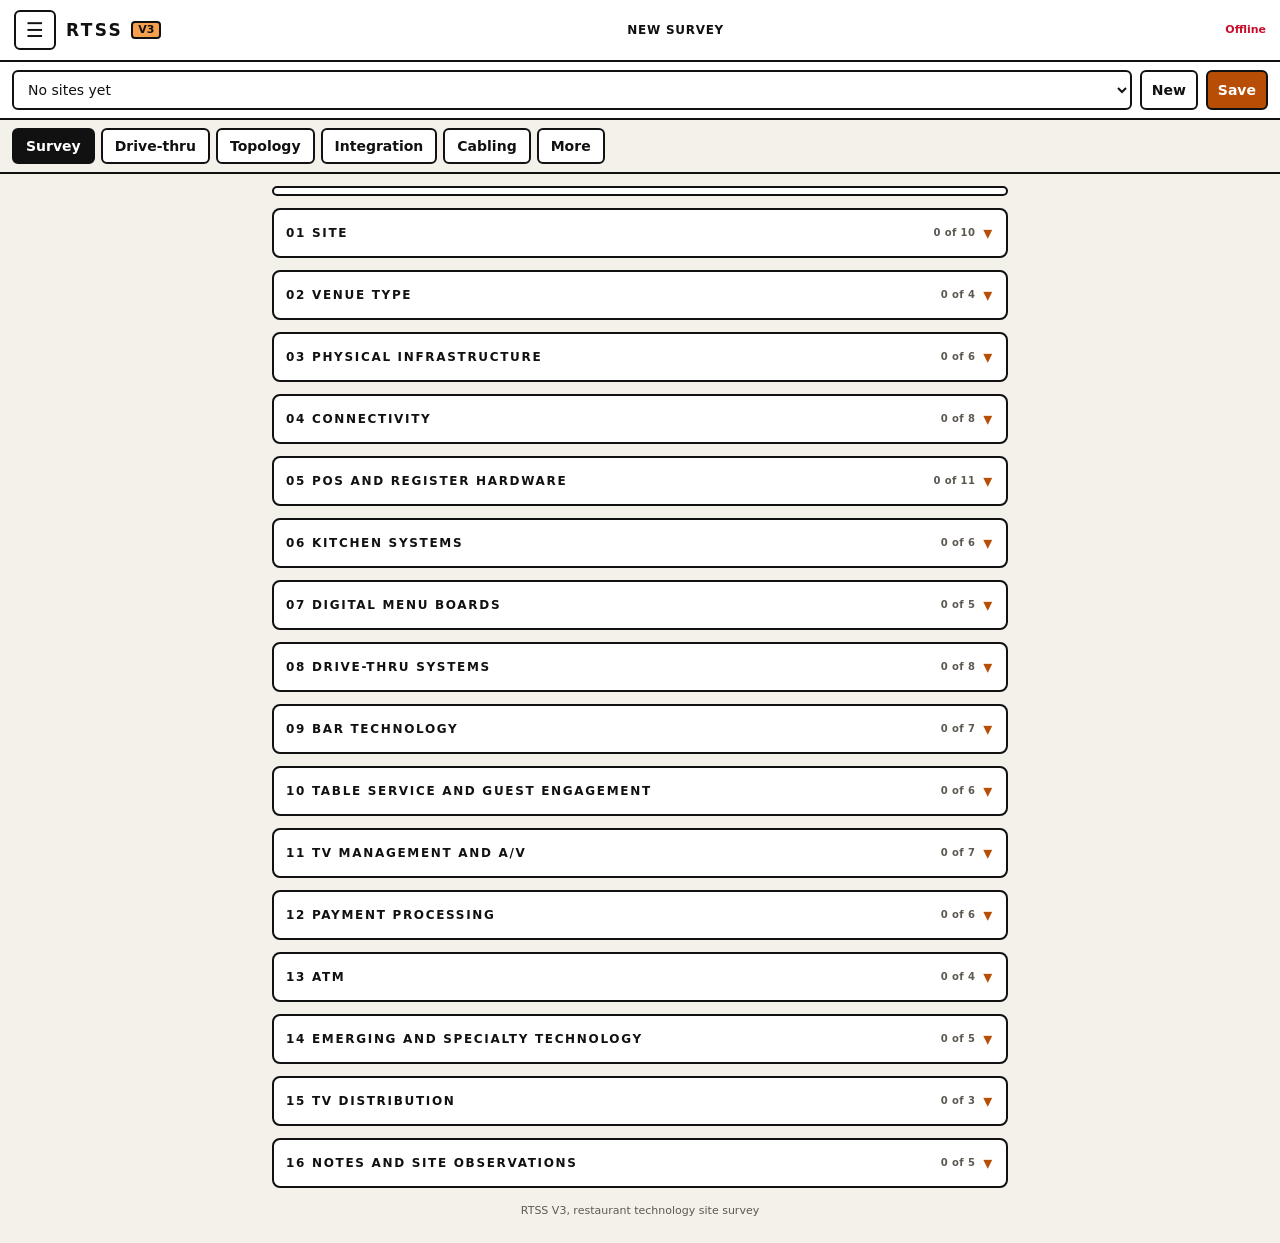
==== commit f1d8cdd7: "Apps menu, site links, site location and visit log Menu links RTSS, RDSS and Field Twin on the same " ====
--- a/index.html
+++ b/index.html
@@ -16,6 +16,7 @@
 </head>
 <body>
 <header>
+  <button type="button" id="menuBtn" class="menu-btn" aria-label="Apps menu">&#9776;</button>
   <div class="brand"><h1>RTSS</h1><span class="badge">V3</span></div>
   <div class="sub" id="siteTitle">New survey</div>
   <span id="status" role="status">Starting</span>
--- a/css/app.css
+++ b/css/app.css
@@ -152,3 +152,18 @@
 .mat { display: flex; gap: 10px; align-items: center; border: 2px solid var(--line); border-radius: 6px; padding: 6px 8px; font-size: 13px; font-weight: 700; }
 .mat b { font-size: 20px; min-width: 34px; text-align: center; color: var(--accent); }
 .pcard { display: flex; flex-direction: column; gap: 10px; }
+
+/* app menu */
+.menu-btn { width: 42px; min-height: 40px; padding: 0; font-size: 20px; flex: none; }
+#menuShade { position: fixed; inset: 0; background: rgba(17,17,17,0.35); z-index: 40; display: none; }
+#menuShade.open { display: block; }
+#drawer { position: fixed; top: 0; bottom: 0; left: 0; width: min(300px, 84vw); background: var(--panel); border-right: 2px solid var(--line);
+  z-index: 41; transform: translateX(-102%); transition: transform 0.2s; padding: 14px; display: flex; flex-direction: column; gap: 10px; overflow-y: auto; }
+#drawer.open { transform: none; }
+.drawer-head { font-size: 12px; font-weight: 800; letter-spacing: 0.14em; text-transform: uppercase; border-bottom: 2px solid var(--line); padding-bottom: 8px; }
+.app-link { display: flex; flex-direction: column; gap: 2px; border: 2px solid var(--line); border-radius: 6px; padding: 10px; color: var(--ink); text-decoration: none; }
+.app-link b { font-size: 15px; }
+.app-link small { font-size: 12px; color: var(--muted); }
+.app-link.here { background: var(--accent-soft); }
+a.app-link:active { background: var(--soft); }
+.locate { grid-column: 1 / -1; }
